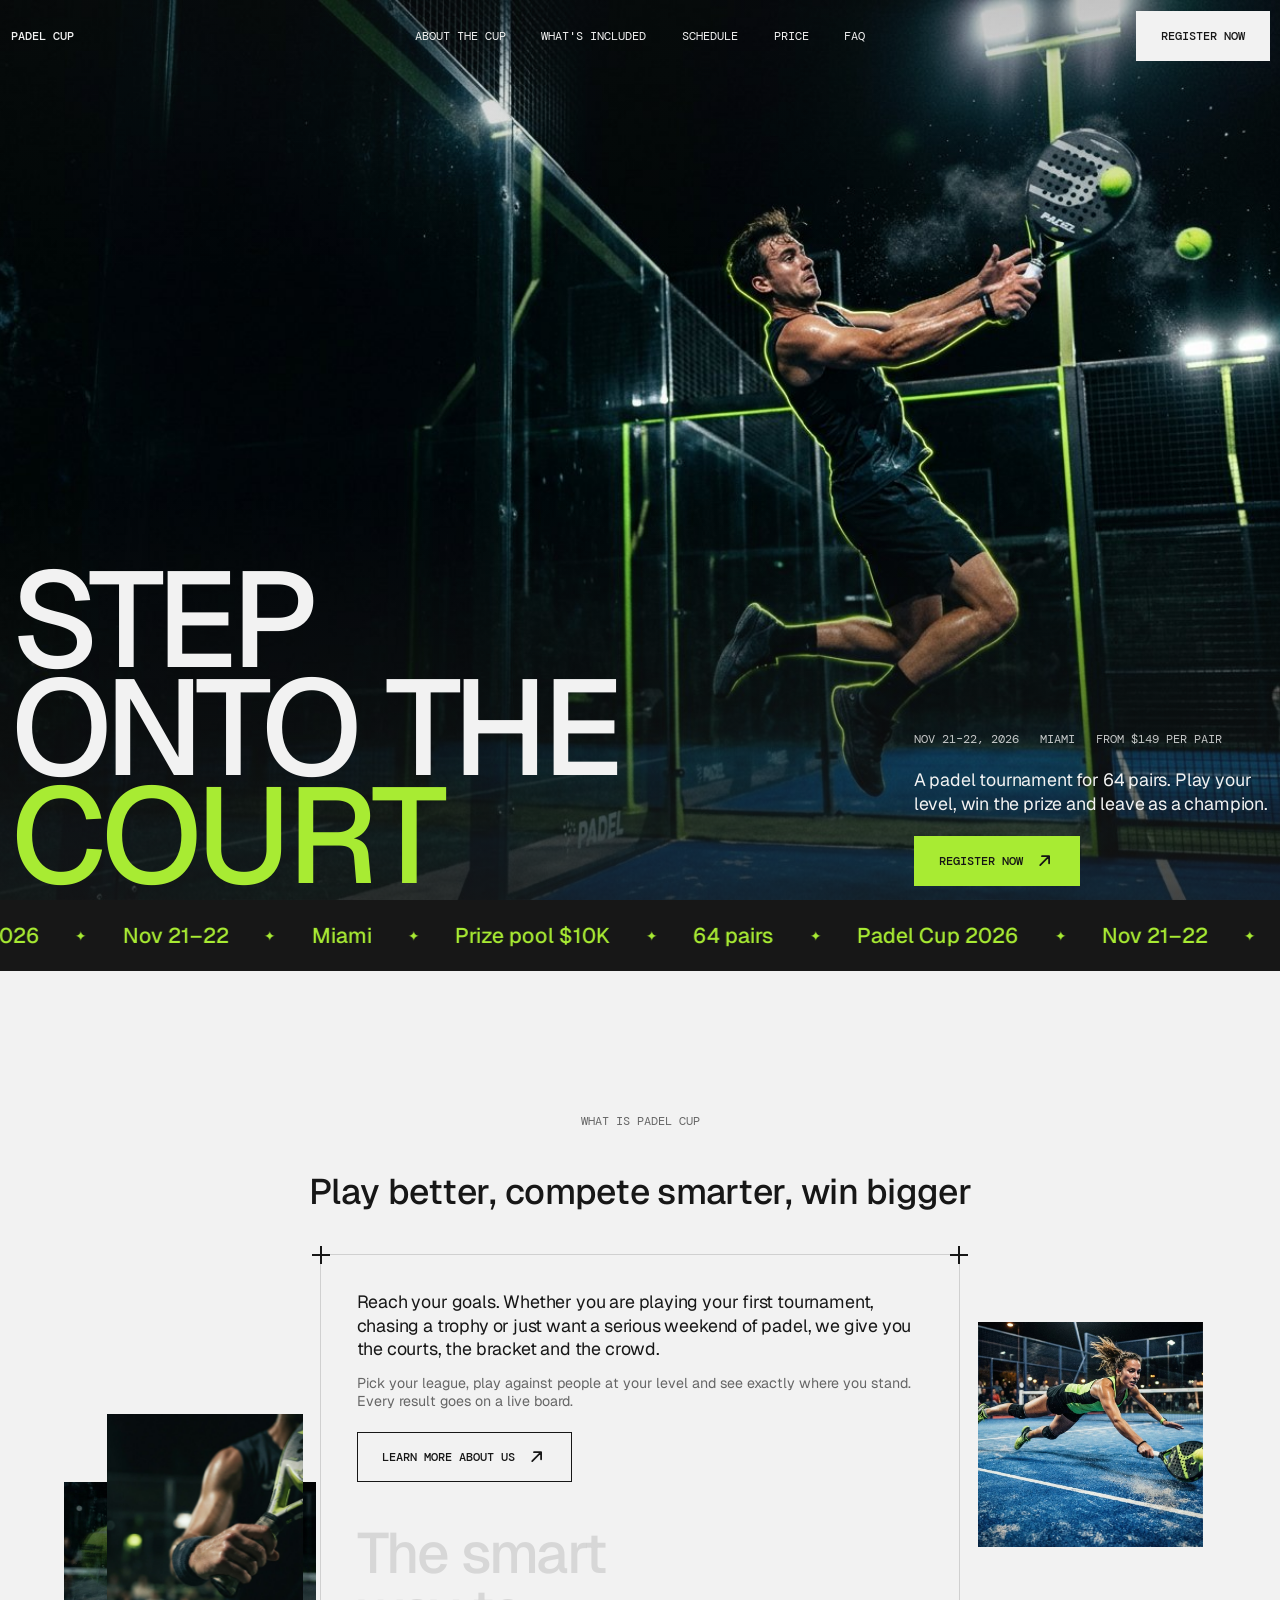
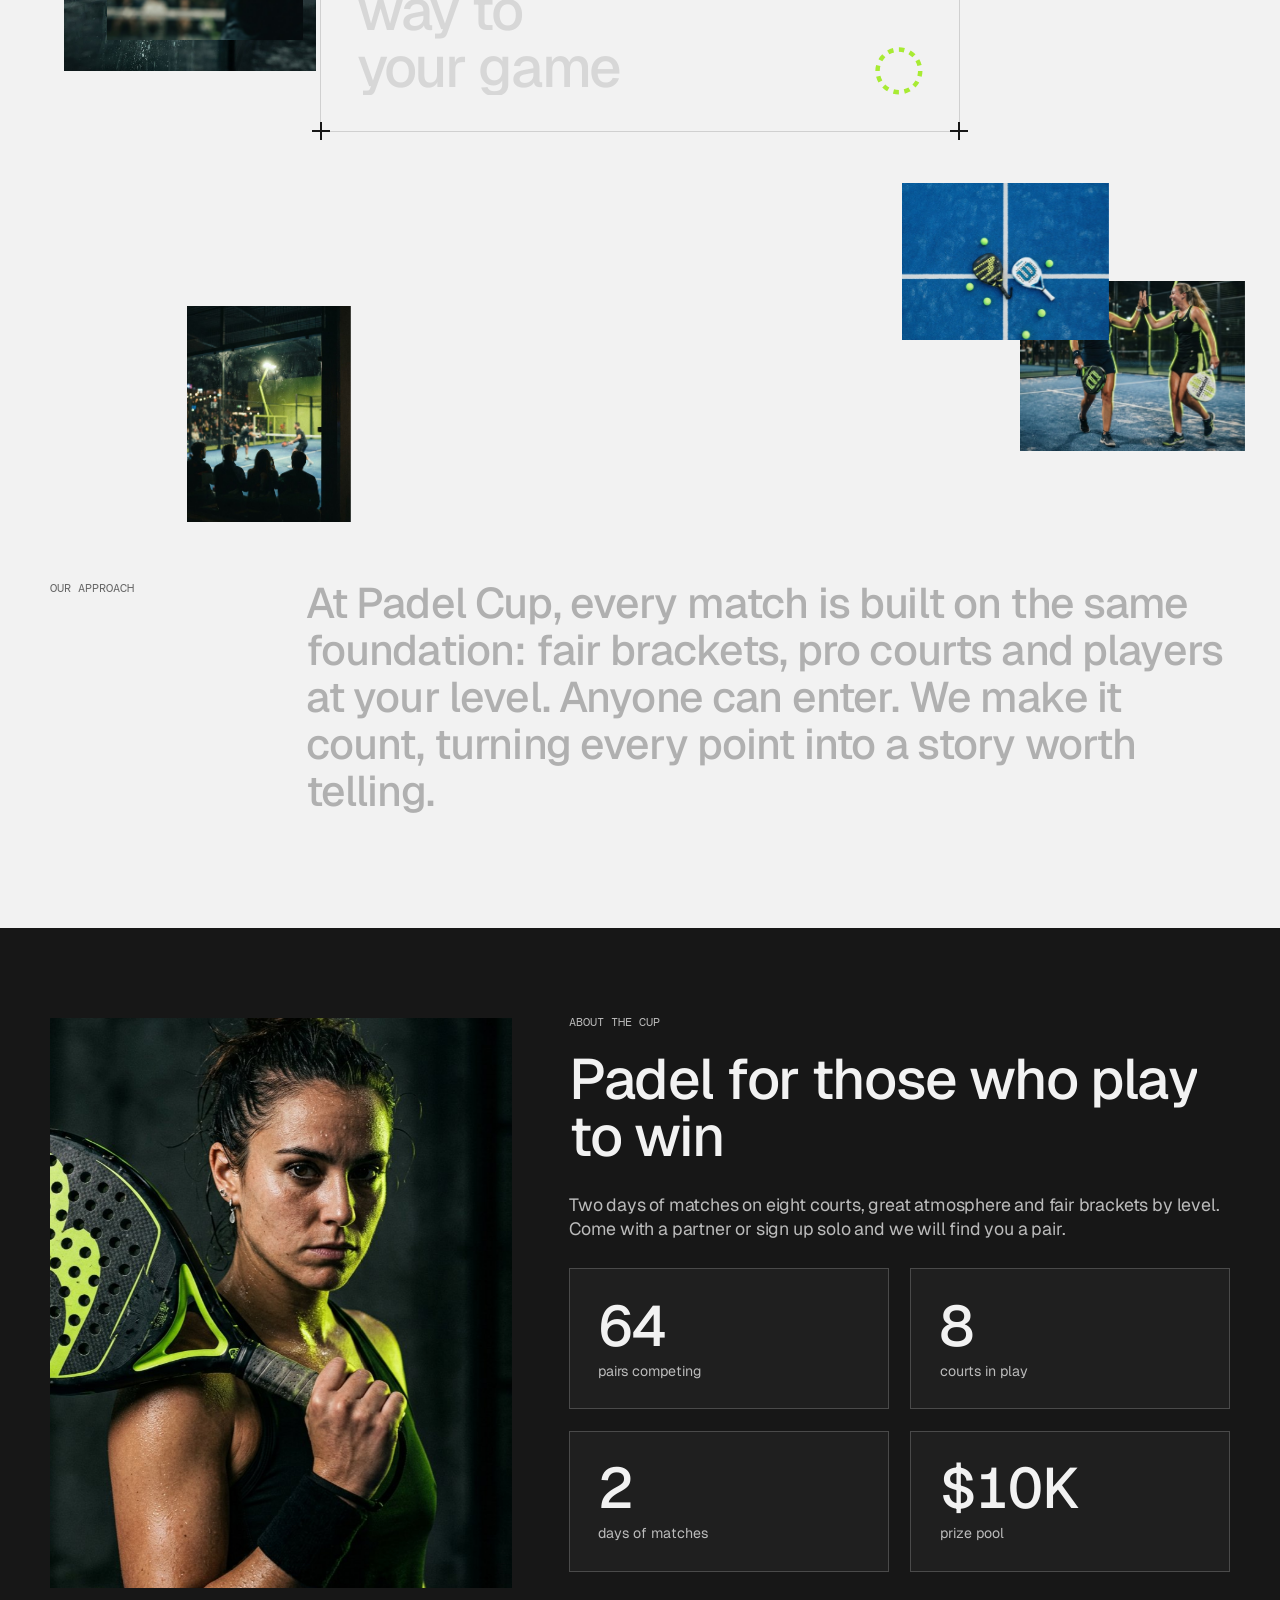
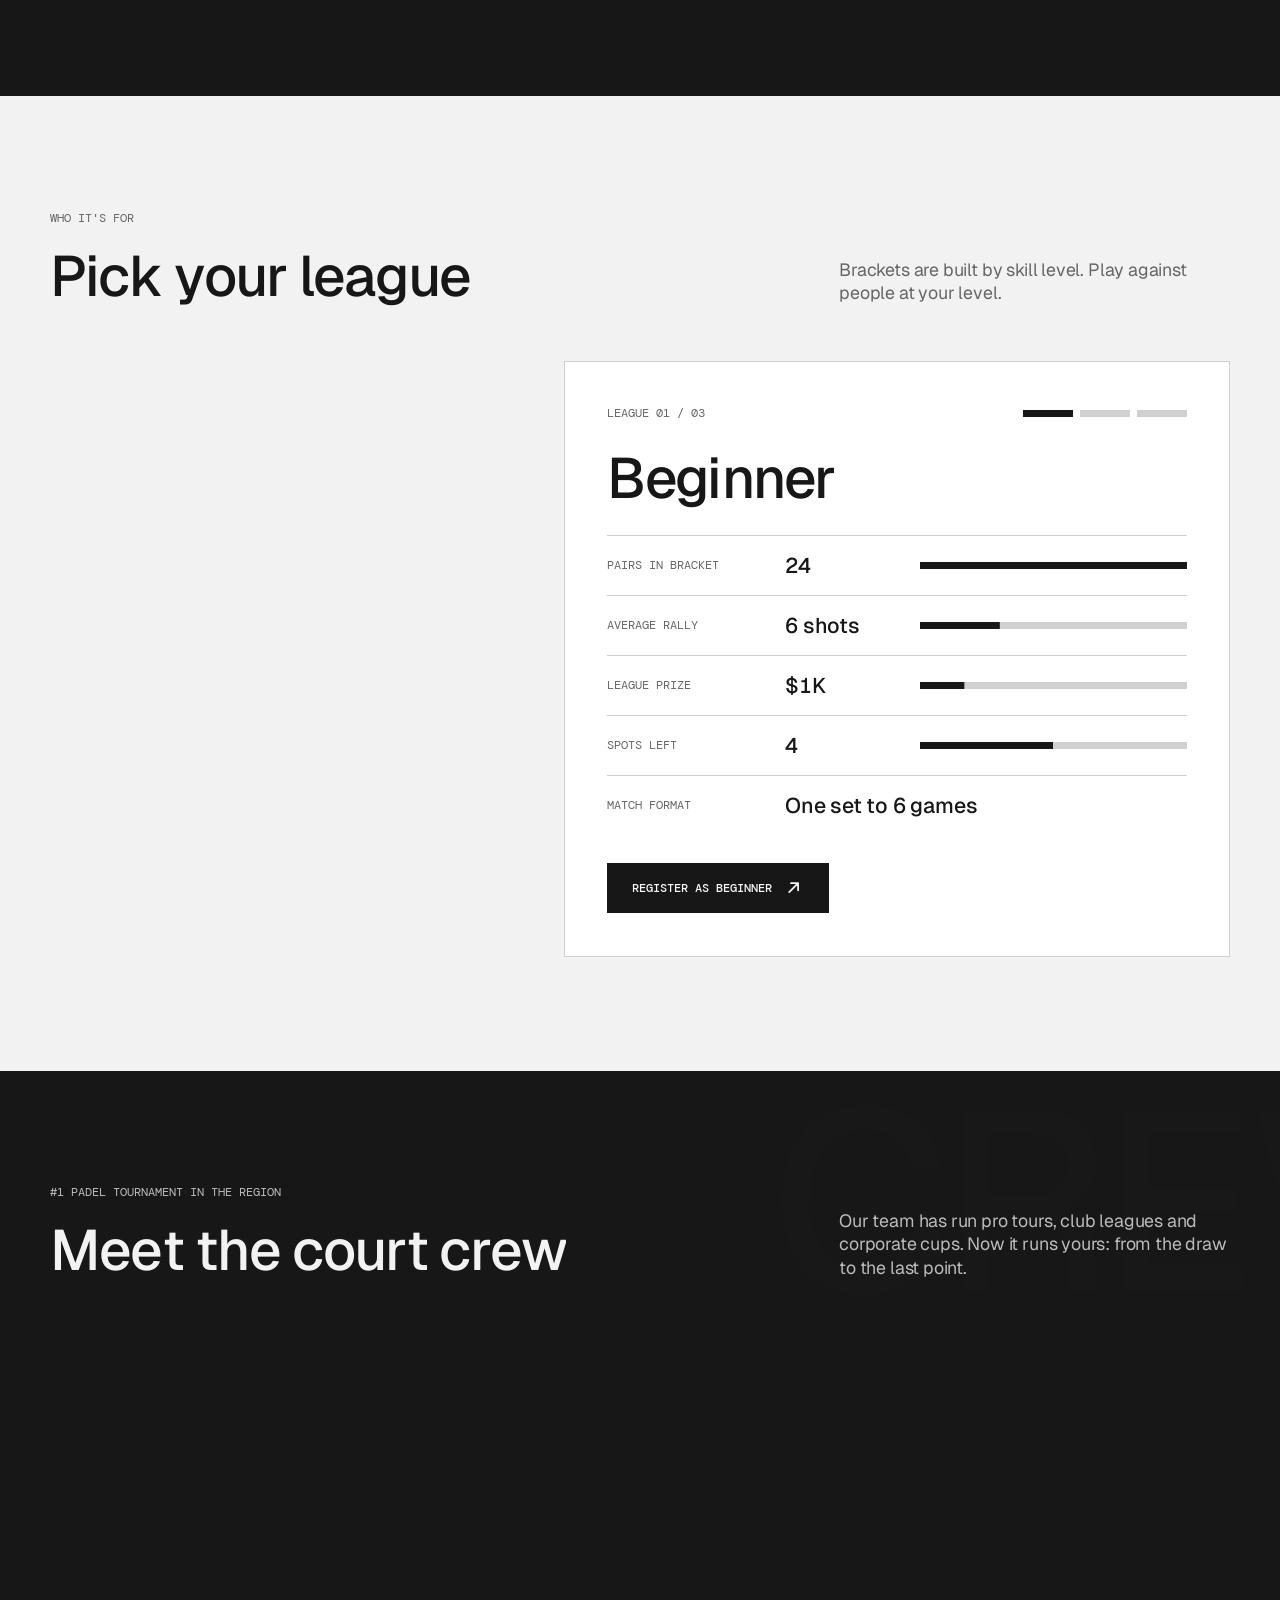
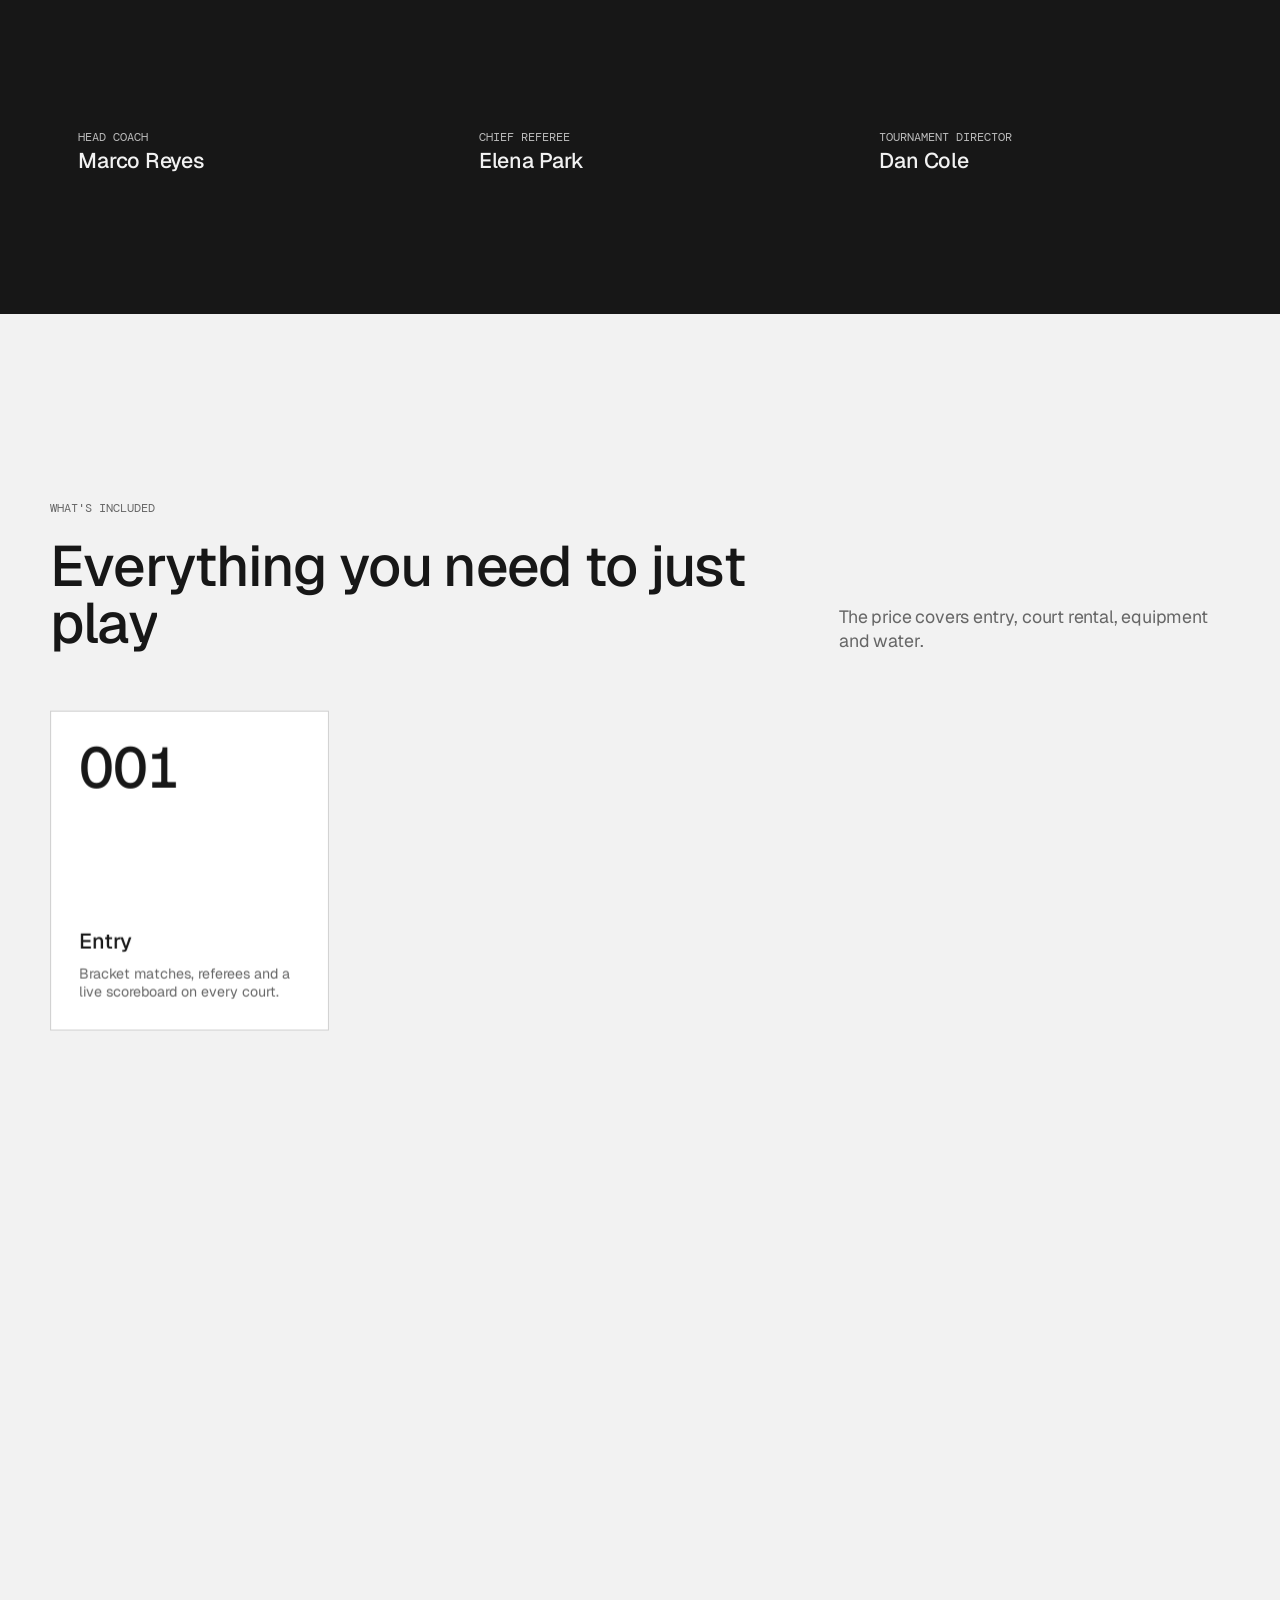
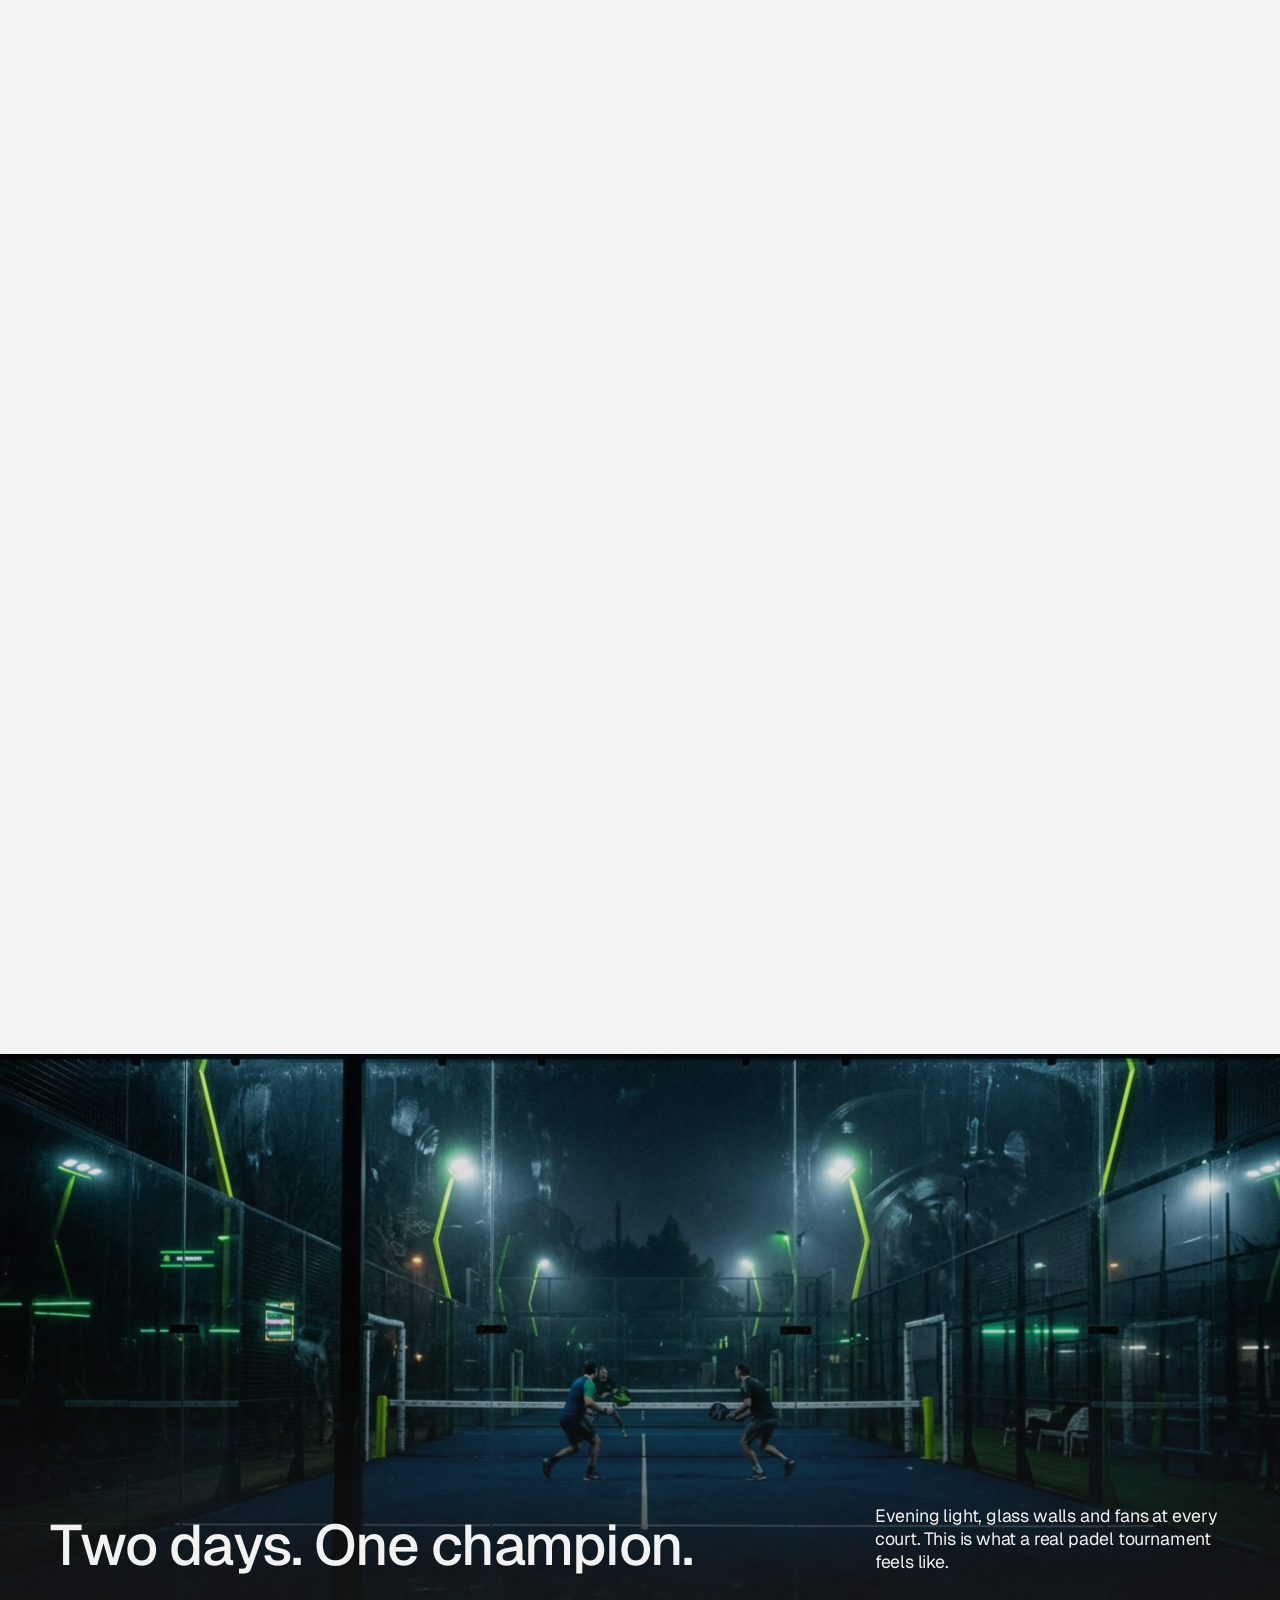
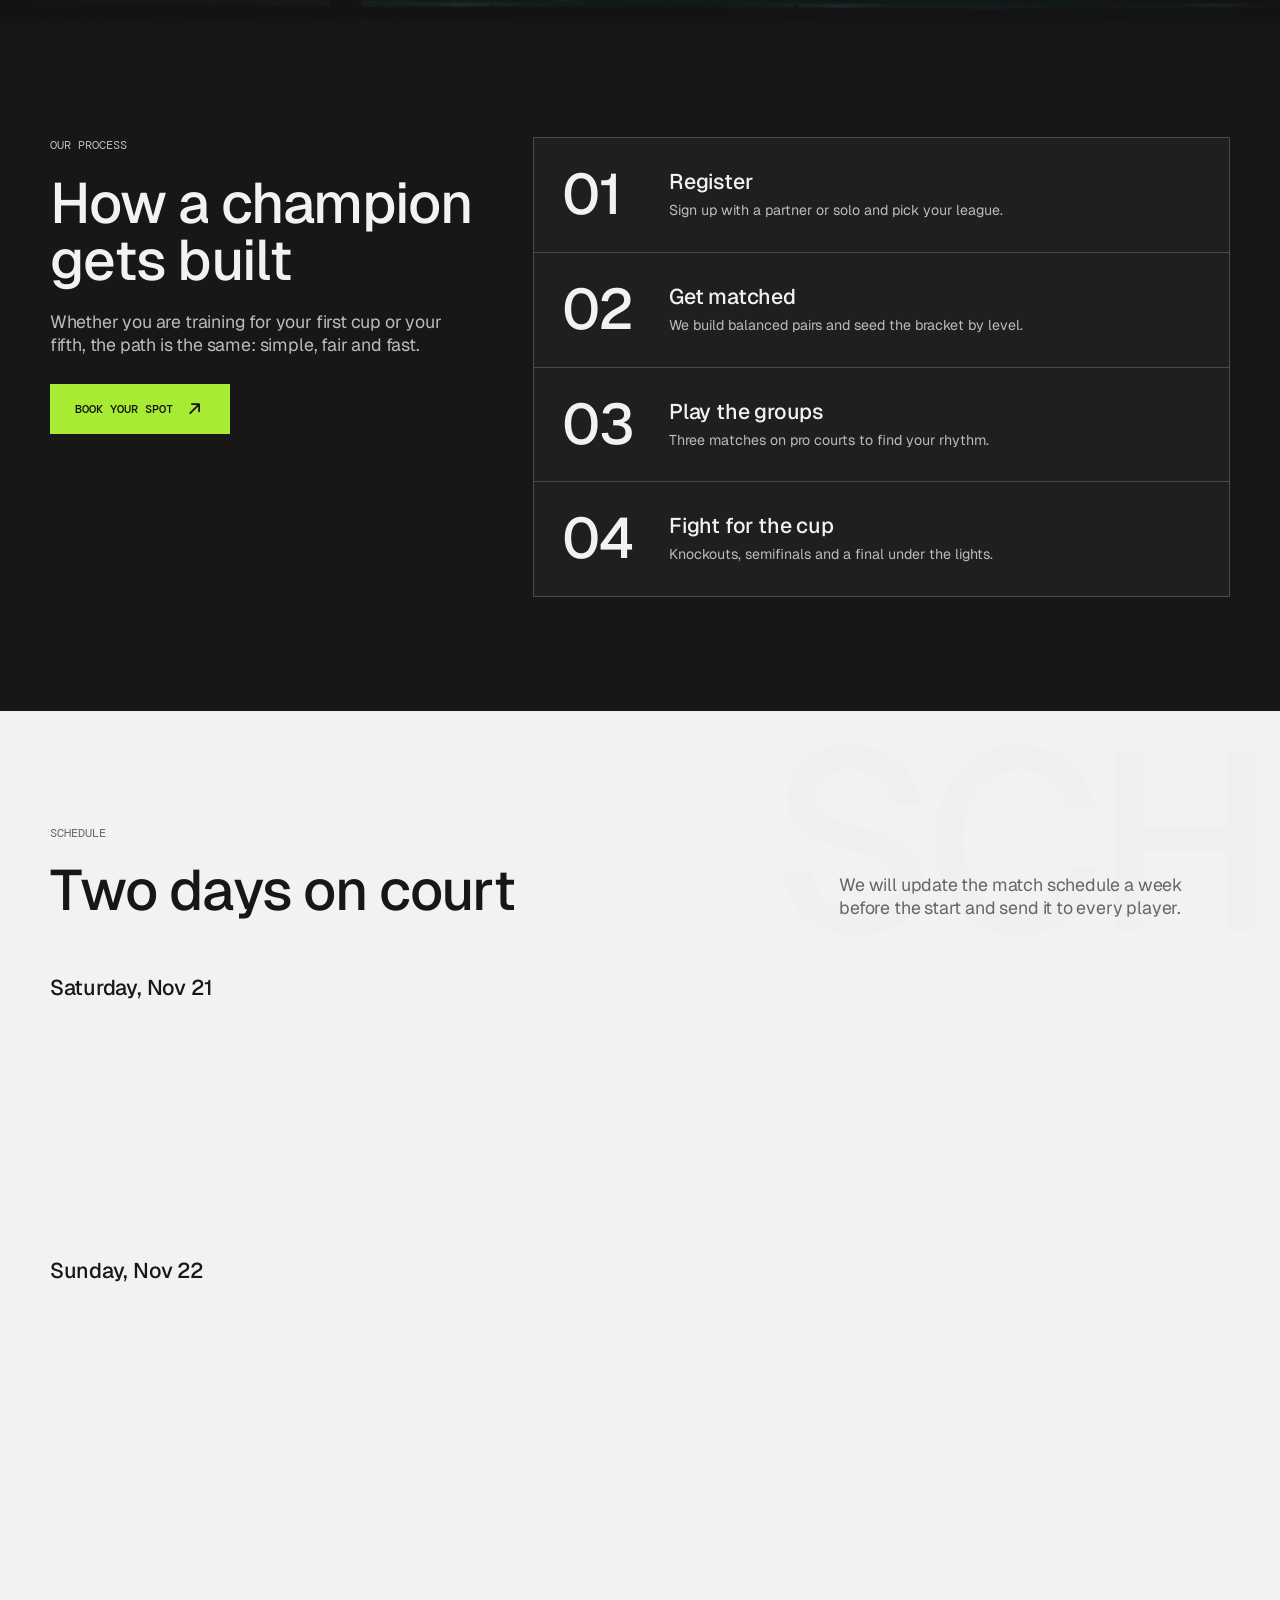
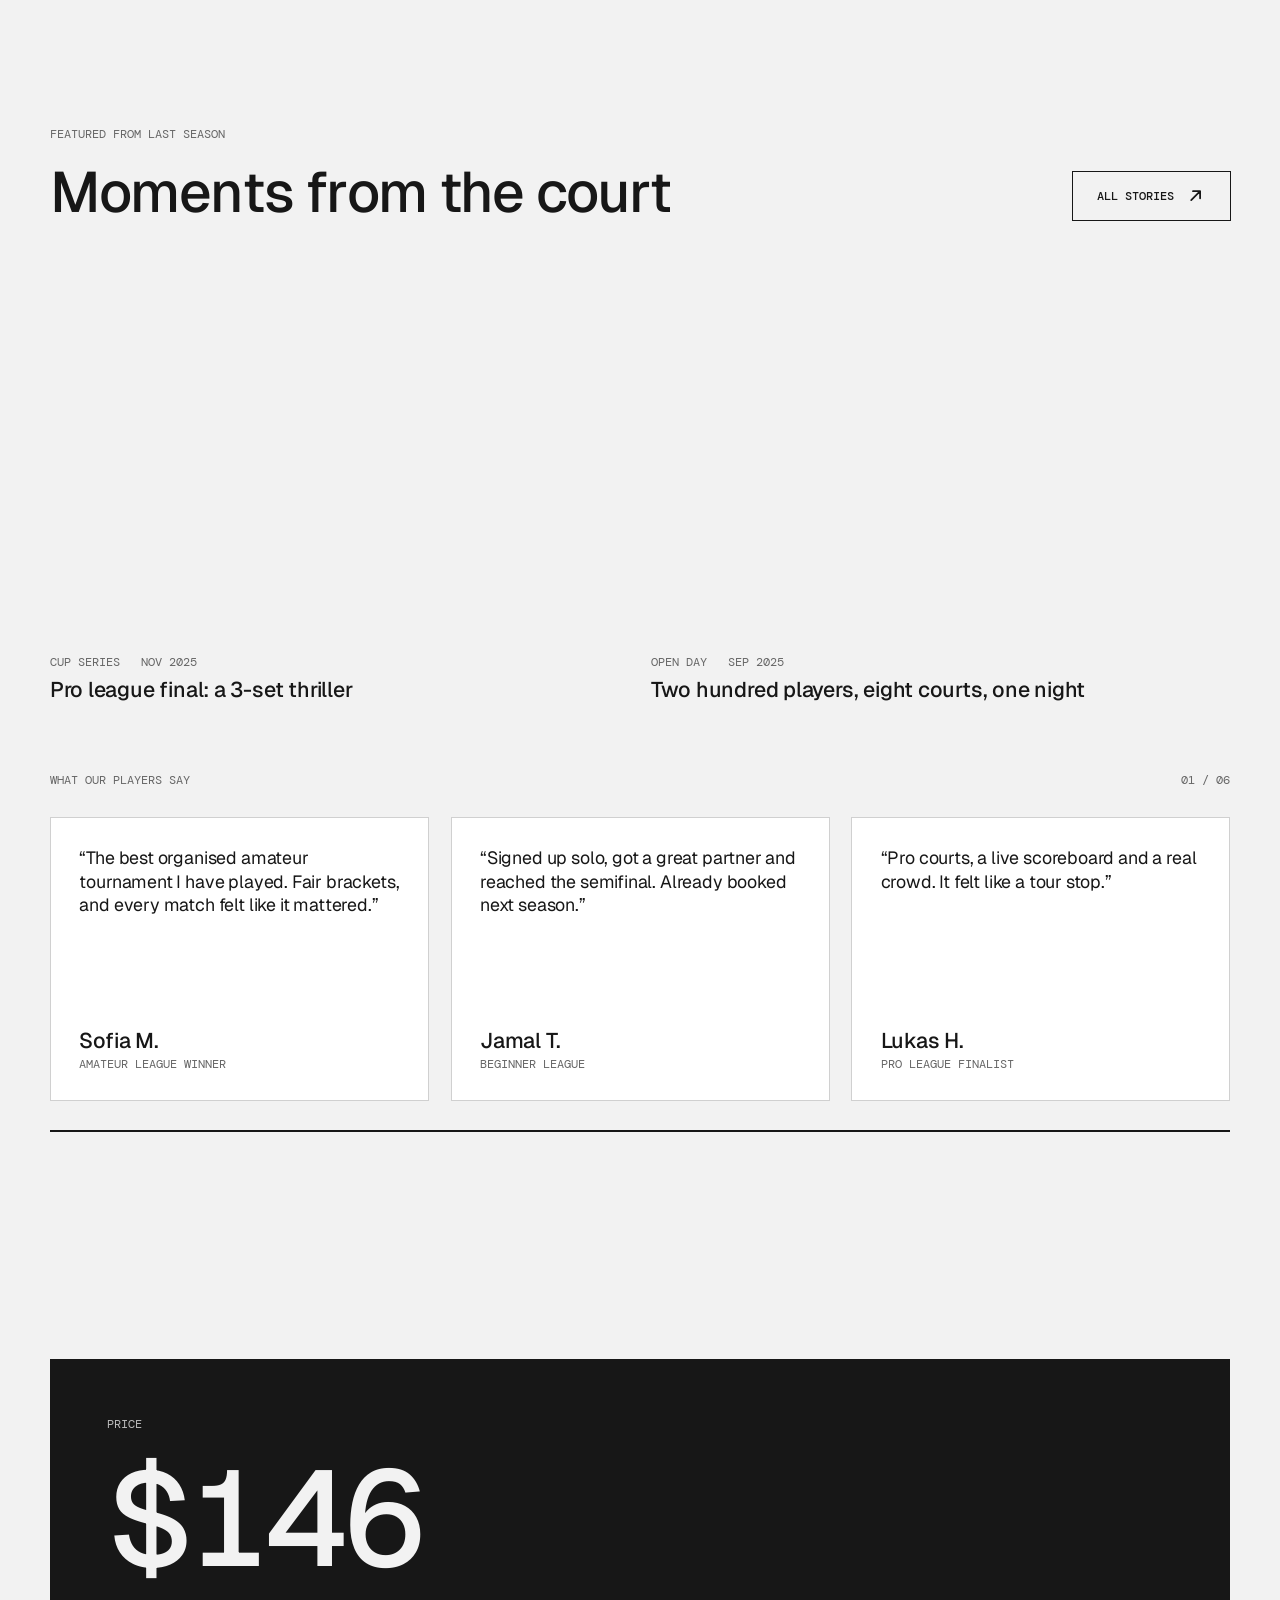
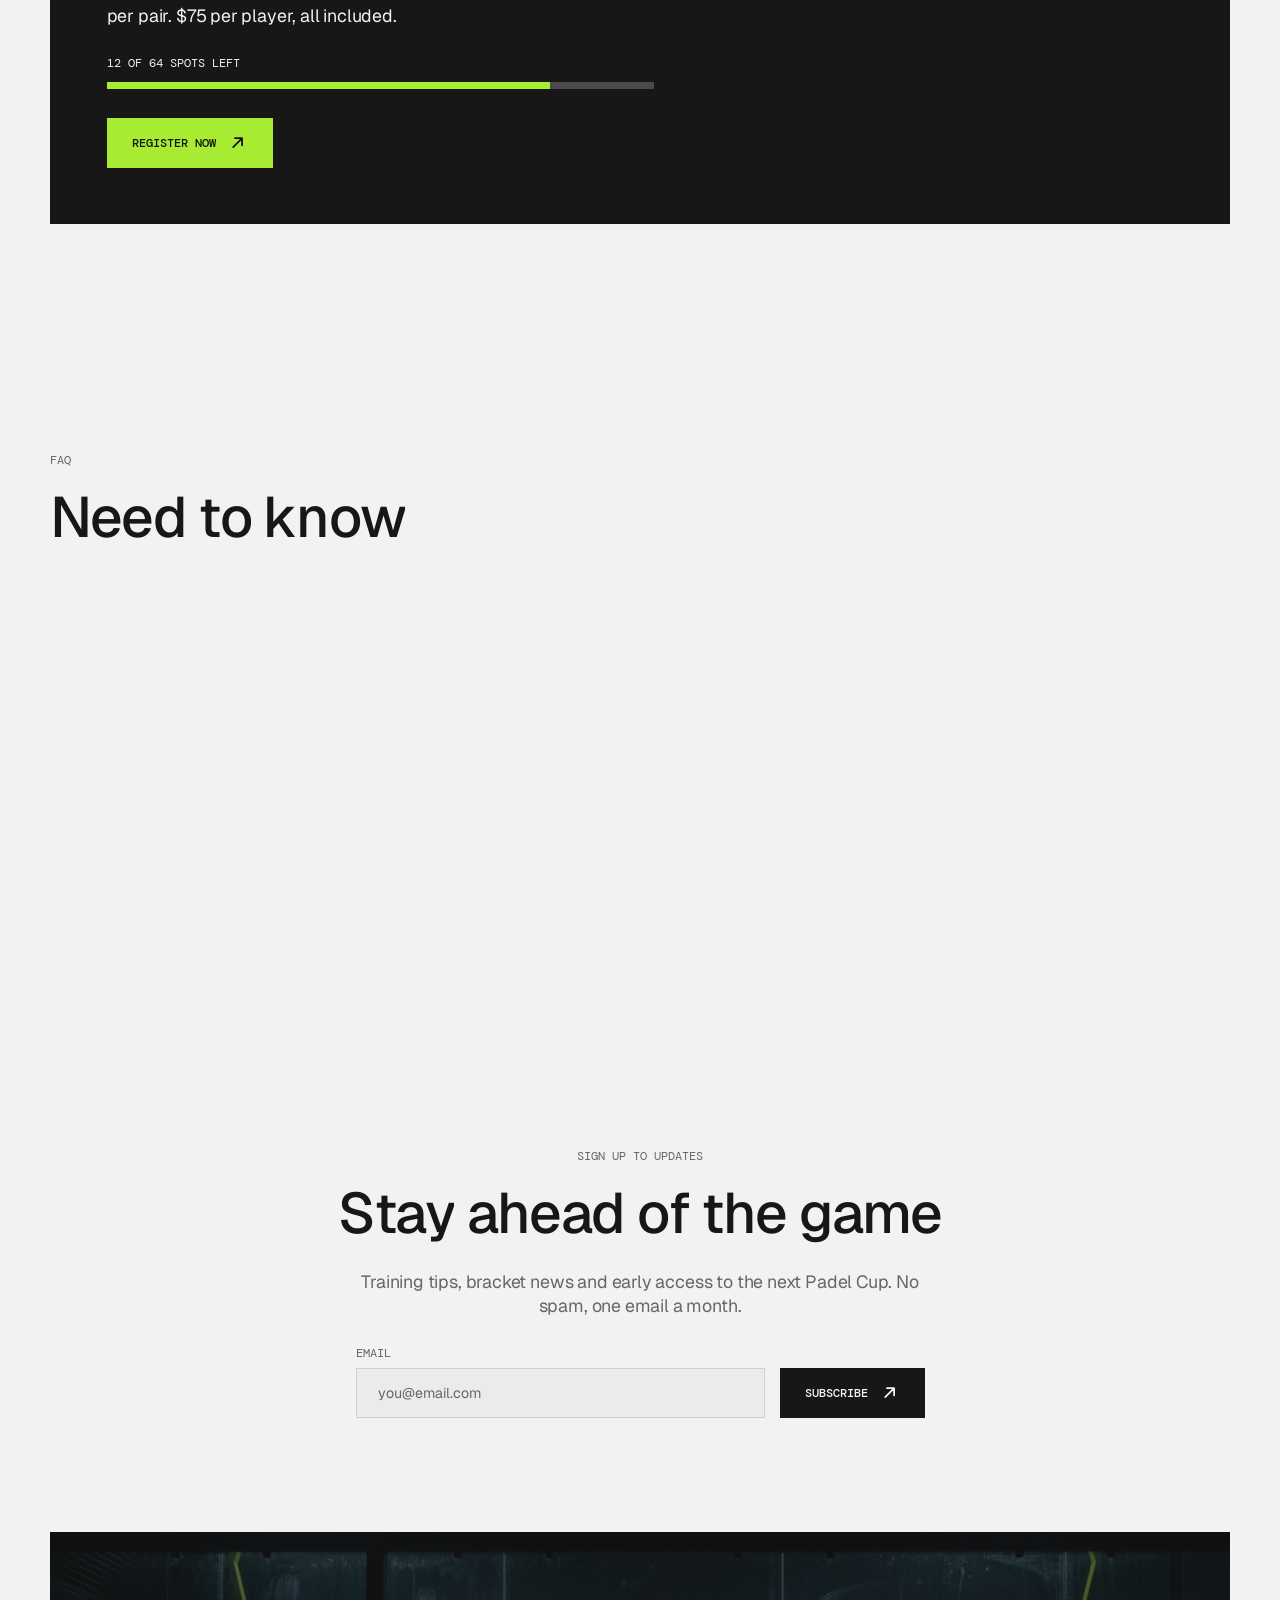
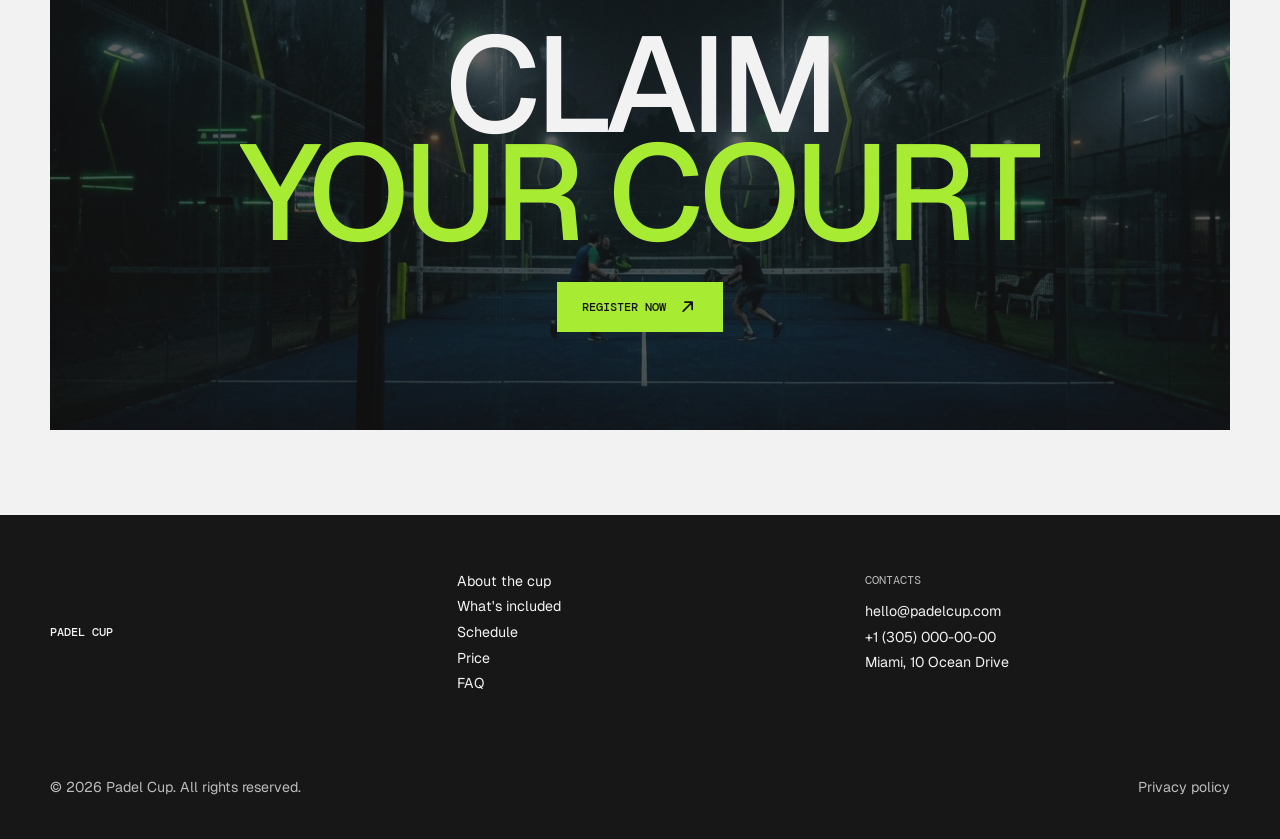
==== index.html @ ef38d8ce "Premium rally trail: dotted line with lime comet tail, two-tone rings with ripple, larger translucen" ====
<!doctype html>
<html lang="en">
<head>
<meta charset="utf-8">
<meta name="viewport" content="width=device-width, initial-scale=1">
<title>Padel Cup — Step onto the court</title>
<meta name="description" content="Padel Cup: a two-day padel tournament for 64 pairs. Nov 21–22, 2026, Miami.">
<link rel="preconnect" href="https://fonts.googleapis.com">
<link rel="preconnect" href="https://fonts.gstatic.com" crossorigin>
<link href="https://fonts.googleapis.com/css2?family=DM+Mono:wght@400;500&family=Geist:wght@400;500;600&display=swap" rel="stylesheet">
<link rel="stylesheet" href="styles.css?v=13">
</head>
<body class="is-loading">

<!-- Preloader -->
<div class="preloader dark" id="preloader" aria-hidden="true">
  <div class="pre-count"><span id="preNum">000</span><i>%</i></div>
  <div class="pre-ball"></div>
  <div class="pre-label">Padel Cup 2026</div>
</div>

<!-- Header -->
<header class="header dark" id="header">
  <a class="logo" href="#top" data-scroll><span>Padel Cup</span></a>
  <nav class="nav">
    <a href="#about" data-scroll>About the cup</a>
    <a href="#included" data-scroll>What's included</a>
    <a href="#schedule" data-scroll>Schedule</a>
    <a href="#price" data-scroll>Price</a>
    <a href="#faq" data-scroll>FAQ</a>
  </nav>
  <button class="btn btn-white" data-open-popup><span>Register now</span></button>
</header>

<main id="top">

<!-- Rally background (ball trajectory) -->
<div class="rally" id="rally" aria-hidden="true"></div>

<!-- HERO -->
<section class="hero dark" id="hero">
  <div class="hero-bg"><img src="assets/img/hero.jpg" alt="Padel player in mid-air smash at night"></div>
  <div class="hero-shade"></div>
  <div class="hero-curtain"></div>
  <div class="hero-bottom">
    <div class="hero-row">
      <h1 class="display">
        <span class="ln"><span>Step</span></span>
        <span class="ln"><span>onto the</span></span>
        <span class="ln"><span class="lime">court</span></span>
      </h1>
      <div class="hero-aside" data-hero-fade>
        <p class="mono meta"><span>Nov 21–22, 2026</span><span>Miami</span><span>From $149 per pair</span></p>
        <p class="lead">A padel tournament for 64 pairs. Play your level, win the prize and leave as a champion.</p>
        <button class="btn btn-mag" data-open-popup><span>Register now</span><svg class="ar" viewBox="0 0 24 24"><path d="M7 17L17 7M9 7h8v8"/></svg></button>
      </div>
    </div>
  </div>
</section>

<!-- Lime strip -->
<div class="strip dark" aria-hidden="true">
  <div class="s-track" id="stripTrack">
    <div class="s-group"><span>Padel Cup 2026</span><i>✦</i><span>Nov 21–22</span><i>✦</i><span>Miami</span><i>✦</i><span>Prize pool $10K</span><i>✦</i><span>64 pairs</span><i>✦</i></div>
    <div class="s-group"><span>Padel Cup 2026</span><i>✦</i><span>Nov 21–22</span><i>✦</i><span>Miami</span><i>✦</i><span>Prize pool $10K</span><i>✦</i><span>64 pairs</span><i>✦</i></div>
  </div>
</div>

<!-- INTRO collage -->
<section class="intro" id="about">
  <figure class="win reveal c-photo" style="--l:5.00%;--t:30.37%;--w:19.65%;--r:283/212" data-speed="0.22"><img src="assets/img/c1.jpg" alt=""></figure>
  <figure class="win reveal c-photo" style="--l:8.33%;--t:61.30%;--w:15.28%;--r:220/254" data-speed="0.34"><img src="assets/img/c2.jpg" alt=""></figure>
  <figure class="win reveal c-photo" style="--l:76.39%;--t:12.96%;--w:17.57%;--r:253/253" data-speed="0.28"><img src="assets/img/c3.jpg" alt=""></figure>
  <figure class="win reveal c-photo" style="--l:79.65%;--t:51.85%;--w:17.57%;--r:253/190" data-speed="0.40"><img src="assets/img/c4.jpg" alt=""></figure>
  <figure class="win reveal c-photo" style="--l:14.58%;--t:87.04%;--w:12.78%;--r:184/242" data-speed="0.18"><img src="assets/img/c5.jpg" alt=""></figure>
  <figure class="win reveal c-photo" style="--l:70.49%;--t:83.43%;--w:16.18%;--r:233/175" data-speed="0.32"><img src="assets/img/c6.jpg" alt=""></figure>

  <p class="mono eyebrow center" data-reveal>What is Padel Cup</p>
  <h2 class="h2 center" data-split>Play better, compete smarter, win bigger</h2>
  <div class="frame" data-reveal>
    <i class="plus tl"></i><i class="plus tr"></i><i class="plus bl"></i><i class="plus br"></i>
    <p class="lead-l">Reach your goals. Whether you are playing your first tournament, chasing a trophy or just want a serious weekend of padel, we give you the courts, the bracket and the crowd.</p>
    <p class="body-m muted">Pick your league, play against people at your level and see exactly where you stand. Every result goes on a live board.</p>
    <a class="btn btn-ghost" href="#included" data-scroll><span>Learn more about us</span><svg class="ar" viewBox="0 0 24 24"><path d="M7 17L17 7M9 7h8v8"/></svg></a>
    <div class="giant" aria-hidden="true"><span>The smart</span><span>way to</span><span>your game</span></div>
    <svg class="ring" id="ring" viewBox="0 0 56 56"><circle cx="28" cy="28" r="24" pathLength="24"/></svg>
  </div>
</section>

<!-- Statement -->
<section class="statement">
  <p class="mono eyebrow">Our approach</p>
  <p class="state-text scrub" id="scrub">At Padel Cup, every match is built on the same foundation: fair brackets, pro courts and players at your level. Anyone can enter. We make it count, turning every point into a story worth telling.</p>
</section>

<!-- About -->
<section class="about dark">
  <figure class="win reveal portrait" data-speed="0.05"><img src="assets/img/portrait.jpg" alt="Padel player with racket on shoulder"></figure>
  <div class="about-c">
    <p class="mono eyebrow" data-reveal>About the cup</p>
    <h2 class="h1" data-split>Padel for those who play to win</h2>
    <p class="lead-l muted" data-reveal>Two days of matches on eight courts, great atmosphere and fair brackets by level. Come with a partner or sign up solo and we will find you a pair.</p>
    <div class="stats">
      <div class="stat" data-scrub="card" style="--i:0"><b data-count="64">64</b><span>pairs competing</span></div>
      <div class="stat" data-scrub="card" style="--i:1"><b data-count="8">8</b><span>courts in play</span></div>
      <div class="stat" data-scrub="card" style="--i:2"><b data-count="2">2</b><span>days of matches</span></div>
      <div class="stat" data-scrub="card" style="--i:3"><b data-count="10" data-prefix="$" data-suffix="K">$10K</b><span>prize pool</span></div>
    </div>
  </div>
</section>

<!-- Levels -->
<section class="sec" id="levels">
  <div class="sec-head">
    <div><p class="mono eyebrow" data-reveal>Who it's for</p><h2 class="h1" data-split>Pick your league</h2></div>
    <p class="lead-l muted narrow" data-reveal>Brackets are built by skill level. Play against people at your level.</p>
  </div>
  <div class="league" id="league">
    <div class="lg-tabs" role="tablist" aria-label="Leagues">
      <button class="lg-tab on" role="tab" aria-selected="true" data-i="0" data-scrub="row" style="--i:0"><span class="mono">01</span><b class="h2">Beginner</b><span class="body-m">New to the racket and want to feel real matches against equals.</span></button>
      <button class="lg-tab" role="tab" aria-selected="false" data-i="1" data-scrub="row" style="--i:1"><span class="mono">02</span><b class="h2">Amateur</b><span class="body-m">You play regularly, understand tactics and hold the rally.</span></button>
      <button class="lg-tab" role="tab" aria-selected="false" data-i="2" data-scrub="row" style="--i:2"><span class="mono">03</span><b class="h2">Pro</b><span class="body-m">Confident shots, glass play and tournament experience. Ready to fight for the trophy.</span></button>
    </div>
    <div class="lg-panel" role="tabpanel" data-scrub="card">
      <div class="lg-top"><span class="mono" id="lgNum">League 01 / 03</span><div class="lg-lv" id="lgLv"><i></i><i></i><i></i></div></div>
      <h3 class="h1" id="lgTitle">Beginner</h3>
      <dl class="lg-rows">
        <div class="lg-row"><dt class="mono">Pairs in bracket</dt><dd id="lgPairs">24</dd><i class="lg-bar"><u id="lgPairsB"></u></i></div>
        <div class="lg-row"><dt class="mono">Average rally</dt><dd id="lgRally">6 shots</dd><i class="lg-bar"><u id="lgRallyB"></u></i></div>
        <div class="lg-row"><dt class="mono">League prize</dt><dd id="lgPrize">$1K</dd><i class="lg-bar"><u id="lgPrizeB"></u></i></div>
        <div class="lg-row"><dt class="mono">Spots left</dt><dd id="lgSpots">4</dd><i class="lg-bar"><u id="lgSpotsB"></u></i></div>
        <div class="lg-row"><dt class="mono">Match format</dt><dd id="lgFormat" class="lg-text">One set to 6 games</dd></div>
      </dl>
      <button class="btn btn-mag" id="lgCta" data-open-popup data-level="Beginner"><span id="lgCtaT">Register as Beginner</span><svg class="ar" viewBox="0 0 24 24"><path d="M7 17L17 7M9 7h8v8"/></svg></button>
    </div>
  </div>
</section>

<!-- Crew -->
<section class="sec dark" id="crew">
  <div class="ghost" data-ghost>Crew</div>
  <div class="sec-head">
    <div><p class="mono eyebrow" data-reveal>#1 padel tournament in the region</p><h2 class="h1" data-split>Meet the court crew</h2></div>
    <p class="lead-l muted narrow" data-reveal>Our team has run pro tours, club leagues and corporate cups. Now it runs yours: from the draw to the last point.</p>
  </div>
  <div class="cards3 crew">
    <article class="crew-card dark" data-scrub="media" style="--i:0"><div class="win" data-speed="0.03"><img src="assets/img/crew1.jpg" alt="Marco Reyes"></div><div class="crew-txt"><span class="mono">Head coach</span><h3 class="h3">Marco Reyes</h3></div></article>
    <article class="crew-card dark" data-scrub="media" style="--i:1"><div class="win" data-speed="0.03"><img src="assets/img/crew2.jpg" alt="Elena Park"></div><div class="crew-txt"><span class="mono">Chief referee</span><h3 class="h3">Elena Park</h3></div></article>
    <article class="crew-card dark" data-scrub="media" style="--i:2"><div class="win" data-speed="0.03"><img src="assets/img/crew3.jpg" alt="Dan Cole"></div><div class="crew-txt"><span class="mono">Tournament director</span><h3 class="h3">Dan Cole</h3></div></article>
  </div>
</section>

<!-- Included -->
<section class="sec" id="included">
  <div class="pin">
  <div class="sec-head">
    <div><p class="mono eyebrow" data-reveal>What's included</p><h2 class="h1 wide" data-split>Everything you need to just play</h2></div>
    <p class="lead-l muted narrow" data-reveal>The price covers entry, court rental, equipment and water.</p>
  </div>
  <div class="cards4">
    <article class="feat" data-step="card" style="--i:0"><b>001</b><div><h3 class="h3">Entry</h3><p class="body-m">Bracket matches, referees and a live scoreboard on every court.</p></div></article>
    <article class="feat" data-step="card" style="--i:1"><b>002</b><div><h3 class="h3">Court rental</h3><p class="body-m">Pro glass courts with evening lighting for both days.</p></div></article>
    <article class="feat" data-step="card" style="--i:2"><b>003</b><div><h3 class="h3">Equipment</h3><p class="body-m">Rackets and balls for anyone who arrives without their own.</p></div></article>
    <article class="feat" data-step="card" style="--i:3"><b>004</b><div><h3 class="h3">Water</h3><p class="body-m">Refill stations and bottled water at every court.</p></div></article>
  </div>
  </div>
</section>

<!-- Gallery band -->
<section class="band dark">
  <div class="band-bg"><img src="assets/img/band.jpg" alt="Padel courts at night"></div>
  <div class="band-shade"></div>
  <h2 class="h1" data-split>Two days. One champion.</h2>
  <p class="body-l" data-reveal>Evening light, glass walls and fans at every court. This is what a real padel tournament feels like.</p>
</section>

<!-- Process -->
<section class="sec process dark" id="process">
  <div class="proc-l">
    <p class="mono eyebrow" data-reveal>Our process</p>
    <h2 class="h1" data-split>How a champion gets built</h2>
    <p class="lead-l muted" data-reveal>Whether you are training for your first cup or your fifth, the path is the same: simple, fair and fast.</p>
    <button class="btn btn-mag" data-open-popup><span>Book your spot</span><svg class="ar" viewBox="0 0 24 24"><path d="M7 17L17 7M9 7h8v8"/></svg></button>
  </div>
  <div class="steps">
    <article class="step" data-step style="--i:0"><b>01</b><div><h3 class="h3">Register</h3><p class="body-m muted">Sign up with a partner or solo and pick your league.</p></div></article>
    <article class="step" data-step style="--i:1"><b>02</b><div><h3 class="h3">Get matched</h3><p class="body-m muted">We build balanced pairs and seed the bracket by level.</p></div></article>
    <article class="step" data-step style="--i:2"><b>03</b><div><h3 class="h3">Play the groups</h3><p class="body-m muted">Three matches on pro courts to find your rhythm.</p></div></article>
    <article class="step" data-step style="--i:3"><b>04</b><div><h3 class="h3">Fight for the cup</h3><p class="body-m muted">Knockouts, semifinals and a final under the lights.</p></div></article>
  </div>
</section>

<!-- Schedule -->
<section class="sec" id="schedule">
  <div class="ghost" data-ghost>Schedule</div>
  <div class="sec-head">
    <div><p class="mono eyebrow" data-reveal>Schedule</p><h2 class="h1" data-split>Two days on court</h2></div>
    <p class="lead-l muted narrow" data-reveal>We will update the match schedule a week before the start and send it to every player.</p>
  </div>
  <div class="days">
    <div class="day">
      <h3 class="h3" data-reveal>Saturday, Nov 21</h3>
      <div class="row" data-scrub="row"><b>10:00</b><span class="rt">Check-in and draw</span><span class="rd">Pick up your number, shirt and match schedule.</span></div>
      <div class="row" data-scrub="row"><b>11:00</b><span class="rt">Group stage</span><span class="rd">Three group matches to warm up and find your rhythm.</span></div>
      <div class="row" data-scrub="row"><b>17:00</b><span class="rt">Evening matches and masterclass</span><span class="rd">A coach shows how to play off the glass and at the net.</span></div>
    </div>
    <div class="day">
      <h3 class="h3" data-reveal>Sunday, Nov 22</h3>
      <div class="row" data-scrub="row"><b>11:00</b><span class="rt">Playoffs</span><span class="rd">Group winners move into the knockout bracket.</span></div>
      <div class="row" data-scrub="row"><b>15:00</b><span class="rt">Semifinals and finals</span><span class="rd">The fight for the cup in every league.</span></div>
      <div class="row" data-scrub="row"><b>19:00</b><span class="rt">Awards and after-party</span><span class="rd">Prizes, court photos and music into the night.</span></div>
    </div>
  </div>
</section>

<!-- Recap + quotes -->
<section class="sec" id="recap">
  <div class="sec-head">
    <div><p class="mono eyebrow" data-reveal>Featured from last season</p><h2 class="h1" data-split>Moments from the court</h2></div>
    <a class="btn btn-ghost" href="#recap" data-scroll><span>All stories</span><svg class="ar" viewBox="0 0 24 24"><path d="M7 17L17 7M9 7h8v8"/></svg></a>
  </div>
  <div class="cards2">
    <article class="recap" data-scrub="media" style="--i:0"><div class="win zoom" data-speed="0.02"><img src="assets/img/recap1.jpg" alt="Winners with a trophy"></div><p class="mono pair"><span>Cup Series</span><span>Nov 2025</span></p><h3 class="h3">Pro league final: a 3-set thriller</h3></article>
    <article class="recap" data-scrub="media" style="--i:1"><div class="win zoom" data-speed="0.02"><img src="assets/img/recap2.jpg" alt="Indoor padel arena"></div><p class="mono pair"><span>Open Day</span><span>Sep 2025</span></p><h3 class="h3">Two hundred players, eight courts, one night</h3></article>
  </div>
  <div class="car-head" data-reveal>
    <p class="mono eyebrow">What our players say</p>
    <div class="car-ctrl">
      <span class="mono car-count" id="carCount" aria-live="polite">01 / 06</span>
    </div>
  </div>
  <div class="car" id="car" data-cursor="Drag" tabindex="0" data-reveal role="region" aria-roledescription="carousel" aria-label="Player reviews">
    <div class="car-track" id="carTrack">
      <blockquote class="quote" aria-roledescription="slide"><p class="body-l">“The best organised amateur tournament I have played. Fair brackets, and every match felt like it mattered.”</p><footer><b class="h3">Sofia M.</b><span class="mono">Amateur league winner</span></footer></blockquote>
      <blockquote class="quote" aria-roledescription="slide"><p class="body-l">“Signed up solo, got a great partner and reached the semifinal. Already booked next season.”</p><footer><b class="h3">Jamal T.</b><span class="mono">Beginner league</span></footer></blockquote>
      <blockquote class="quote" aria-roledescription="slide"><p class="body-l">“Pro courts, a live scoreboard and a real crowd. It felt like a tour stop.”</p><footer><b class="h3">Lukas H.</b><span class="mono">Pro league finalist</span></footer></blockquote>
      <blockquote class="quote" aria-roledescription="slide"><p class="body-l">“Level matching works: every game was close, and the referees were spot on.”</p><footer><b class="h3">Maria K.</b><span class="mono">Amateur league</span></footer></blockquote>
      <blockquote class="quote" aria-roledescription="slide"><p class="body-l">“Glass courts under the lights are unreal. We brought the whole team and we are back next year.”</p><footer><b class="h3">Tom R.</b><span class="mono">Corporate team</span></footer></blockquote>
      <blockquote class="quote" aria-roledescription="slide"><p class="body-l">“Smooth check-in, a live bracket on my phone and free water on every court. Zero stress.”</p><footer><b class="h3">Dana L.</b><span class="mono">Beginner league</span></footer></blockquote>
    </div>
  </div>
  <div class="car-bar" aria-hidden="true"><i id="carBar"></i></div>
</section>

<!-- Pricing -->
<section class="sec" id="price">
  <div class="price-card dark" data-scrub="card">
    <div class="price-l">
      <p class="mono eyebrow">Price</p>
      <div class="price-n" data-count="149" data-prefix="$">$149</div>
      <p class="lead-l">per pair. $75 per player, all included.</p>
      <div class="spots"><p class="mono">12 of 64 spots left</p><div class="track"><i id="spotsFill"></i></div></div>
      <button class="btn btn-mag" data-open-popup><span>Register now</span><svg class="ar" viewBox="0 0 24 24"><path d="M7 17L17 7M9 7h8v8"/></svg></button>
    </div>
    <ul class="price-r">
      <li data-scrub="row"><i class="chk"></i>Tournament entry</li>
      <li data-scrub="row"><i class="chk"></i>Court rental for two days</li>
      <li data-scrub="row"><i class="chk"></i>Equipment: rackets and balls</li>
      <li data-scrub="row"><i class="chk"></i>Drinking water</li>
    </ul>
  </div>
</section>

<!-- FAQ -->
<section class="sec faq-sec" id="faq">
  <div class="faq-l"><p class="mono eyebrow" data-reveal>FAQ</p><h2 class="h1" data-split>Need to know</h2></div>
  <div class="faq" id="faq-list">
    <div class="qa open" data-scrub="row"><button class="q" aria-expanded="true"><span class="h3">Do I need a partner?</span><i class="pm"></i></button><div class="a"><p class="body-m muted">No, we will match you with a partner of your level. Sign up solo and the organizers will build a balanced pair before the start.</p></div></div>
    <div class="qa" data-scrub="row" style="--i:1"><button class="q" aria-expanded="false"><span class="h3">What should I bring?</span><i class="pm"></i></button><div class="a"><p class="body-m muted">Just sportswear and court shoes. We provide rackets and balls on site.</p></div></div>
    <div class="qa" data-scrub="row" style="--i:2"><button class="q" aria-expanded="false"><span class="h3">Can I get a refund?</span><i class="pm"></i></button><div class="a"><p class="body-m muted">Full refund up to seven days before the start. After that we move your entry to the next tournament.</p></div></div>
    <div class="qa" data-scrub="row" style="--i:3"><button class="q" aria-expanded="false"><span class="h3">I'm a beginner. Is it for me?</span><i class="pm"></i></button><div class="a"><p class="body-m muted">Yes, there is a separate beginner league: you only play people at your level.</p></div></div>
  </div>
</section>

<!-- Newsletter -->
<section class="sec news">
  <p class="mono eyebrow center" data-reveal>Sign up to updates</p>
  <h2 class="h1 center" data-split>Stay ahead of the game</h2>
  <p class="lead-l muted center narrow-c" data-reveal>Training tips, bracket news and early access to the next Padel Cup. No spam, one email a month.</p>
  <form class="news-form" id="newsForm" novalidate data-reveal>
    <label class="field"><span class="mono">Email</span><input type="email" name="email" placeholder="you@email.com" autocomplete="email"><em class="err mono"></em></label>
    <button class="btn" type="submit"><span>Subscribe</span><svg class="ar" viewBox="0 0 24 24"><path d="M7 17L17 7M9 7h8v8"/></svg></button>
  </form>
</section>

<!-- Final CTA -->
<section class="final-wrap">
  <div class="final dark">
    <div class="final-bg"><img src="assets/img/band.jpg" alt=""></div>
    <h2 class="display center" data-split-lines><span class="ln"><span>Claim</span></span><span class="ln"><span class="lime">your court</span></span></h2>
    <button class="btn btn-mag" data-open-popup><span>Register now</span><svg class="ar" viewBox="0 0 24 24"><path d="M7 17L17 7M9 7h8v8"/></svg></button>
  </div>
</section>

</main>

<footer class="footer dark">
  <div class="foot-top">
    <a class="logo" href="#top" data-scroll><span>Padel Cup</span></a>
    <ul class="foot-nav"><li><a href="#about" data-scroll>About the cup</a></li><li><a href="#included" data-scroll>What's included</a></li><li><a href="#schedule" data-scroll>Schedule</a></li><li><a href="#price" data-scroll>Price</a></li><li><a href="#faq" data-scroll>FAQ</a></li></ul>
    <div class="foot-c"><p class="mono">Contacts</p><p>hello@padelcup.com</p><p>+1 (305) 000-00-00</p><p>Miami, 10 Ocean Drive</p></div>
  </div>
  <div class="foot-bot"><p class="muted">© 2026 Padel Cup. All rights reserved.</p><a class="muted" href="#top">Privacy policy</a></div>
</footer>

<!-- POPUP -->
<div class="popup" id="popup" aria-hidden="true" role="dialog" aria-modal="true" aria-labelledby="pTitle">
  <div class="p-overlay" data-close></div>
  <div class="modal dark">
    <button class="p-close" data-close aria-label="Close"><svg viewBox="0 0 24 24"><path d="M6 6l12 12M18 6L6 18"/></svg></button>
    <form class="p-form" id="regForm" novalidate>
      <div class="p-head"><h2 class="h2" id="pTitle">Tournament registration</h2><p class="body-m muted">Leave your contacts and the organizer will confirm your entry within a day.</p></div>
      <label class="field"><span class="mono">Name</span><input name="name" type="text" placeholder="How should we call you" autocomplete="name"><em class="err mono"></em></label>
      <div class="field"><span class="mono">Skill level</span>
        <div class="levels" role="radiogroup" aria-label="Skill level">
          <button type="button" class="lv" role="radio" aria-checked="false" data-v="Beginner">Beginner</button>
          <button type="button" class="lv on" role="radio" aria-checked="true" data-v="Amateur">Amateur</button>
          <button type="button" class="lv" role="radio" aria-checked="false" data-v="Pro">Pro</button>
        </div>
      </div>
      <label class="field"><span class="mono">Contact</span><input name="contact" type="text" placeholder="Email or phone" autocomplete="email"><em class="err mono"></em></label>
      <button class="btn btn-full" type="submit"><span>Submit</span><svg class="ar" viewBox="0 0 24 24"><path d="M7 17L17 7M9 7h8v8"/></svg></button>
      <p class="body-m muted small">By clicking the button you agree to the privacy policy.</p>
    </form>
    <div class="p-ok" id="regOk" hidden>
      <div class="ok-badge"><svg viewBox="0 0 48 48"><path id="okPath" d="M10 25l9 9L38 14"/></svg></div>
      <h2 class="h2">You are in</h2>
      <p class="body-l muted">We will contact you within a day to confirm your entry. See you on the court.</p>
      <div class="chips"><span class="chip on">Nov 21–22, 2026</span><span class="chip">Miami</span></div>
      <button class="btn btn-ghost btn-full" data-close><span>Close</span></button>
    </div>
  </div>
</div>

<script src="assets/vendor/lenis.min.js"></script>
<script src="app.js?v=16"></script>
</body>
</html>
---- styles.css ----
/* Padel Cup — styles. Palette checked with APCA (see README). 1rem = 16px at 1440 */
:root{
  --ease:cubic-bezier(.16,1,.3,1);
  /* light */
  --bg:#F2F2F2; --fg:#171717; --mut:#666666; --bd:#D0D0D0; --sf:#FFFFFF; --sf2:#EBEBEB;
  --ac:#171717; --ac-h:#333333; --ac-p:#4D4D4D; --on-ac:#F5F5F5; --err:#C42B15;
  --lime:#A8EB33;
}
.dark{
  --bg:#171717; --fg:#F2F2F2; --mut:#BBBBBB; --bd:#4A4A4A; --sf:#1F1F1F; --sf2:#272727;
  --ac:#A8EB33; --ac-h:#B8F24D; --ac-p:#C6F576; --on-ac:#141414; --err:#FF9A8A;
}
*{box-sizing:border-box;margin:0;padding:0}
html{font-size:calc(100vw / 90);-webkit-text-size-adjust:100%}
@media (min-width:1900px){html{font-size:21px}}
@media (max-width:900px){html{font-size:15px}}
body{background:#F2F2F2;color:#171717;font:400 1rem/1.3 'Geist',system-ui,sans-serif;-webkit-font-smoothing:antialiased;overflow-x:hidden}
body.is-loading{overflow:hidden}
img{display:block;max-width:100%}
a{color:inherit;text-decoration:none}
button{font:inherit;color:inherit;background:none;border:0;cursor:pointer}
ul{list-style:none}
.muted{color:var(--mut)}
.center{text-align:center}
.lime{color:var(--lime)}

/* lenis */
html.lenis,html.lenis body{height:auto}
.lenis.lenis-smooth{scroll-behavior:auto!important}
.lenis.lenis-stopped{overflow:hidden}

/* type */
.mono{font:400 .875rem/1.3 'DM Mono',ui-monospace,monospace;text-transform:uppercase;letter-spacing:0}
.eyebrow{color:var(--mut)}
.display{font:500 9.5rem/.8 'Geist',sans-serif;letter-spacing:-.04em;text-transform:uppercase}
.h1{font:500 4rem/1 'Geist',sans-serif;letter-spacing:-.03em}
.h2{font:500 2.5rem/1.1 'Geist',sans-serif;letter-spacing:-.02em}
.h3{font:500 1.5rem/1.1 'Geist',sans-serif;letter-spacing:-.01em}
.lead-l,.body-l{font:400 1.25rem/1.3 'Geist',sans-serif;letter-spacing:-.01em}
.body-m{font:400 1rem/1.3 'Geist',sans-serif}
.small{font-size:.875rem}

/* buttons */
.btn{display:inline-flex;align-items:center;justify-content:center;gap:.75rem;height:3.5rem;padding:0 1.75rem;background:var(--ac);color:var(--on-ac);font:500 .875rem/1 'DM Mono',monospace;text-transform:uppercase;transition:background .4s var(--ease),color .4s var(--ease),border-color .4s var(--ease);will-change:transform;position:relative}
.btn:hover{background:var(--ac-h)}
.btn:active{background:var(--ac-p)}
.btn .ar{width:1.5rem;height:1.5rem;fill:none;stroke:currentColor;stroke-width:2;stroke-linecap:round;stroke-linejoin:round;transition:transform .5s var(--ease)}
.btn:hover .ar{transform:translate(.2rem,-.2rem)}
.btn-ghost{background:transparent;color:var(--fg);box-shadow:inset 0 0 0 1px var(--fg)}
.btn-ghost:hover{background:var(--fg);color:var(--bg)}
.btn-ghost:active{background:var(--fg);color:var(--bg);opacity:.85}
.btn-white{background:#F2F2F2;color:#171717;height:3.5rem}
.btn-white:hover{background:#FFFFFF}
.btn-full{width:100%}
.btn:focus-visible,.lv:focus-visible,.q:focus-visible,.p-close:focus-visible,input:focus-visible{outline:2px solid var(--fg);outline-offset:3px}
.dark .btn:focus-visible{outline-color:#F2F2F2}

/* preloader */
.preloader{position:fixed;inset:0;z-index:200;background:#171717;color:#F2F2F2;display:flex;align-items:flex-end;justify-content:space-between;padding:3.5rem;transition:clip-path 1.2s var(--ease);clip-path:inset(0 0 0 0)}
.preloader.done{clip-path:inset(0 0 100% 0)}
.pre-count{font:500 11rem/.8 'Geist';letter-spacing:-.05em;display:flex;align-items:flex-start}
.pre-count i{font-style:normal;font-size:3rem;margin:.6rem 0 0 .5rem;color:#BBBBBB}
.pre-ball{position:absolute;left:50%;top:50%;width:1.25rem;height:1.25rem;margin:-.625rem;background:var(--lime);border-radius:50%;animation:preball 1.1s var(--ease) infinite alternate}
@keyframes preball{from{transform:translateY(-3rem)}to{transform:translateY(3rem)}}
.pre-label{font:400 .875rem 'DM Mono';text-transform:uppercase;color:#BBBBBB}

/* header */
.header{position:fixed;top:0;left:0;right:0;z-index:100;display:grid;grid-template-columns:1fr auto 1fr;align-items:center;padding:.75rem;color:var(--fg);transition:transform .7s var(--ease),background .5s var(--ease),color .5s var(--ease);opacity:0}
body.ready .header{opacity:1;transition:opacity 1s var(--ease) .6s,transform .7s var(--ease),background .5s var(--ease),color .5s var(--ease)}
.header.is-hidden{transform:translateY(-110%)}
.header.is-light{background:rgba(242,242,242,.96);box-shadow:0 1px 0 #D0D0D0}
.header .btn-white{justify-self:end}
.header.is-light .btn-white{background:#171717;color:#F5F5F5}
.logo{display:inline-flex;align-items:center;gap:.5rem;font:500 .875rem 'DM Mono';text-transform:uppercase}
.logo-dot{width:1rem;height:1rem;border-radius:50%;background:var(--lime);display:block}
.header.is-light .logo-dot{box-shadow:0 0 0 2px #171717}
.nav{display:flex;gap:2.5rem}
.nav a{font:400 .875rem 'DM Mono';text-transform:uppercase;position:relative;padding:.25rem 0}
.nav a::after{content:'';position:absolute;left:0;right:0;bottom:0;height:1px;background:currentColor;transform:scaleX(0);transform-origin:right;transition:transform .6s var(--ease)}
.nav a:hover::after{transform:scaleX(1);transform-origin:left}

/* hero */
main{position:relative}
.hero{position:relative;height:max(100vh,46rem);overflow:hidden;background:#171717;color:var(--fg);z-index:2}
.hero-bg{position:absolute;inset:0}
.hero-bg img{width:100%;height:100%;object-fit:cover;object-position:60% 40%;transform:scale(1.18);transition:transform 2.4s var(--ease)}
body.ready .hero-bg img{transform:scale(1)}
.hero-shade{position:absolute;inset:0;background:linear-gradient(180deg,rgba(23,23,23,.25) 0%,rgba(23,23,23,0) 30%,rgba(23,23,23,0) 55%,rgba(23,23,23,.78) 100%)}
.hero-curtain{position:absolute;inset:0;background:#171717;opacity:1;transition:opacity 1.6s var(--ease) .1s;pointer-events:none}
body.ready .hero-curtain{opacity:0}
.hero-bottom{position:absolute;left:0;right:0;bottom:0;display:flex;flex-direction:column;gap:1.5rem}
.hero-row{display:flex;justify-content:space-between;align-items:flex-end;padding:0 .75rem .75rem}
.ln{display:block;overflow:hidden;padding-bottom:.06em;margin-bottom:-.06em}
.ln>span{display:block;transform:translateY(112%);transition:transform 1.4s var(--ease)}
.ln:nth-child(2)>span{transition-delay:.12s}.ln:nth-child(3)>span{transition-delay:.24s}
body.ready .hero .ln>span{transform:none;transition-delay:calc(.7s + var(--d,0s))}
body.ready .hero .ln:nth-child(2)>span{--d:.12s}body.ready .hero .ln:nth-child(3)>span{--d:.24s}
.hero-aside{width:25rem;display:flex;flex-direction:column;gap:1.5rem;padding-bottom:.25rem}
.hero-aside .meta{color:rgba(242,242,242,.8);display:flex;flex-wrap:wrap;gap:.25rem 1.5rem}
.hero-aside .lead{font:400 1.25rem/1.3 'Geist';letter-spacing:-.01em;color:#F2F2F2}
.hero-aside .btn{align-self:flex-start}
[data-hero-fade]{opacity:0;transform:translateY(2rem);transition:opacity 1.2s var(--ease),transform 1.2s var(--ease)}
body.ready [data-hero-fade]{opacity:1;transform:none;transition-delay:1.5s}
.partners{display:flex;align-items:center;gap:3rem;background:#F2F2F2;color:#171717;padding:1.25rem .75rem;overflow:hidden}
.partners .p-label{color:#666666;white-space:nowrap}
.p-mask{flex:1;overflow:hidden}
.p-track{display:flex;width:max-content;will-change:transform}
.p-group{display:flex;gap:6rem;padding-right:6rem;flex-shrink:0}
.p-group span{font:500 .875rem 'DM Mono';text-transform:uppercase;white-space:nowrap;letter-spacing:.02em}

/* strip */
.strip{background:#171717;color:var(--ac);overflow:hidden;height:5rem;display:flex;align-items:center;position:relative;z-index:2}
.s-track{display:flex;width:max-content;will-change:transform}
.s-group{display:flex;align-items:center;gap:2.5rem;padding-right:2.5rem;flex-shrink:0;font:500 1.5rem/1 'Geist';white-space:nowrap}
.s-group i{font-style:normal;font-size:1rem}

/* rally */
.rally{position:absolute;left:0;width:100%;z-index:1;pointer-events:none}
.rally-cv{position:fixed;left:0;top:0;pointer-events:none}

/* section base */
section{position:relative}
.sec{padding:8rem 3.5rem;z-index:2;overflow-x:clip}
.sec-head{display:flex;justify-content:space-between;align-items:flex-end;gap:3rem;margin-bottom:4rem}
.sec-head .eyebrow{margin-bottom:1.5rem}
.sec-head .h1{max-width:46rem}
.sec-head .h1.wide{max-width:50rem}
.narrow{width:27.5rem;flex-shrink:0}
.narrow-c{max-width:40rem}
.cards3{display:grid;grid-template-columns:repeat(3,1fr);gap:1.5rem}
.cards4{display:grid;grid-template-columns:repeat(4,1fr);gap:1.5rem}
.cards2{display:grid;grid-template-columns:repeat(2,1fr);gap:1.5rem}

/* reveal */
[data-reveal]{opacity:0;transform:translateY(2.5rem);transition:opacity 1s var(--ease),transform 1.1s var(--ease);transition-delay:calc(var(--i,0)*100ms)}
[data-reveal].in{opacity:1;transform:none}
.sp .w{display:inline-block;overflow:hidden;vertical-align:top;padding-bottom:.14em;margin-bottom:-.14em}
.sp .ch{display:inline-block;transform:translateY(112%);transition:transform 1s var(--ease);transition-delay:calc(var(--c)*var(--step,24ms))}
.sp.in .ch{transform:none}
.win{position:relative;overflow:hidden;will-change:transform}
.win img{position:absolute;left:0;top:-12%;width:100%;height:124%;object-fit:cover;will-change:transform;scale:1;transition:scale 1.4s var(--ease)}
.win.reveal{clip-path:inset(100% 0 0 0);transition:clip-path 1.5s var(--ease)}
.win.reveal.in{clip-path:inset(0 0 0 0)}
.win.reveal img{scale:1.3}
.win.reveal.in img{scale:1}

/* intro */
.intro{padding:10rem 3.5rem 15rem;display:flex;flex-direction:column;align-items:center;gap:3rem;min-height:79rem;z-index:2}
.c-photo{position:absolute;left:var(--l);top:var(--t);width:var(--w);aspect-ratio:var(--r);z-index:3;margin:0}
.intro .h2{max-width:47rem;position:relative;z-index:4}
.intro .eyebrow{position:relative;z-index:4}
.frame{position:relative;z-index:4;width:45rem;border:1px solid var(--bd);padding:2.5rem;background:var(--bg);display:flex;flex-direction:column;gap:1rem;align-items:flex-start}
.frame .btn{margin-top:.5rem}
.plus{position:absolute;width:1.25rem;height:1.25rem}
.plus::before,.plus::after{content:'';position:absolute;background:#171717}
.plus::before{left:50%;top:0;bottom:0;width:1.5px;margin-left:-.75px}
.plus::after{top:50%;left:0;right:0;height:1.5px;margin-top:-.75px}
.plus.tl{left:-.625rem;top:-.625rem}.plus.tr{right:-.625rem;top:-.625rem}.plus.bl{left:-.625rem;bottom:-.625rem}.plus.br{right:-.625rem;bottom:-.625rem}
.giant{margin-top:2rem;display:flex;flex-direction:column;font:500 4rem/1 'Geist';letter-spacing:-.03em;color:rgba(23,23,23,.12);user-select:none}
.giant span{display:block;overflow:hidden}
.ring{position:absolute;right:2.5rem;bottom:2.5rem;width:3.5rem;height:3.5rem}
.ring circle{fill:none;stroke:var(--lime);stroke-width:5;stroke-dasharray:1 1;stroke-linecap:butt}

/* statement */
.statement{display:grid;grid-template-columns:14rem 1fr;gap:4rem;padding:6rem 3.5rem 8rem;z-index:2}
.state-text{font:500 3rem/1.1 'Geist';letter-spacing:-.02em;max-width:66rem}
.scrub .w{color:#B0B0B0;display:inline}
.state-text.is-done .w{color:#171717}

/* about */
.about{display:grid;grid-template-columns:32.5rem 1fr;gap:4rem;padding:6rem 3.5rem 8rem;z-index:2;align-items:stretch}
.portrait{aspect-ratio:520/640;margin:0;position:sticky;top:5rem;height:fit-content;align-self:start}
.about-c{display:flex;flex-direction:column;gap:2rem}
.about-c .eyebrow{margin-bottom:-.5rem}
.stats{display:grid;grid-template-columns:1fr 1fr;gap:1.5rem}
.stat{background:var(--sf);border:1px solid var(--bd);padding:2rem;display:flex;flex-direction:column;gap:.5rem}
.stat b{font:500 4rem/1 'Geist';letter-spacing:-.03em;font-variant-numeric:tabular-nums}
.stat span{color:var(--mut)}

/* levels */
.level{background:var(--sf2);padding:2rem;height:20rem;display:flex;flex-direction:column;justify-content:space-between}
.bars{display:flex;gap:.5rem}
.bars i{width:3.5rem;height:.5rem;background:var(--bd);position:relative;overflow:hidden}
.bars i::after{content:'';position:absolute;inset:0;background:#171717;transform:scaleX(0);transform-origin:left;transition:transform 1.1s var(--ease) .5s}
.level-unused[data-bars="1"].in .bars i:nth-child(-n+1)::after,.level-unused[data-bars="2"].in .bars i:nth-child(-n+2)::after,.level-unused[data-bars="3"].in .bars i:nth-child(-n+3)::after{transform:none}
.level .h2{margin-bottom:.75rem}
.level{transition:background .5s var(--ease),opacity 1s var(--ease),transform 1.1s var(--ease)}

/* league comparison */
.league{display:grid;grid-template-columns:.85fr 1.15fr;gap:1.5rem;align-items:stretch}
.lg-tabs{display:flex;flex-direction:column}
.lg-tab{display:grid;grid-template-columns:3rem 1fr;grid-template-rows:auto auto;column-gap:1rem;row-gap:.5rem;text-align:left;padding:2rem;background:var(--sf2);color:var(--fg);margin-top:-1px;flex:1;align-content:center;transition:background .6s var(--ease),color .6s var(--ease),opacity 1s var(--ease),transform 1.1s var(--ease);box-shadow:inset 0 0 0 1px var(--bd)}
.lg-tab:first-child{margin-top:0}
.lg-tab .mono{grid-row:1/3;color:var(--mut);padding-top:.6rem;transition:color .6s var(--ease)}
.lg-tab .h2{display:block}
.lg-tab .body-m{color:var(--mut);transition:color .6s var(--ease)}
.lg-tab:hover:not(.on){background:#E0E0E0}
.lg-tab.on{background:#171717;color:#F2F2F2;box-shadow:none}
.lg-tab.on .mono,.lg-tab.on .body-m{color:#BBBBBB}
.lg-panel{background:var(--sf);border:1px solid var(--bd);padding:3rem;display:flex;flex-direction:column;gap:2rem}
.lg-top{display:flex;justify-content:space-between;align-items:center}
.lg-top .mono{color:var(--mut)}
.lg-lv{display:flex;gap:.5rem}
.lg-lv i{width:3.5rem;height:.5rem;background:var(--bd);position:relative;overflow:hidden}
.lg-lv i::after{content:'';position:absolute;inset:0;background:var(--ac);transform:scaleX(0);transform-origin:left;transition:transform .8s var(--ease)}
.lg-lv i.on::after{transform:none}
.lg-rows{display:flex;flex-direction:column}
.lg-row{display:grid;grid-template-columns:11rem 8rem 1fr;align-items:center;gap:1.5rem;padding:1.25rem 0;border-top:1px solid var(--bd)}
.lg-row dt{color:var(--mut)}
.lg-row dd{font:500 1.5rem/1.1 'Geist';letter-spacing:-.01em;font-variant-numeric:tabular-nums}
.lg-row .lg-text{grid-column:2/4}
.lg-bar{display:block;height:.5rem;background:var(--bd);position:relative;overflow:hidden}
.lg-bar u{position:absolute;inset:0;background:var(--ac);transform-origin:left;transform:scaleX(var(--v,0));transition:transform .9s var(--ease)}
.lg-panel .btn{align-self:flex-start;margin-top:auto}
.swap{animation:swap .7s var(--ease)}
@keyframes swap{from{opacity:0;transform:translateY(1rem)}to{opacity:1;transform:none}}

/* crew */
.ghost{position:absolute;left:3.5rem;top:2rem;font:500 18rem/.8 'Geist';letter-spacing:-.05em;text-transform:uppercase;color:rgba(23,23,23,.07);white-space:nowrap;pointer-events:none;will-change:transform,opacity;user-select:none}
.sec-head,.cards3,.cards4,.days,.cards2{position:relative}
.crew-card{position:relative;aspect-ratio:424/520;overflow:hidden;color:var(--fg);background:#171717}
.crew-card .win{position:absolute;inset:0}
.crew-card::after{content:'';position:absolute;inset:0;background:linear-gradient(180deg,rgba(23,23,23,0) 55%,rgba(23,23,23,.88) 100%);pointer-events:none}
.crew-txt{position:absolute;left:2rem;right:2rem;bottom:2rem;z-index:2;display:flex;flex-direction:column;gap:.25rem}
.crew-txt .mono{color:#BBBBBB}
.crew-card img{transition:scale 1.4s var(--ease)}

/* included */
.feat{background:var(--sf);border:1px solid var(--bd);padding:2rem;height:22.5rem;display:flex;flex-direction:column;justify-content:space-between;transition:none}
.feat{will-change:transform,opacity}
.feat b{font:500 4rem/1 'Geist';letter-spacing:-.03em;font-variant-numeric:tabular-nums}
.feat h3{margin-bottom:.75rem}
.feat .body-m{color:var(--mut);transition:color .5s var(--ease)}

/* "What's included": the block pins to the screen, each card enters in its own scroll segment */
#included{padding:0;height:260vh}
#included .pin{position:sticky;top:0;min-height:100vh;display:flex;flex-direction:column;justify-content:center;padding:5rem 3.5rem}
@media (max-width:900px){#included{height:auto;padding:0}#included .pin{position:static;min-height:0;padding:5rem 1.5rem}}

/* band */
.band{height:40rem;overflow:hidden;display:flex;justify-content:space-between;align-items:flex-end;gap:3rem;padding:3.5rem;color:var(--fg);background:#171717;z-index:2}
.band-bg{position:absolute;inset:0}
.band-bg img{position:absolute;left:0;top:-12%;width:100%;height:124%;object-fit:cover;will-change:transform}
.band-shade{position:absolute;inset:0;background:linear-gradient(180deg,rgba(23,23,23,.1),rgba(23,23,23,.2) 50%,rgba(23,23,23,.85))}
.band .h1,.band .body-l{position:relative;z-index:2}
.band .h1{max-width:48rem}
.band .body-l{width:25rem}

/* process */
.process{display:grid;grid-template-columns:30rem 1fr;gap:4rem;align-items:start}
.proc-l{position:sticky;top:7rem;display:flex;flex-direction:column;gap:1.5rem}
.proc-l .btn{align-self:flex-start;margin-top:.5rem}
.steps{display:flex;flex-direction:column}
.step{background:var(--sf);border:1px solid var(--bd);margin-top:-1px;padding:2rem;display:grid;grid-template-columns:7.5rem 1fr;align-items:center;will-change:transform,opacity;transition:background .5s var(--ease)}
.step:first-child{margin-top:0}
.step b{font:500 4rem/1 'Geist';letter-spacing:-.03em}
.step h3{margin-bottom:.5rem}

/* schedule */
.days{display:flex;flex-direction:column;gap:3rem}
.day h3{margin-bottom:1rem}
.row{display:grid;grid-template-columns:7.5rem 1fr 28rem;align-items:center;gap:2rem;background:var(--sf);border:1px solid var(--bd);margin-top:-1px;padding:1.5rem 2rem;transition:background .5s var(--ease),opacity 1s var(--ease),transform 1.1s var(--ease)}
.row b{font:500 1.5rem/1.1 'Geist';letter-spacing:-.01em;font-variant-numeric:tabular-nums}
.row .rt{font:500 1.5rem/1.1 'Geist';letter-spacing:-.01em}
.row .rd{color:var(--mut)}
.day .row:first-of-type{margin-top:0}

/* recap */
.recap .win{aspect-ratio:652/400;margin-bottom:1.5rem}
.recap .mono{color:var(--mut);margin-bottom:.5rem;display:flex;gap:1.5rem}
.car-head{display:flex;justify-content:space-between;align-items:center;margin:5rem 0 2rem}
.car-ctrl{display:flex;align-items:center}
.car-count{color:var(--mut);font-variant-numeric:tabular-nums}
.car{overflow:hidden;touch-action:pan-y;user-select:none}
.car-track{display:flex;gap:1.5rem;transition:transform .7s var(--ease);will-change:transform}
.car-track.no-t{transition:none}
.car-bar{height:2px;background:var(--bd);margin-top:2rem;position:relative;overflow:hidden}
.car-bar i{position:absolute;inset:0;background:var(--fg);transform:scaleX(0);transform-origin:left}
.quote{flex:0 0 calc((100% - 3rem) / 3);background:var(--sf);border:1px solid var(--bd);padding:2rem;height:20rem;display:flex;flex-direction:column;justify-content:space-between}
.quote footer{display:flex;flex-direction:column;gap:.25rem}
.quote footer .mono{color:var(--mut)}

/* price */
.price-card{display:grid;grid-template-columns:1fr 32.5rem;gap:4rem;padding:4rem;background:var(--bg);color:var(--fg);align-items:center}
.price-l{display:flex;flex-direction:column;gap:2rem;align-items:flex-start}
.price-l .eyebrow{color:var(--mut)}
.price-n{font:500 9.5rem/.85 'Geist';letter-spacing:-.04em;font-variant-numeric:tabular-nums}
.spots{width:100%;display:flex;flex-direction:column;gap:.75rem}
.track{height:.5rem;background:#4A4A4A;position:relative;overflow:hidden}
.track i{position:absolute;left:0;top:0;bottom:0;width:81%;background:var(--ac);transform:scaleX(0);transform-origin:left;transition:transform 1.8s var(--ease) .4s}
.price-card.in .track i{transform:none}
.price-r{display:flex;flex-direction:column;gap:.75rem}
.price-r li{display:flex;align-items:center;gap:1rem;background:var(--sf2);padding:1.25rem 1.5rem;font:400 1.25rem/1.3 'Geist';letter-spacing:-.01em}
.chk{width:2rem;height:2rem;flex-shrink:0;background:var(--ac) url("data:image/svg+xml,%3Csvg xmlns='http://www.w3.org/2000/svg' viewBox='0 0 16 16' fill='none'%3E%3Cpath d='M3 8.5l3.2 3L13 4.5' stroke='%23141414' stroke-width='2' stroke-linecap='round' stroke-linejoin='round'/%3E%3C/svg%3E") center/1rem no-repeat}

/* faq */
.faq-sec{display:grid;grid-template-columns:27.5rem 1fr;gap:4rem;align-items:start}
.faq-l{position:sticky;top:7rem}
.faq-l .eyebrow{margin-bottom:1.5rem}
.qa{background:var(--sf);border:1px solid var(--bd);margin-top:-1px;transition:border-color .5s var(--ease),opacity 1s var(--ease),transform 1.1s var(--ease)}
.qa:first-child{margin-top:0}
.qa.open{border-color:#171717;z-index:2;position:relative}
.q{display:flex;align-items:center;justify-content:space-between;gap:2rem;width:100%;padding:2rem;text-align:left}
.pm{width:3rem;height:3rem;flex-shrink:0;background:#171717;position:relative;display:block}
.pm::before,.pm::after{content:'';position:absolute;left:50%;top:50%;width:1rem;height:2px;background:#F5F5F5;margin:-1px 0 0 -.5rem;transition:transform .6s var(--ease)}
.pm::after{transform:rotate(90deg)}
.qa.open .pm::after{transform:rotate(0)}
.a{height:0;overflow:hidden;transition:height .7s var(--ease)}
.a p{padding:0 2rem 2rem;max-width:44rem}

/* news */
.news{display:flex;flex-direction:column;align-items:center;gap:2rem;text-align:center}
.news .eyebrow{margin-bottom:-.5rem}
.news-form{display:flex;gap:1rem;align-items:flex-start;width:40rem}
.news-form .field{flex:1;text-align:left}
.news-form .btn{margin-top:calc(.875rem * 1.3 + .5rem)}
.field{display:flex;flex-direction:column;gap:.5rem;position:relative}
.field>.mono{color:var(--mut)}
input{height:3.5rem;background:var(--sf2);border:1px solid var(--bd);padding:0 1.5rem;font:400 1rem 'Geist';color:var(--fg);border-radius:0;transition:border-color .4s var(--ease),background .4s var(--ease)}
input::placeholder{color:var(--mut);opacity:1}
input:focus{border-color:var(--fg);outline:none;box-shadow:inset 0 0 0 1px var(--fg)}
.err{display:none;color:var(--err);font-style:normal;text-transform:none;letter-spacing:0;font-size:.875rem}
.field.invalid input{border-color:var(--err);box-shadow:inset 0 0 0 1px var(--err)}
.field.invalid .err{display:block}
.field.invalid{animation:shake .5s var(--ease)}
@keyframes shake{20%{transform:translateX(-6px)}40%{transform:translateX(5px)}60%{transform:translateX(-3px)}80%{transform:translateX(2px)}}

/* final */
.final-wrap{padding:0 3.5rem 6rem;z-index:2}
.final{position:relative;height:35rem;overflow:hidden;display:flex;flex-direction:column;align-items:center;justify-content:center;gap:2.5rem;background:#171717;color:var(--fg)}
.final-bg{position:absolute;inset:0}
.final-bg img{position:absolute;left:0;top:-10%;width:100%;height:120%;object-fit:cover;opacity:.3;will-change:transform}
.final .display,.final .btn{position:relative;z-index:2}
.final .display{text-align:center}
.final .ln>span{transition-delay:calc(var(--i,0)*.12s)}
.final .display.in .ln>span{transform:none}

/* footer */
.footer{background:var(--bg);color:var(--fg);padding:4rem 3.5rem 3rem;position:relative;z-index:2}
.foot-top{display:grid;grid-template-columns:1fr 1fr 1fr;gap:3rem;margin-bottom:6rem}
.foot-nav{display:flex;flex-direction:column;gap:.5rem}
.foot-nav a:hover,.footer .logo:hover{opacity:.7}
.foot-c{display:flex;flex-direction:column;gap:.5rem}
.foot-c .mono{color:var(--mut);margin-bottom:.5rem}
.foot-bot{display:flex;justify-content:space-between}

/* popup */
.popup{position:fixed;inset:0;z-index:150;display:grid;place-items:center;visibility:hidden;pointer-events:none}
.popup.open{visibility:visible;pointer-events:auto}
.p-overlay{position:absolute;inset:0;background:rgba(23,23,23,.82);opacity:0;transition:opacity .6s var(--ease);backdrop-filter:blur(6px)}
.popup.open .p-overlay{opacity:1}
.modal{position:relative;width:40rem;max-height:92vh;overflow:auto;background:var(--sf);border:1px solid var(--bd);color:var(--fg);padding:3rem;opacity:0;transform:translateY(4rem) scale(.98);transition:opacity .6s var(--ease),transform .9s var(--ease)}
.popup.open .modal{opacity:1;transform:none}
.p-close{position:absolute;right:1.5rem;top:1.5rem;width:3rem;height:3rem;display:grid;place-items:center;box-shadow:inset 0 0 0 1px var(--bd);transition:background .4s var(--ease)}
.p-close:hover{background:var(--sf2)}
.p-close svg{width:1.5rem;height:1.5rem;stroke:#F2F2F2;stroke-width:2;stroke-linecap:round;fill:none}
.p-form{display:flex;flex-direction:column;gap:1.75rem}
.p-form[hidden]{display:none}
.p-head{display:flex;flex-direction:column;gap:.75rem;padding-right:3.5rem}
.p-form>*{opacity:0;transform:translateY(1.5rem);transition:opacity .8s var(--ease),transform .9s var(--ease)}
.popup.open .p-form>*{opacity:1;transform:none}
.popup.open .p-form>*:nth-child(2){transition-delay:.12s}.popup.open .p-form>*:nth-child(3){transition-delay:.18s}.popup.open .p-form>*:nth-child(4){transition-delay:.24s}.popup.open .p-form>*:nth-child(5){transition-delay:.3s}.popup.open .p-form>*:nth-child(6){transition-delay:.36s}
.levels{display:flex;gap:.75rem}
.lv{height:3.5rem;padding:0 1.5rem;box-shadow:inset 0 0 0 1px var(--bd);background:var(--sf2);color:var(--fg);font:500 .875rem 'DM Mono';text-transform:uppercase;transition:background .4s var(--ease),color .4s var(--ease),box-shadow .4s var(--ease)}
.lv:hover{box-shadow:inset 0 0 0 1px var(--fg)}
.lv.on{background:var(--ac);color:var(--on-ac);box-shadow:none}
.p-ok{display:flex;flex-direction:column;align-items:center;text-align:center;gap:1.5rem}
.p-ok[hidden]{display:none}
.ok-badge{width:6rem;height:6rem;background:var(--ac);display:grid;place-items:center}
.ok-badge svg{width:3rem;height:3rem;fill:none;stroke:#141414;stroke-width:4;stroke-linecap:round;stroke-linejoin:round}
.chips{display:flex;gap:.75rem}
.chip{height:2.5rem;padding:0 1.25rem;display:inline-flex;align-items:center;font:400 .875rem 'DM Mono';text-transform:uppercase;box-shadow:inset 0 0 0 1px var(--bd)}
.chip.on{background:var(--ac);color:var(--on-ac);box-shadow:none}
.btn.is-loading span{opacity:.5}

/* alternating light / dark sections */
.sec.dark,.statement.dark,.about.dark{background:var(--bg);color:var(--fg)}
.dark .ghost{color:rgba(242,242,242,.06)}
.dark .lg-tab:hover:not(.on){background:#2E2E2E}
.dark .lg-tab.on{background:#F2F2F2;color:#171717}
.dark .lg-tab.on .mono,.dark .lg-tab.on .body-m{color:#666666}
.dark .lg-panel{background:var(--sf)}
.dark .price-card{background:var(--sf);box-shadow:inset 0 0 0 1px var(--bd)}
.dark .track{background:#4A4A4A}
.dark .pm{background:var(--ac)}.dark .pm::before,.dark .pm::after{background:#141414}
.dark .qa.open{border-color:var(--fg)}
.dark .news .eyebrow{color:var(--mut)}

/* narrow screens: simple stack (design is desktop-first) */
@media (max-width:900px){
  .display{font-size:4.8rem}.h1{font-size:2.6rem}.nav{display:none}.header{grid-template-columns:1fr auto}
  .hero-row,.sec-head,.band,.price-card,.statement,.about,.process,.faq-sec,.foot-top{flex-direction:column;grid-template-columns:1fr;align-items:flex-start}
  .cards3,.cards4,.cards2,.stats,.league{grid-template-columns:1fr}.lg-row{grid-template-columns:1fr 1fr}.lg-row .lg-bar{grid-column:1/-1}.quote{flex-basis:100%}.c-photo{display:none}.frame,.news-form,.modal{width:100%}.narrow,.hero-aside{width:100%}
  .row{grid-template-columns:5rem 1fr}.row .rd{grid-column:1/-1}.ghost{display:none}.intro{min-height:0;padding:7rem 1.5rem}
  .proc-l,.faq-l{position:static}.price-n{font-size:5rem}.sec,.final-wrap,.footer,.statement,.about{padding-left:1.5rem;padding-right:1.5rem}
}
@media (prefers-reduced-motion:reduce){
  *{transition-duration:.01ms!important;animation-duration:.01ms!important}
  [data-reveal],.sp .ch,.ln>span,[data-hero-fade]{opacity:1!important;transform:none!important}
  .win.reveal{clip-path:none}.hero-curtain{display:none}
}


/* cursor ball: the normal system cursor stays; a round ball grows over the reviews carousel */
.cur{position:fixed;left:0;top:0;z-index:300;pointer-events:none;width:0;height:0}
.cur b{position:absolute;left:0;top:0;width:5.5rem;height:5.5rem;margin:-2.75rem 0 0 -2.75rem;border-radius:50%;background:#A8EB33;color:#141414;display:grid;place-items:center;font:500 .8125rem/1 'DM Mono',monospace;text-transform:uppercase;transform:scale(0);opacity:0;transition:transform .7s var(--ease),opacity .4s var(--ease)}
.cur.on b{transform:scale(1);opacity:.96}
@media (hover:none){.cur{display:none}}

/* scroll-scrubbed reveals: progress follows the scroll position (app.js), so transitions on opacity/transform are off */
[data-scrub]{opacity:0;transition:background .5s var(--ease),color .6s var(--ease),border-color .5s var(--ease),box-shadow .5s var(--ease)!important}
[data-scrub="card"]{transform-origin:50% 0}
[data-scrub="media"] .win img{transition:none}
@media (prefers-reduced-motion:reduce){[data-scrub]{opacity:1!important;transform:none!important;clip-path:none!important}[data-scrub] .win{clip-path:none!important}}

/* Safari 26+: parallax as scroll-driven CSS animations (compositor, no JS lag) */
@supports (animation-timeline: view()) {
  html.css-par .win[data-speed]{--a:calc(var(--s) * (50vh + 9rem));animation:par-o linear both;animation-timeline:view();animation-range:cover}
  html.css-par .win.c-photo[data-speed]{animation-name:par-c}
  html.css-par .win[data-speed]{view-timeline:--w block}
  html.css-par .win[data-speed] img{animation:par-io linear both;animation-timeline:--w;animation-range:cover}
  html.css-par .win.c-photo[data-speed] img{animation-name:par-ic}
  html.css-par .hero-bg img{animation:par-hero linear both;animation-timeline:scroll(root);animation-range:0 100vh}
  html.css-par .band,html.css-par .final-wrap{view-timeline:--sec block}
  html.css-par .band-bg img,html.css-par .final-bg img{animation:par-px linear both;animation-timeline:--sec;animation-range:cover}
  html.css-par .ring{animation:par-spin linear both;animation-timeline:scroll(root)}
  @keyframes par-c{from{translate:0 var(--a)}to{translate:0 calc(var(--a) * -1)}}
  @keyframes par-o{from{translate:0 calc(var(--a) * -.4)}to{translate:0 calc(var(--a) * .4)}}
  @keyframes par-ic{from{translate:0 calc(var(--a) * -.12)}to{translate:0 calc(var(--a) * .12)}}
  @keyframes par-io{from{translate:0 calc(var(--a) * .3)}to{translate:0 calc(var(--a) * -.3)}}
  @keyframes par-hero{to{translate:0 calc(.22 * 100vh)}}
  @keyframes par-px{from{translate:0 calc(-.12 * (50vh + 20rem))}to{translate:0 calc(.12 * (50vh + 20rem))}}
  @keyframes par-spin{to{rotate:2800deg}}
  /* reveals, pinned cards, big labels, the scrubbed sentence and the ticker, all driven by the scroll timeline */
  html.css-par [data-scrub]{opacity:1;view-timeline:--sc block;animation-timing-function:linear;animation-fill-mode:both;animation-timeline:view();animation-range:entry calc(var(--i,0) * 6%) entry calc(70% + var(--i,0) * 6%)}
  html.css-par [data-scrub="card"]{animation-name:sc-card}
  html.css-par [data-scrub="row"]{animation-name:sc-row}
  html.css-par [data-scrub="media"]{animation-name:sc-media}
  html.css-par [data-ghost]{animation:sc-ghost linear both;animation-timeline:view();animation-range:entry 0% entry 100%}
  html.css-par #included{view-timeline:--inc block}
  html.css-par .feat[data-step]{animation:sc-feat linear both;animation-timeline:--inc;animation-range:contain calc(3% + var(--i,0) * 20%) contain calc(25% + var(--i,0) * 20%)}
  html.css-par .step[data-step]{animation:sc-step linear both;animation-timeline:view();animation-range:entry 0% entry 60%}
  html.css-par .scrub{view-timeline:--st block}
  html.css-par .scrub .w{animation:sc-word linear both;animation-timeline:--st;animation-range:cover calc(11% + 51% * var(--k) / var(--n)) cover calc(11% + 51% * (var(--k) + 6) / var(--n))}
  html.css-par .s-track{animation:sc-strip 32s linear infinite}
  @keyframes sc-card{from{opacity:0;transform:translateY(80px) scale(.92)}to{opacity:1;transform:none}}
  @keyframes sc-row{from{clip-path:inset(0 100% 0 0);transform:translateX(-2rem)}to{clip-path:inset(0 0 0 0);transform:none}}
  @keyframes sc-media{from{opacity:0;transform:translateY(56px);clip-path:inset(0 0 100% 0)}to{opacity:1;transform:none;clip-path:inset(0 0 0 0)}}
  @keyframes sc-ghost{from{transform:translateX(720px);opacity:.15}to{transform:none;opacity:1}}
  @keyframes sc-feat{from{opacity:0;transform:translateY(120px) scale(.96)}to{opacity:1;transform:none}}
  @keyframes sc-step{from{opacity:0;transform:translateY(60px)}to{opacity:1;transform:none}}
  @keyframes sc-word{from{color:#B0B0B0}to{color:#171717}}
  @keyframes sc-strip{to{transform:translateX(-50%)}}
}
@media (prefers-reduced-motion:reduce){html.css-par *{animation:none!important}}
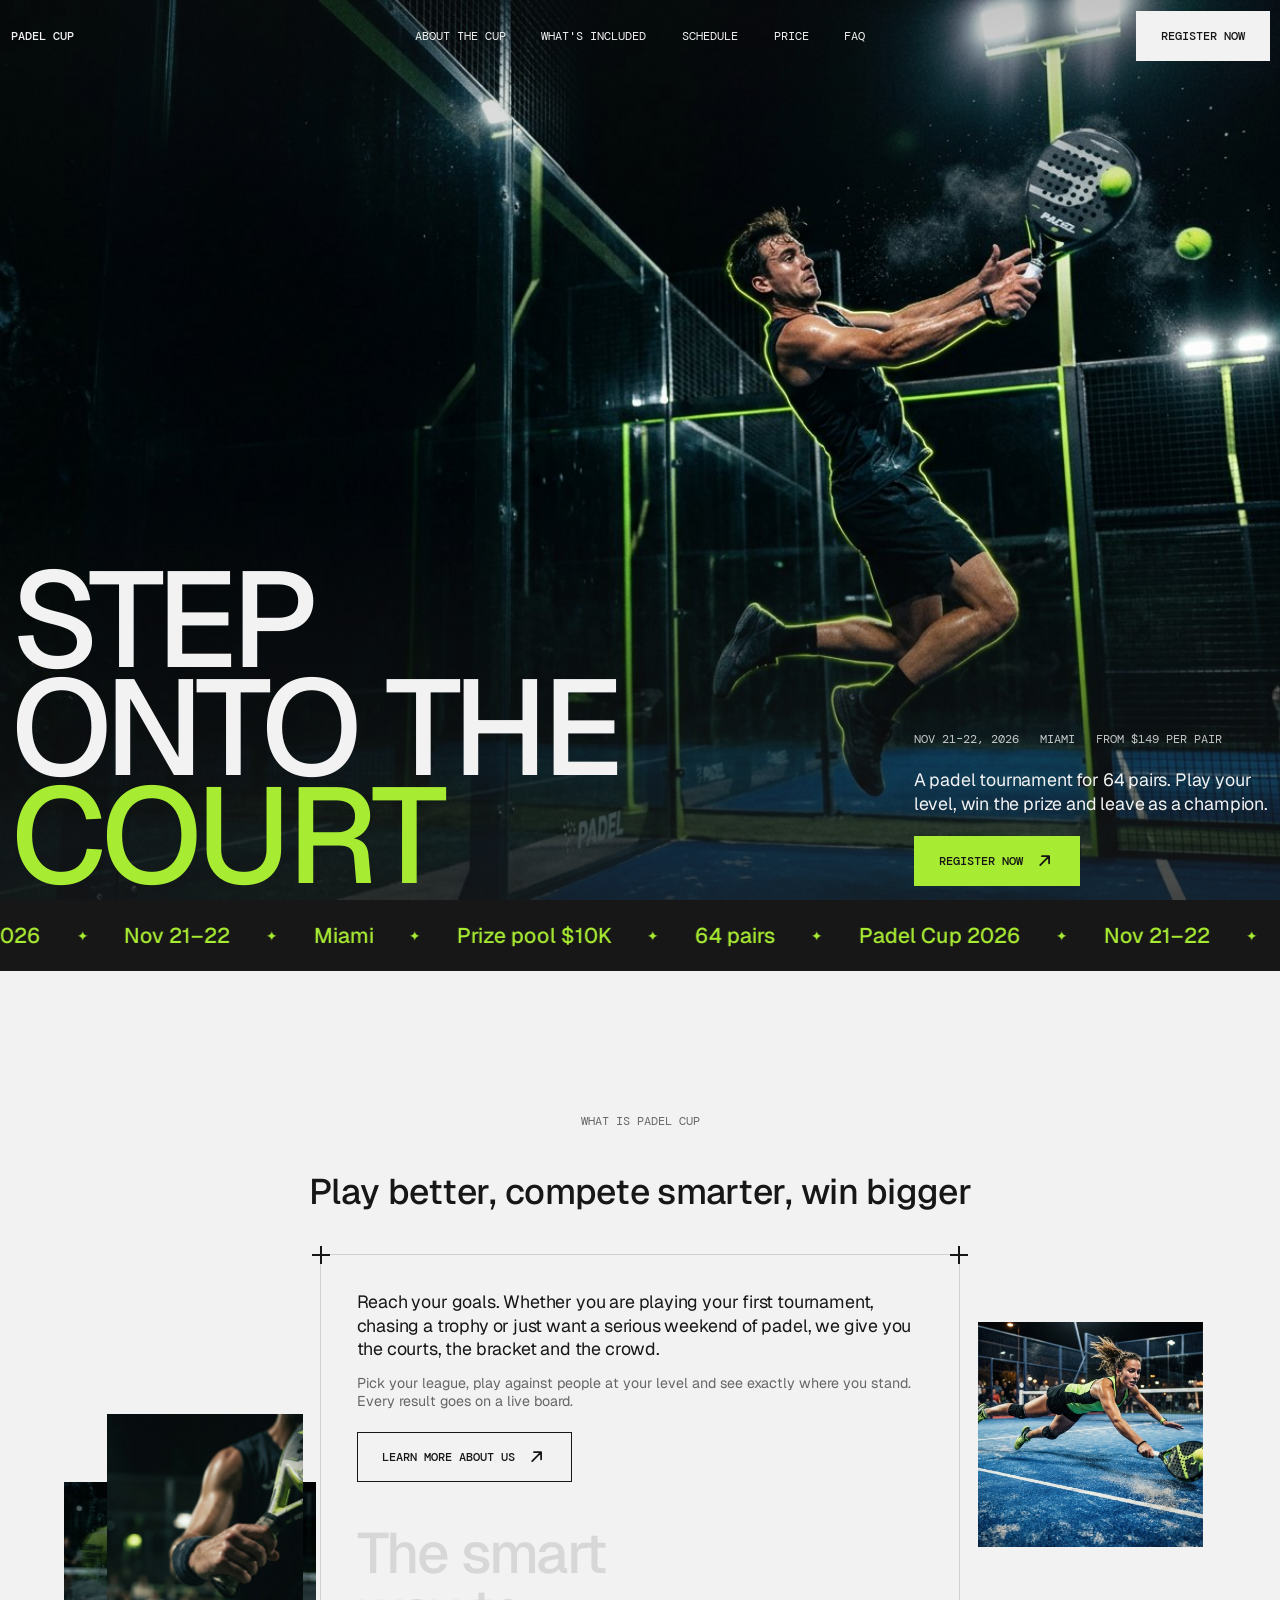
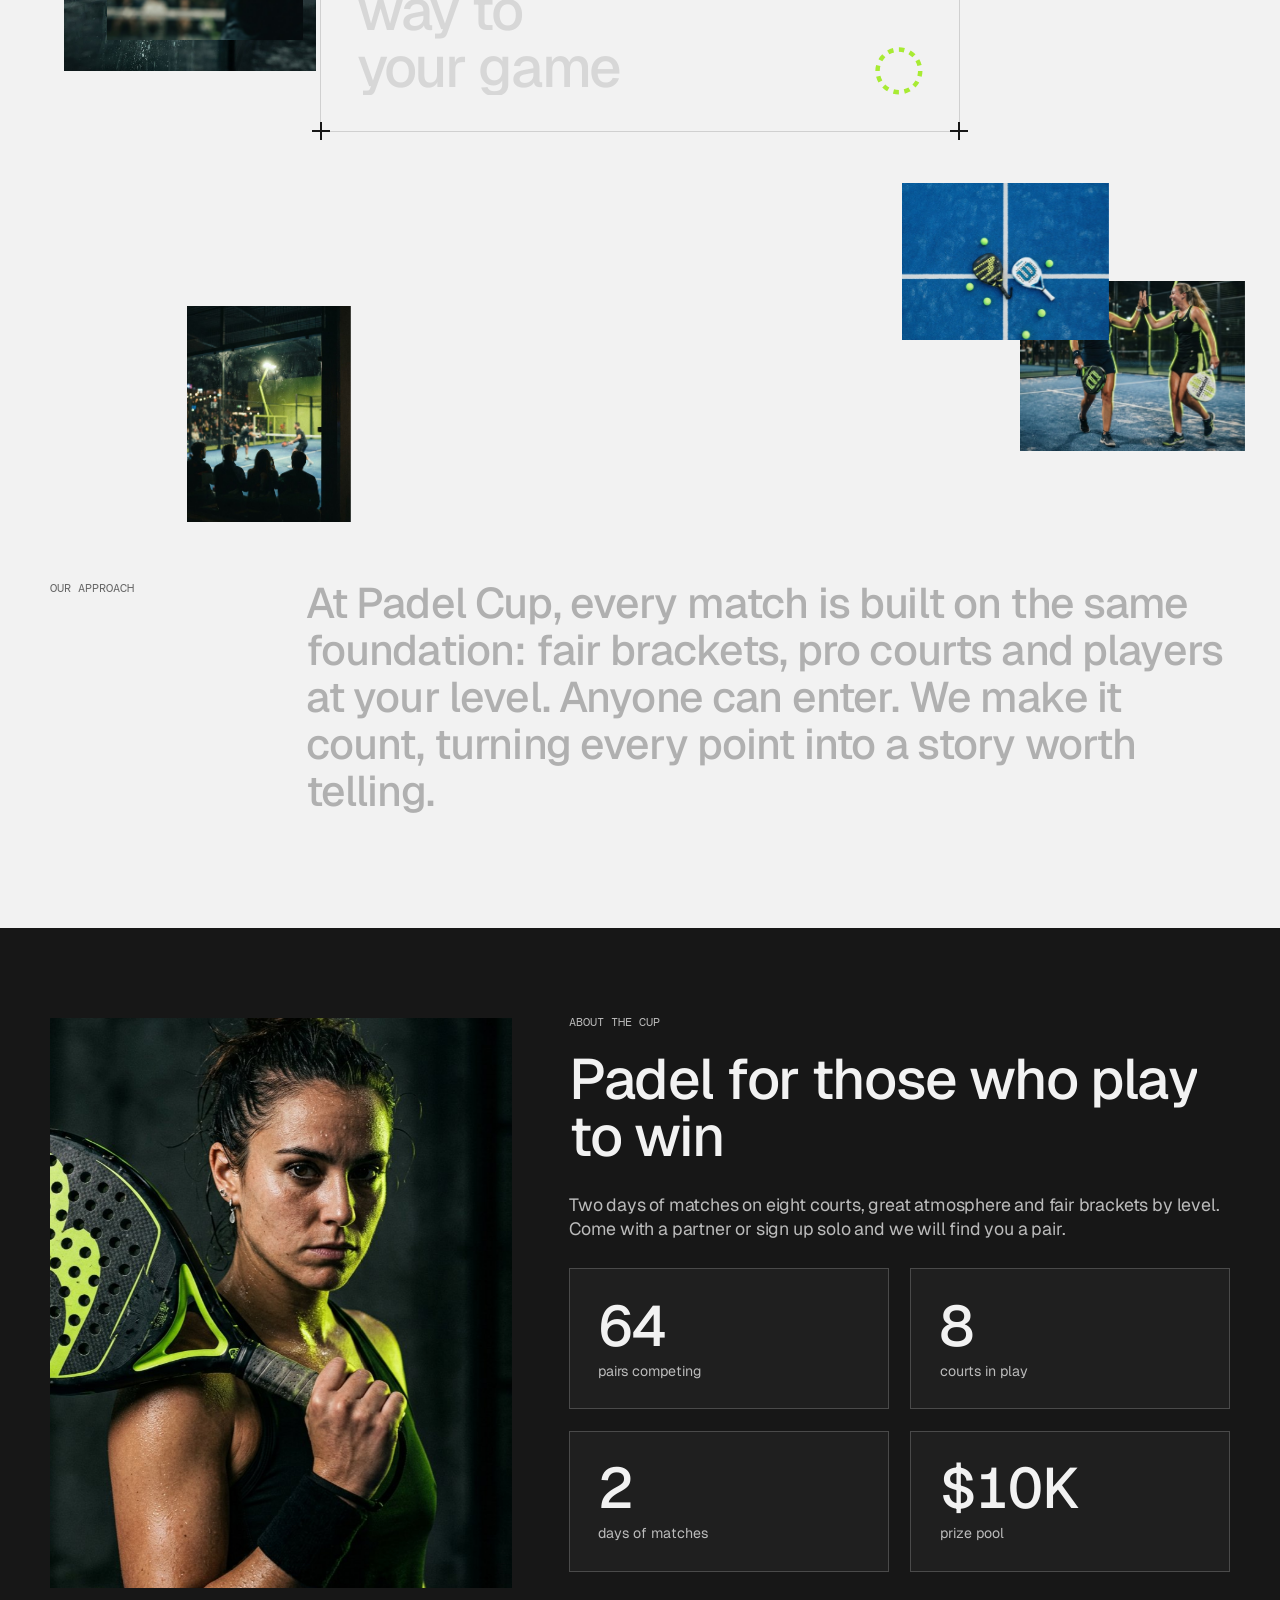
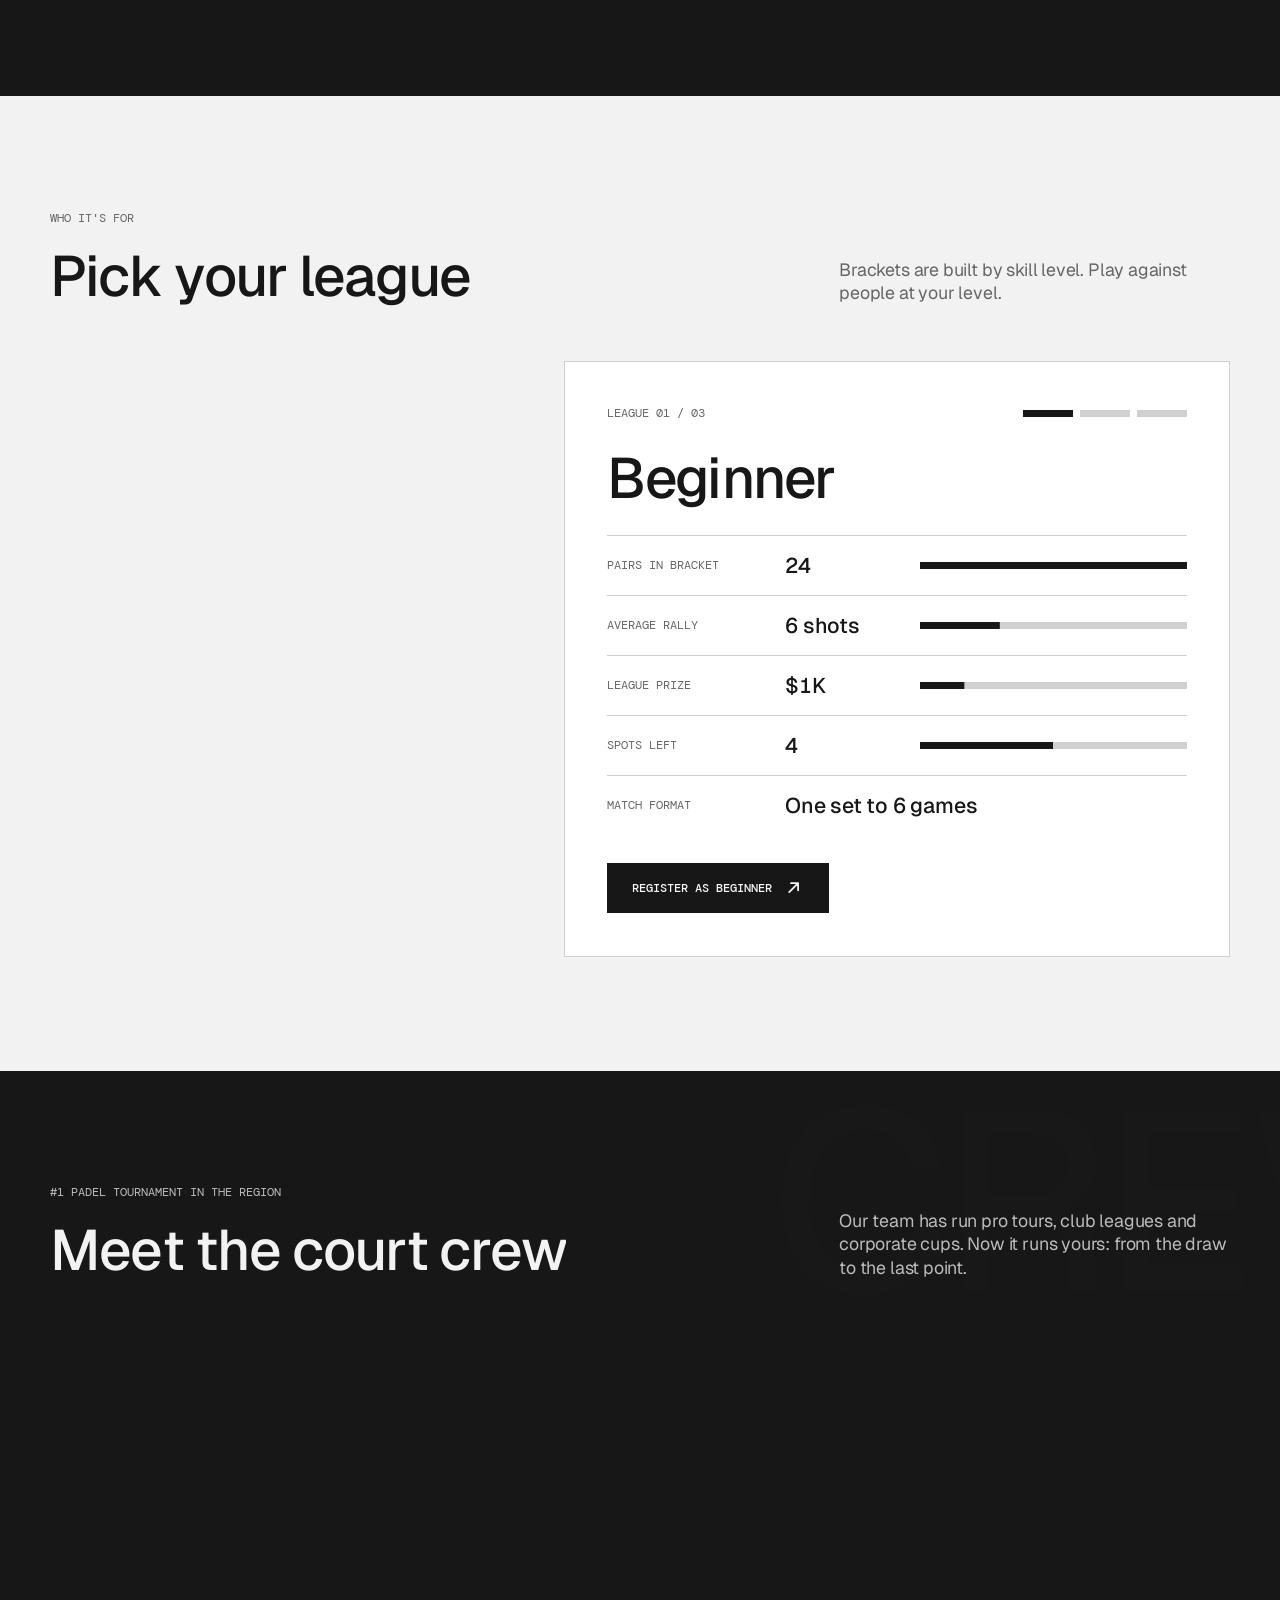
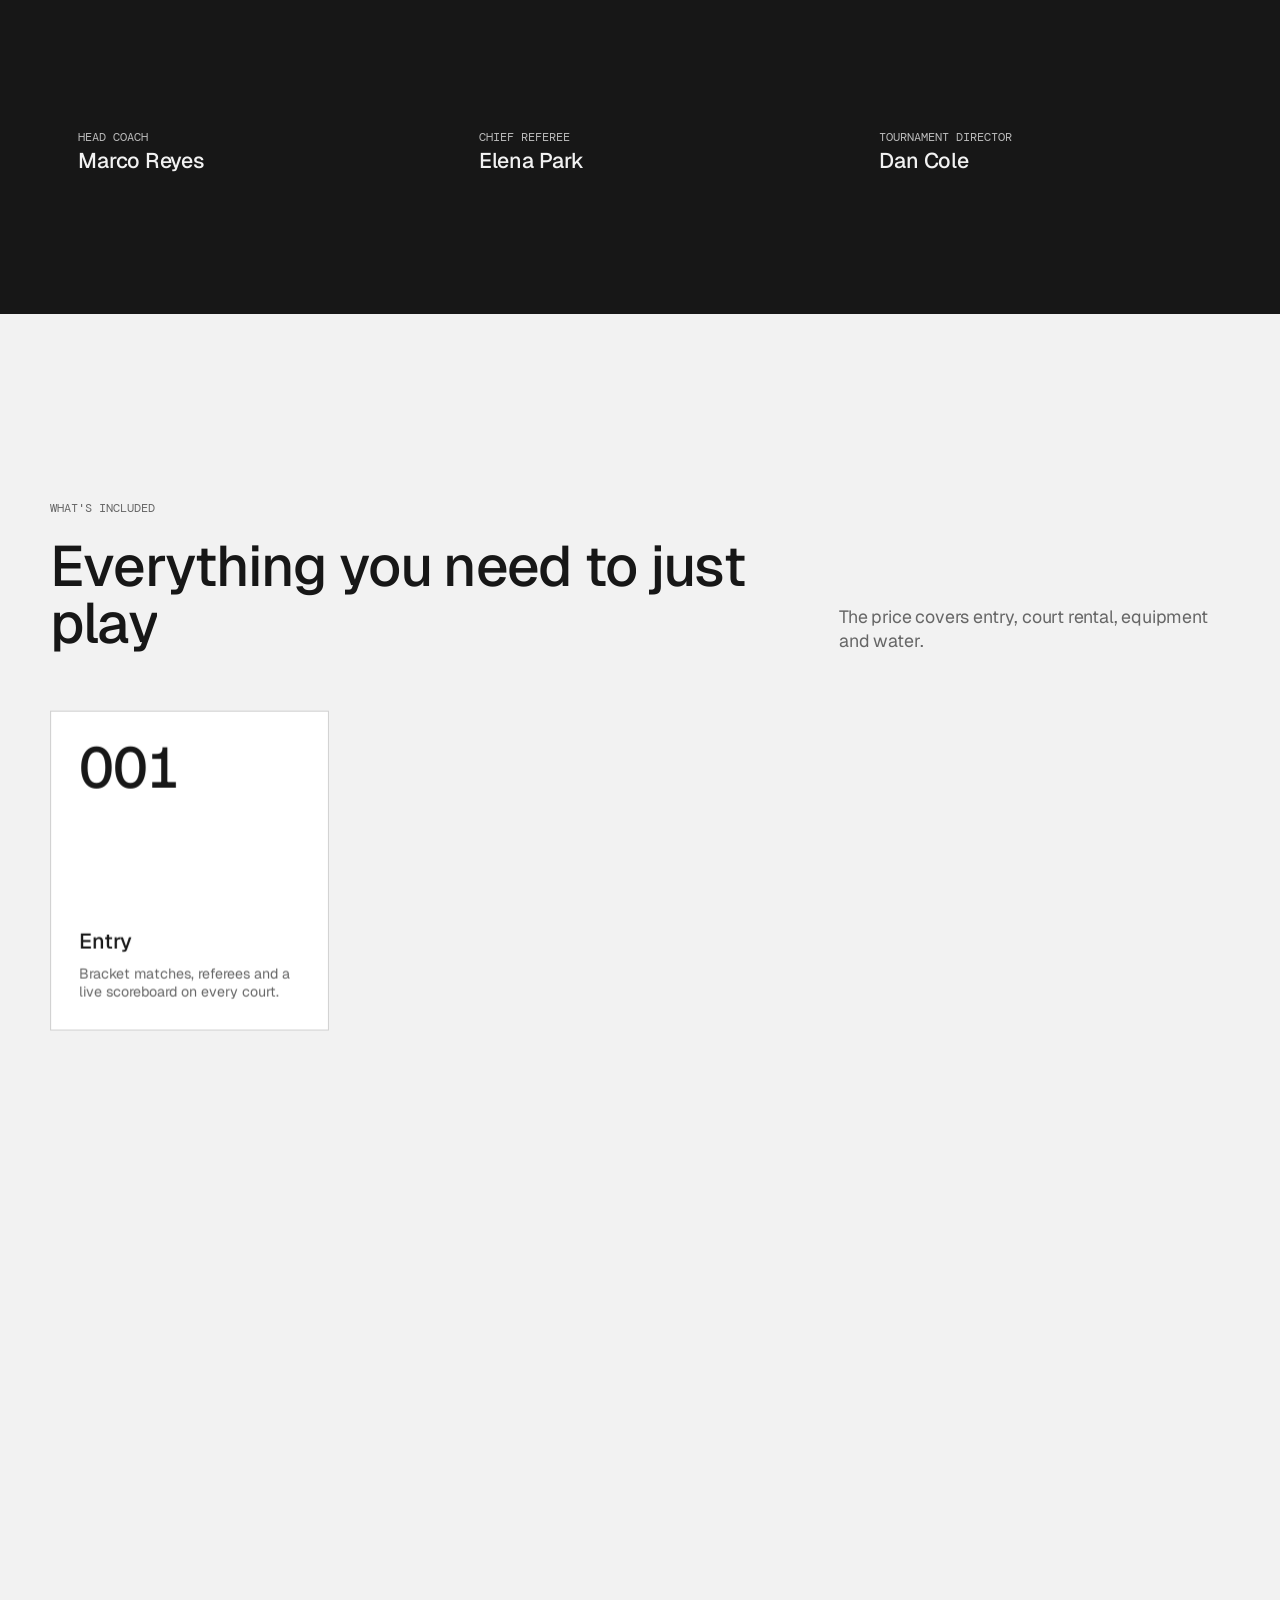
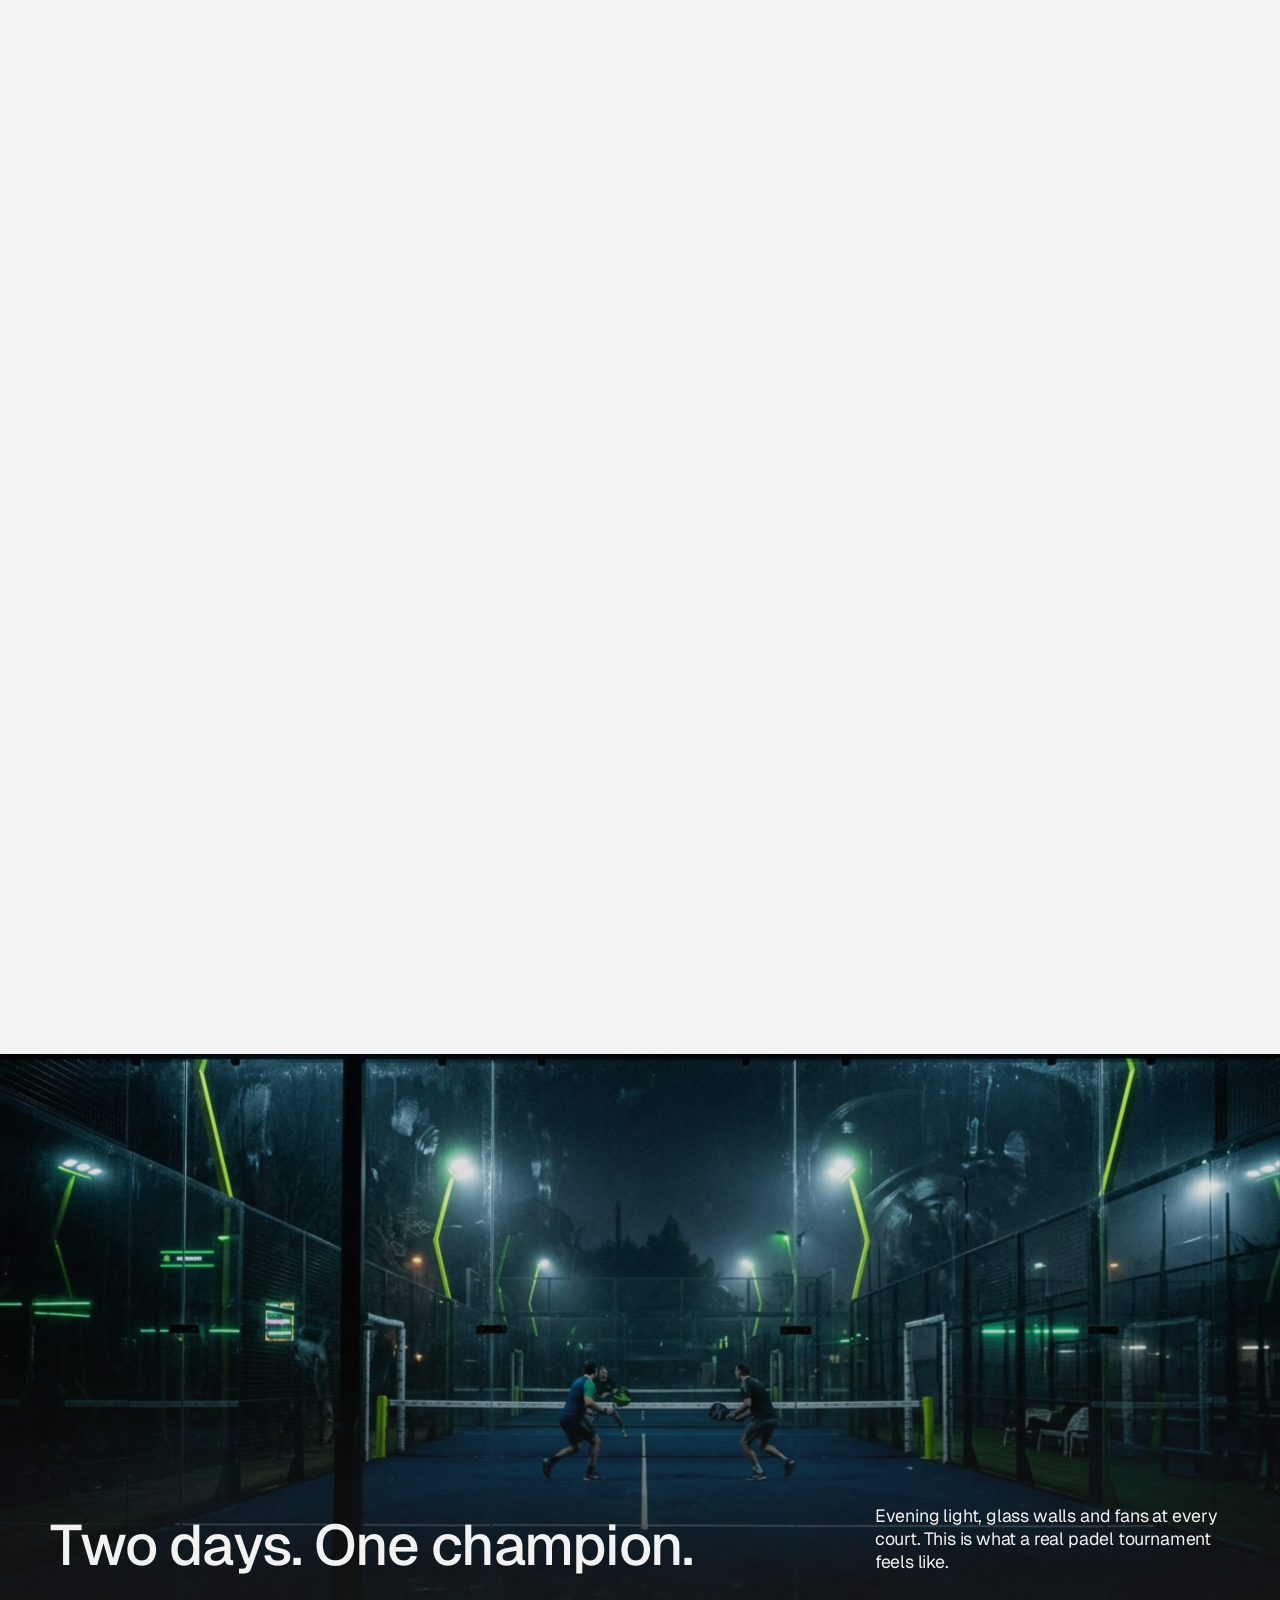
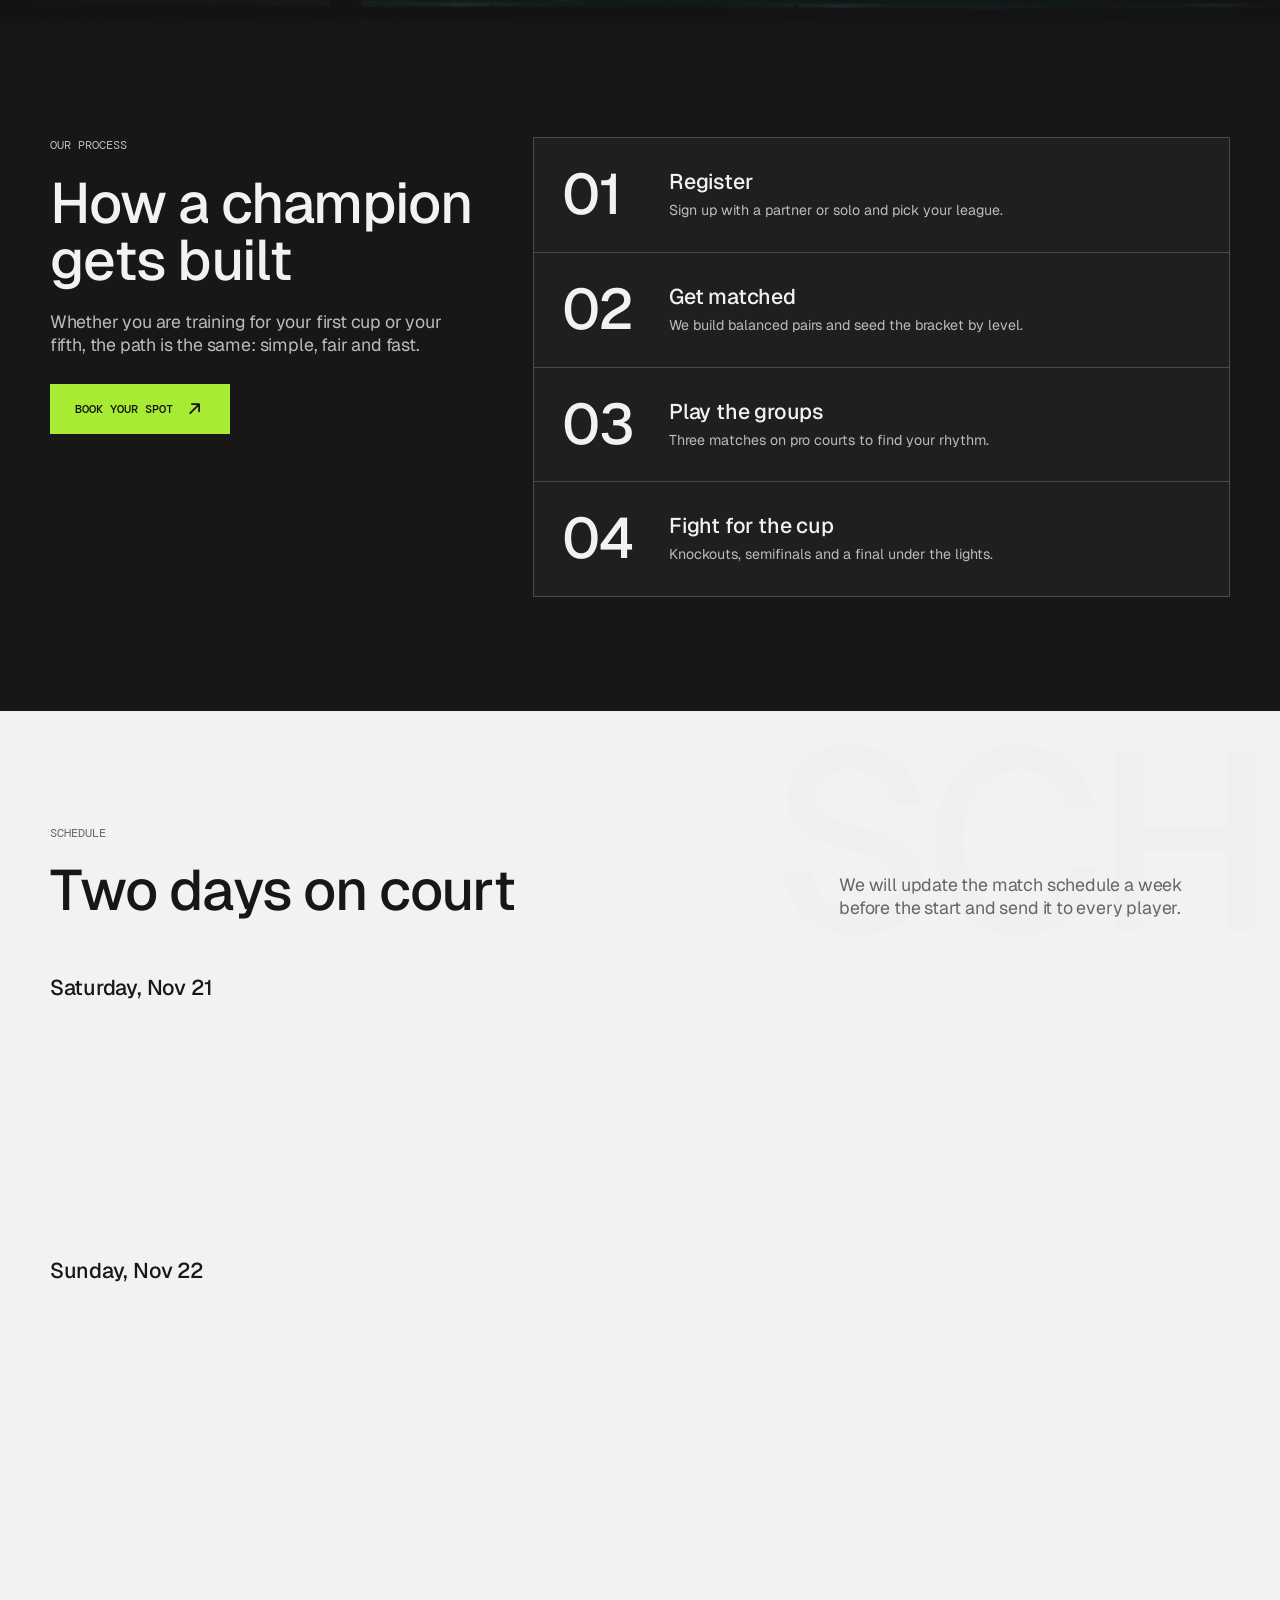
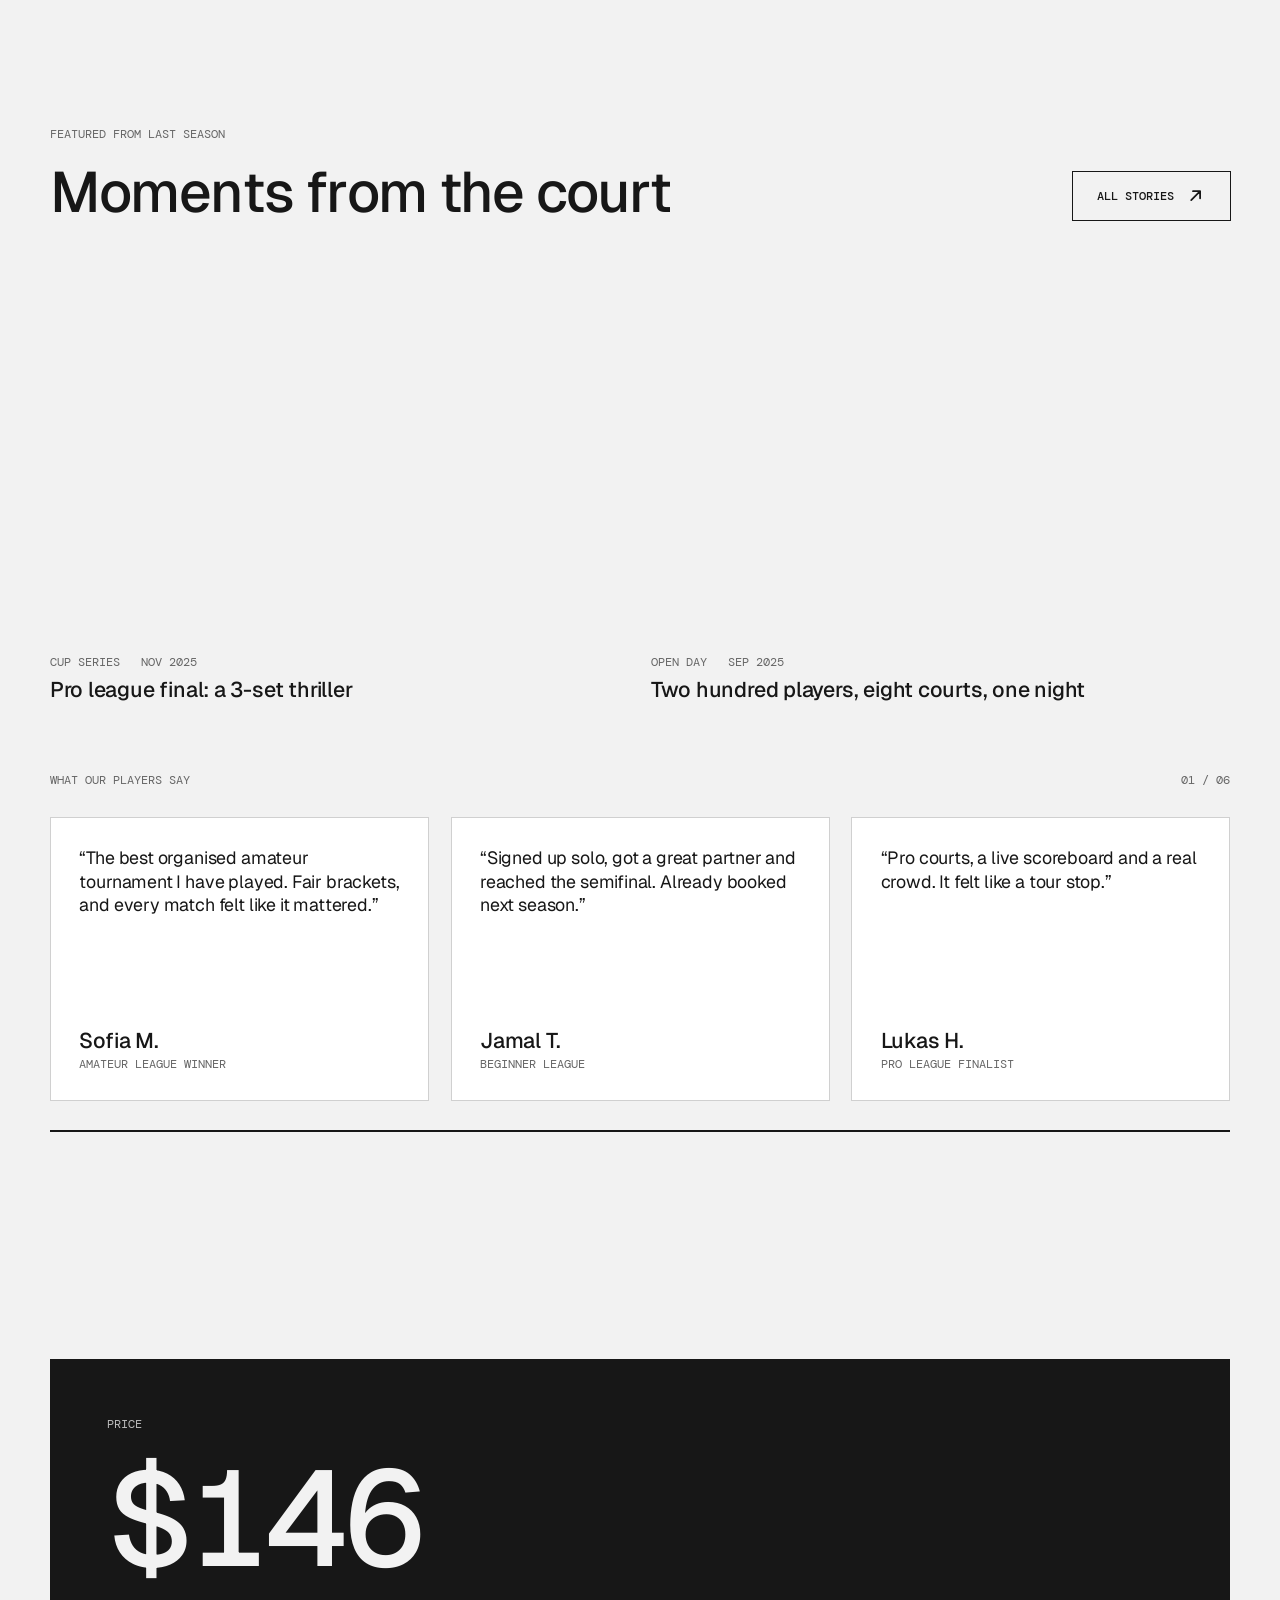
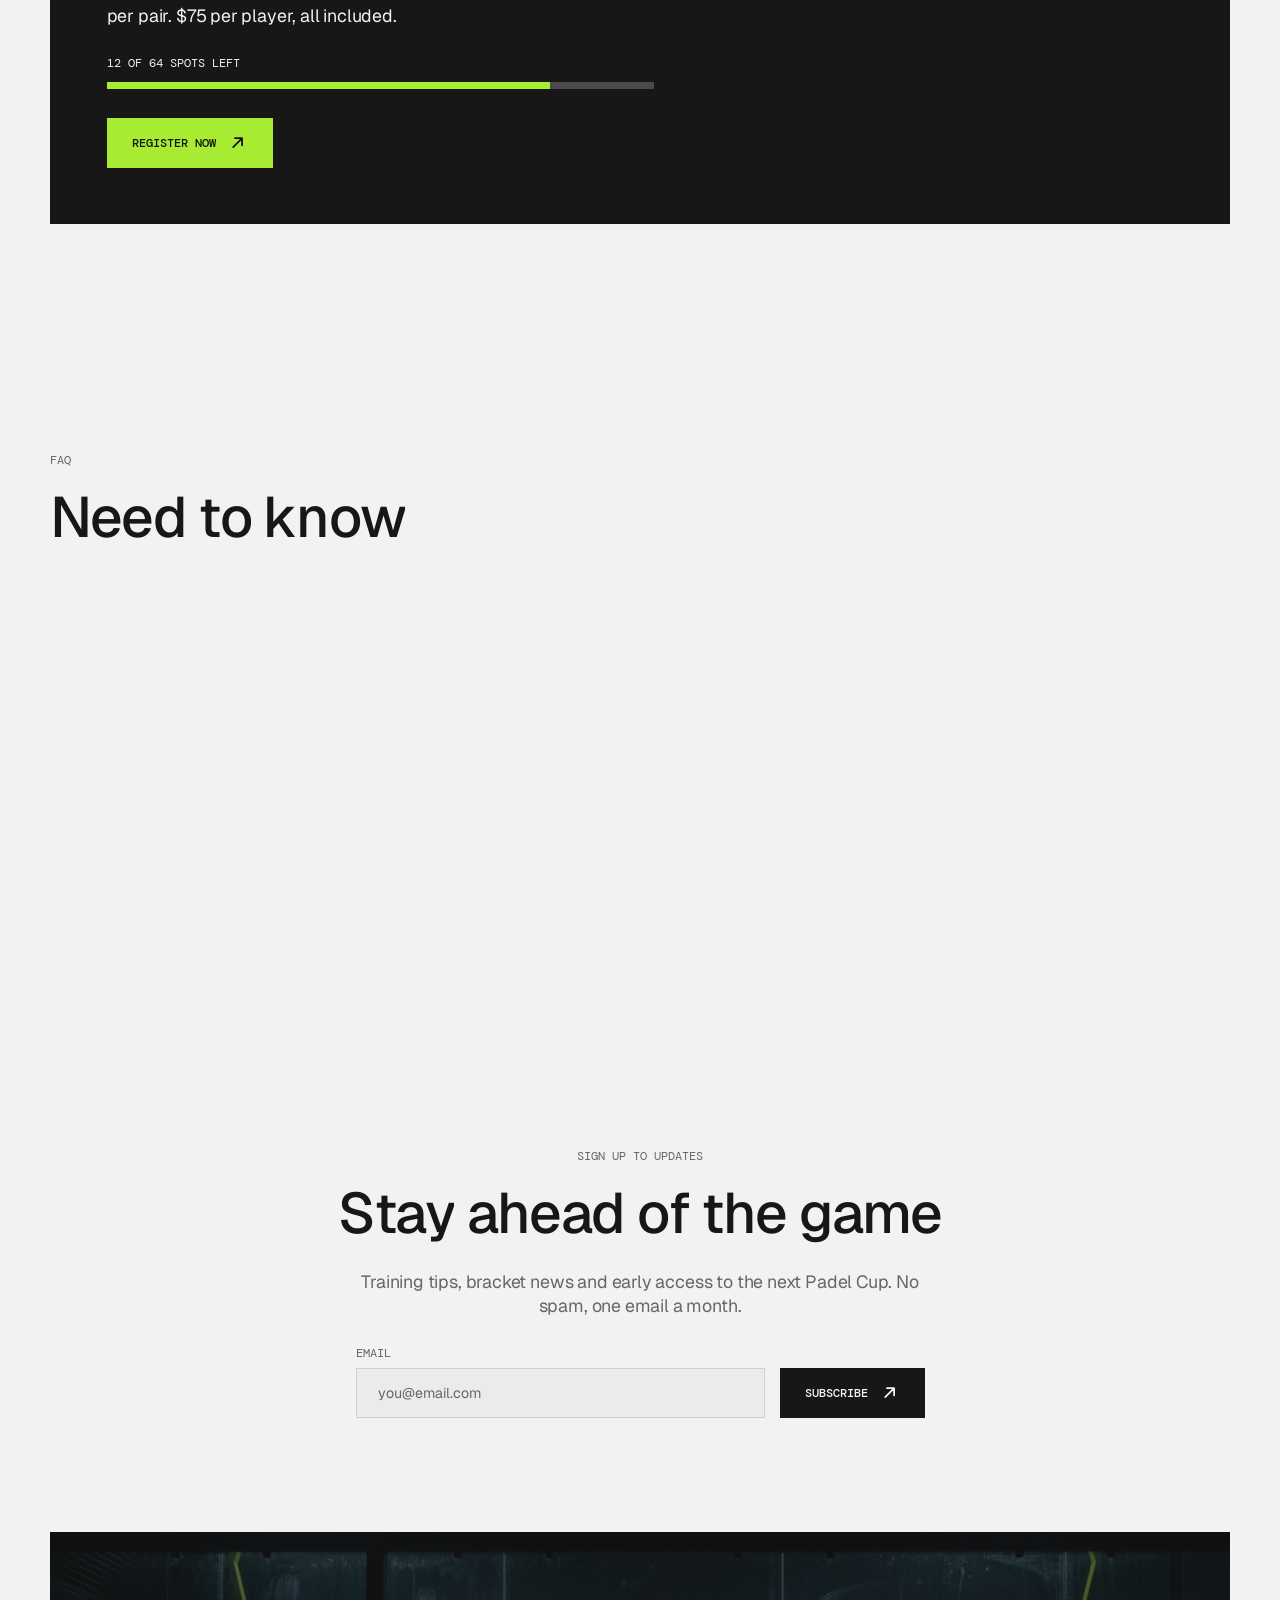
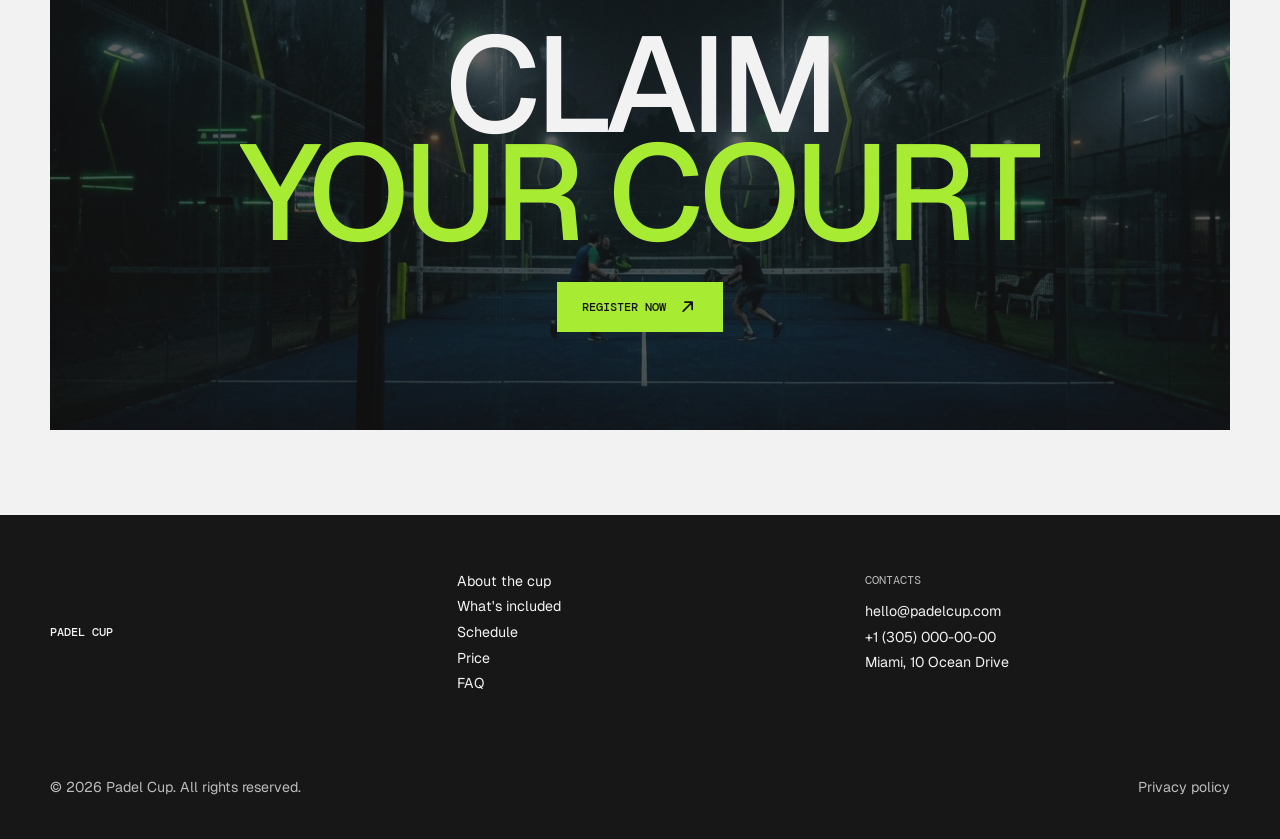
==== commit 528975db: "Neutral rally background: graphite trail, rings and ball, no lime Co-Authored-By: Claude Sonnet 5.5 " ====
--- a/index.html
+++ b/index.html
@@ -333,6 +333,6 @@
 </div>
 
 <script src="assets/vendor/lenis.min.js"></script>
-<script src="app.js?v=16"></script>
+<script src="app.js?v=18"></script>
 </body>
 </html>
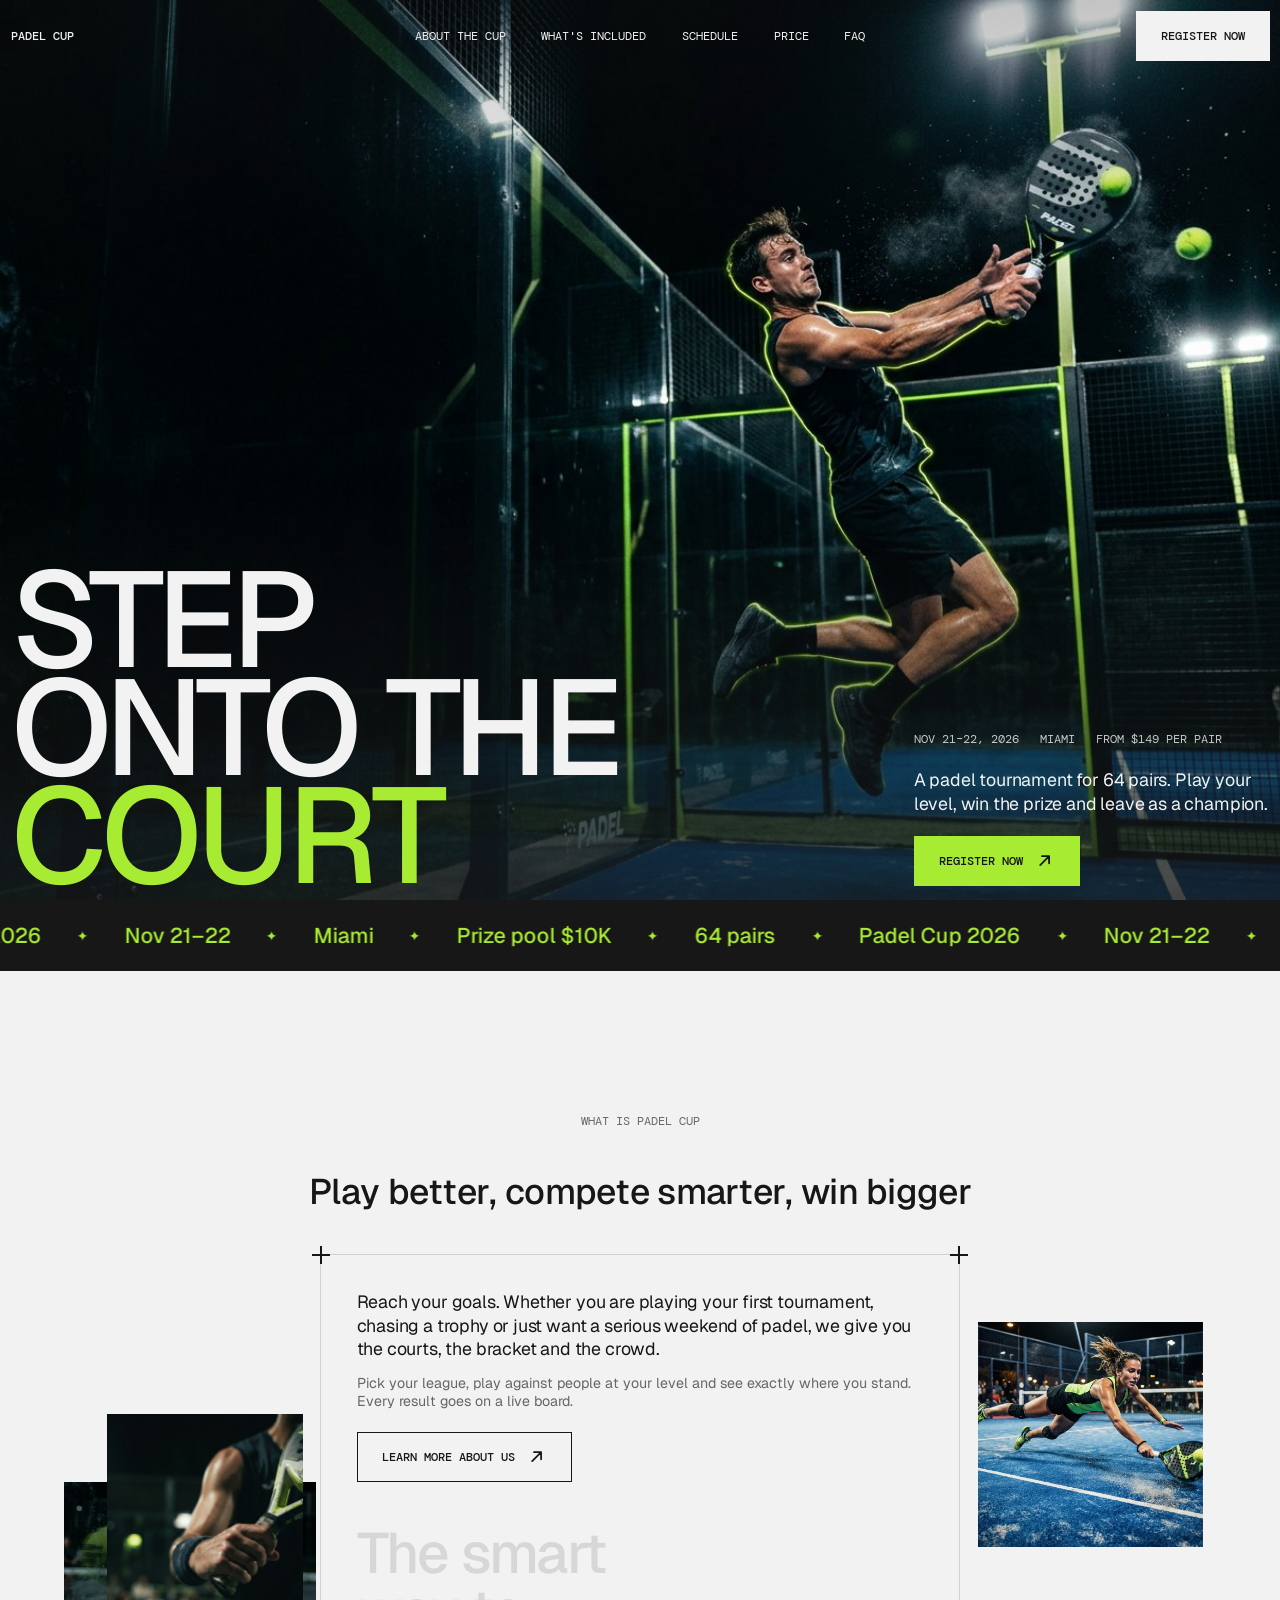
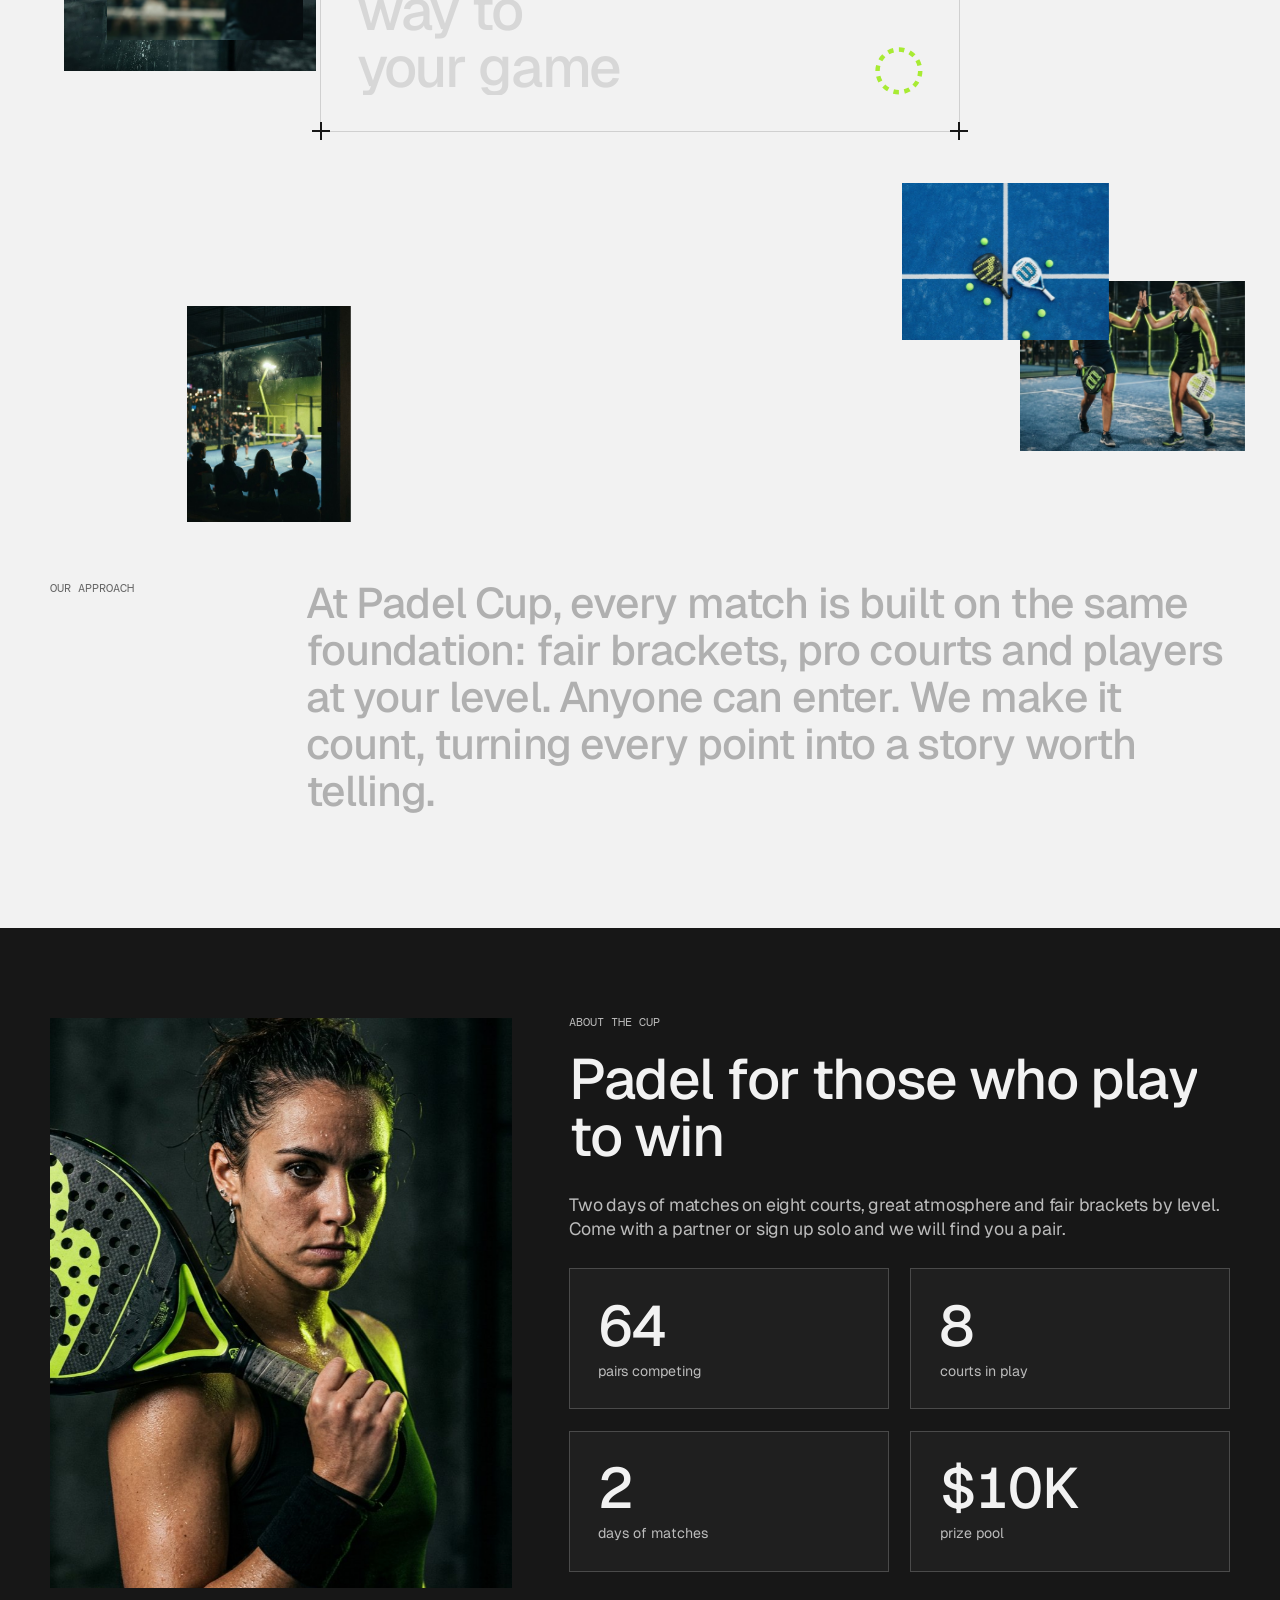
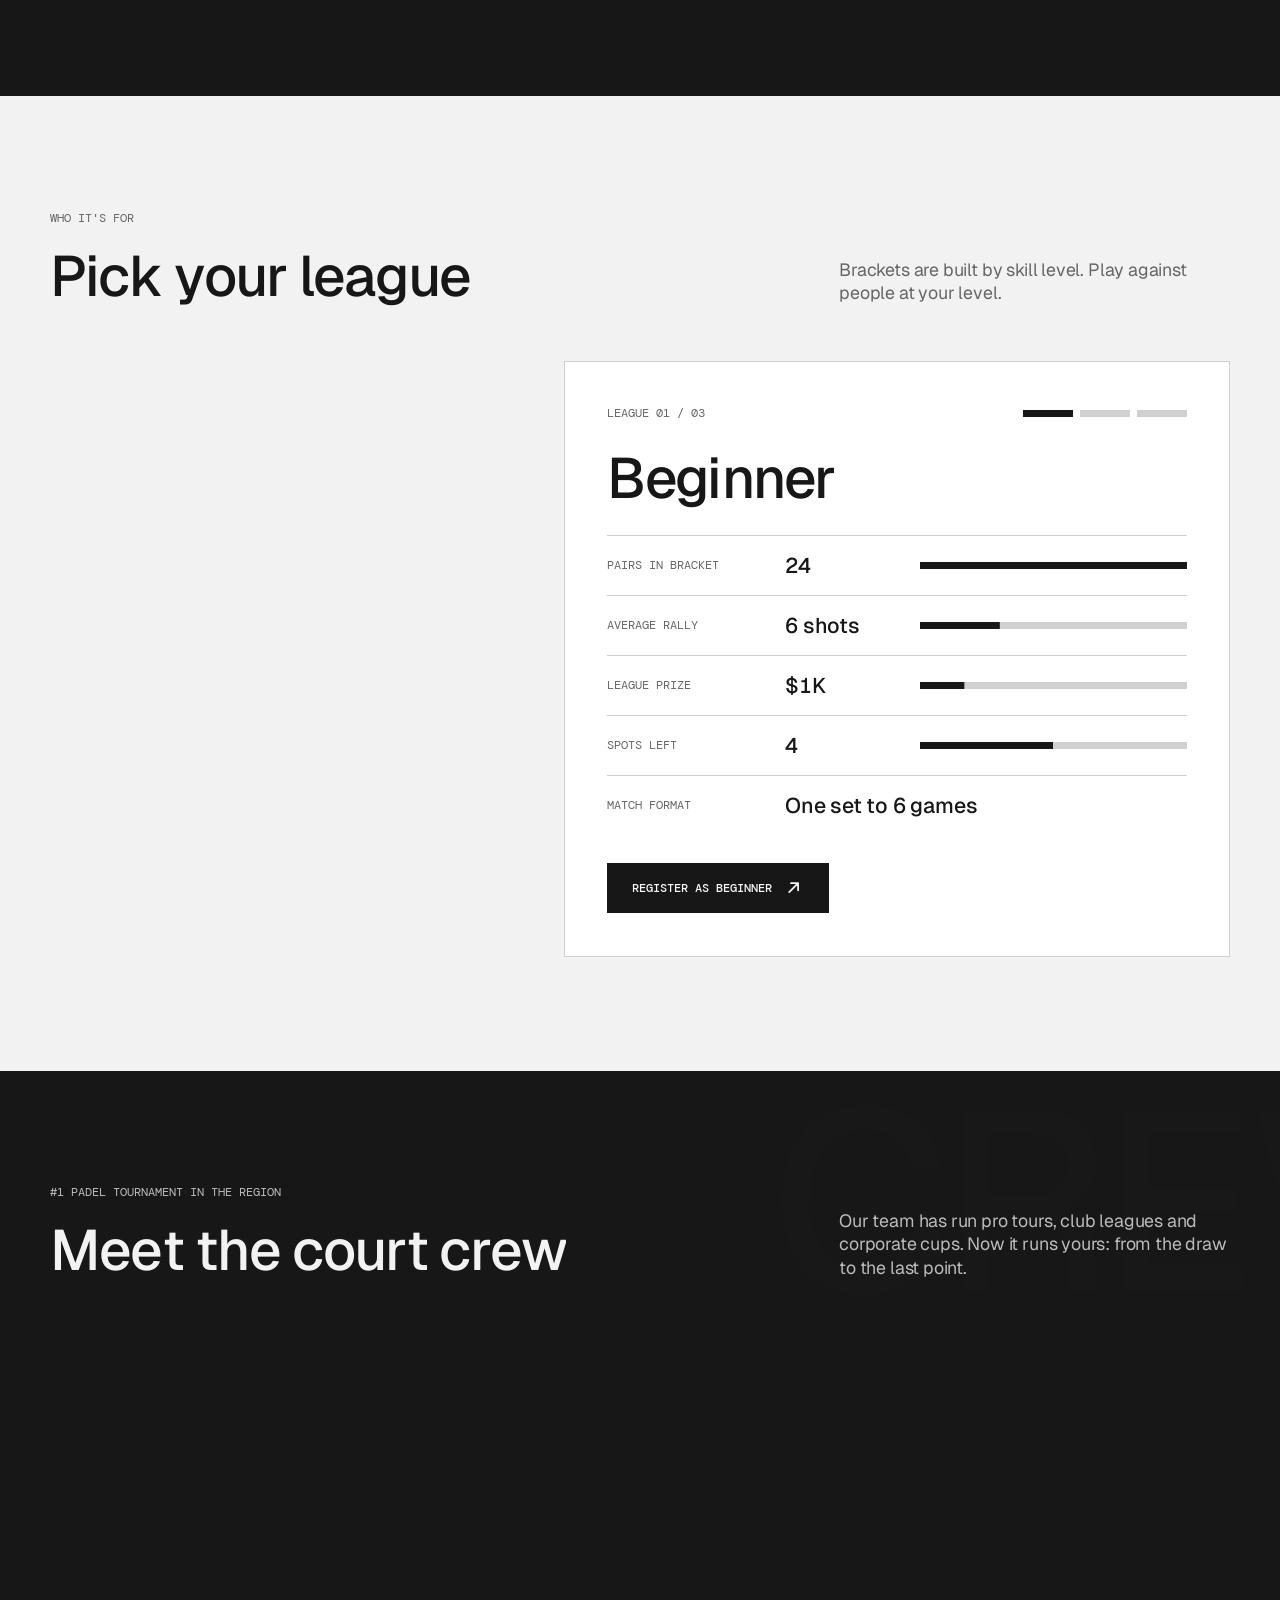
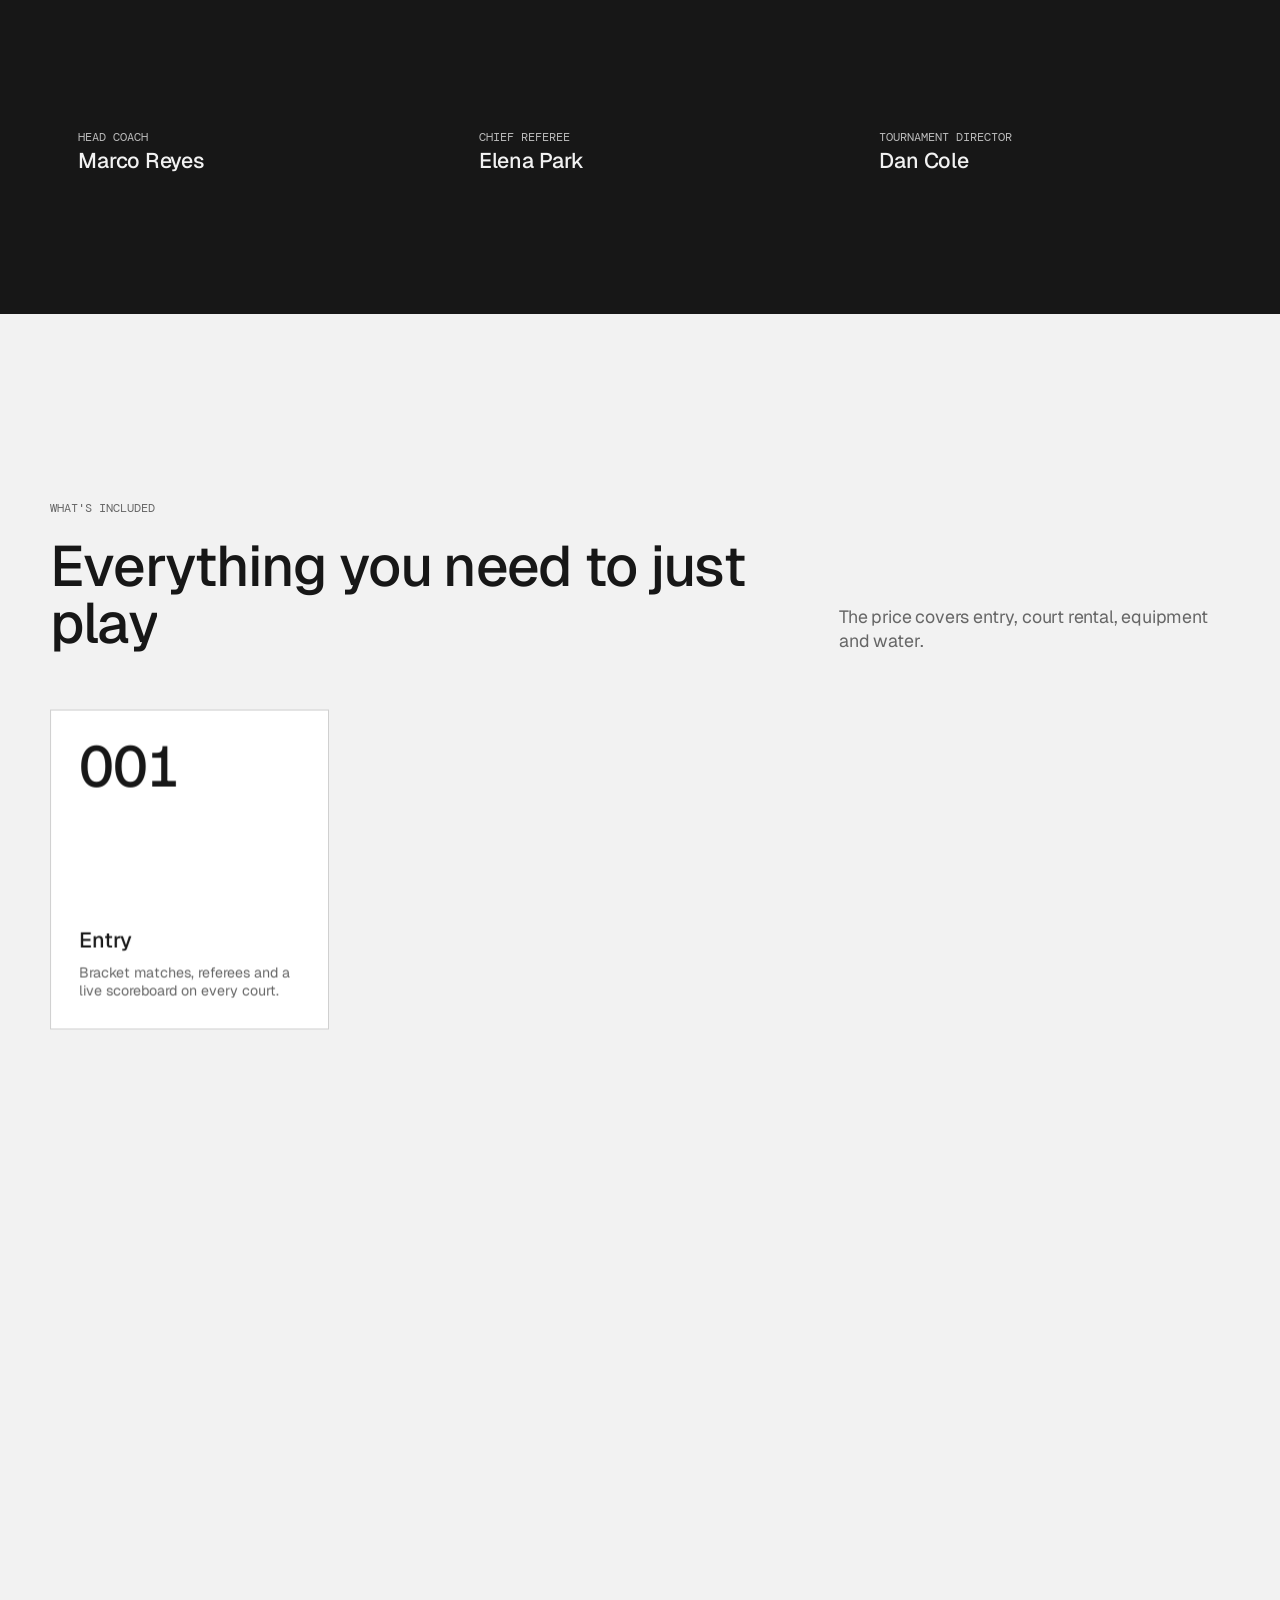
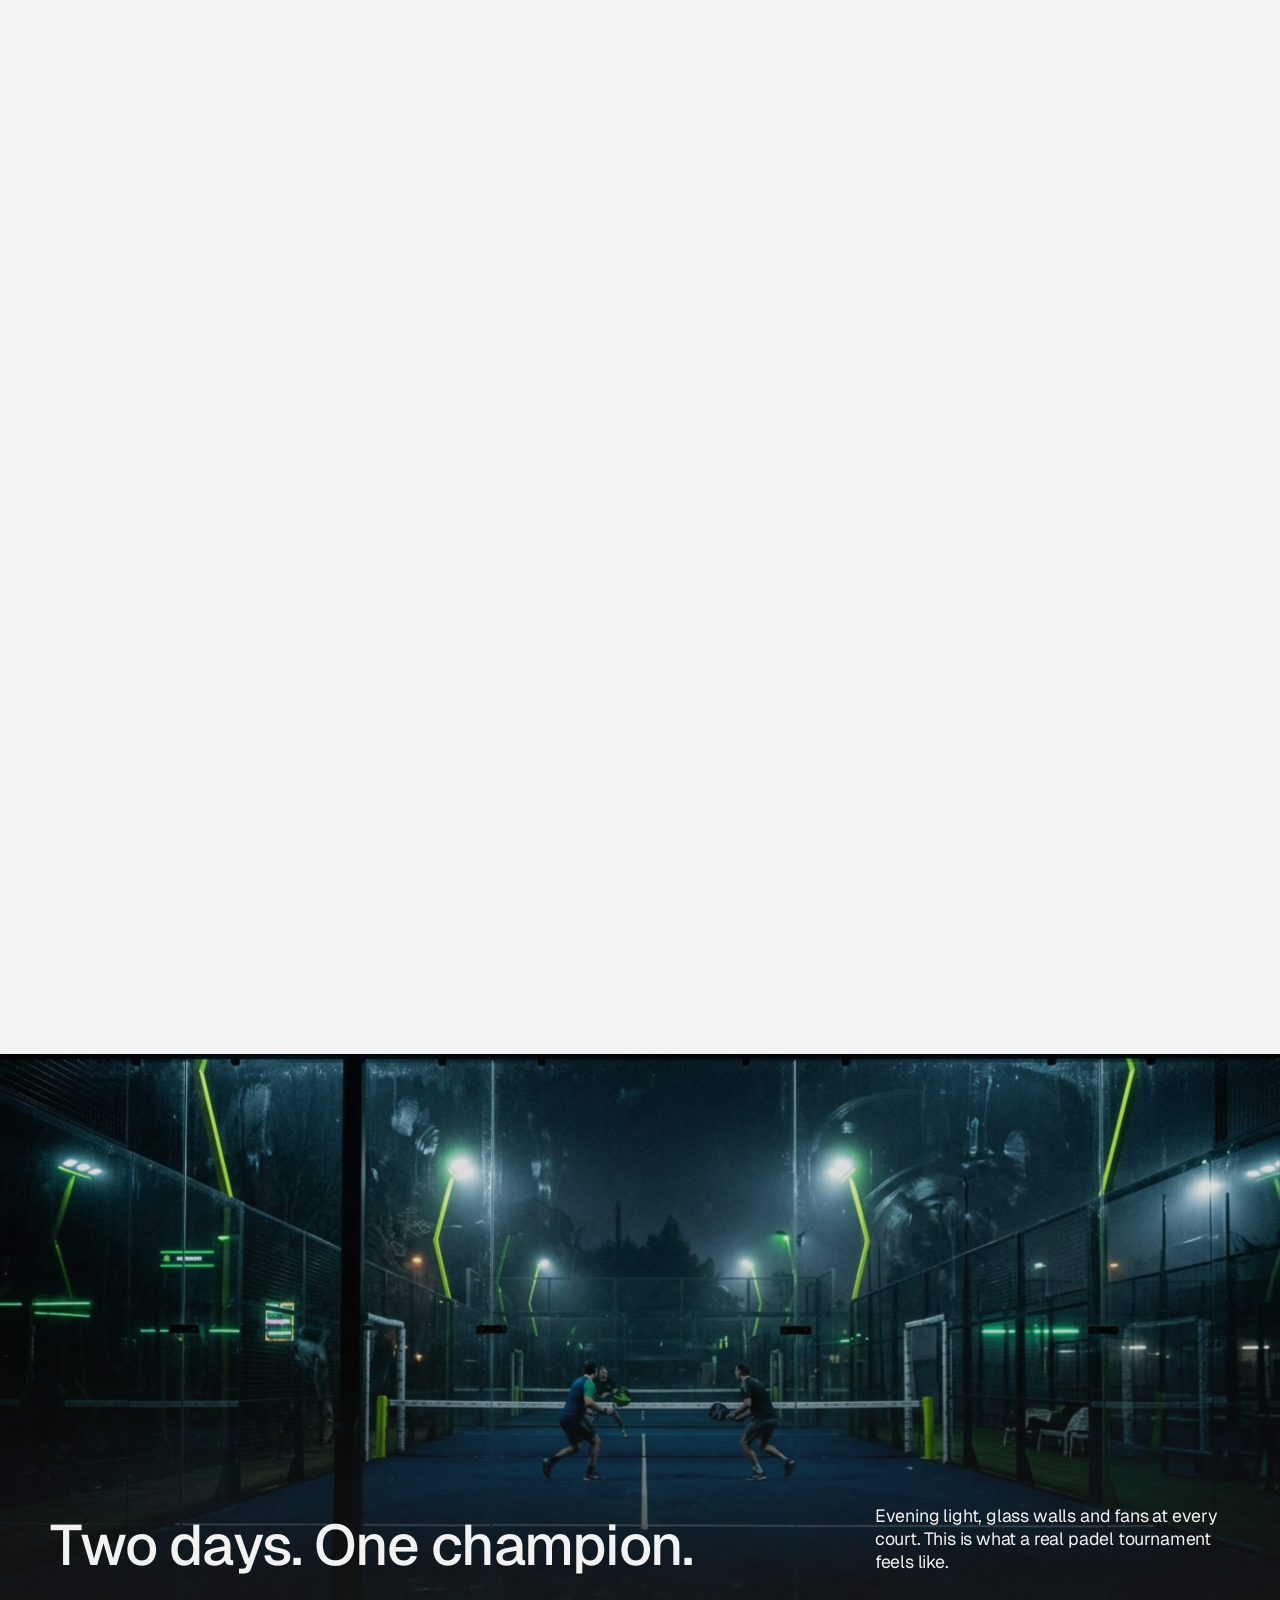
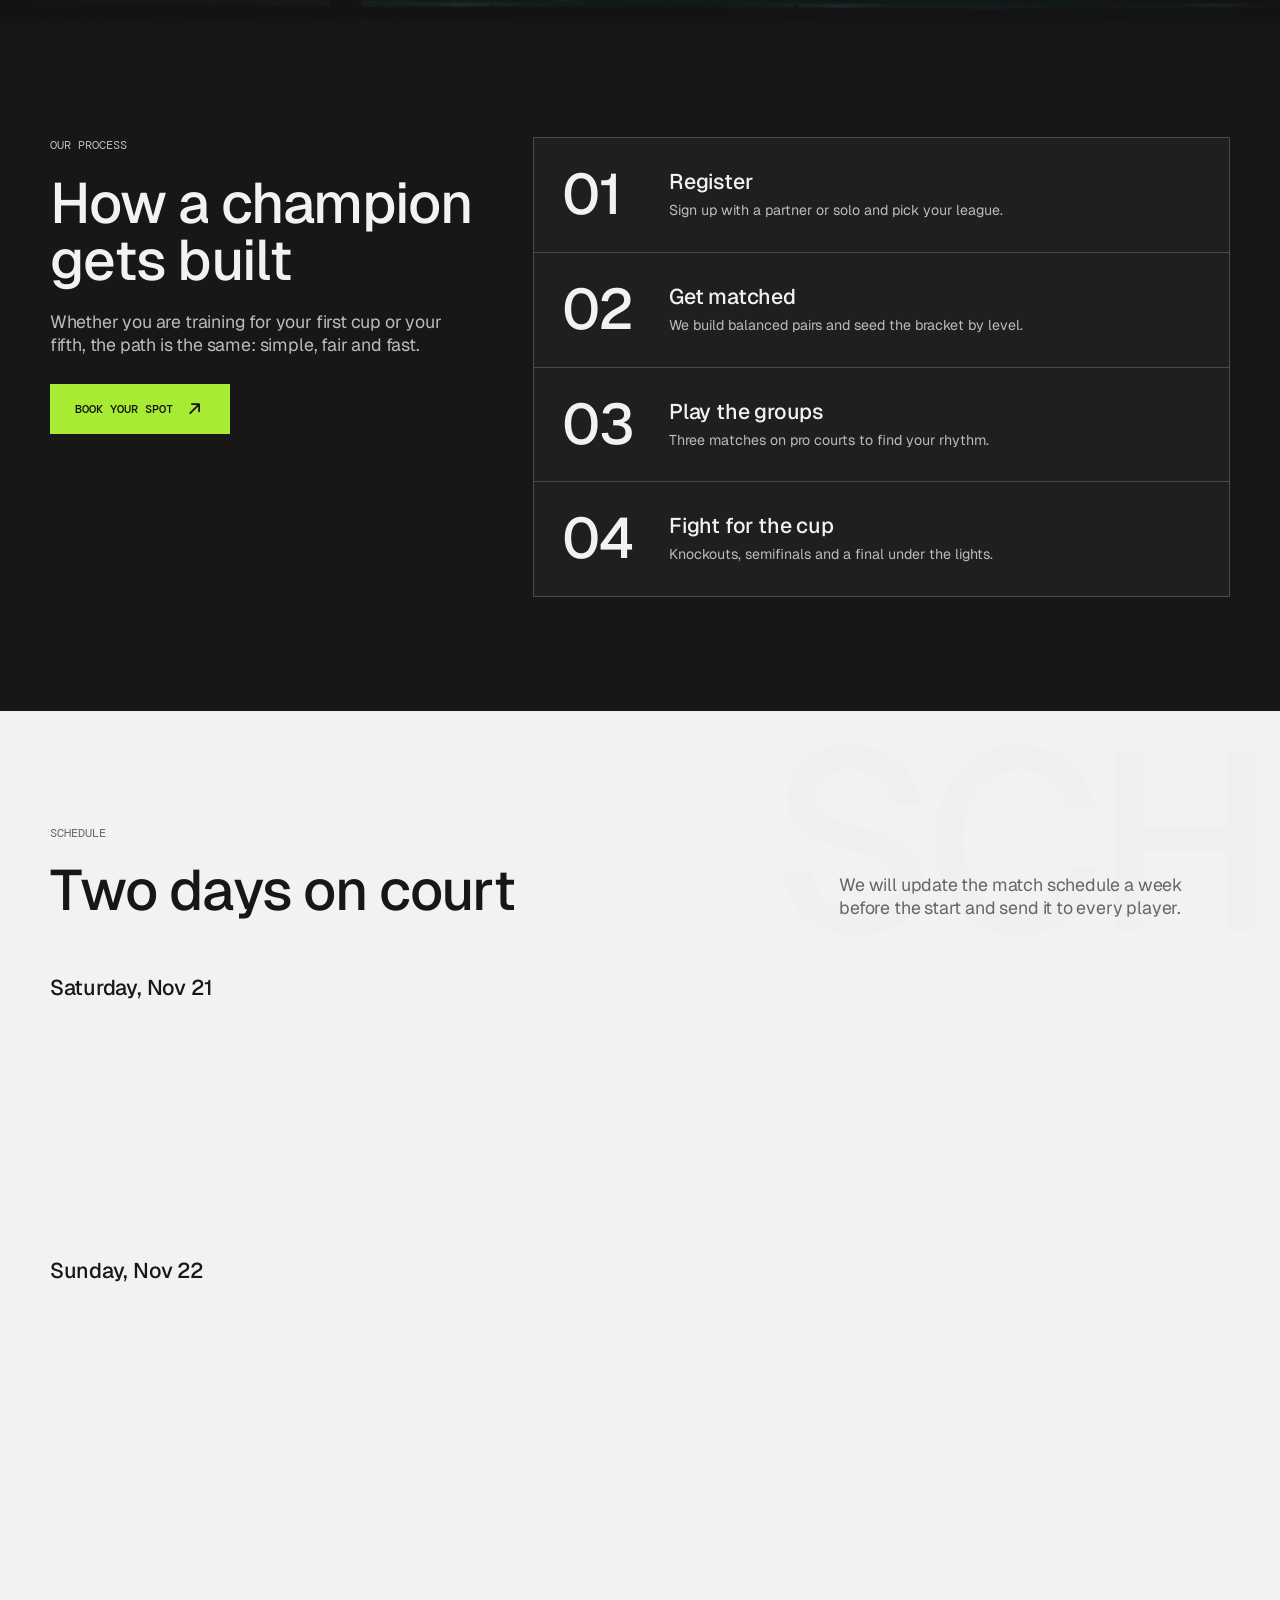
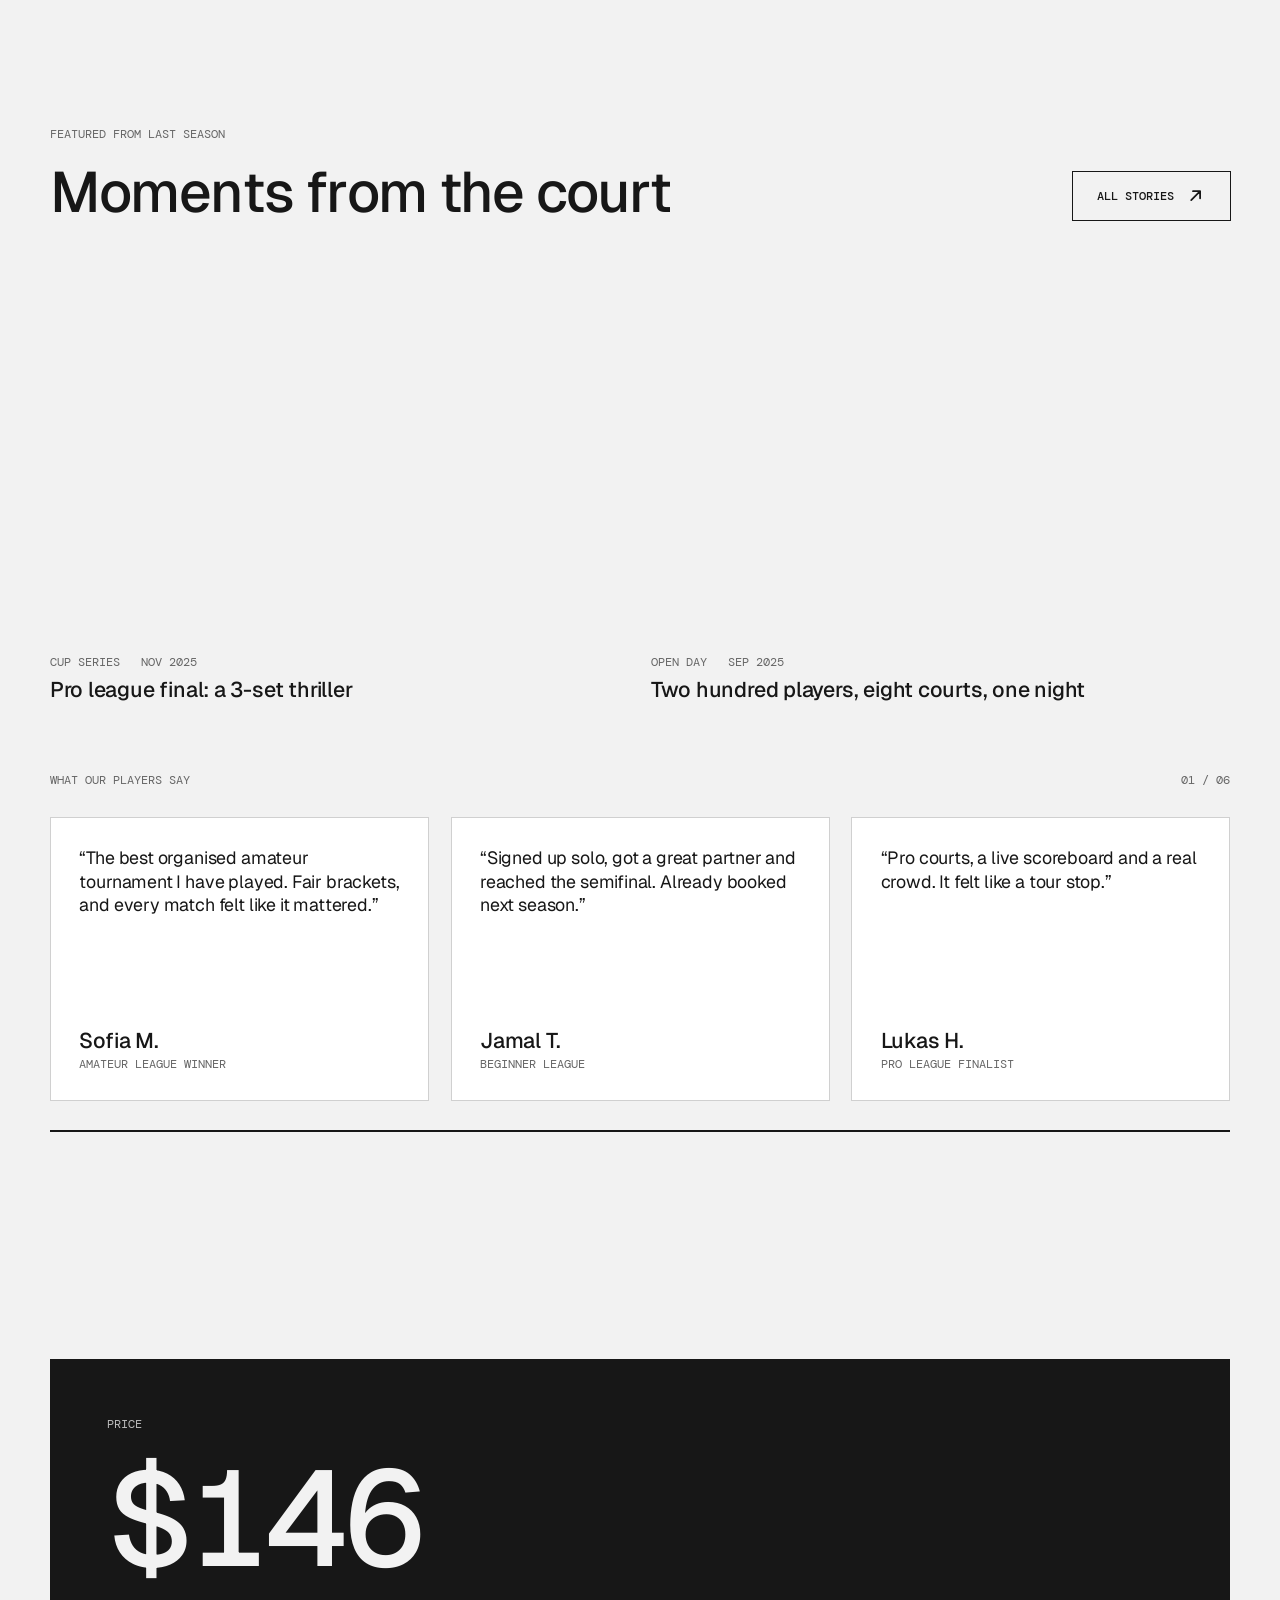
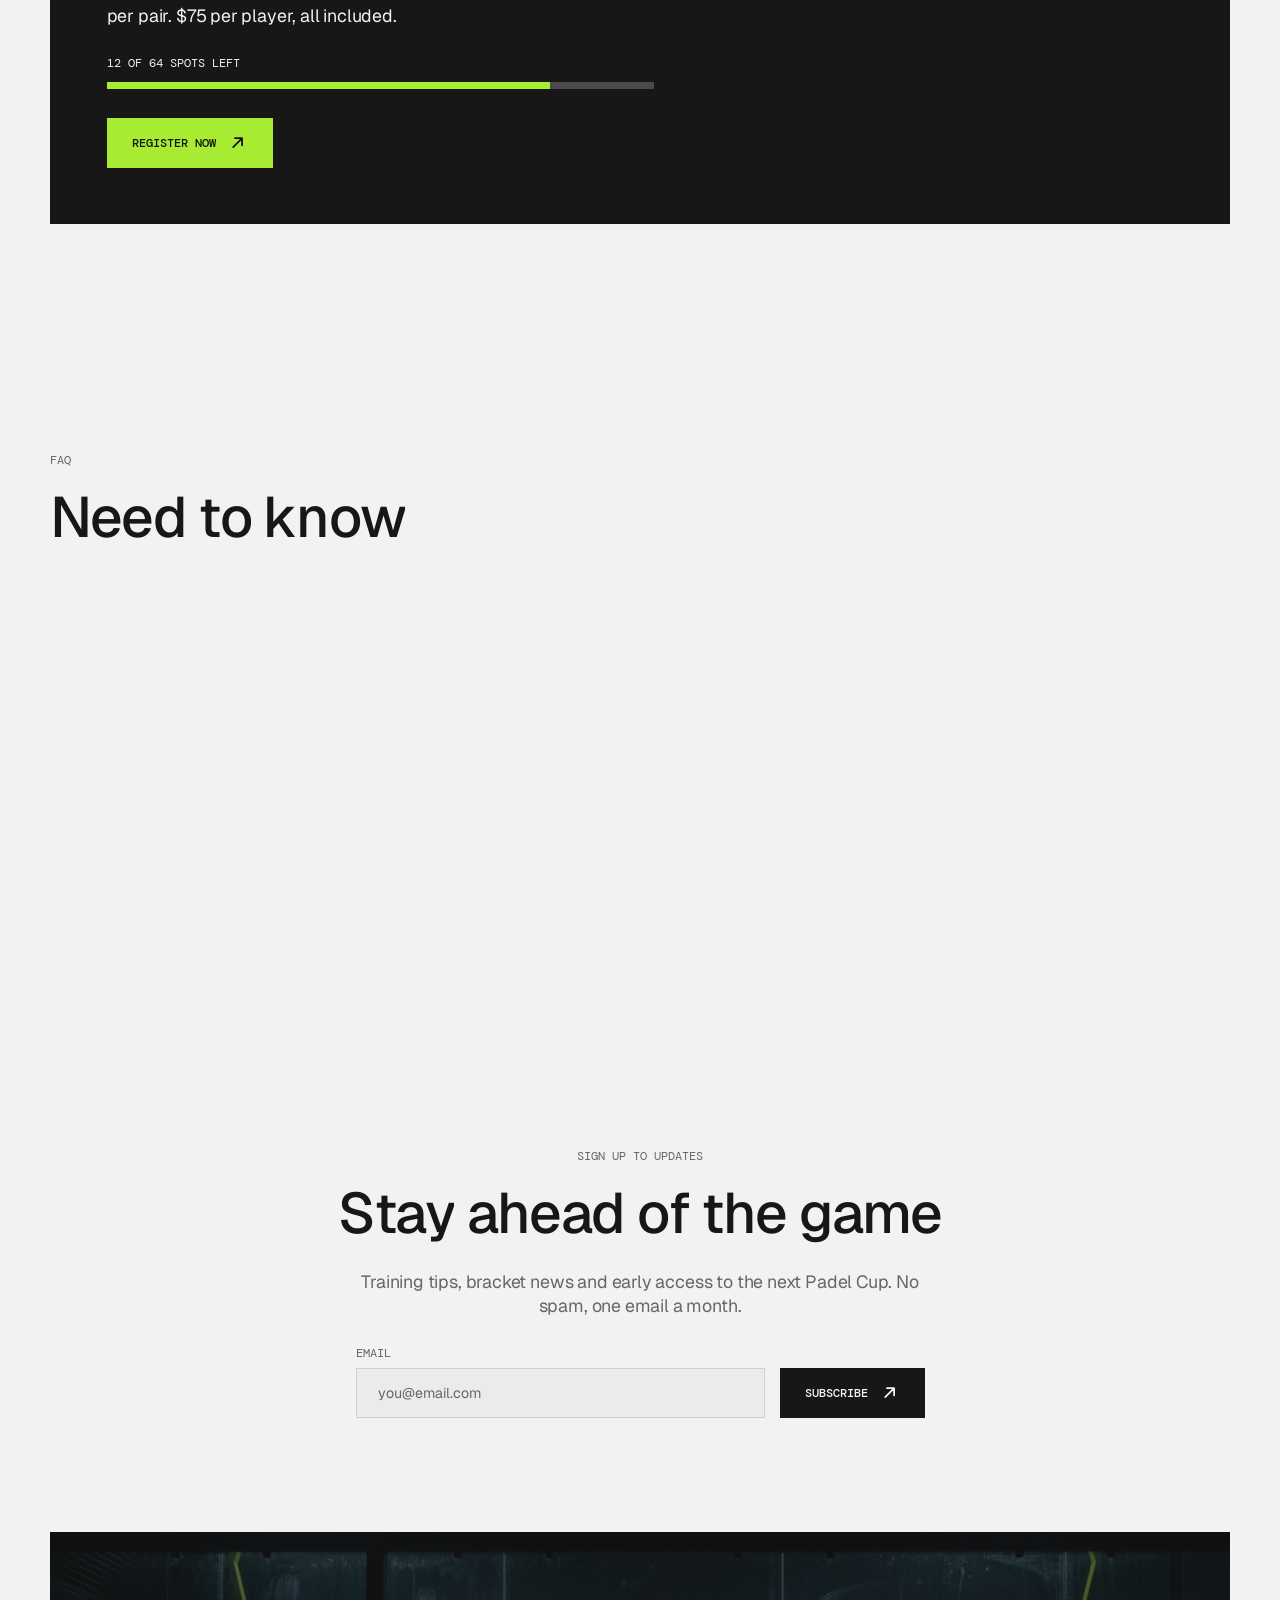
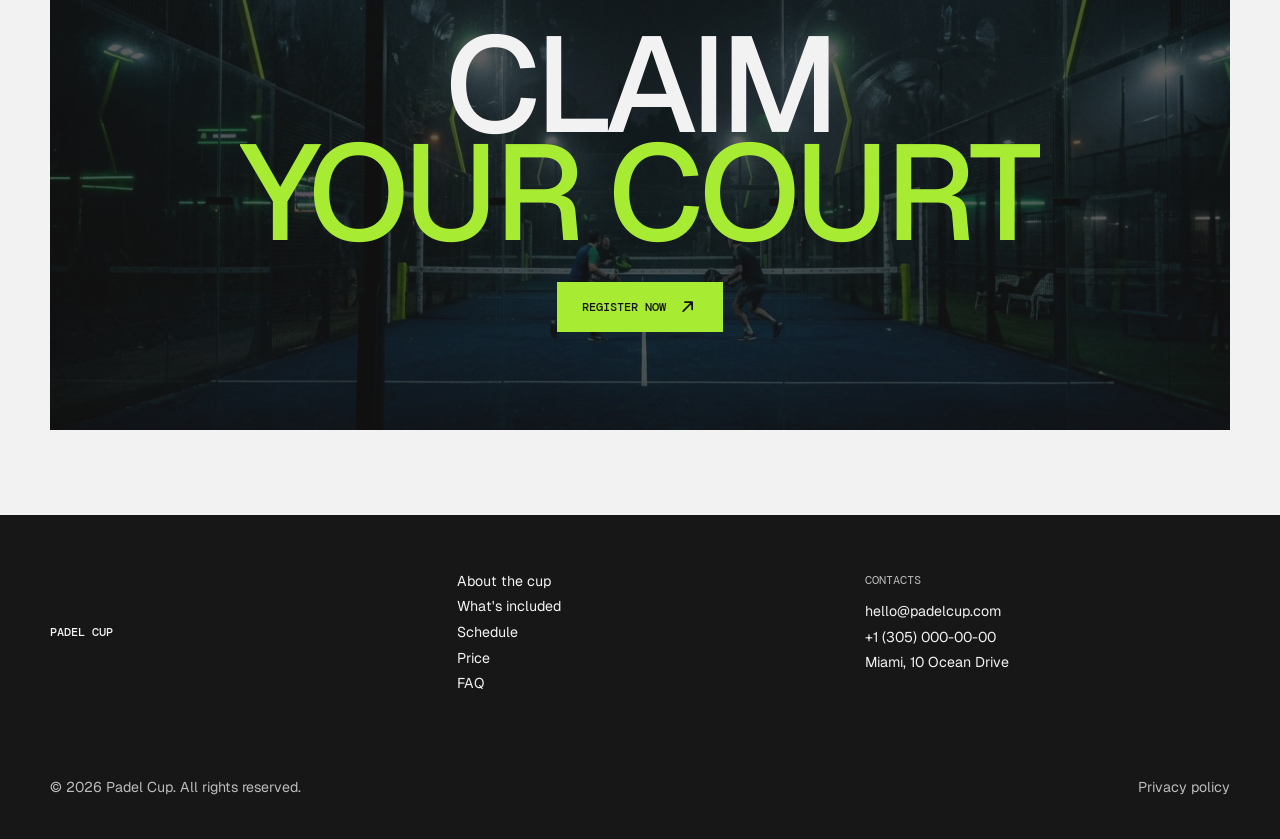
==== commit 94c0cb7f: "Calmer motion: smaller reveal travel, hairline rally with one ring and a plain ball Co-Authored-By: " ====
--- a/index.html
+++ b/index.html
@@ -8,7 +8,7 @@
 <link rel="preconnect" href="https://fonts.googleapis.com">
 <link rel="preconnect" href="https://fonts.gstatic.com" crossorigin>
 <link href="https://fonts.googleapis.com/css2?family=DM+Mono:wght@400;500&family=Geist:wght@400;500;600&display=swap" rel="stylesheet">
-<link rel="stylesheet" href="styles.css?v=13">
+<link rel="stylesheet" href="styles.css?v=14">
 </head>
 <body class="is-loading">
 
@@ -333,6 +333,6 @@
 </div>
 
 <script src="assets/vendor/lenis.min.js"></script>
-<script src="app.js?v=18"></script>
+<script src="app.js?v=19"></script>
 </body>
 </html>
--- a/styles.css
+++ b/styles.css
@@ -132,7 +132,7 @@
 .cards2{display:grid;grid-template-columns:repeat(2,1fr);gap:1.5rem}
 
 /* reveal */
-[data-reveal]{opacity:0;transform:translateY(2.5rem);transition:opacity 1s var(--ease),transform 1.1s var(--ease);transition-delay:calc(var(--i,0)*100ms)}
+[data-reveal]{opacity:0;transform:translateY(1.75rem);transition:opacity 1s var(--ease),transform 1.1s var(--ease);transition-delay:calc(var(--i,0)*100ms)}
 [data-reveal].in{opacity:1;transform:none}
 .sp .w{display:inline-block;overflow:hidden;vertical-align:top;padding-bottom:.14em;margin-bottom:-.14em}
 .sp .ch{display:inline-block;transform:translateY(112%);transition:transform 1s var(--ease);transition-delay:calc(var(--c)*var(--step,24ms))}
@@ -443,12 +443,12 @@
   html.css-par .scrub{view-timeline:--st block}
   html.css-par .scrub .w{animation:sc-word linear both;animation-timeline:--st;animation-range:cover calc(11% + 51% * var(--k) / var(--n)) cover calc(11% + 51% * (var(--k) + 6) / var(--n))}
   html.css-par .s-track{animation:sc-strip 32s linear infinite}
-  @keyframes sc-card{from{opacity:0;transform:translateY(80px) scale(.92)}to{opacity:1;transform:none}}
-  @keyframes sc-row{from{clip-path:inset(0 100% 0 0);transform:translateX(-2rem)}to{clip-path:inset(0 0 0 0);transform:none}}
-  @keyframes sc-media{from{opacity:0;transform:translateY(56px);clip-path:inset(0 0 100% 0)}to{opacity:1;transform:none;clip-path:inset(0 0 0 0)}}
+  @keyframes sc-card{from{opacity:0;transform:translateY(28px) scale(.98)}to{opacity:1;transform:none}}
+  @keyframes sc-row{from{clip-path:inset(0 100% 0 0);transform:translateX(-1rem)}to{clip-path:inset(0 0 0 0);transform:none}}
+  @keyframes sc-media{from{opacity:0;transform:translateY(28px);clip-path:inset(0 0 100% 0)}to{opacity:1;transform:none;clip-path:inset(0 0 0 0)}}
   @keyframes sc-ghost{from{transform:translateX(720px);opacity:.15}to{transform:none;opacity:1}}
-  @keyframes sc-feat{from{opacity:0;transform:translateY(120px) scale(.96)}to{opacity:1;transform:none}}
-  @keyframes sc-step{from{opacity:0;transform:translateY(60px)}to{opacity:1;transform:none}}
+  @keyframes sc-feat{from{opacity:0;transform:translateY(40px) scale(.98)}to{opacity:1;transform:none}}
+  @keyframes sc-step{from{opacity:0;transform:translateY(28px)}to{opacity:1;transform:none}}
   @keyframes sc-word{from{color:#B0B0B0}to{color:#171717}}
   @keyframes sc-strip{to{transform:translateX(-50%)}}
 }
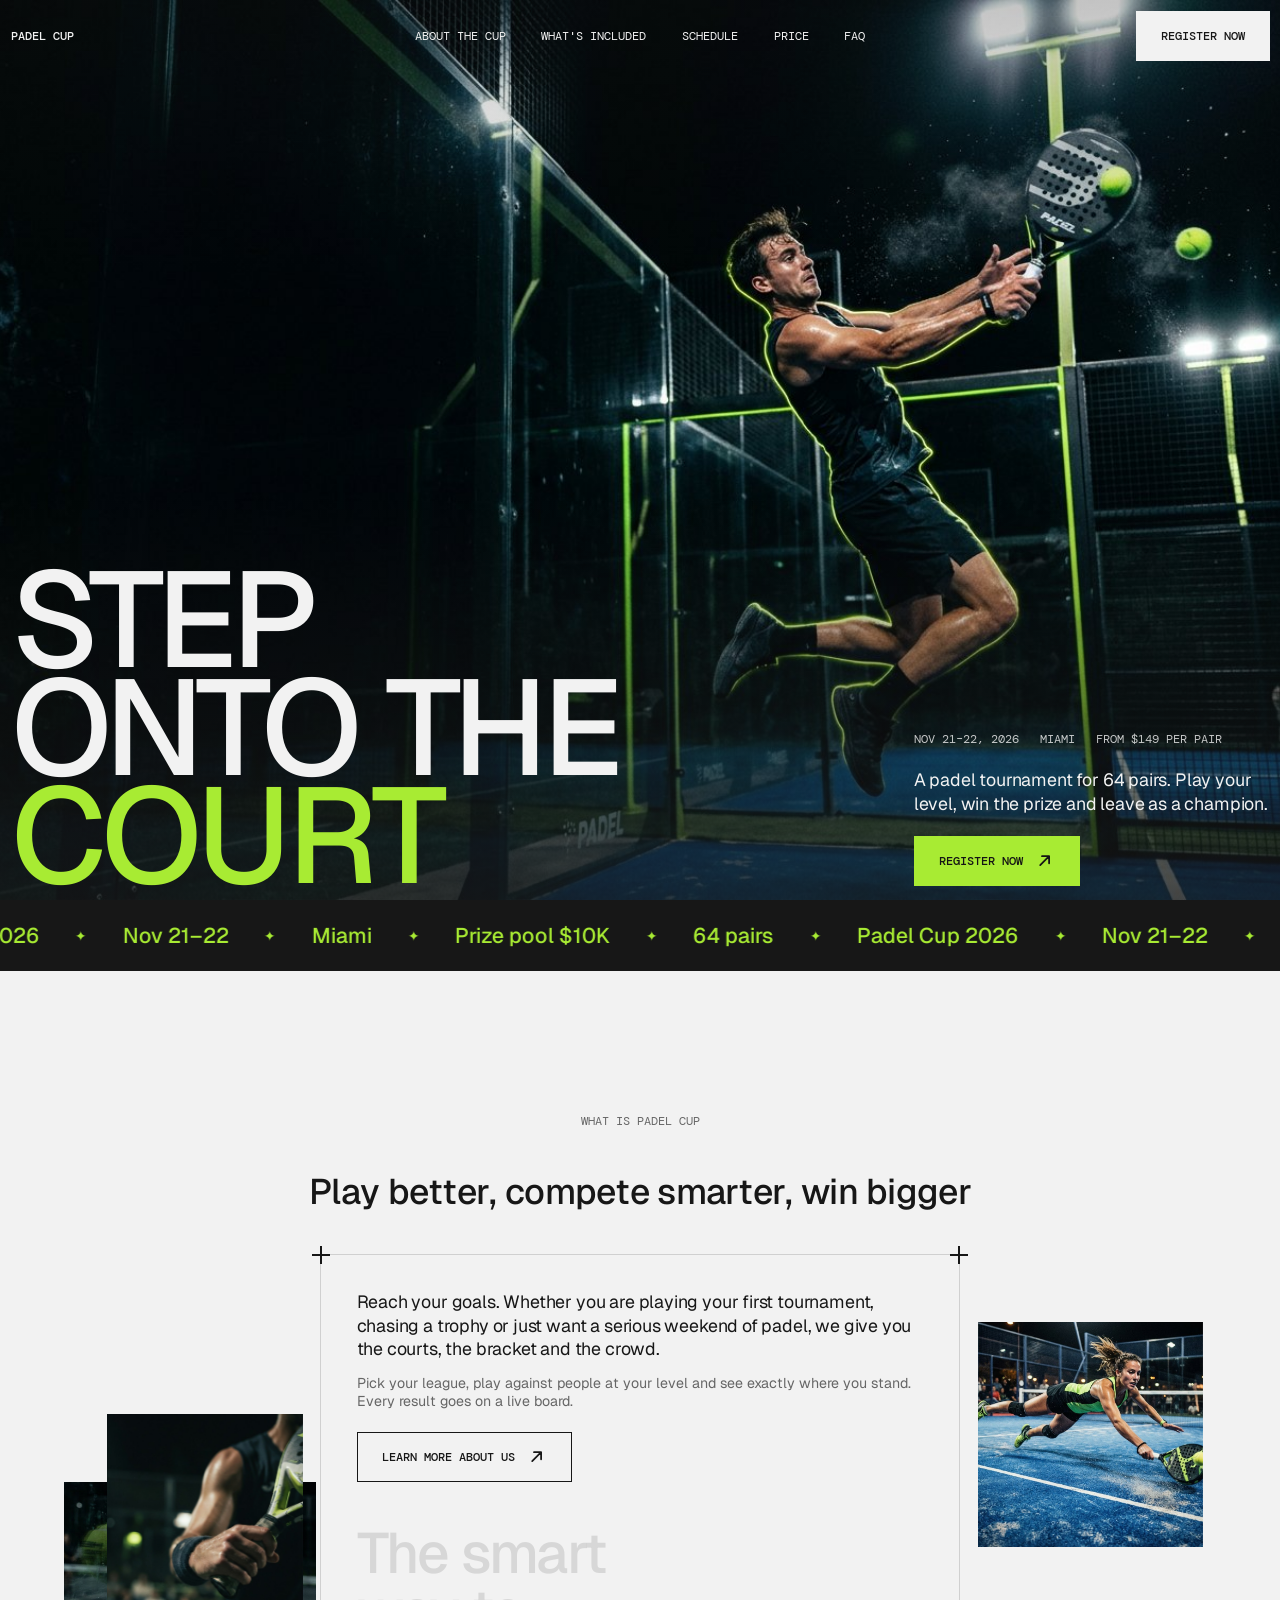
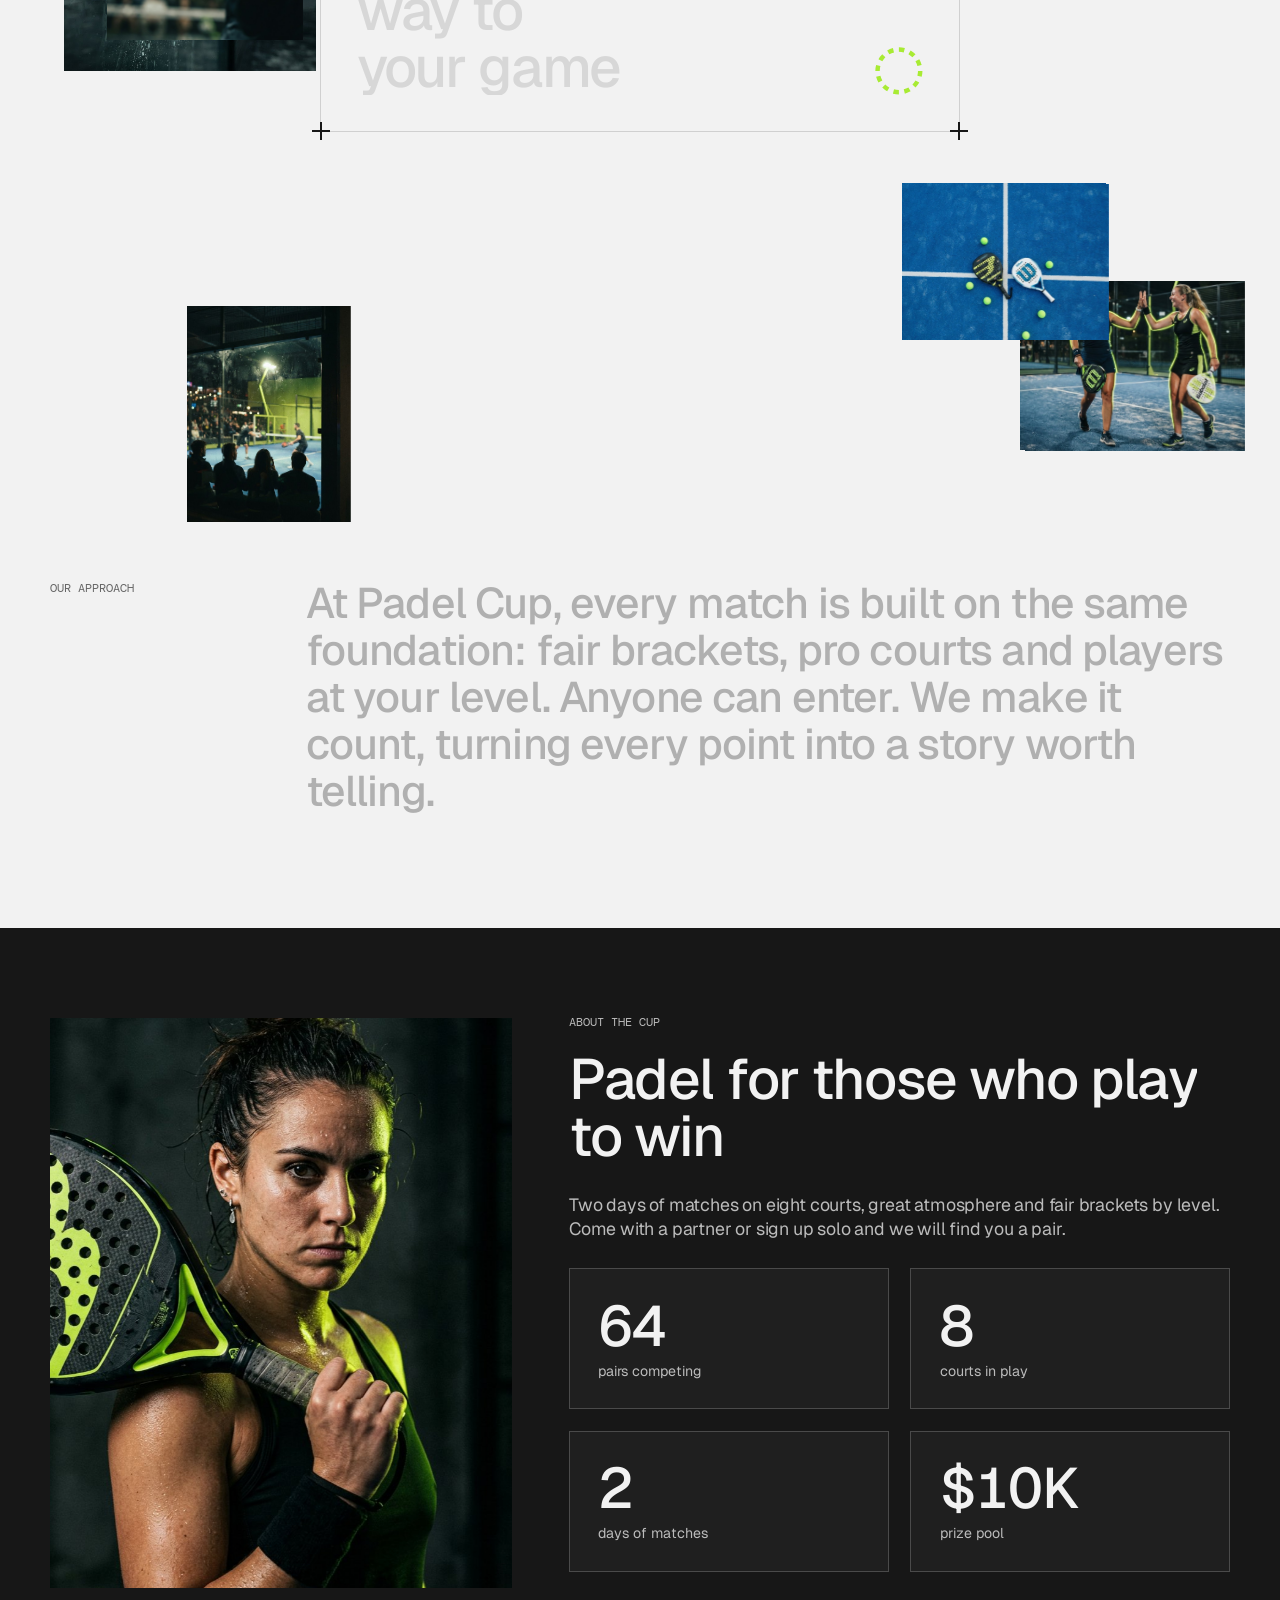
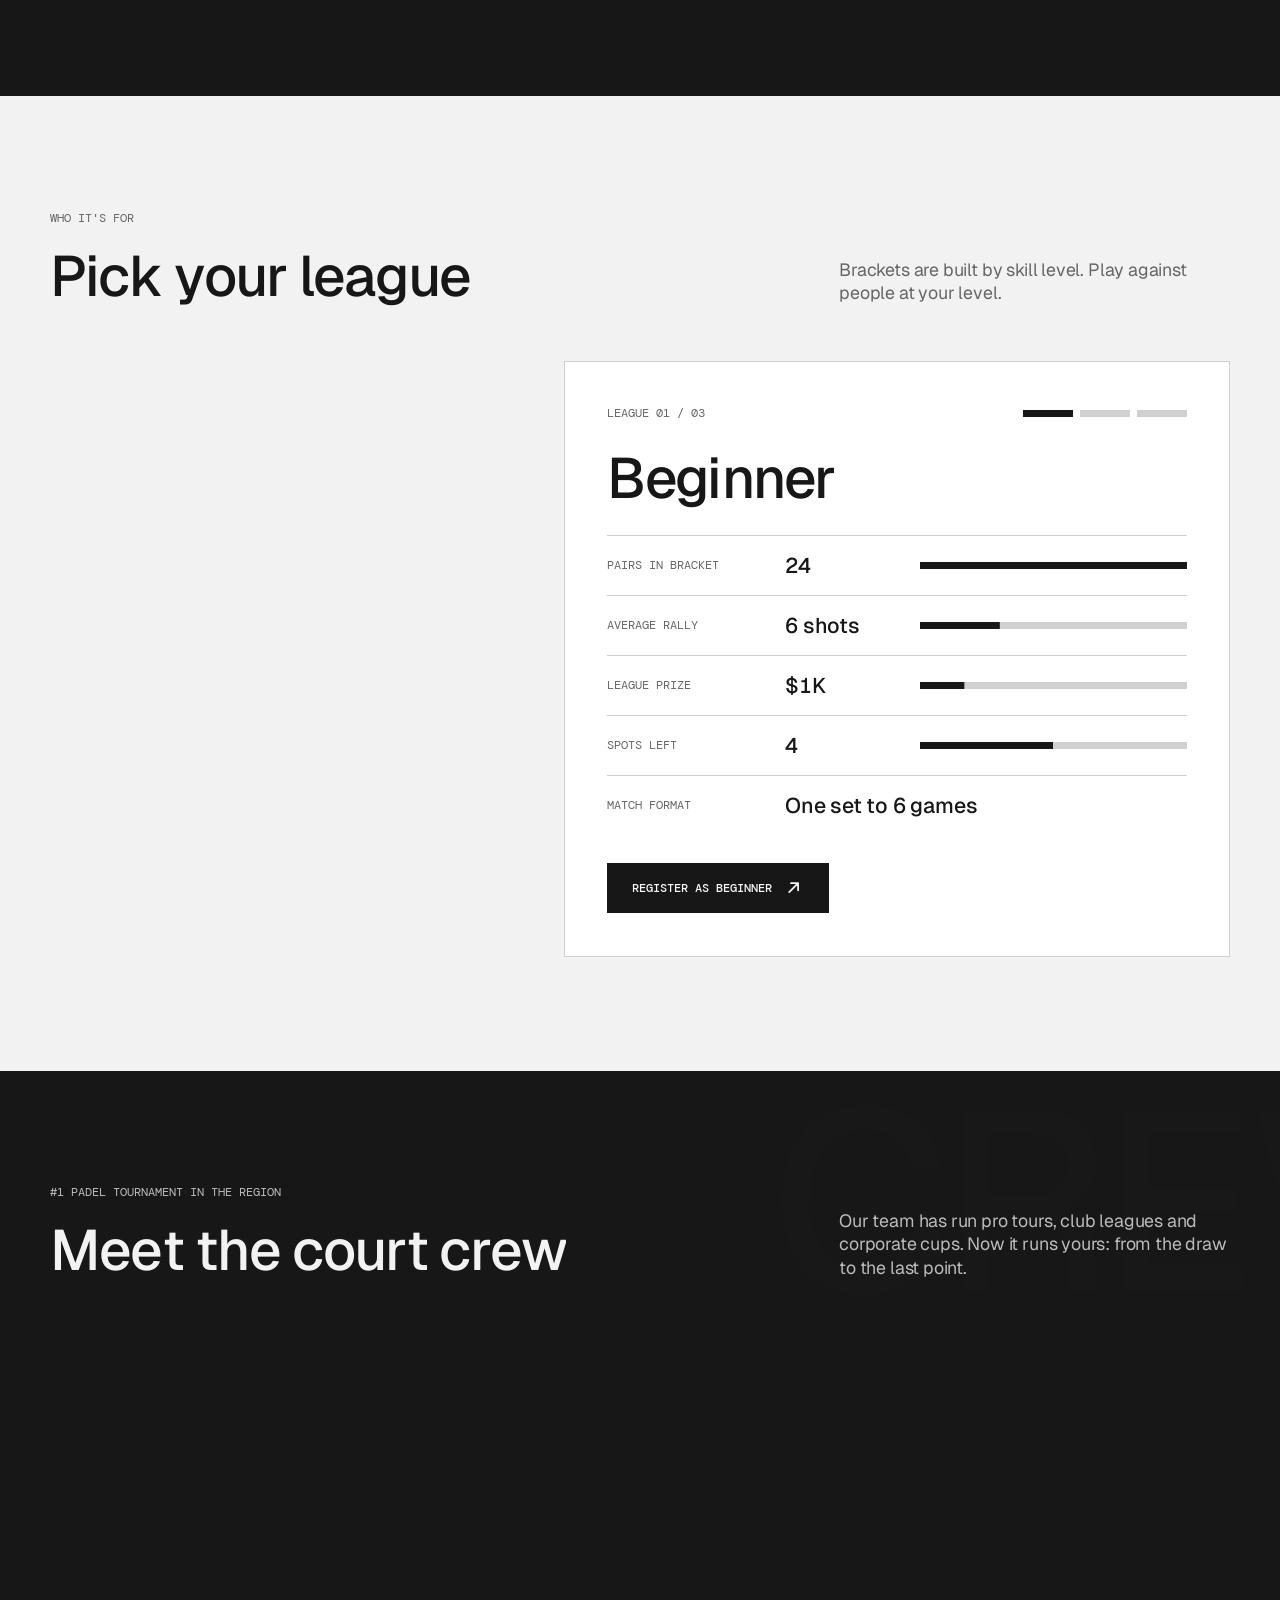
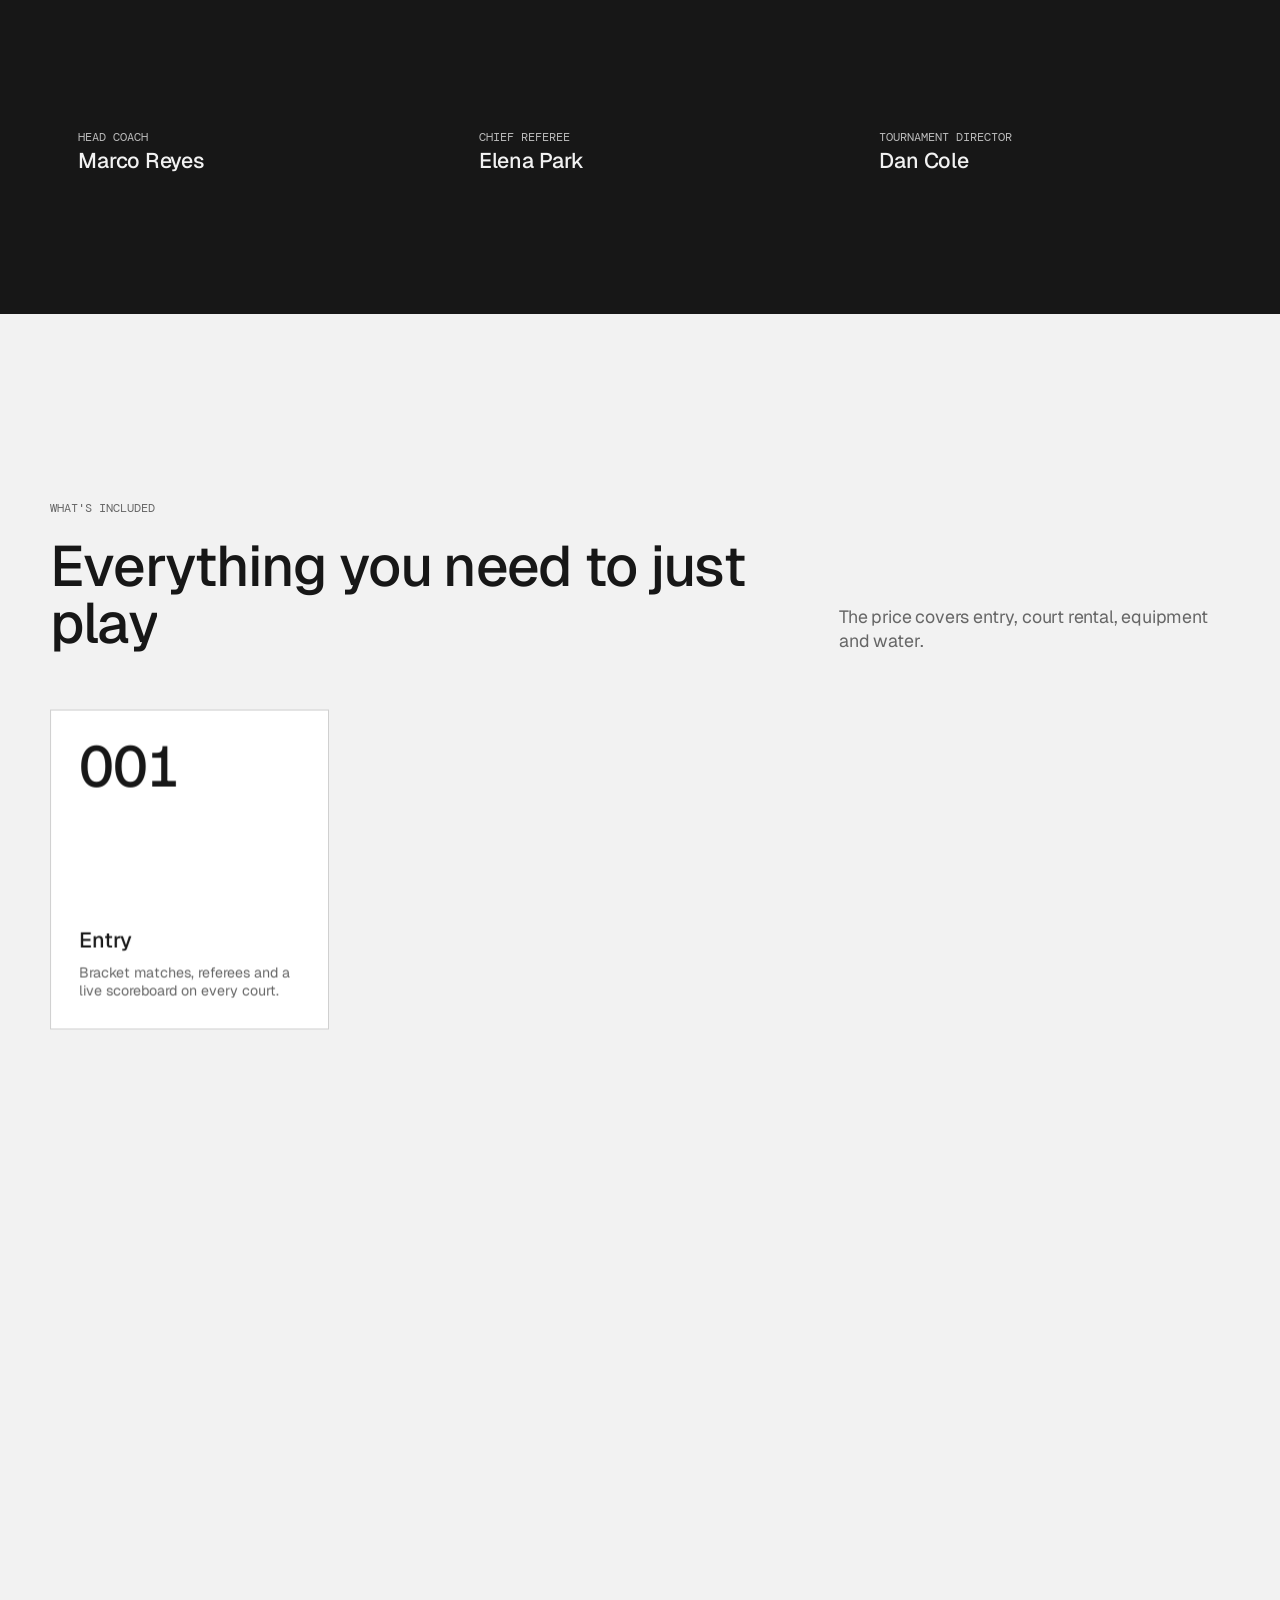
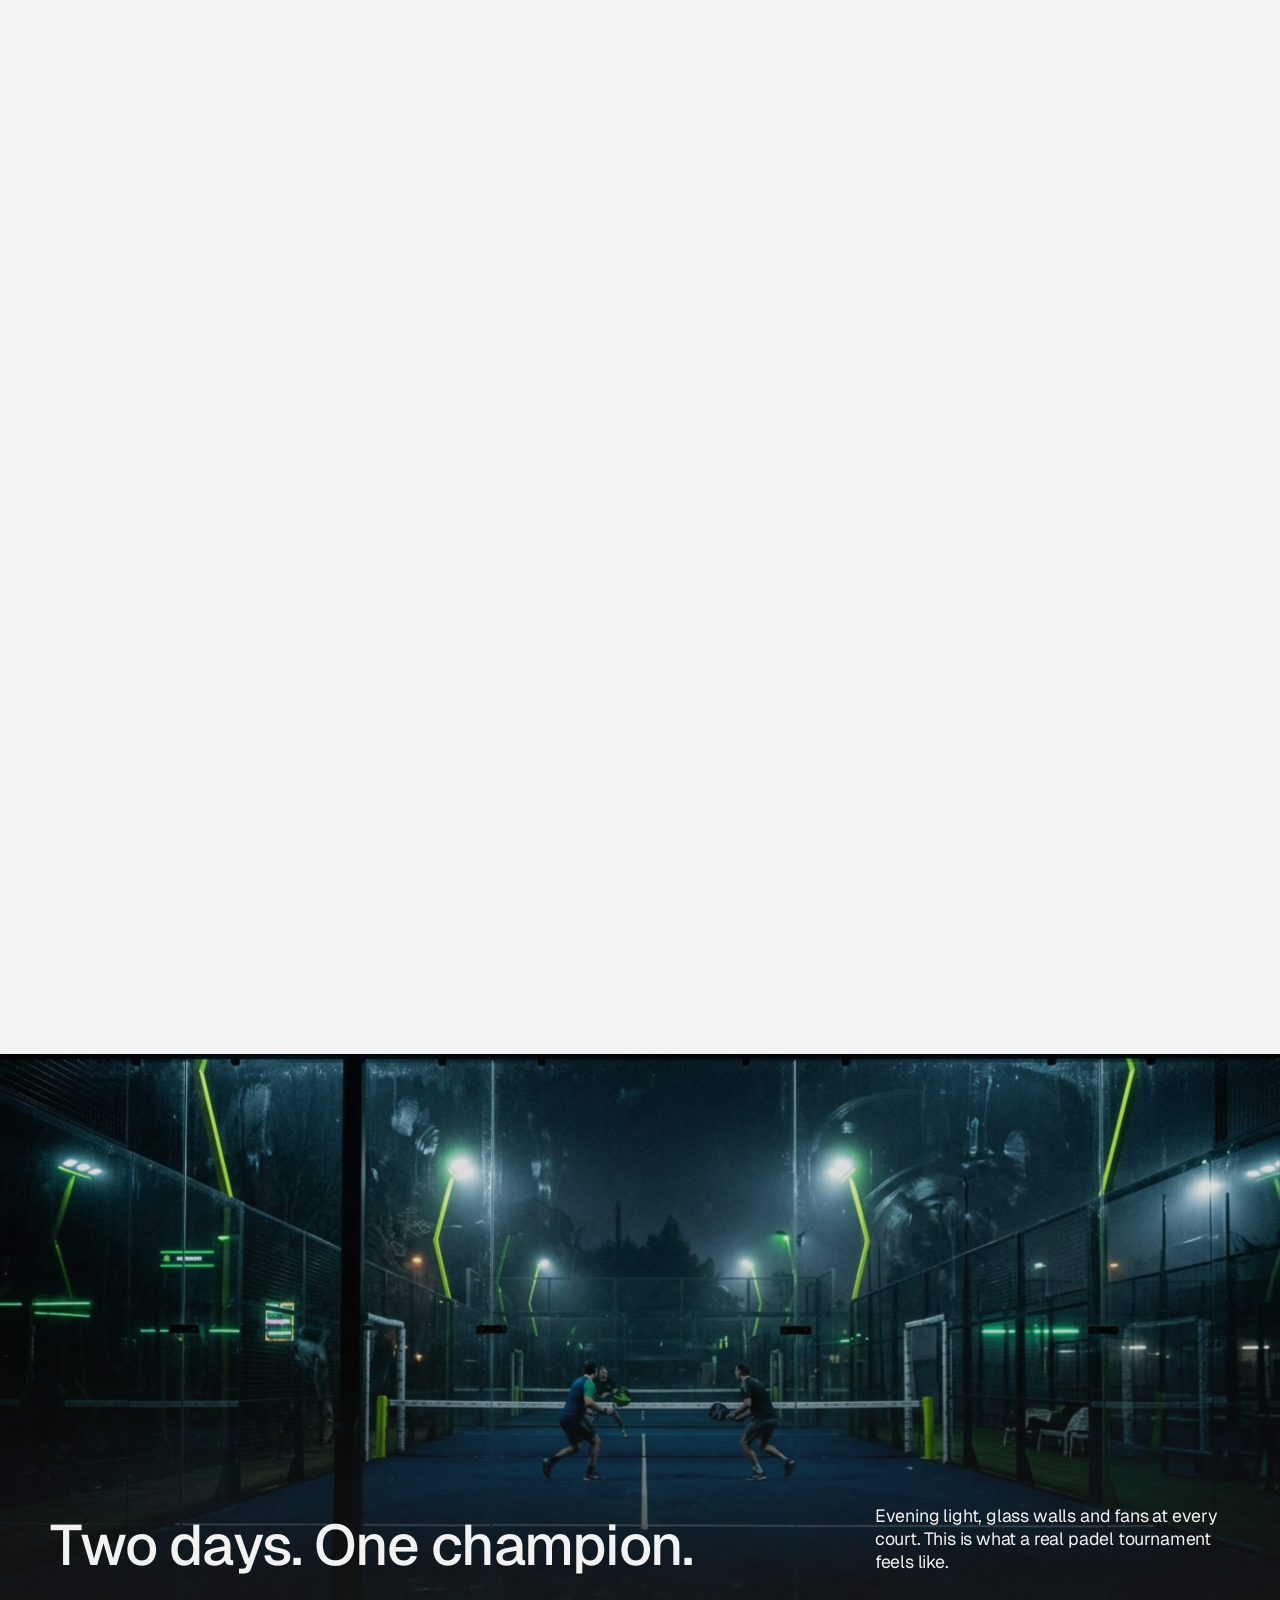
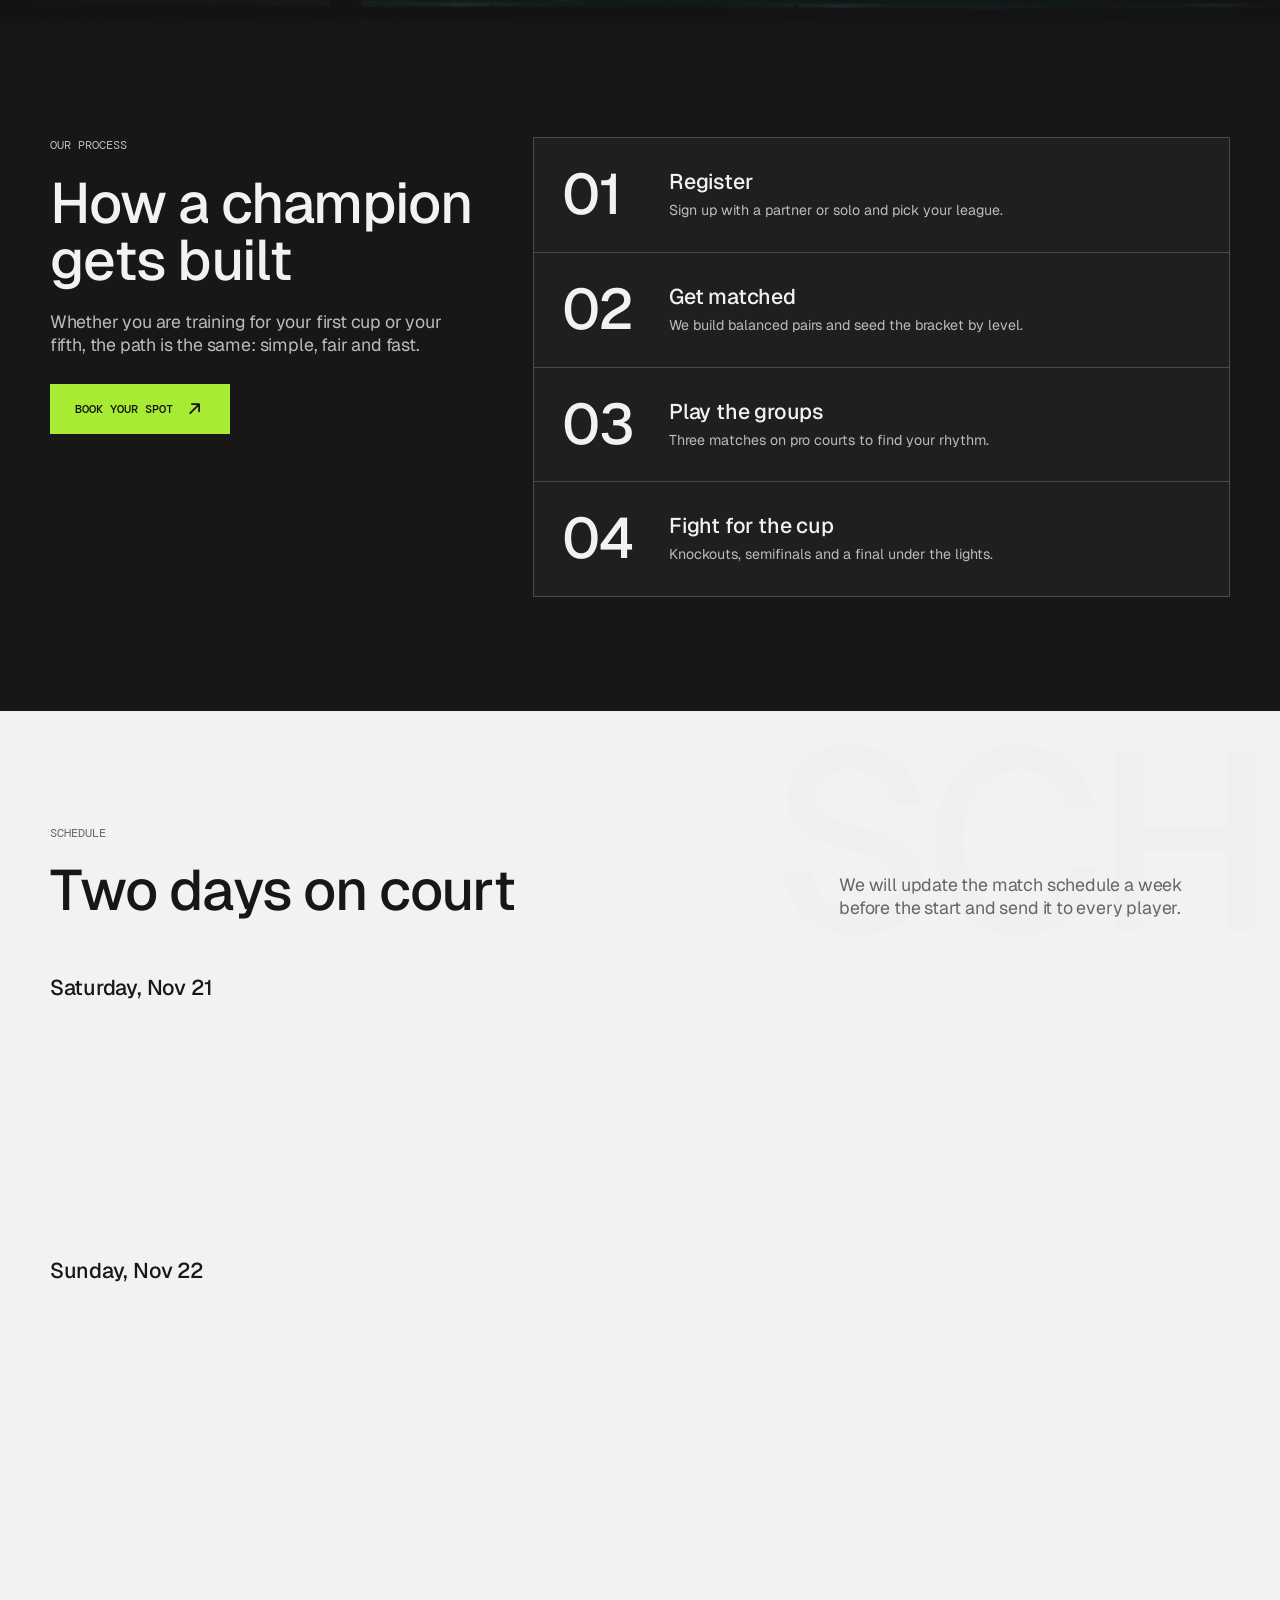
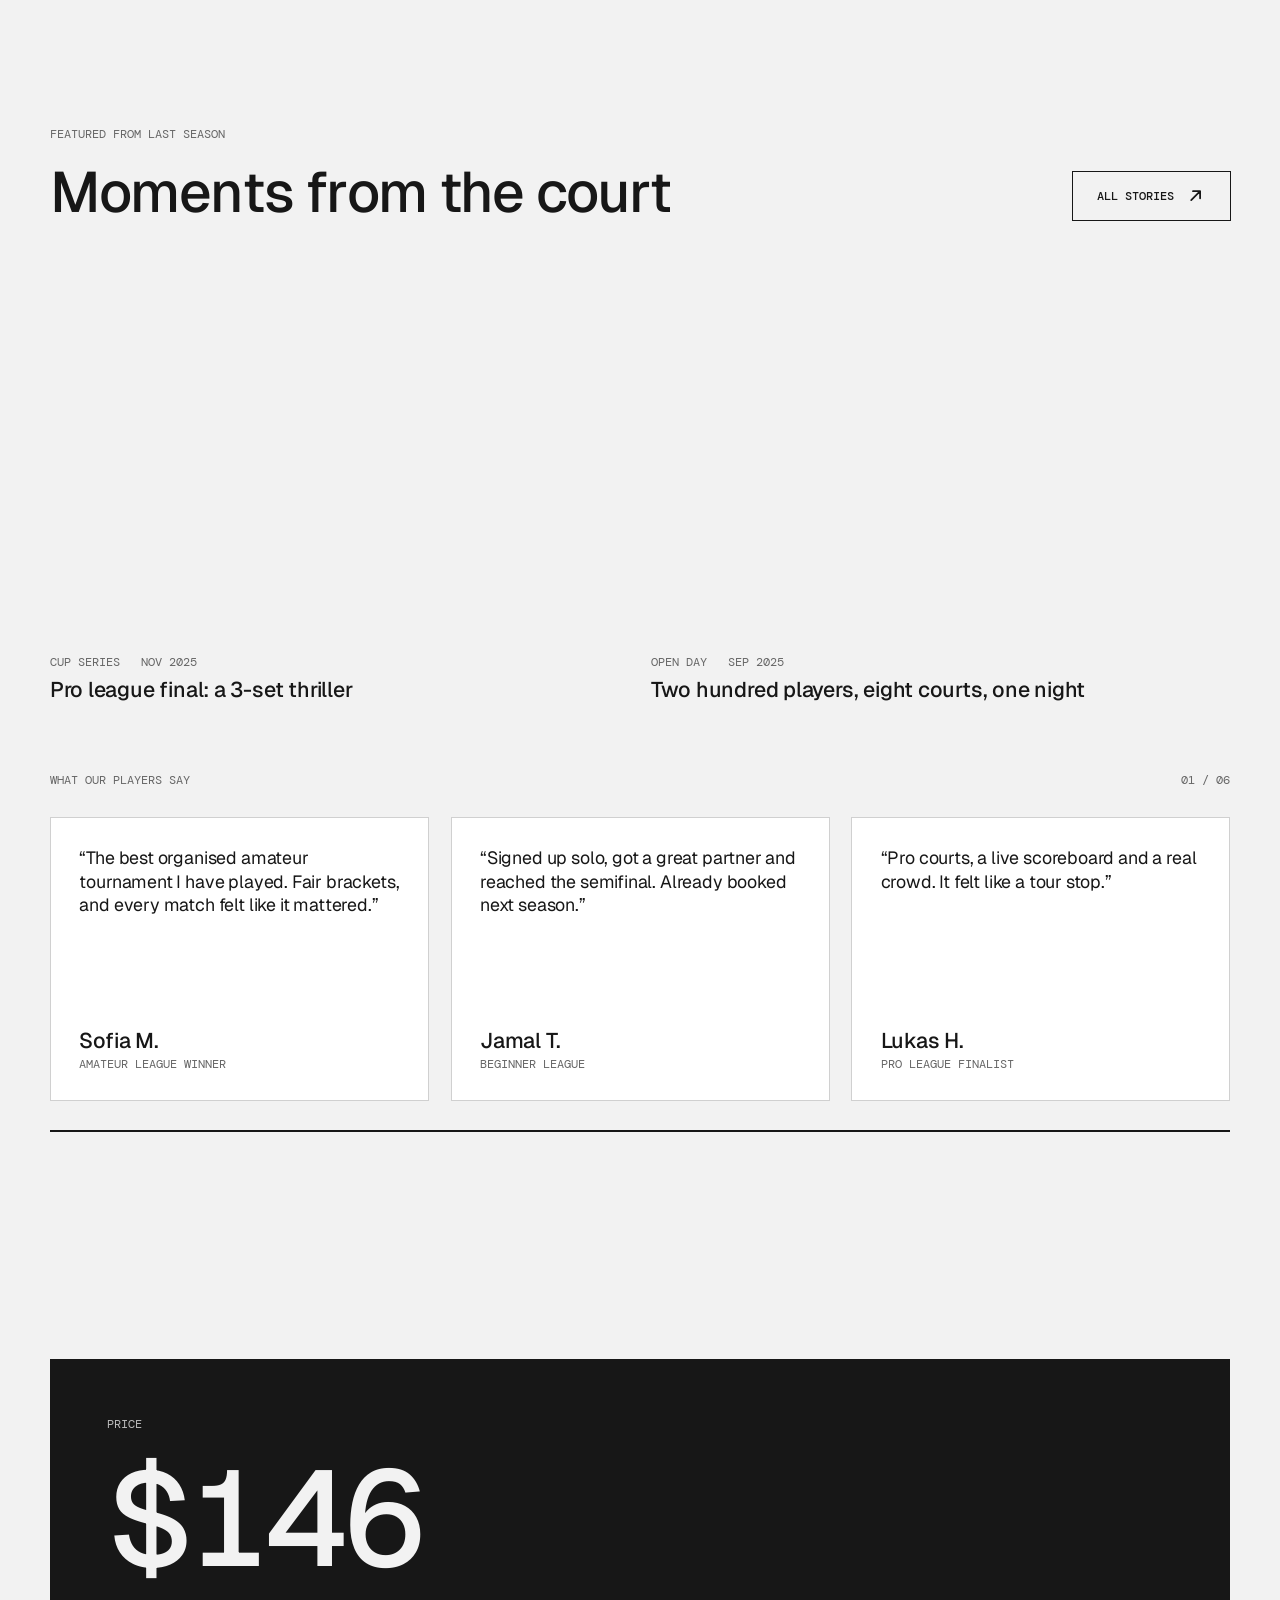
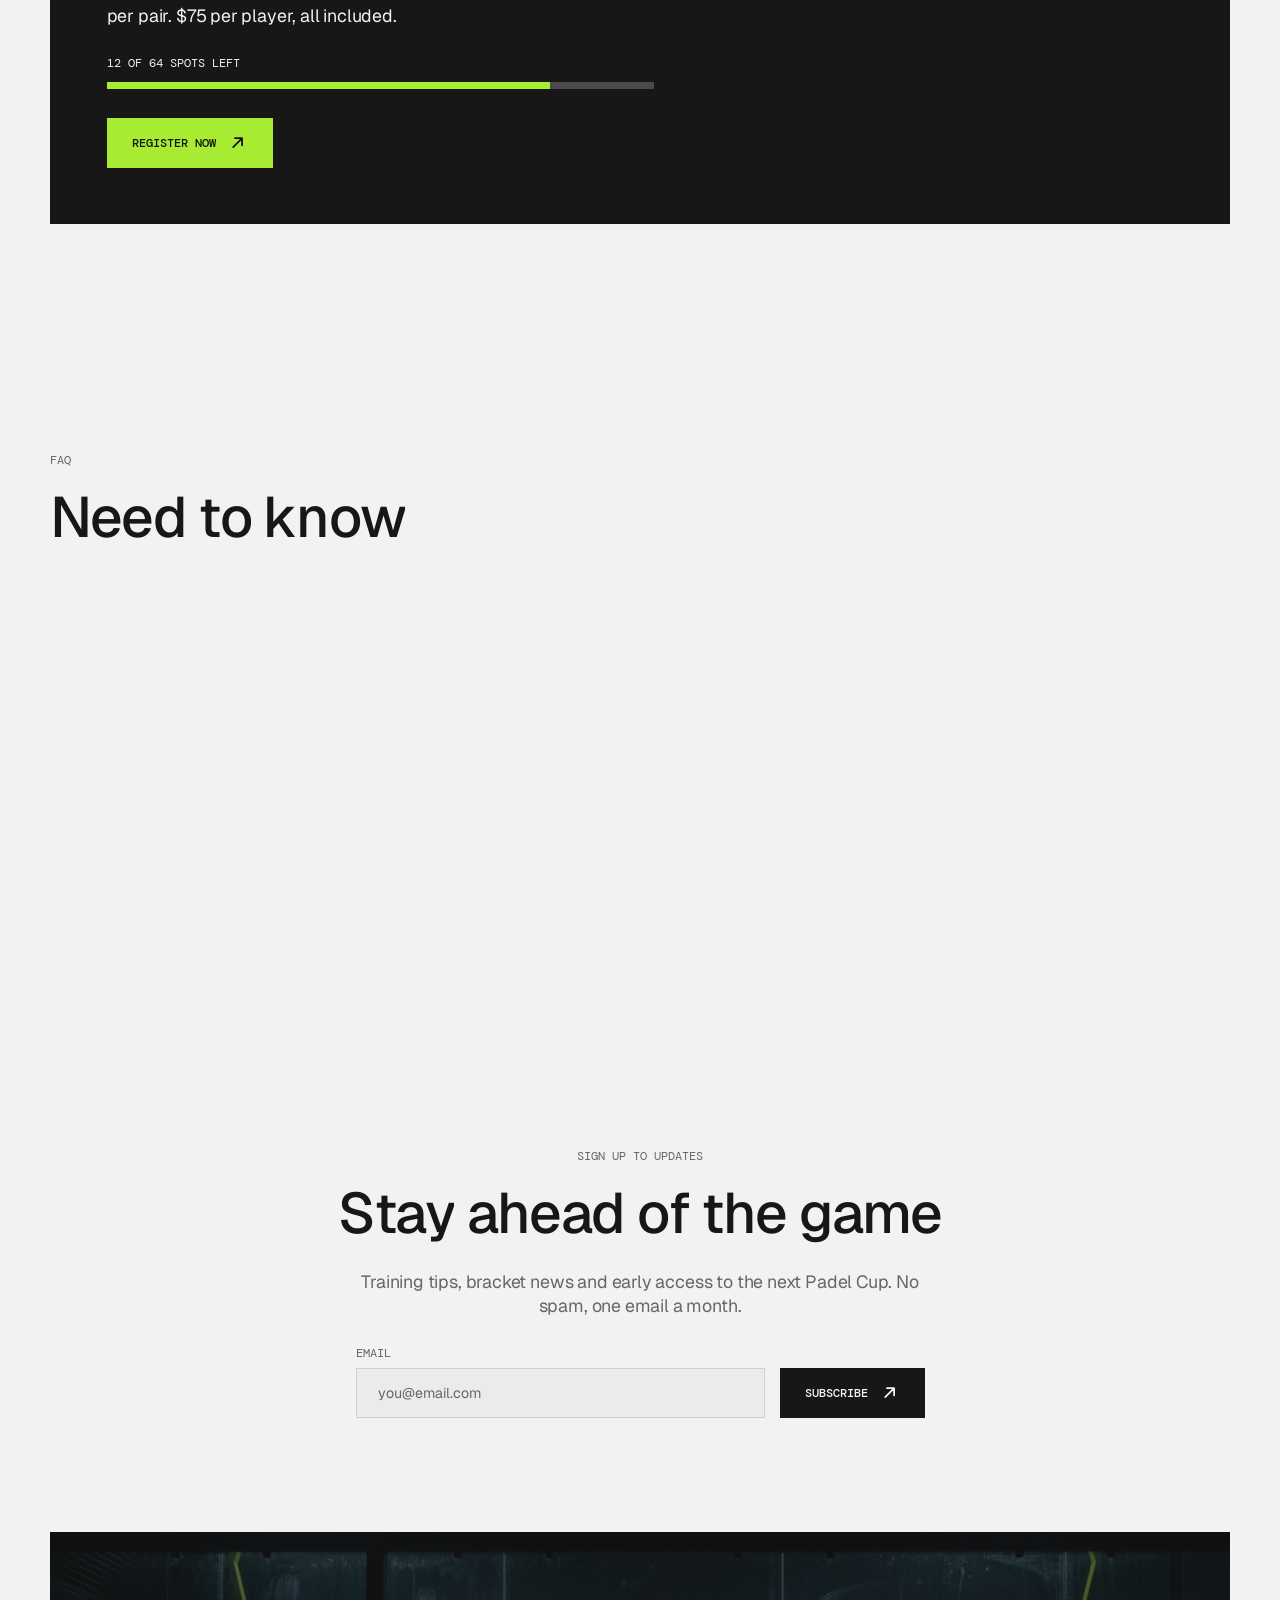
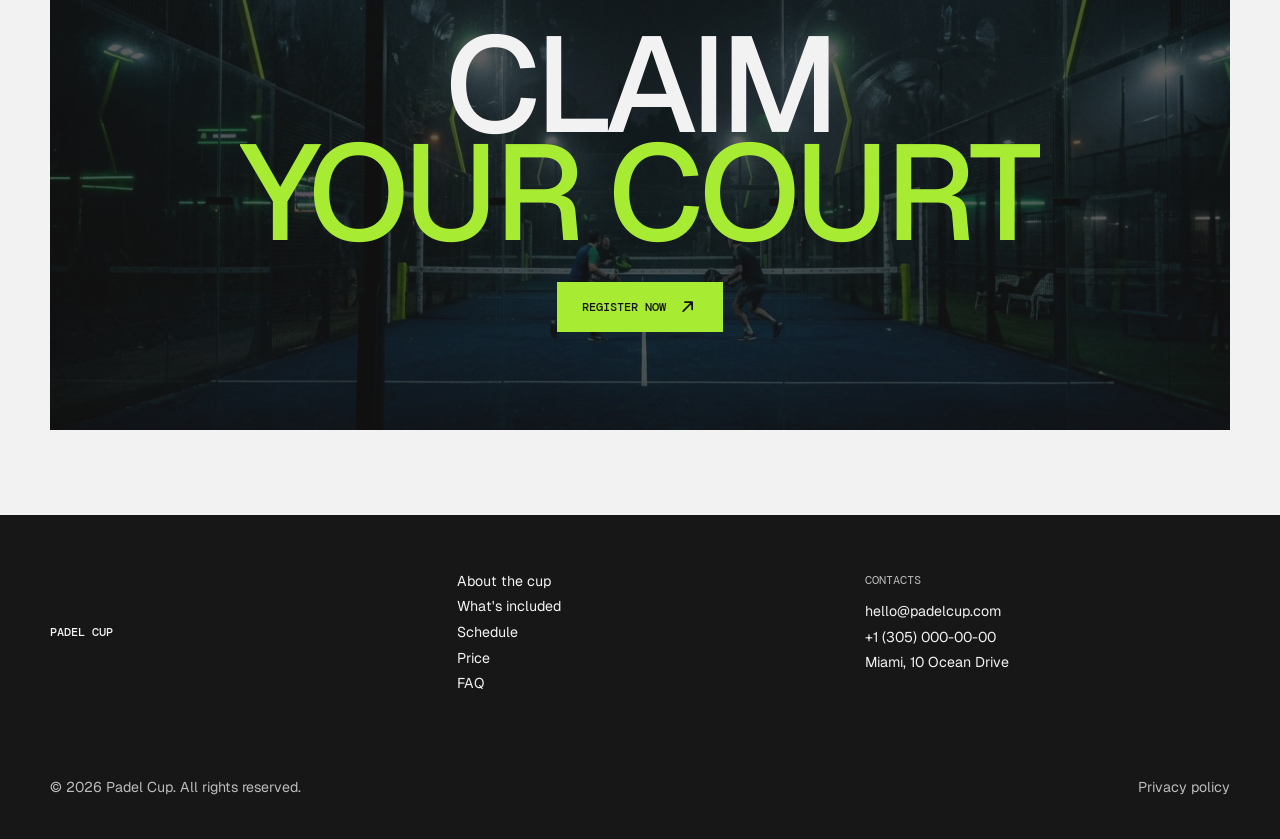
==== commit a795b5c1: "Ball hops above a floor line with a contact shadow and squash; subtle velocity skew on collage photo" ====
--- a/index.html
+++ b/index.html
@@ -333,6 +333,6 @@
 </div>
 
 <script src="assets/vendor/lenis.min.js"></script>
-<script src="app.js?v=19"></script>
+<script src="app.js?v=20"></script>
 </body>
 </html>
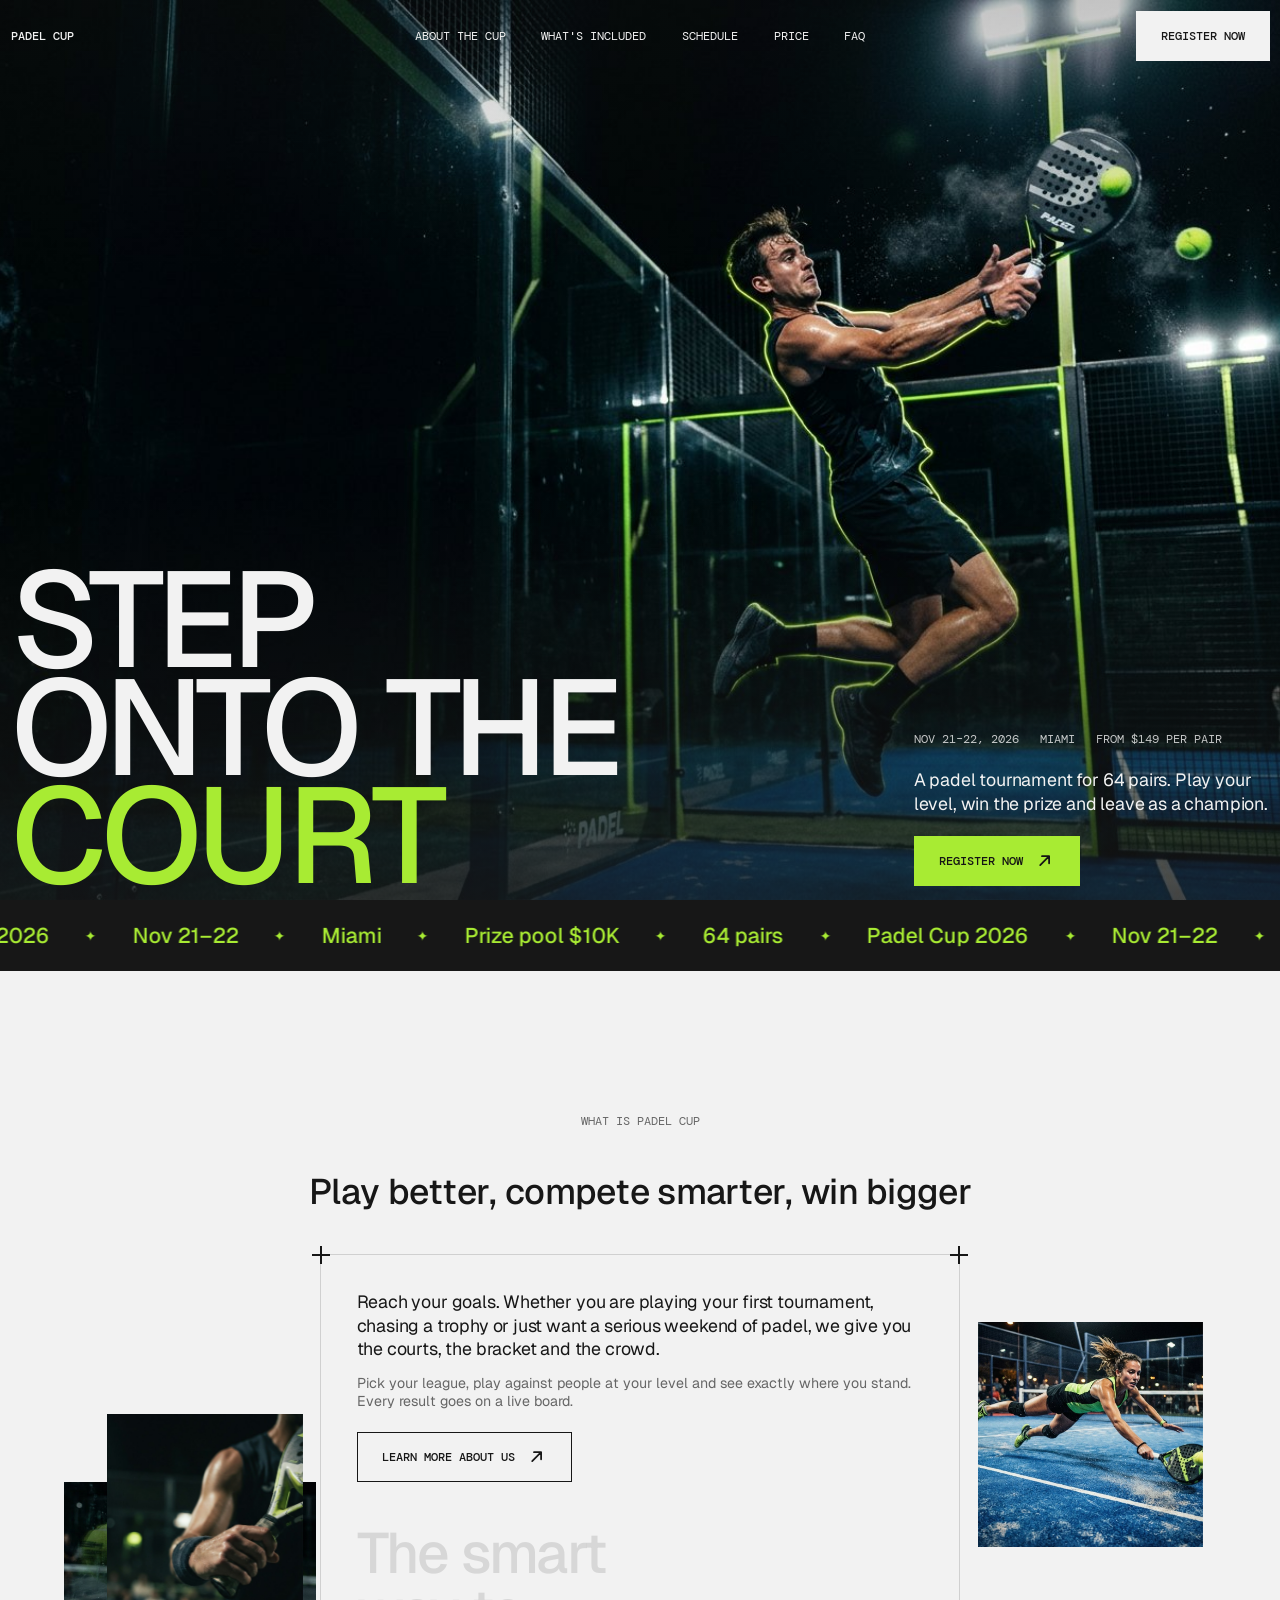
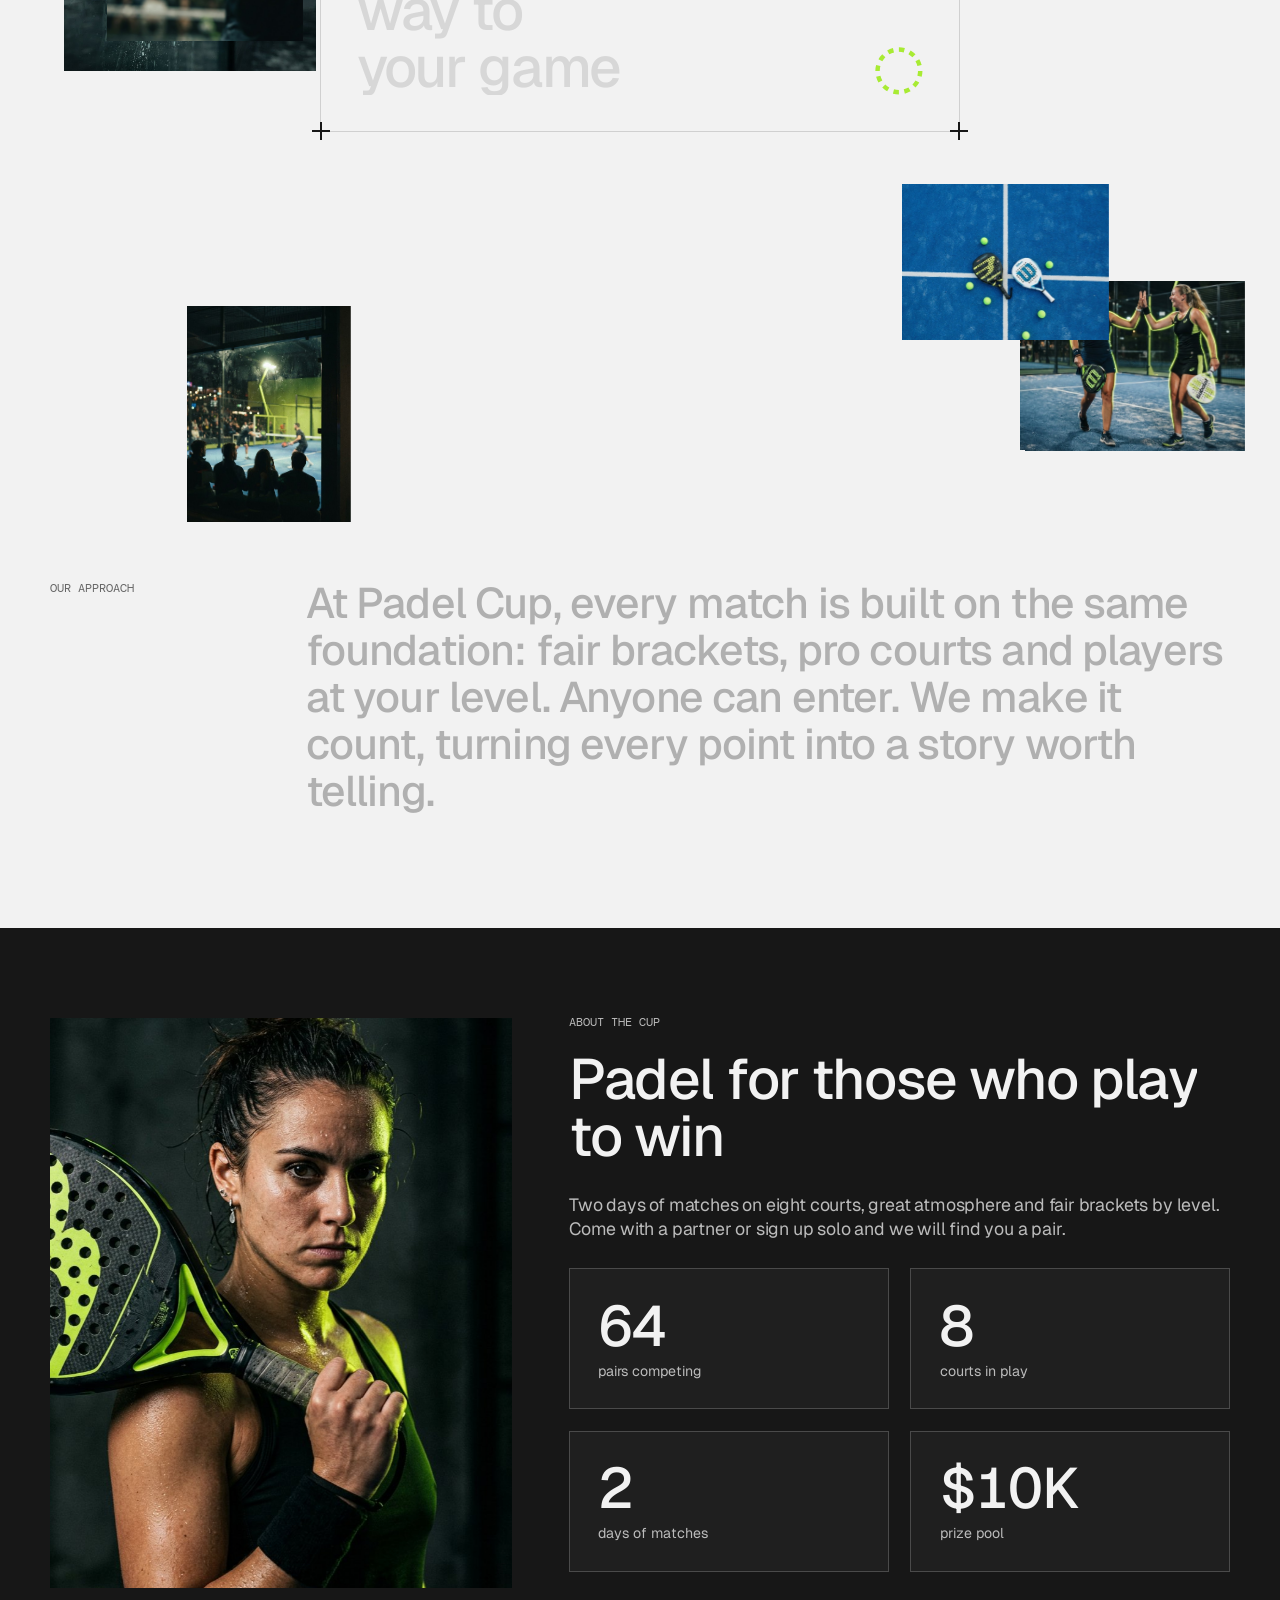
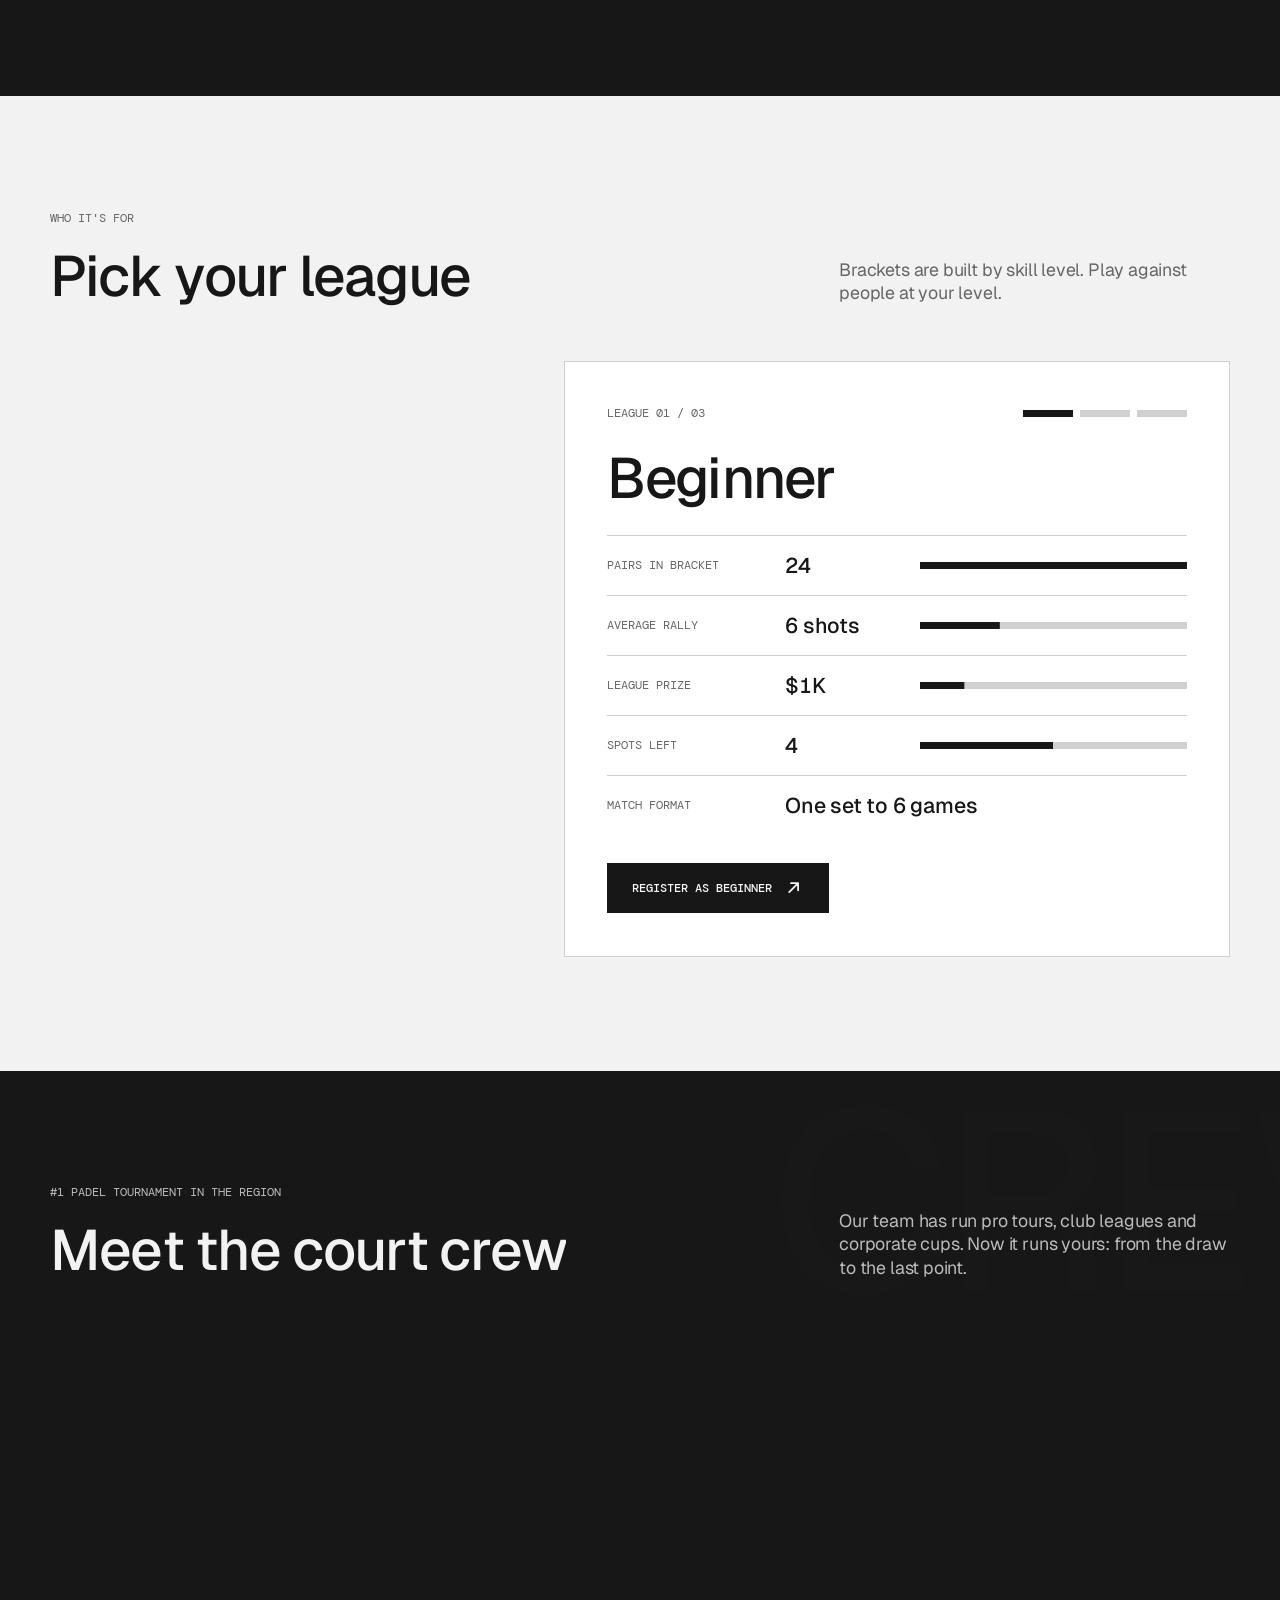
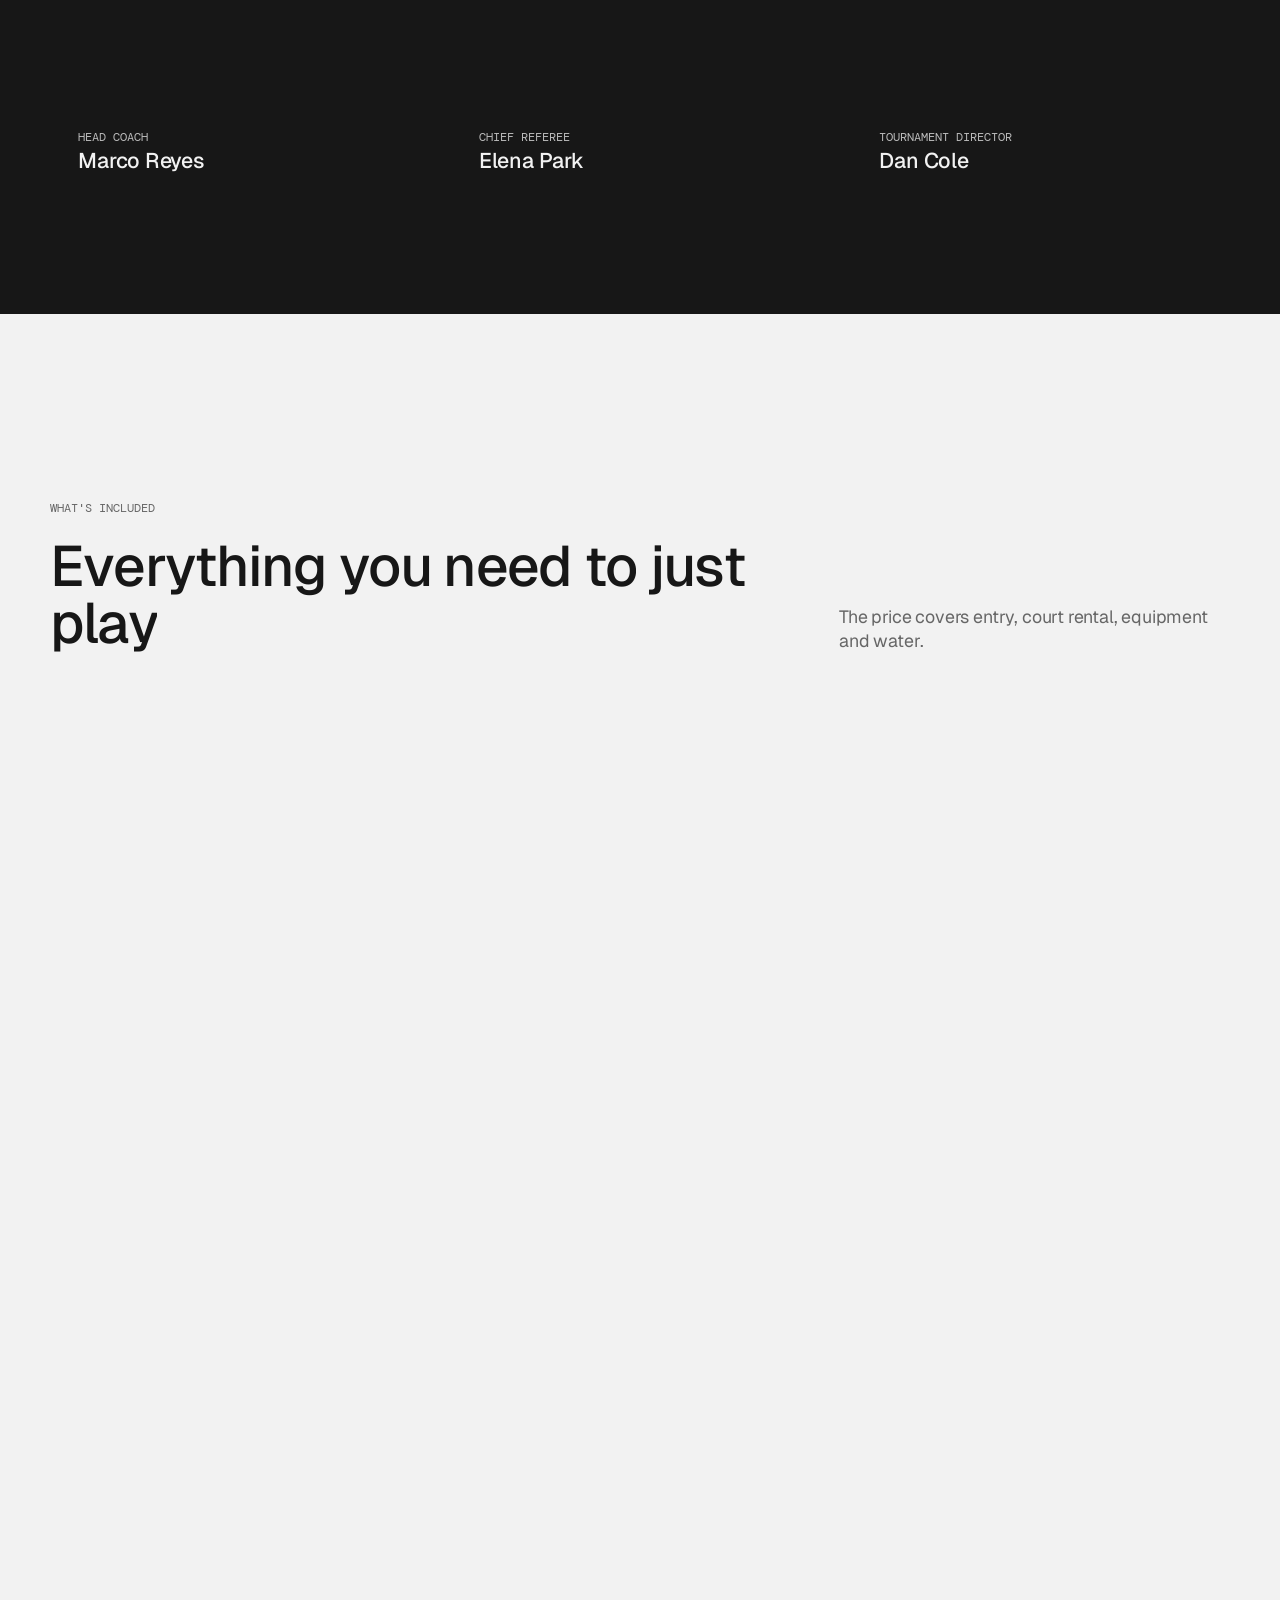
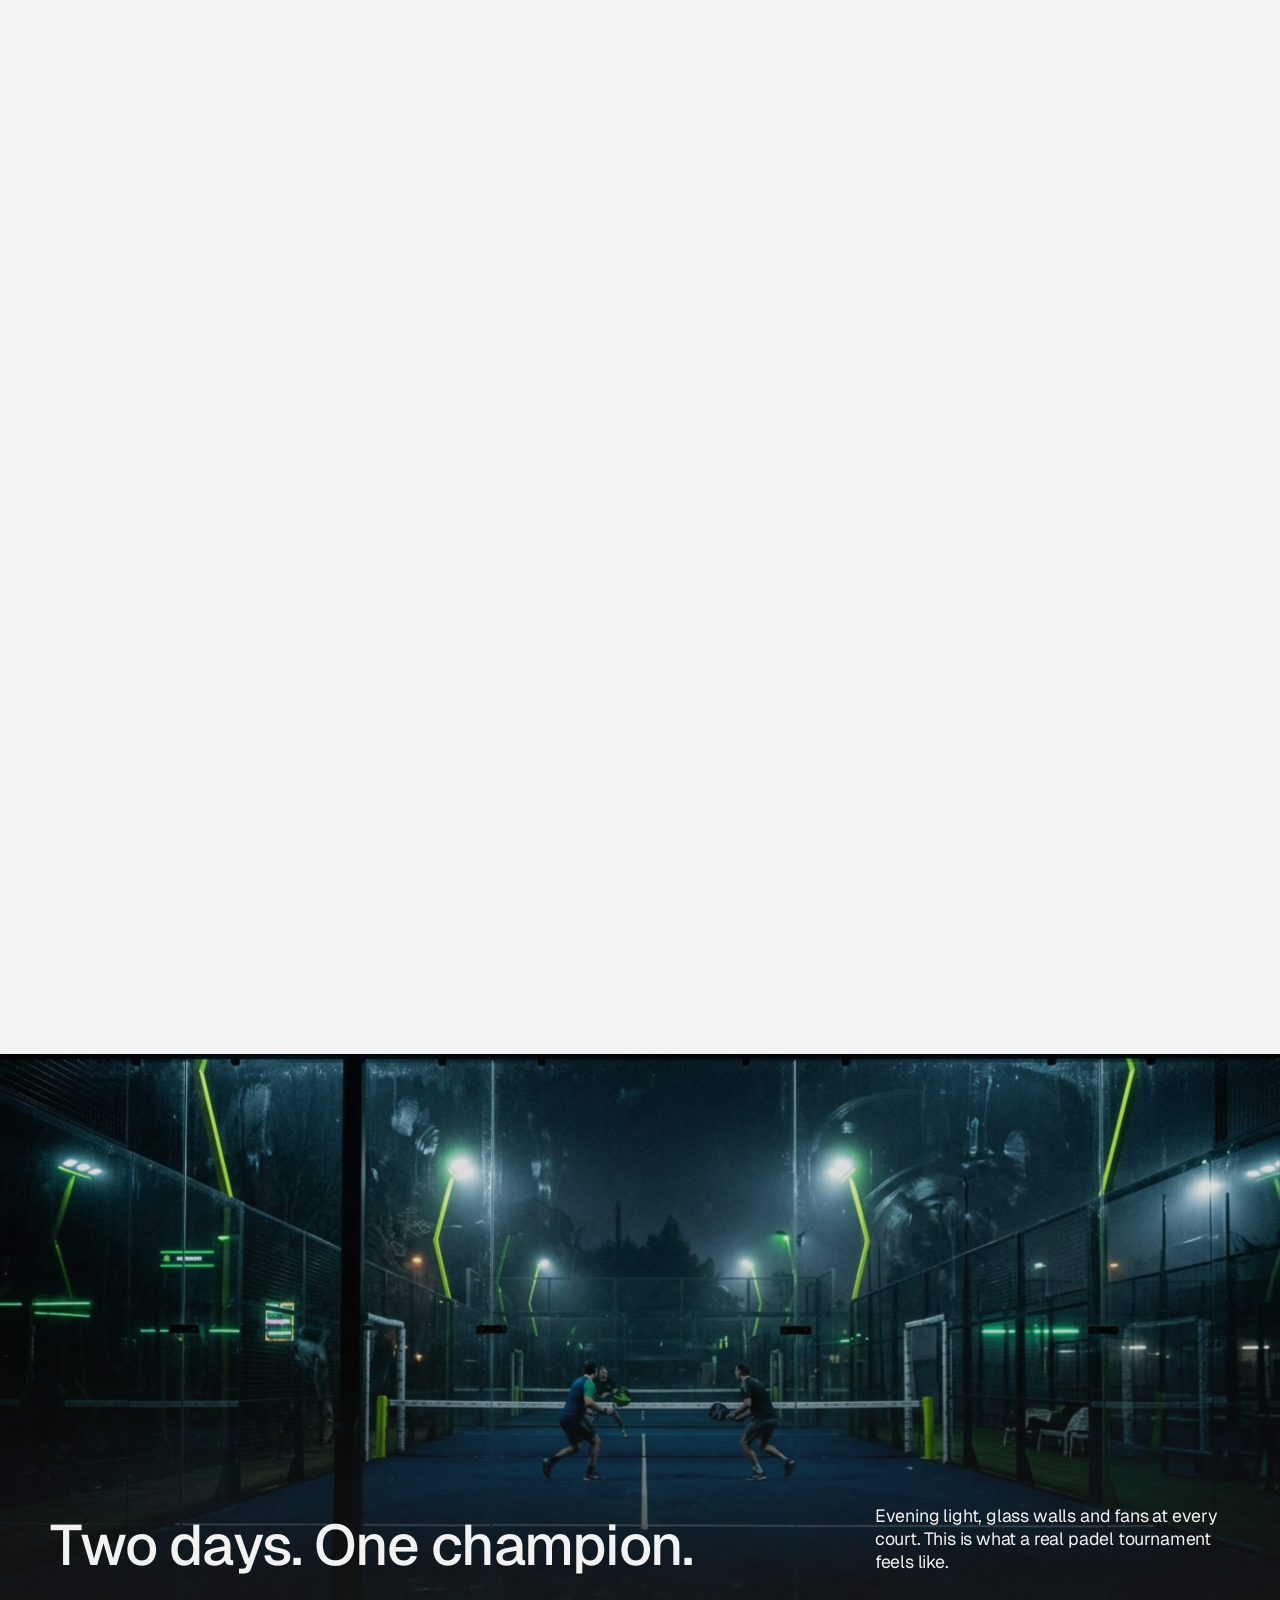
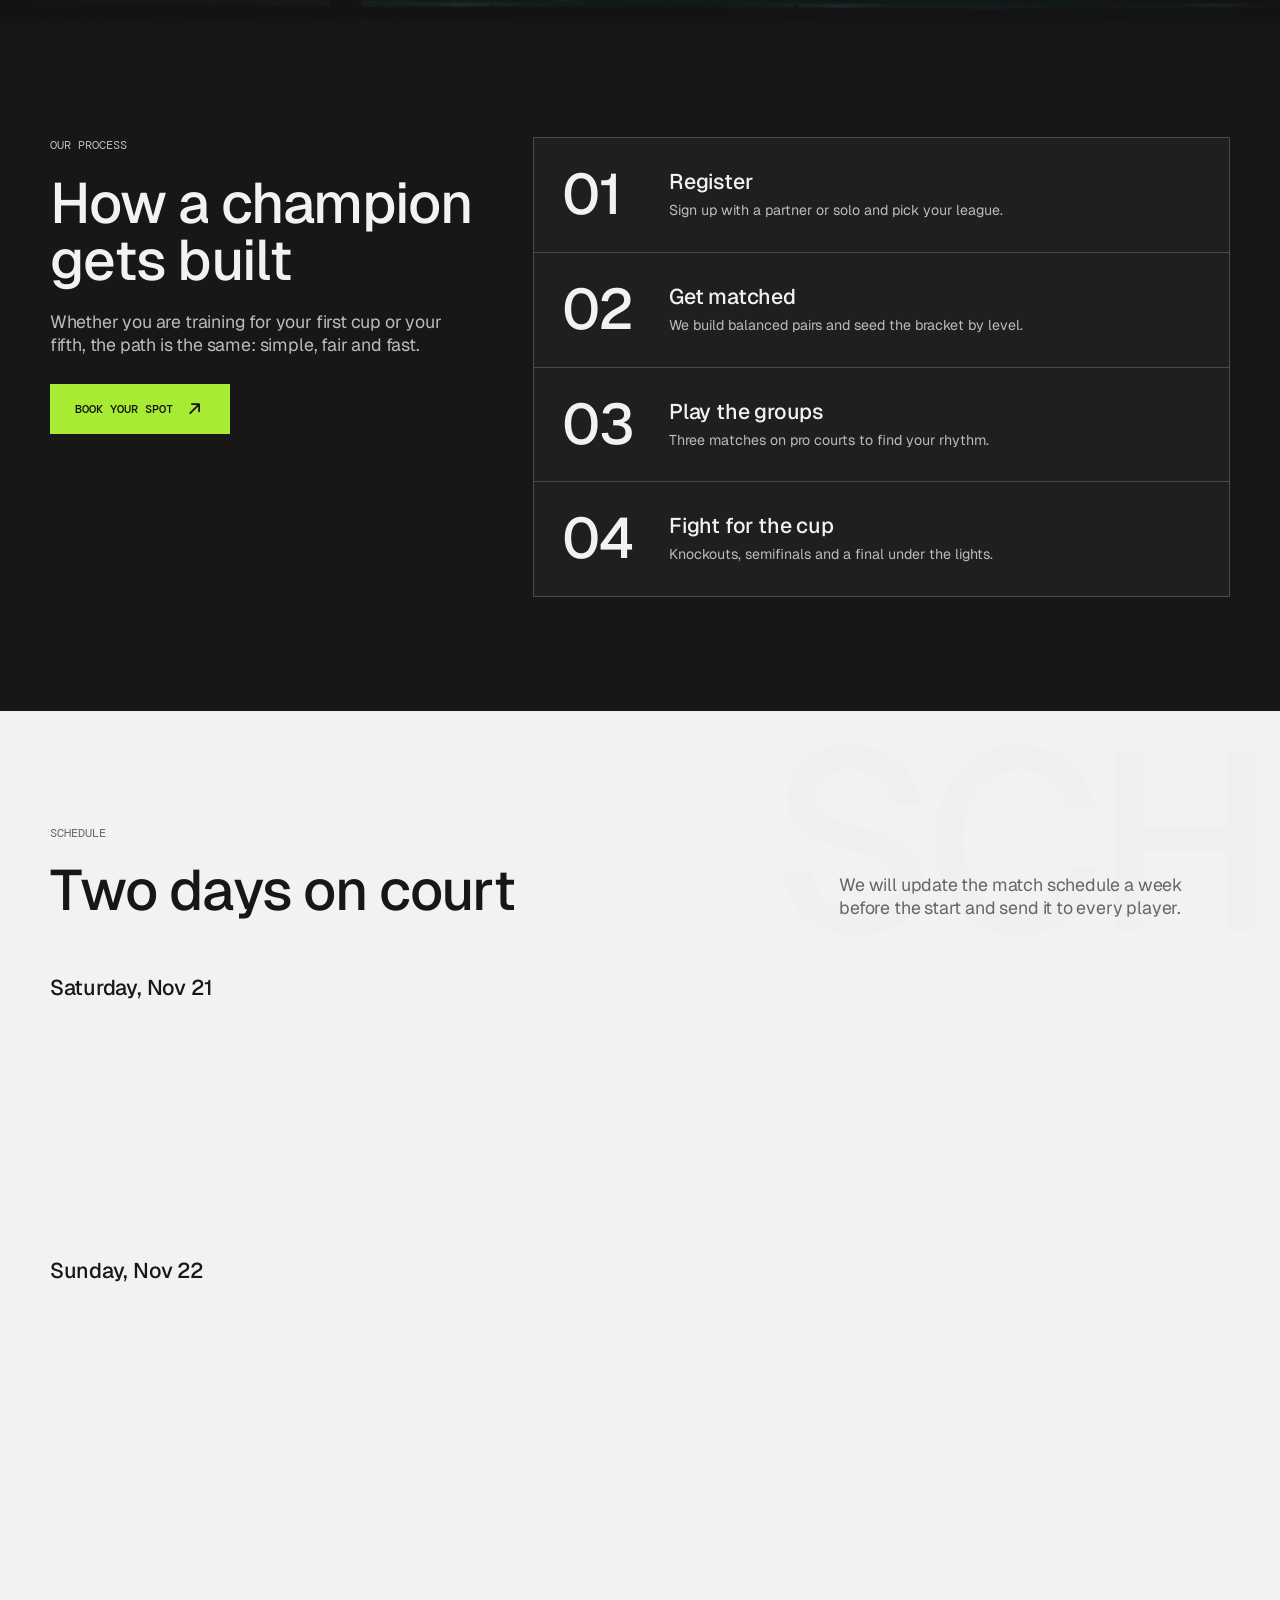
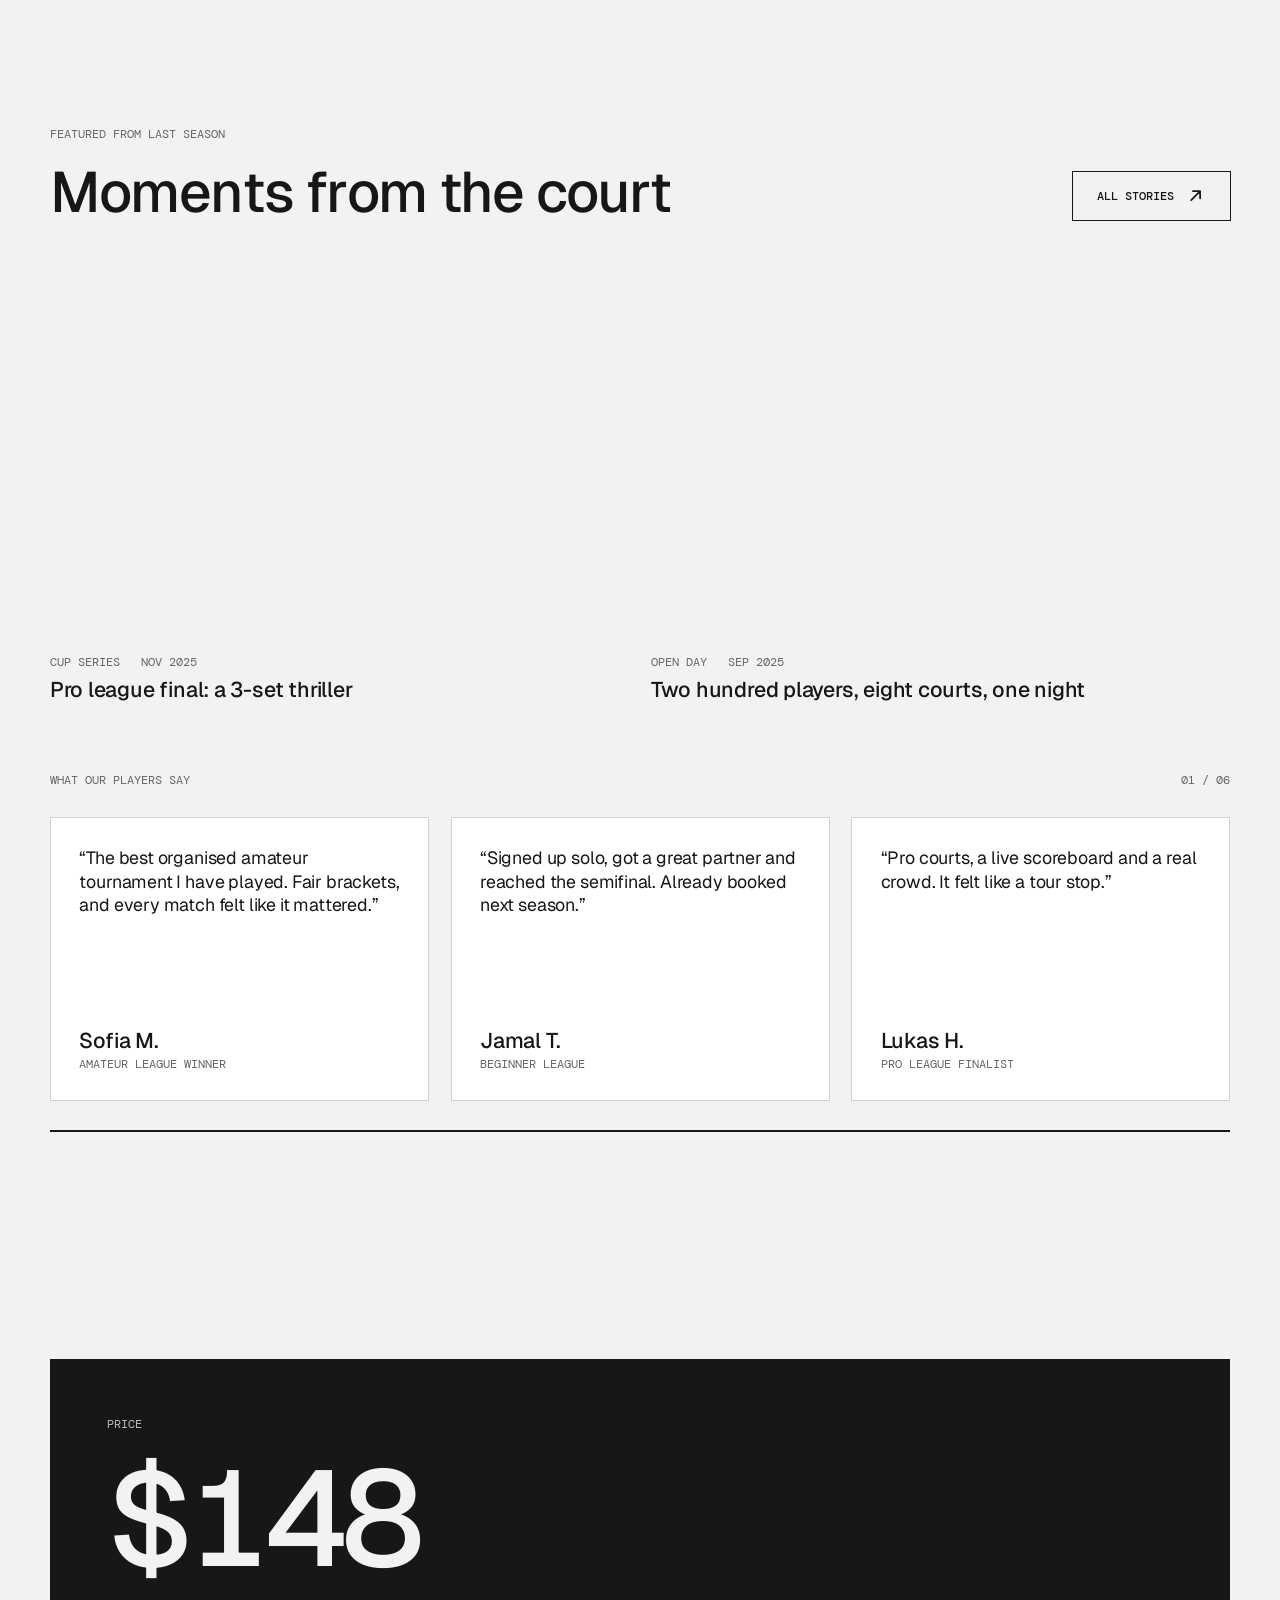
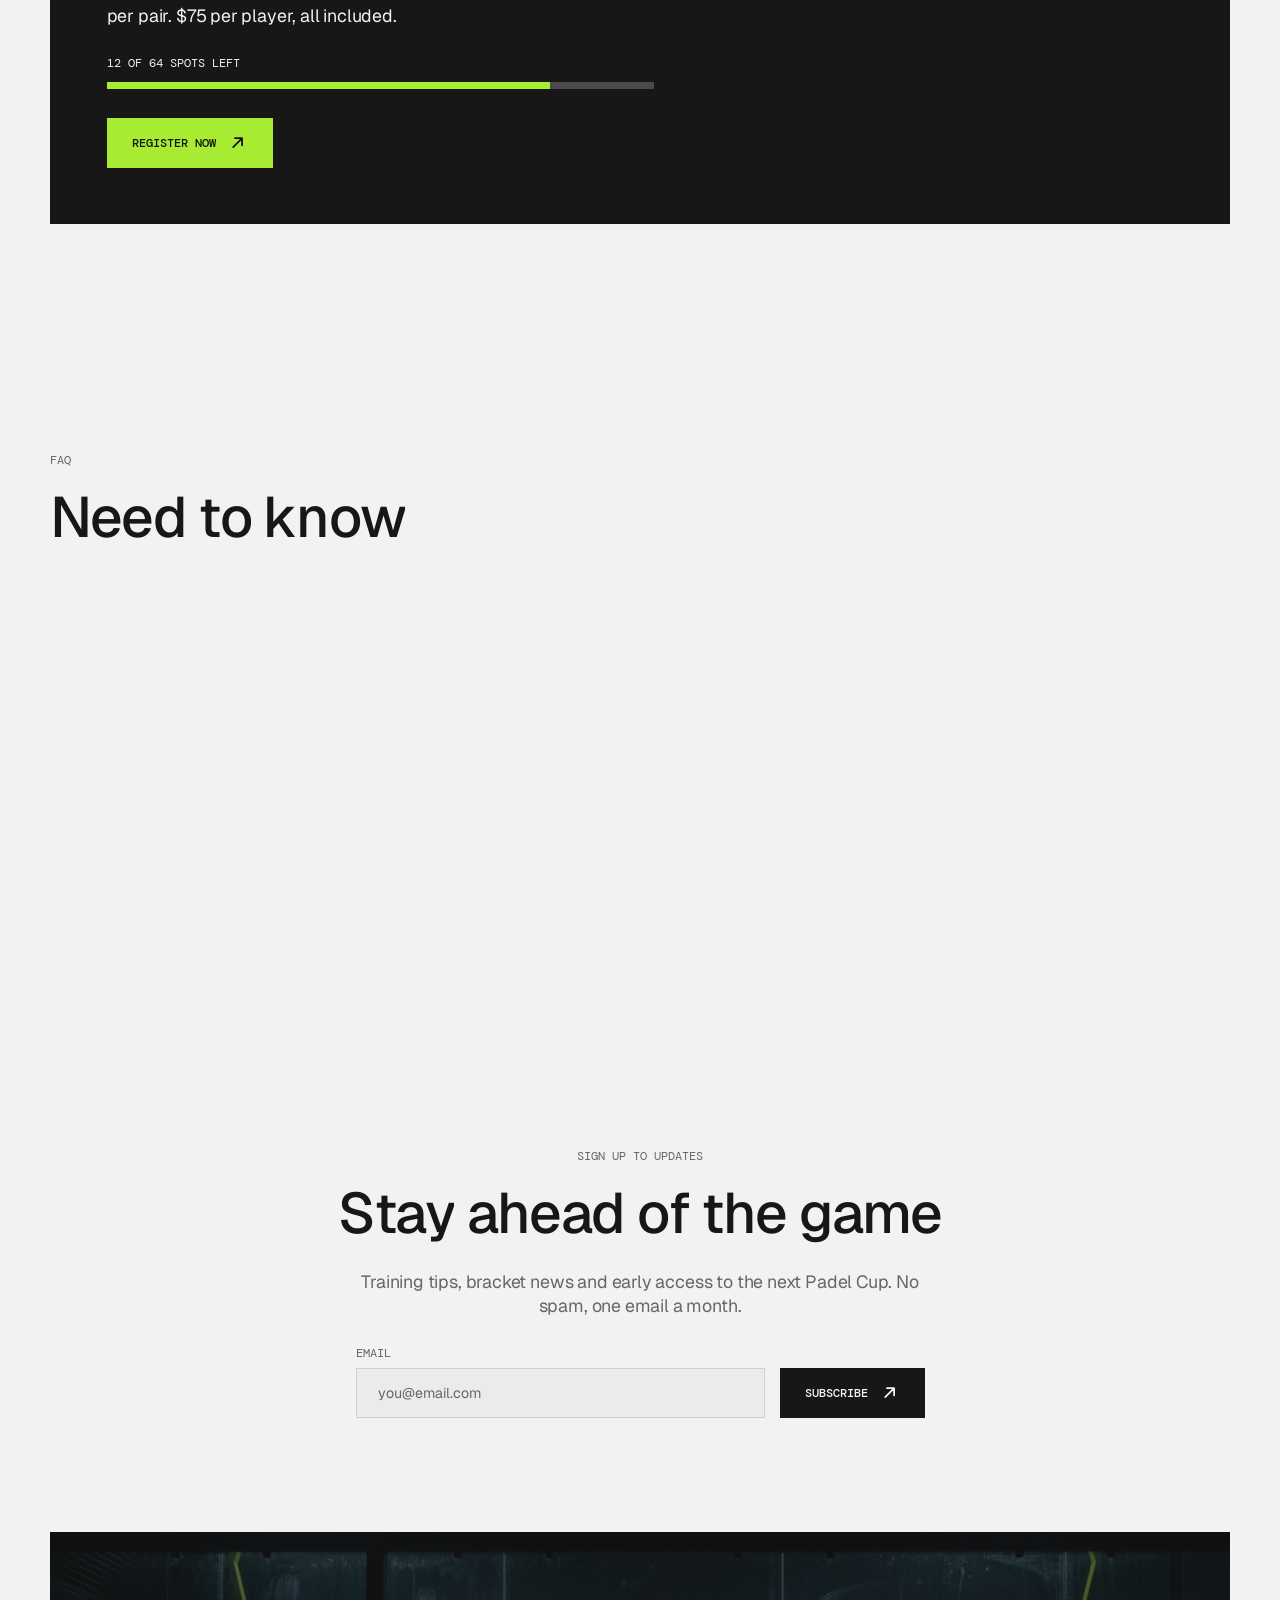
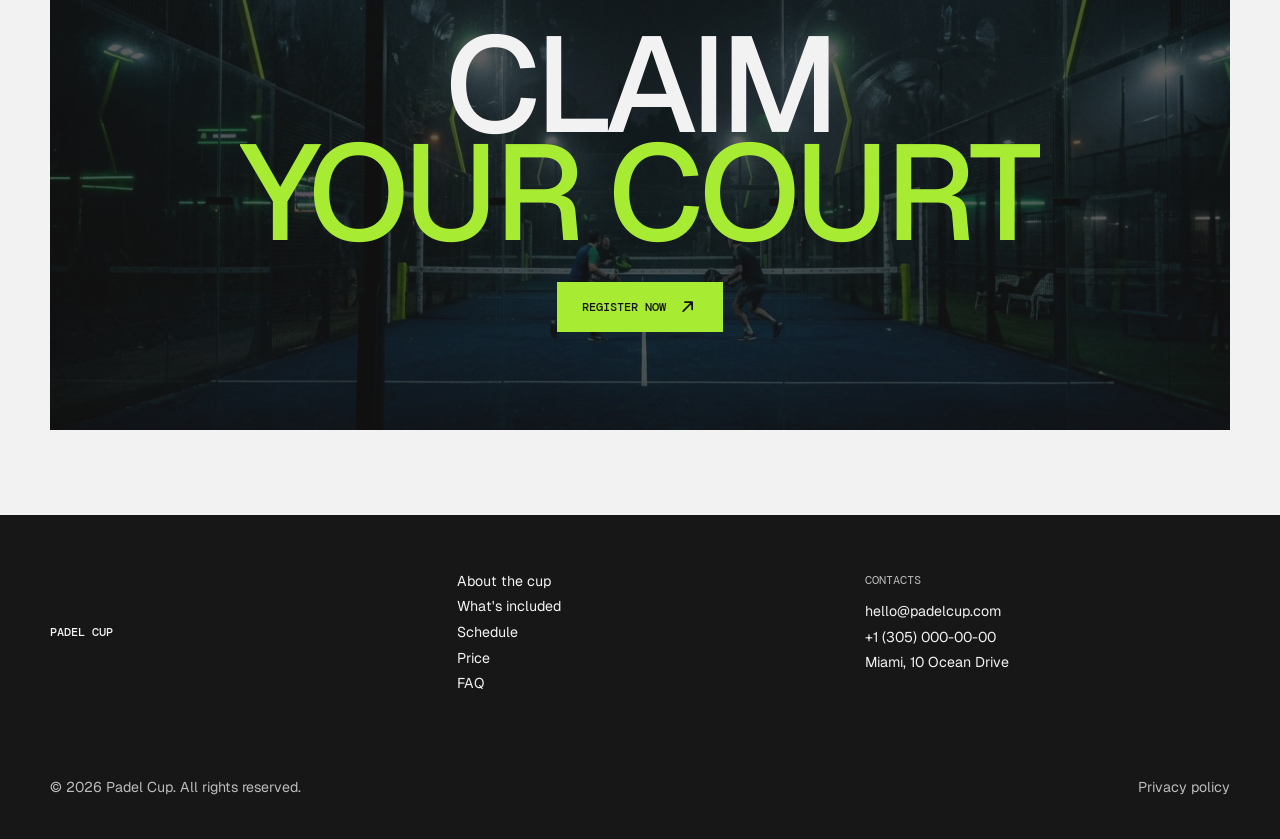
==== commit 346c76be: "Fainter ball shadow Co-Authored-By: Claude Sonnet 5.5 <noreply@anthropic.com>" ====
--- a/index.html
+++ b/index.html
@@ -333,6 +333,6 @@
 </div>
 
 <script src="assets/vendor/lenis.min.js"></script>
-<script src="app.js?v=20"></script>
+<script src="app.js?v=21"></script>
 </body>
 </html>
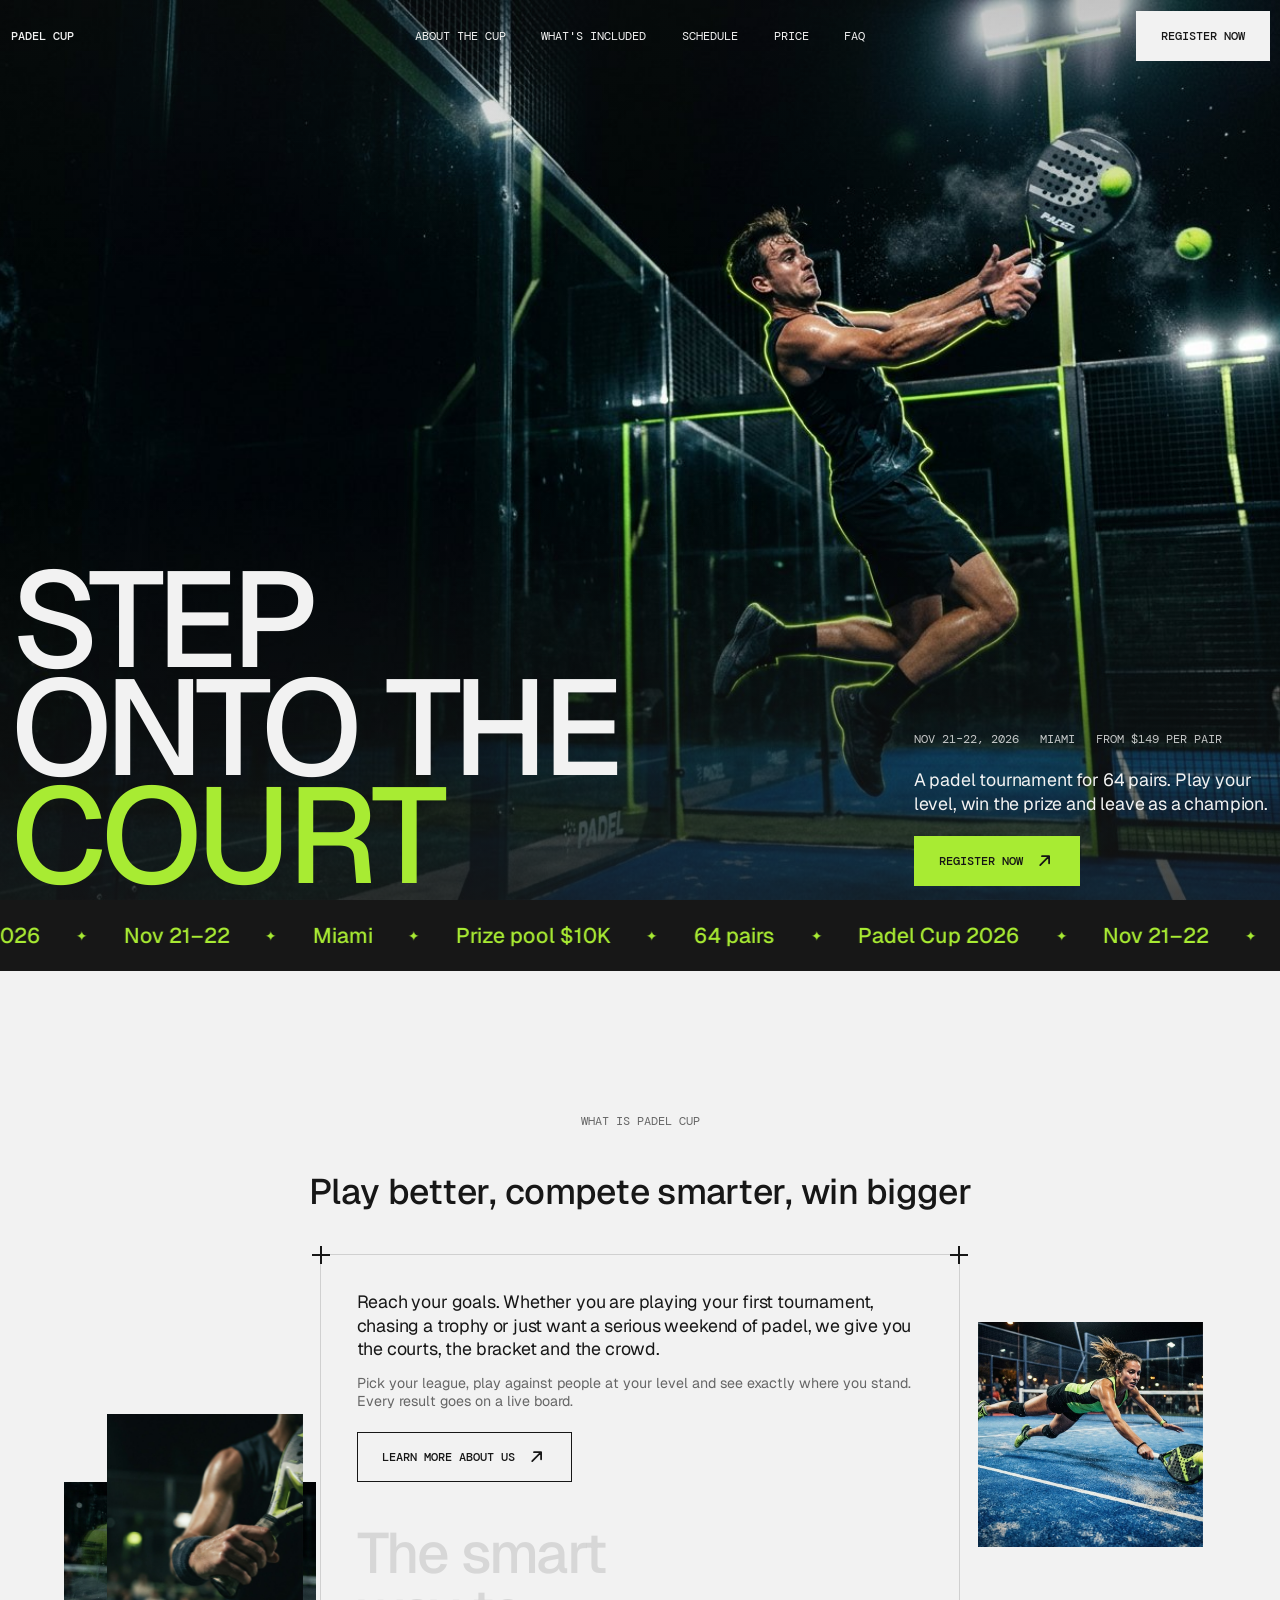
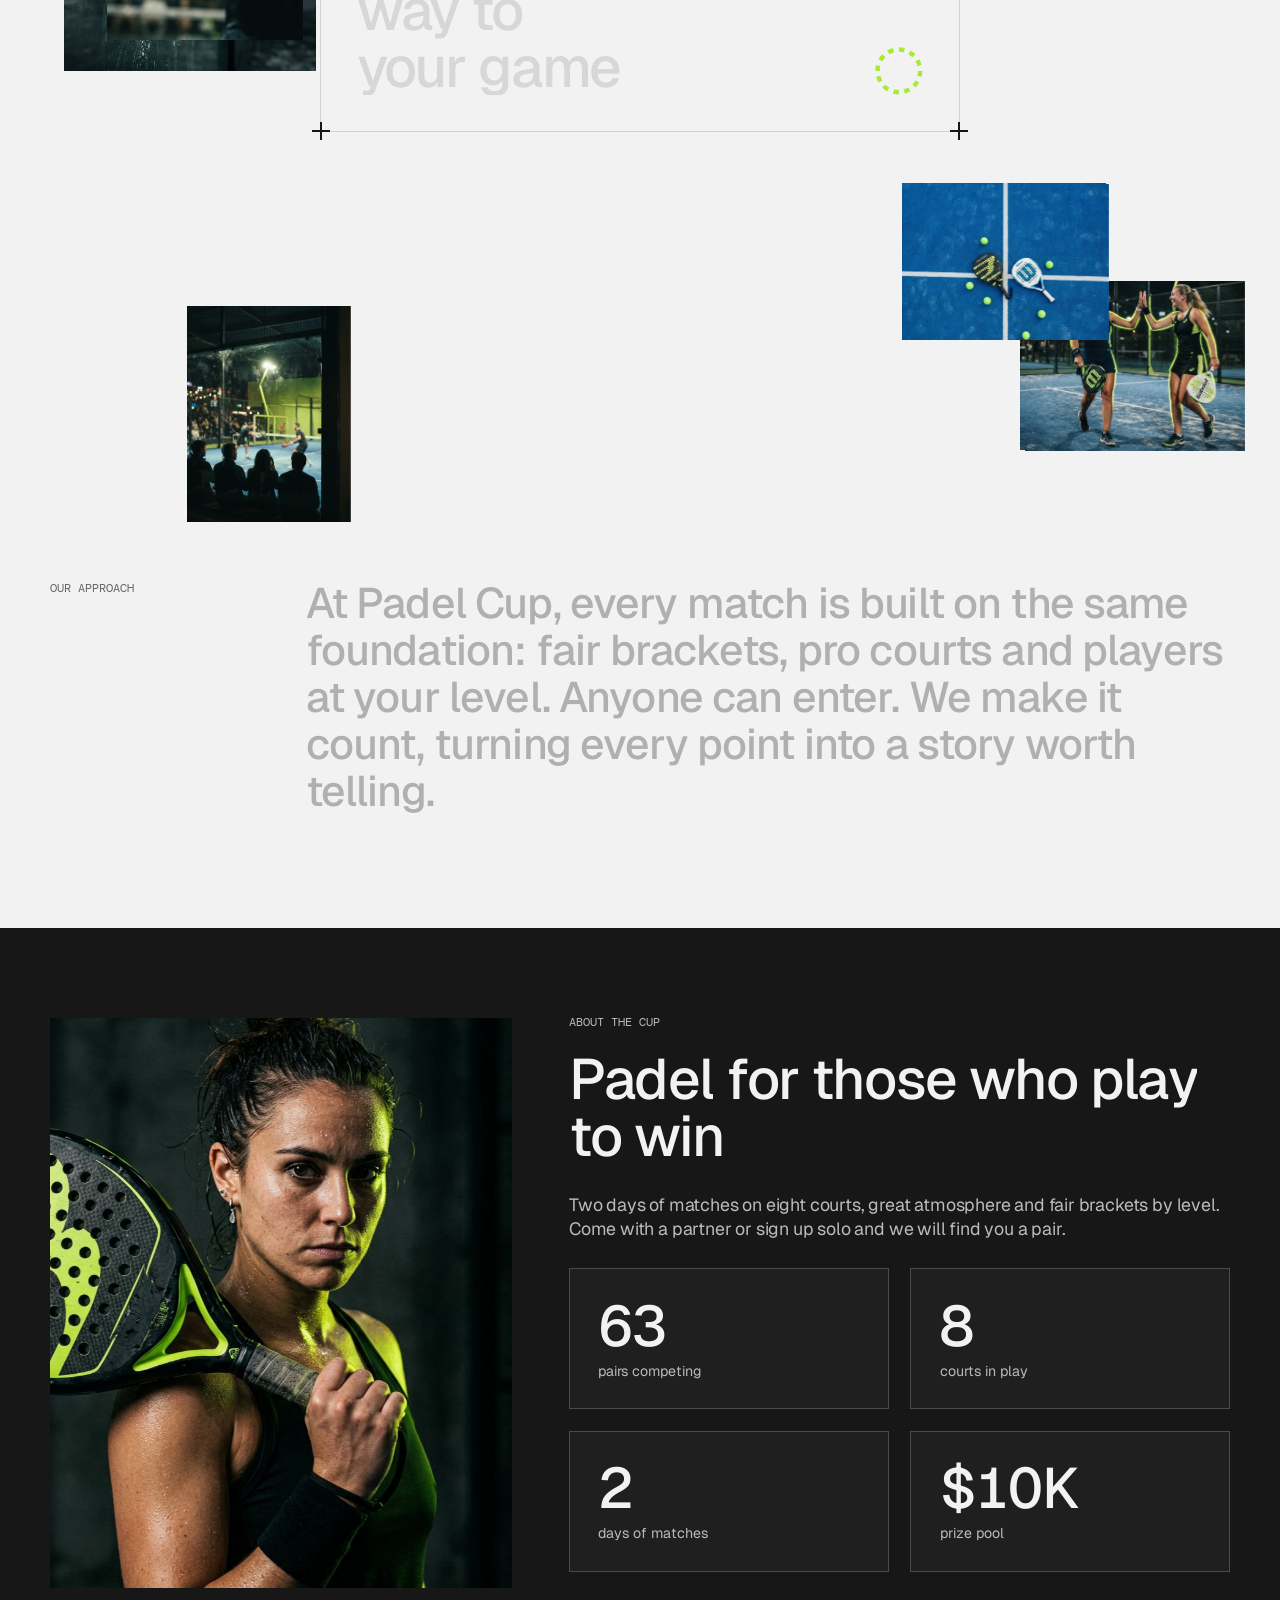
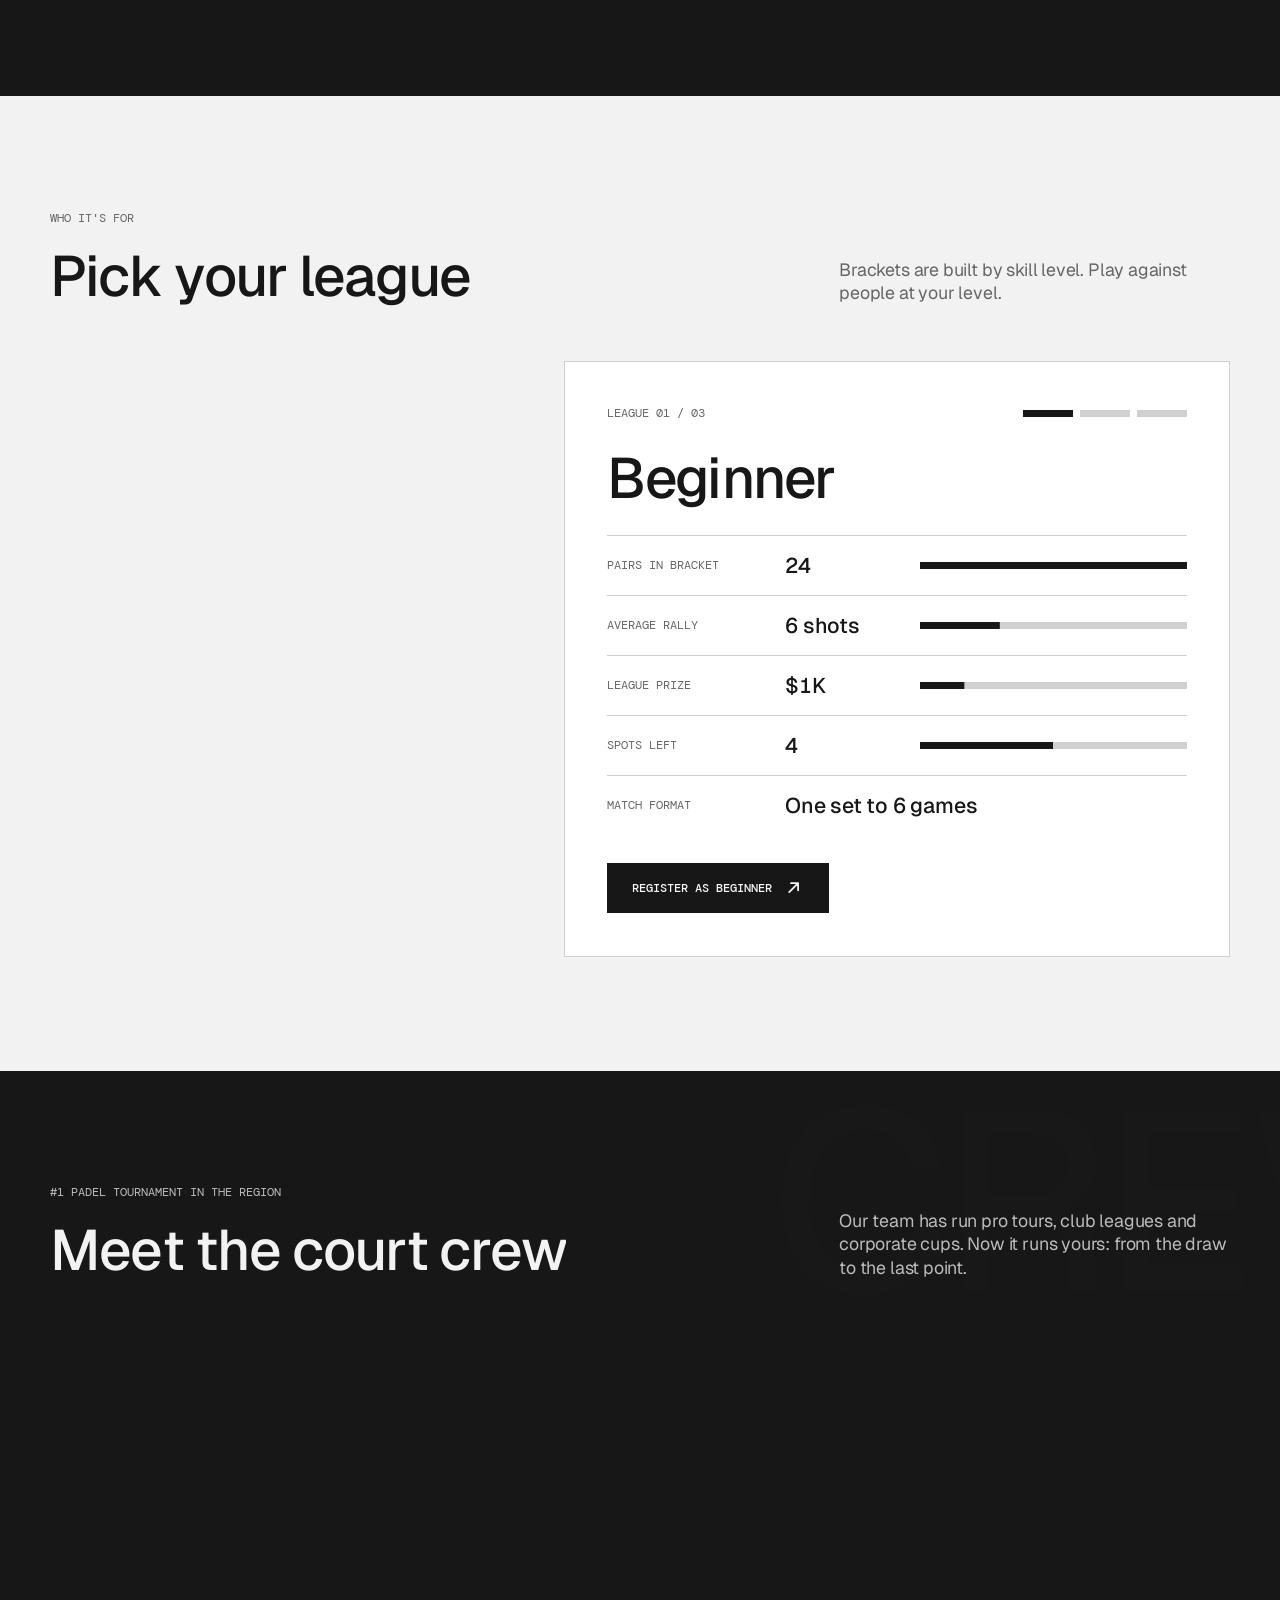
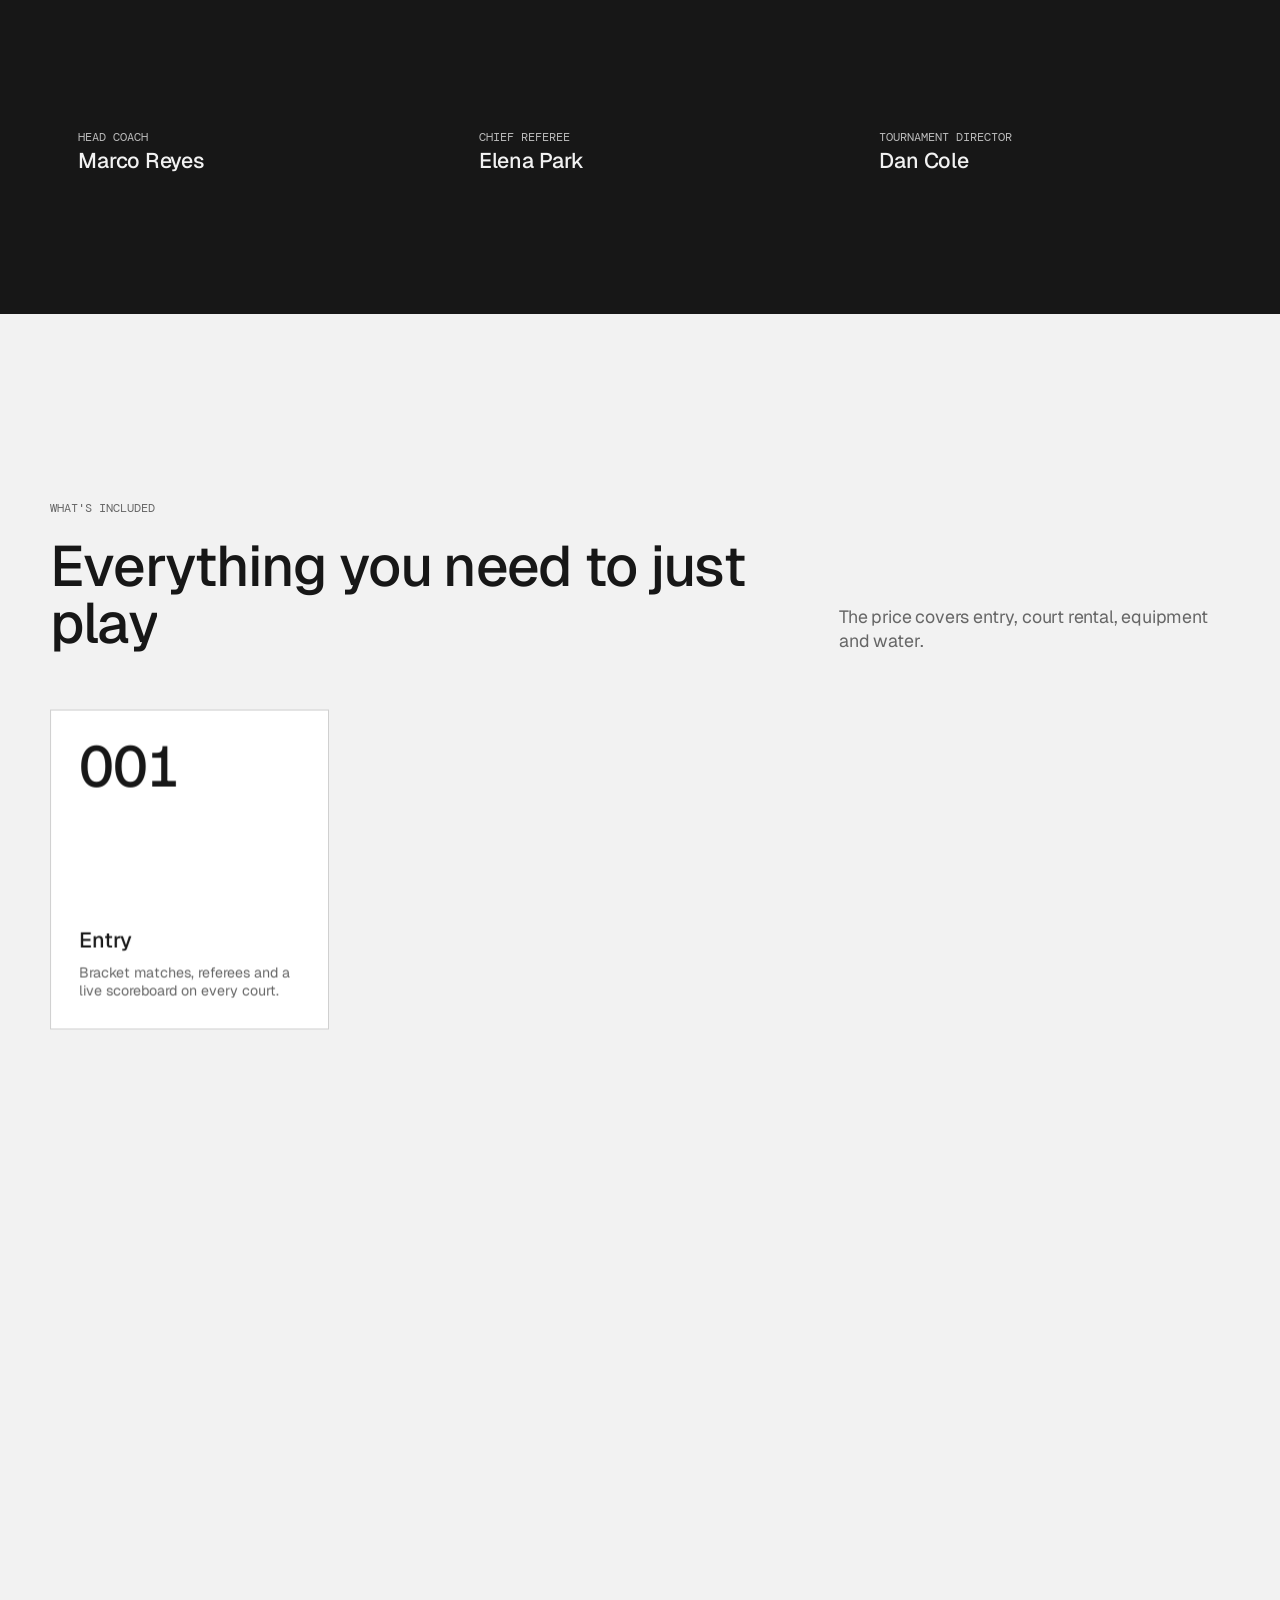
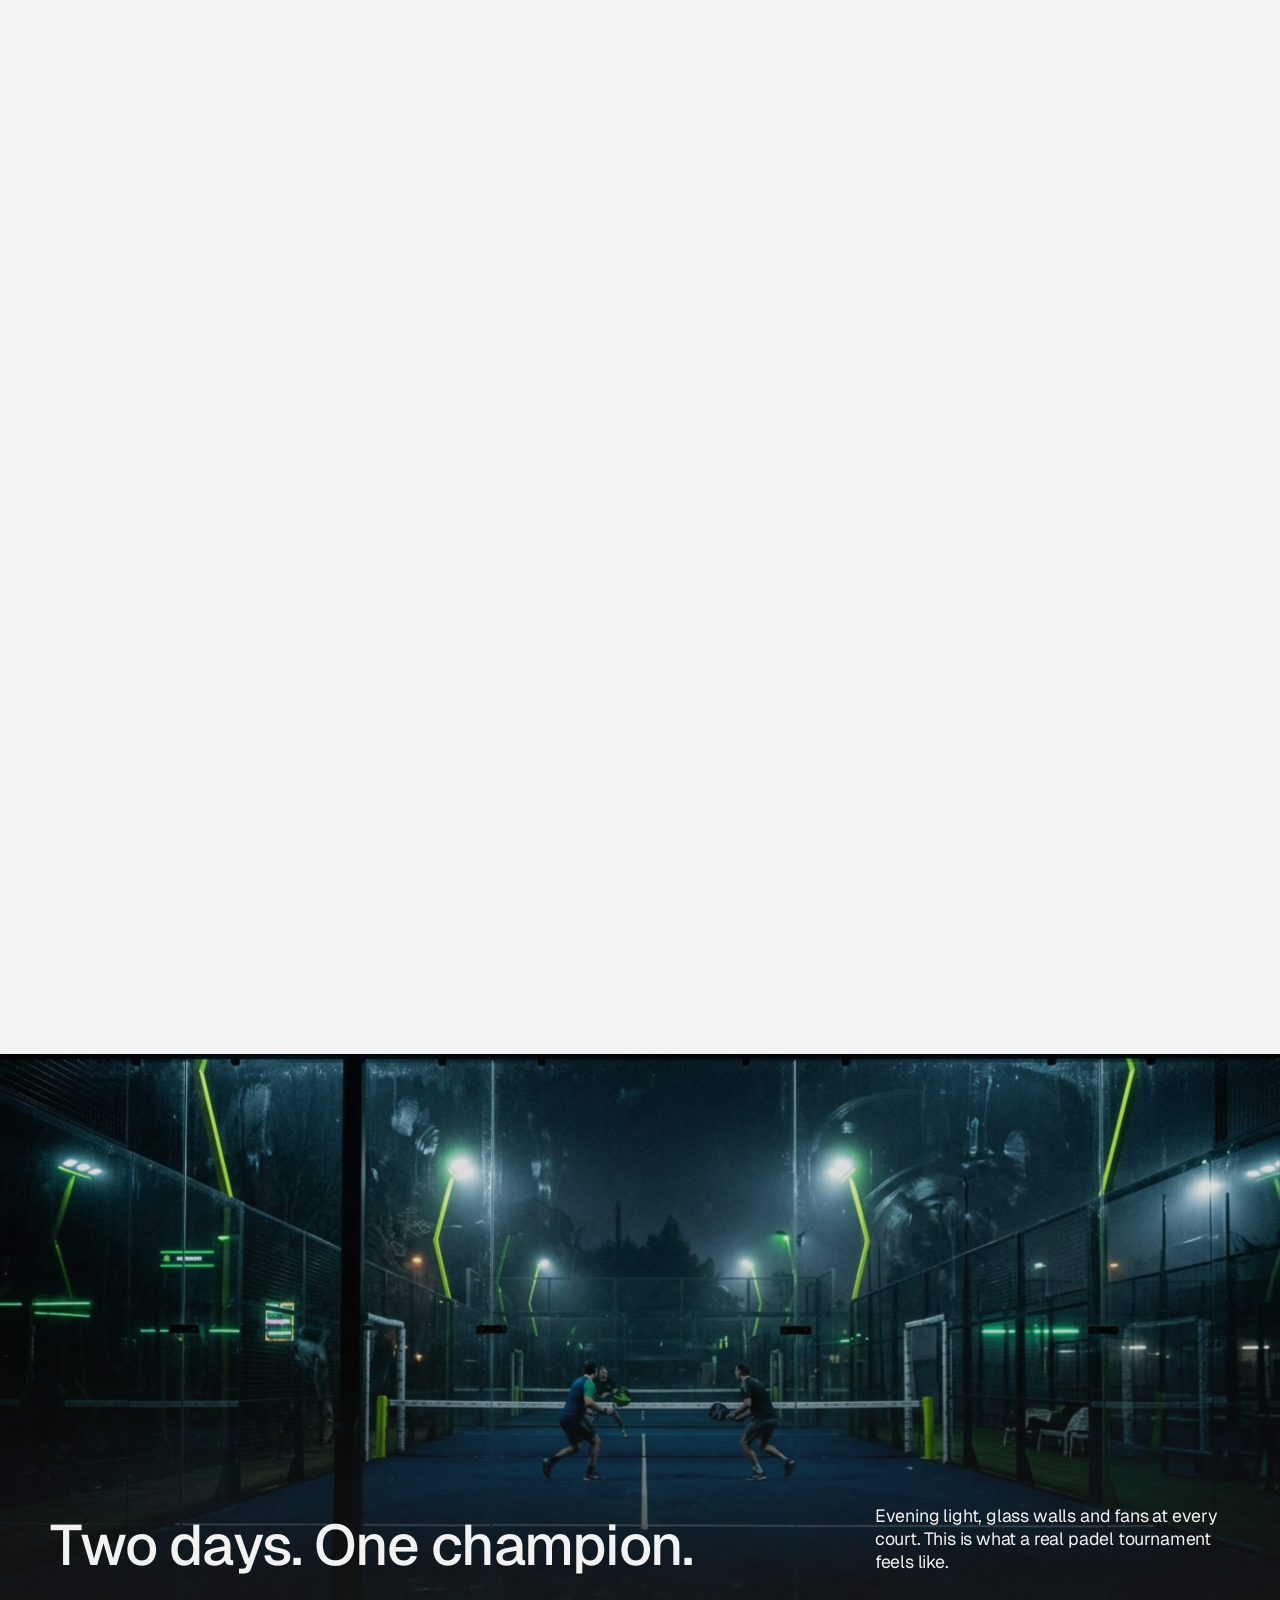
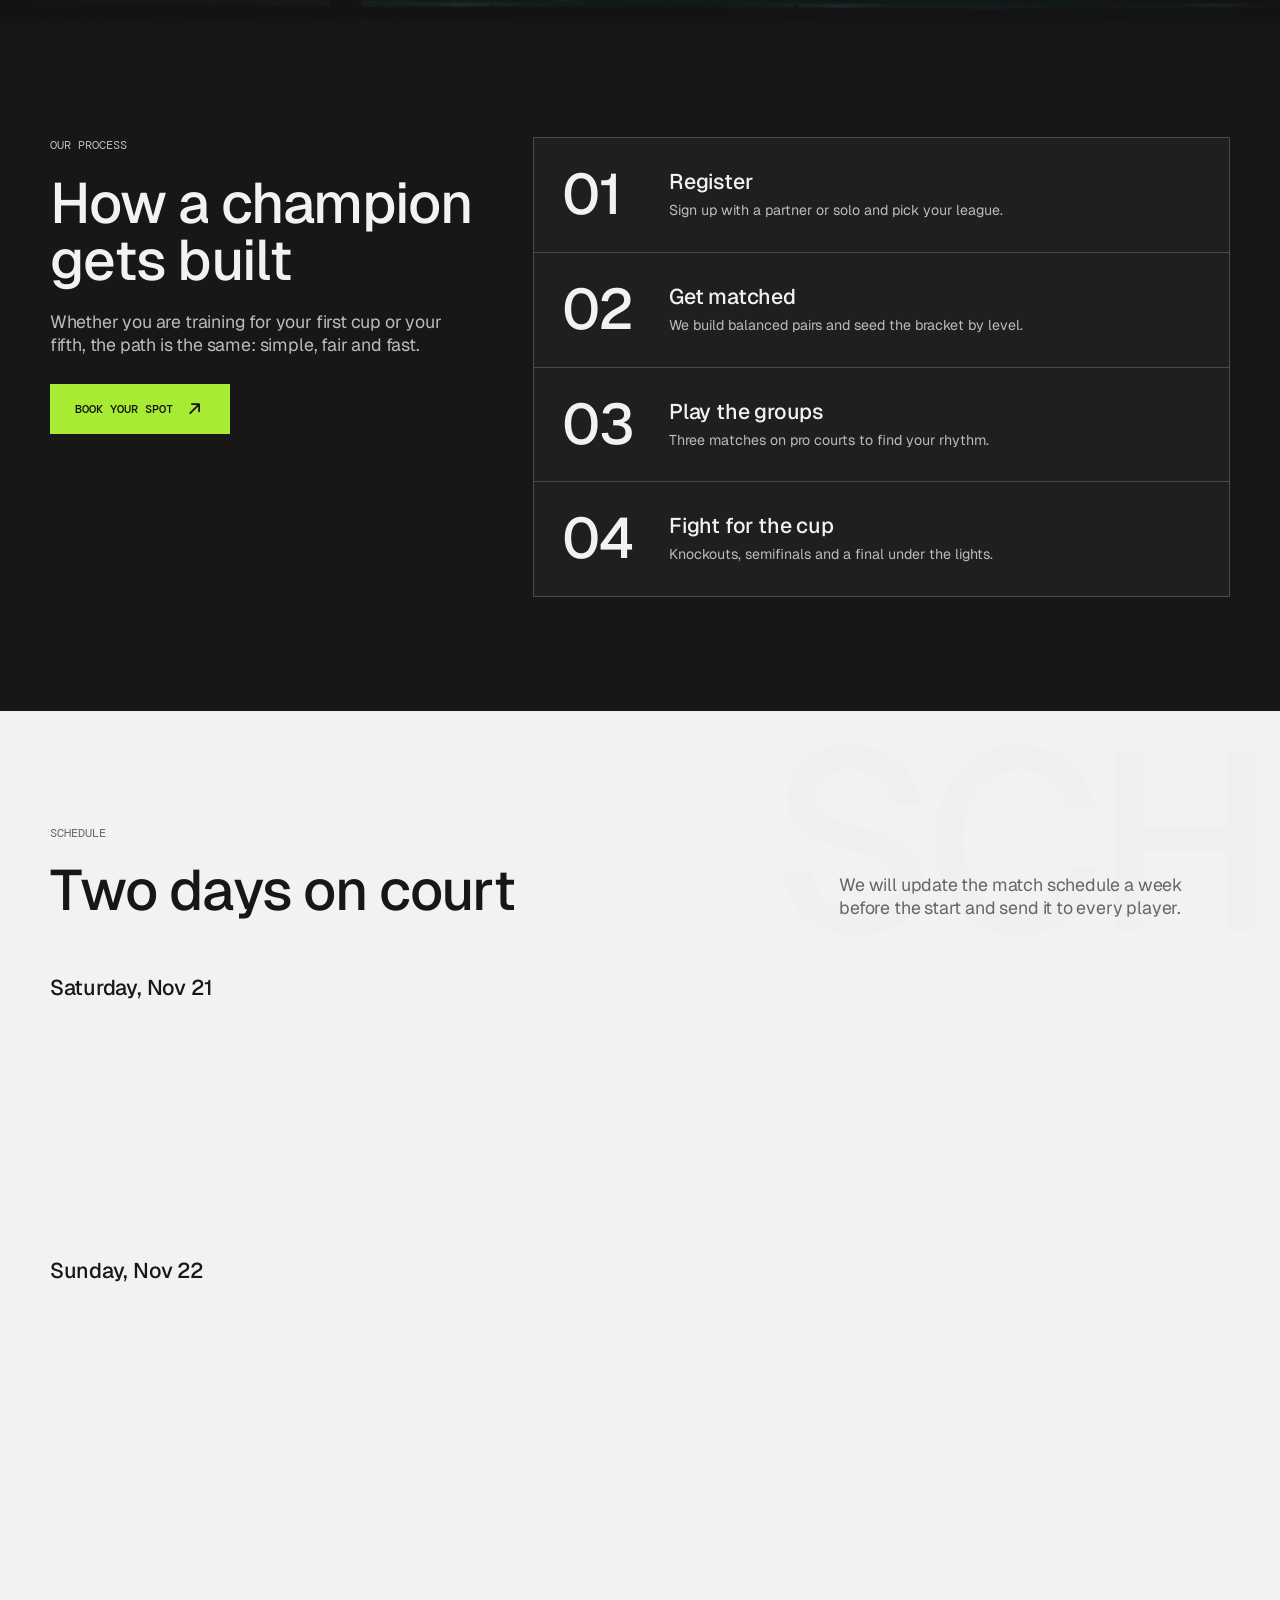
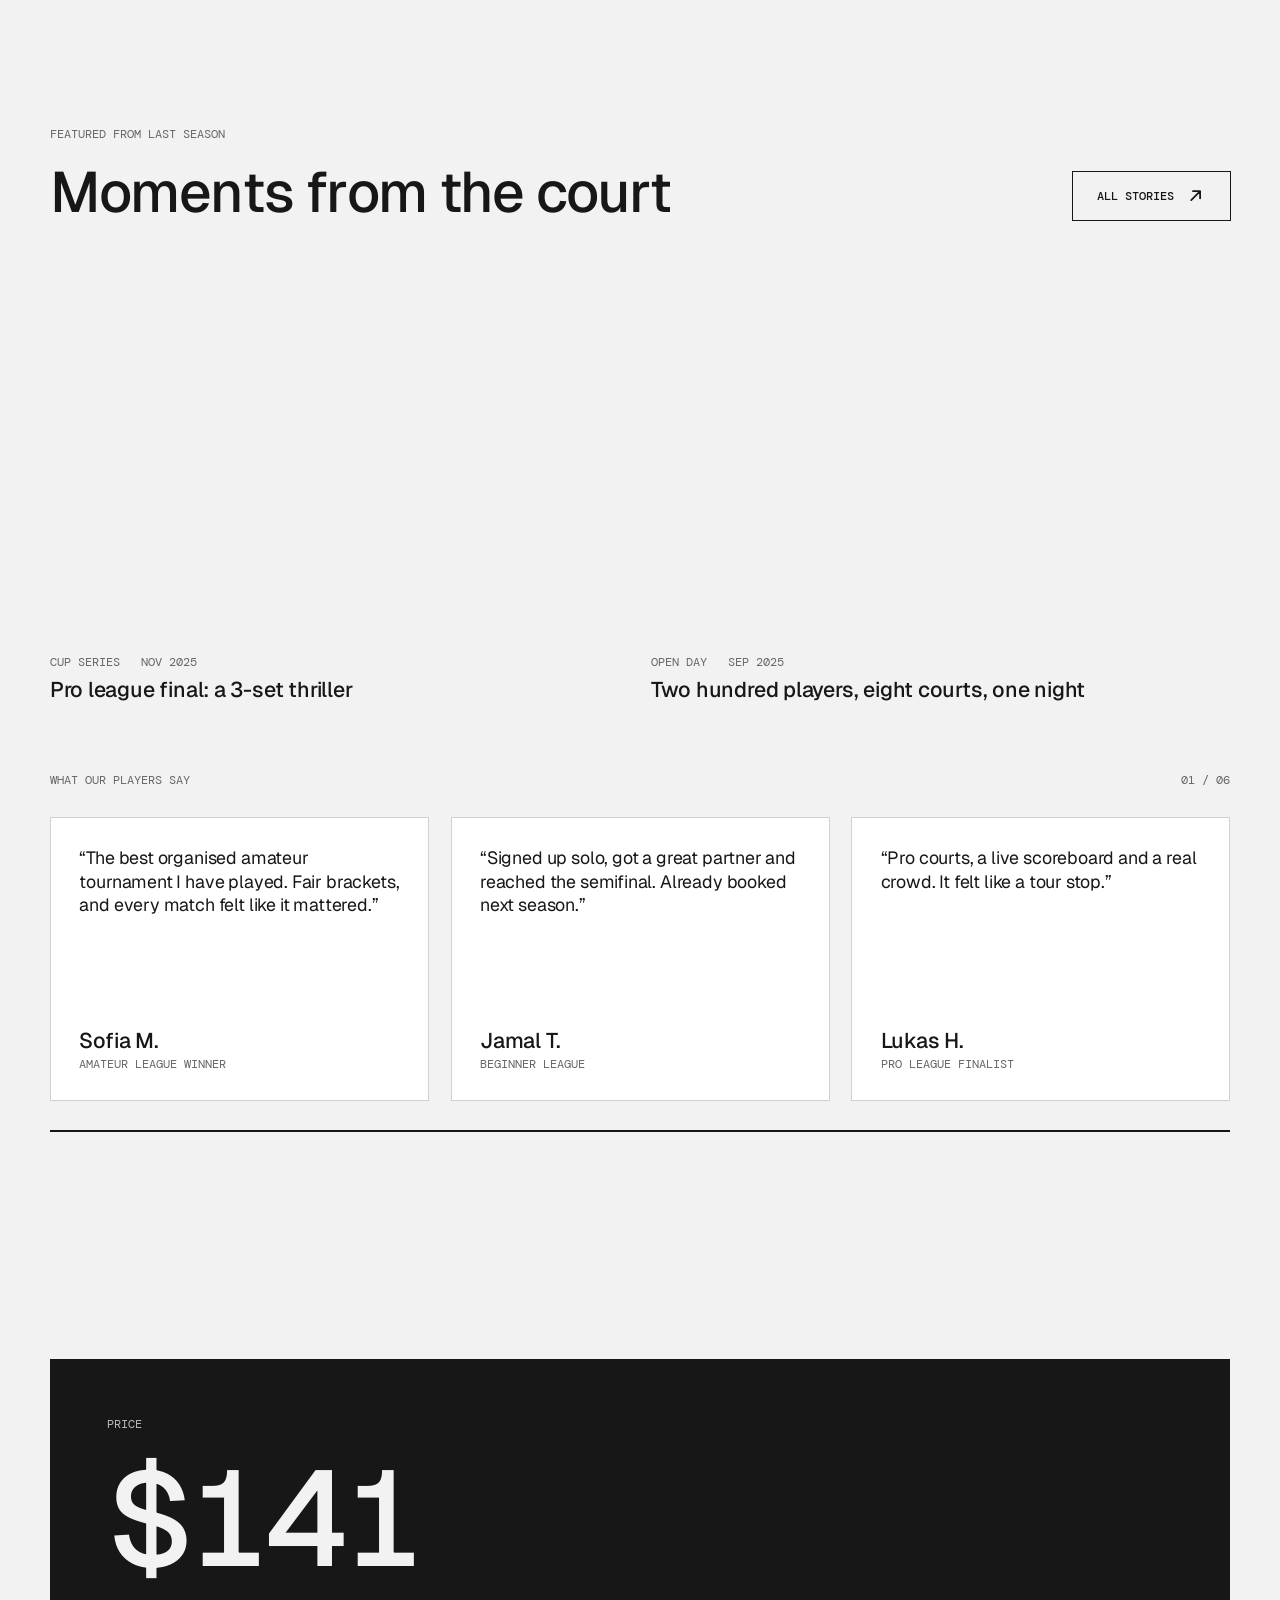
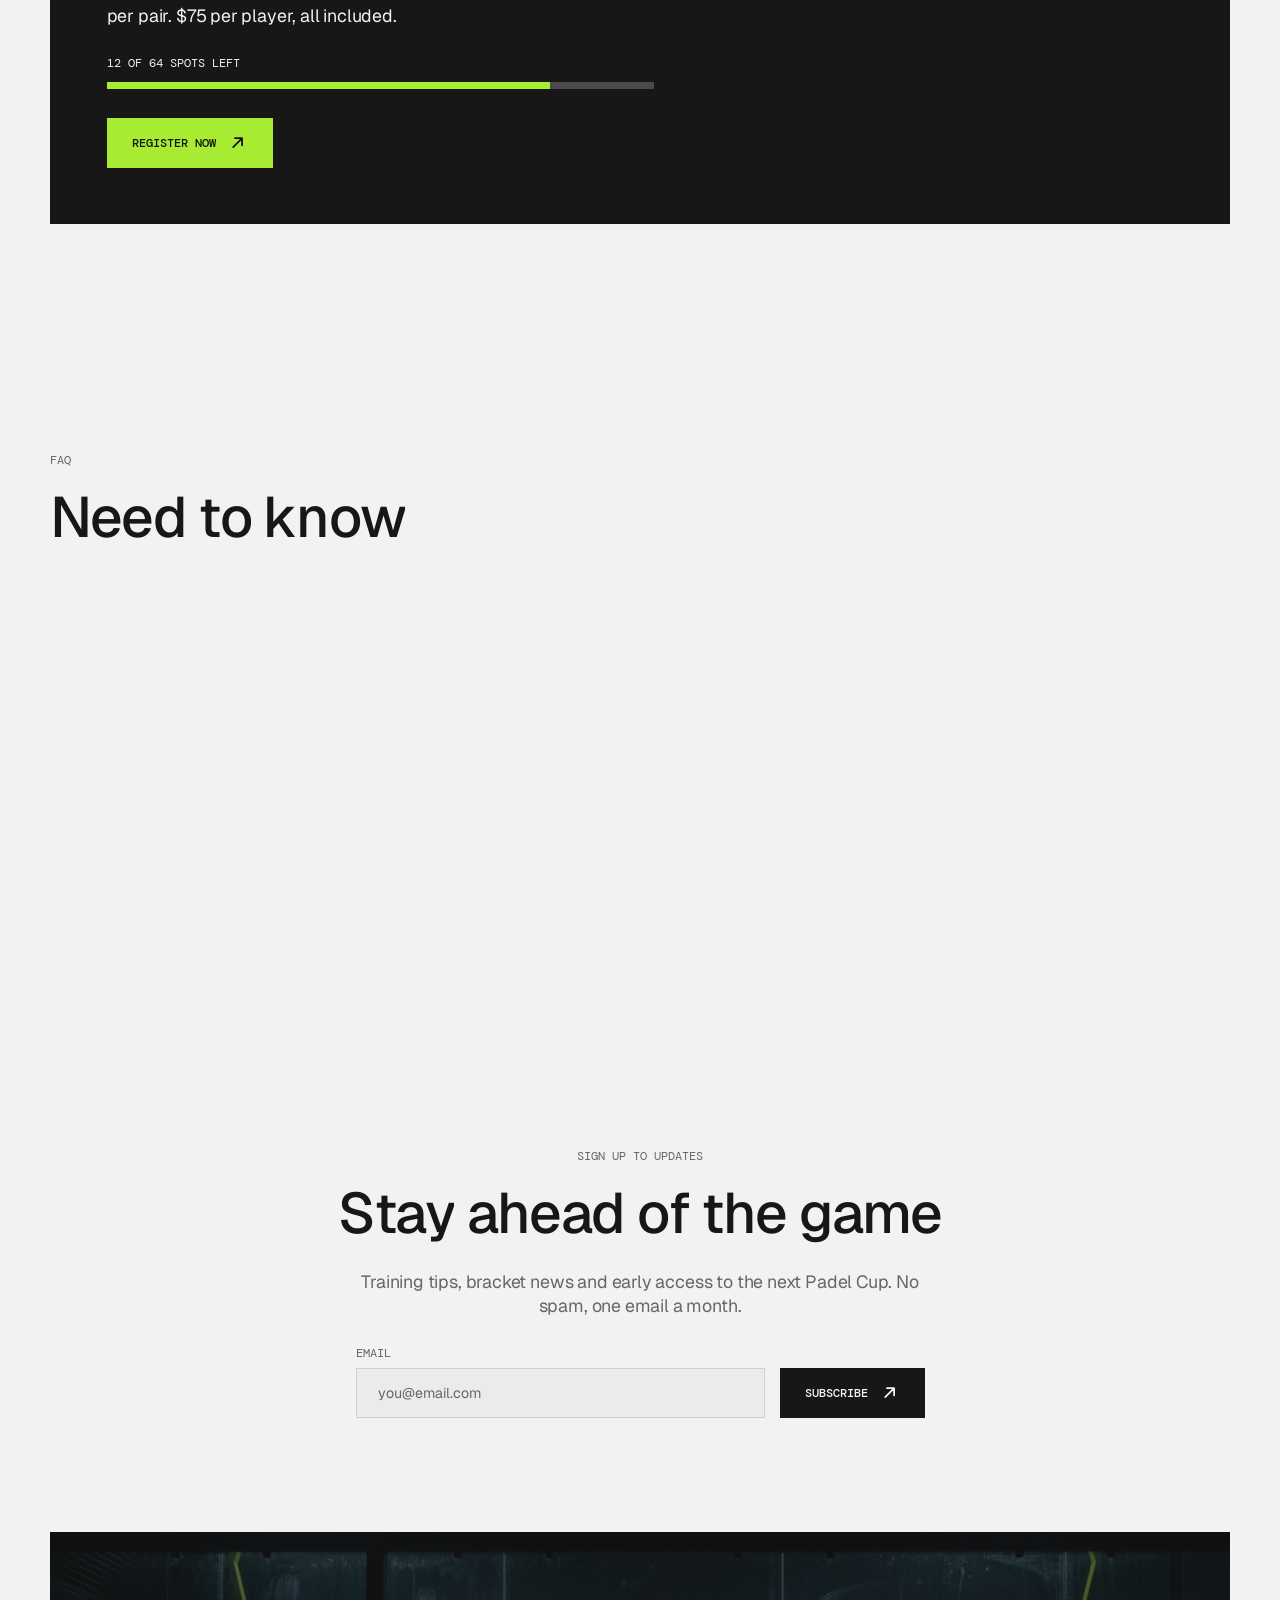
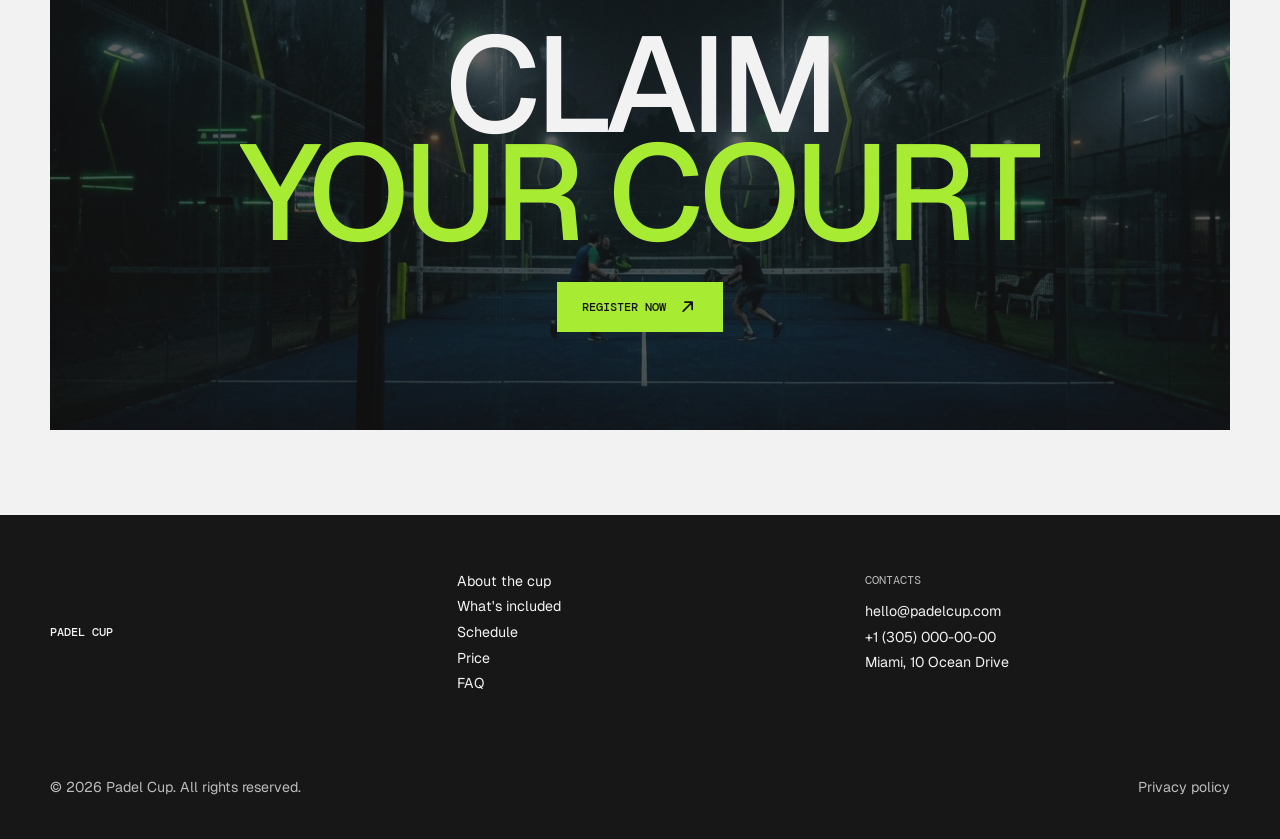
==== commit af9468fd: "Faint ripple waves at the ball impact point Co-Authored-By: Claude Sonnet 5.5 <noreply@anthropic.com" ====
--- a/index.html
+++ b/index.html
@@ -333,6 +333,6 @@
 </div>
 
 <script src="assets/vendor/lenis.min.js"></script>
-<script src="app.js?v=21"></script>
+<script src="app.js?v=23"></script>
 </body>
 </html>
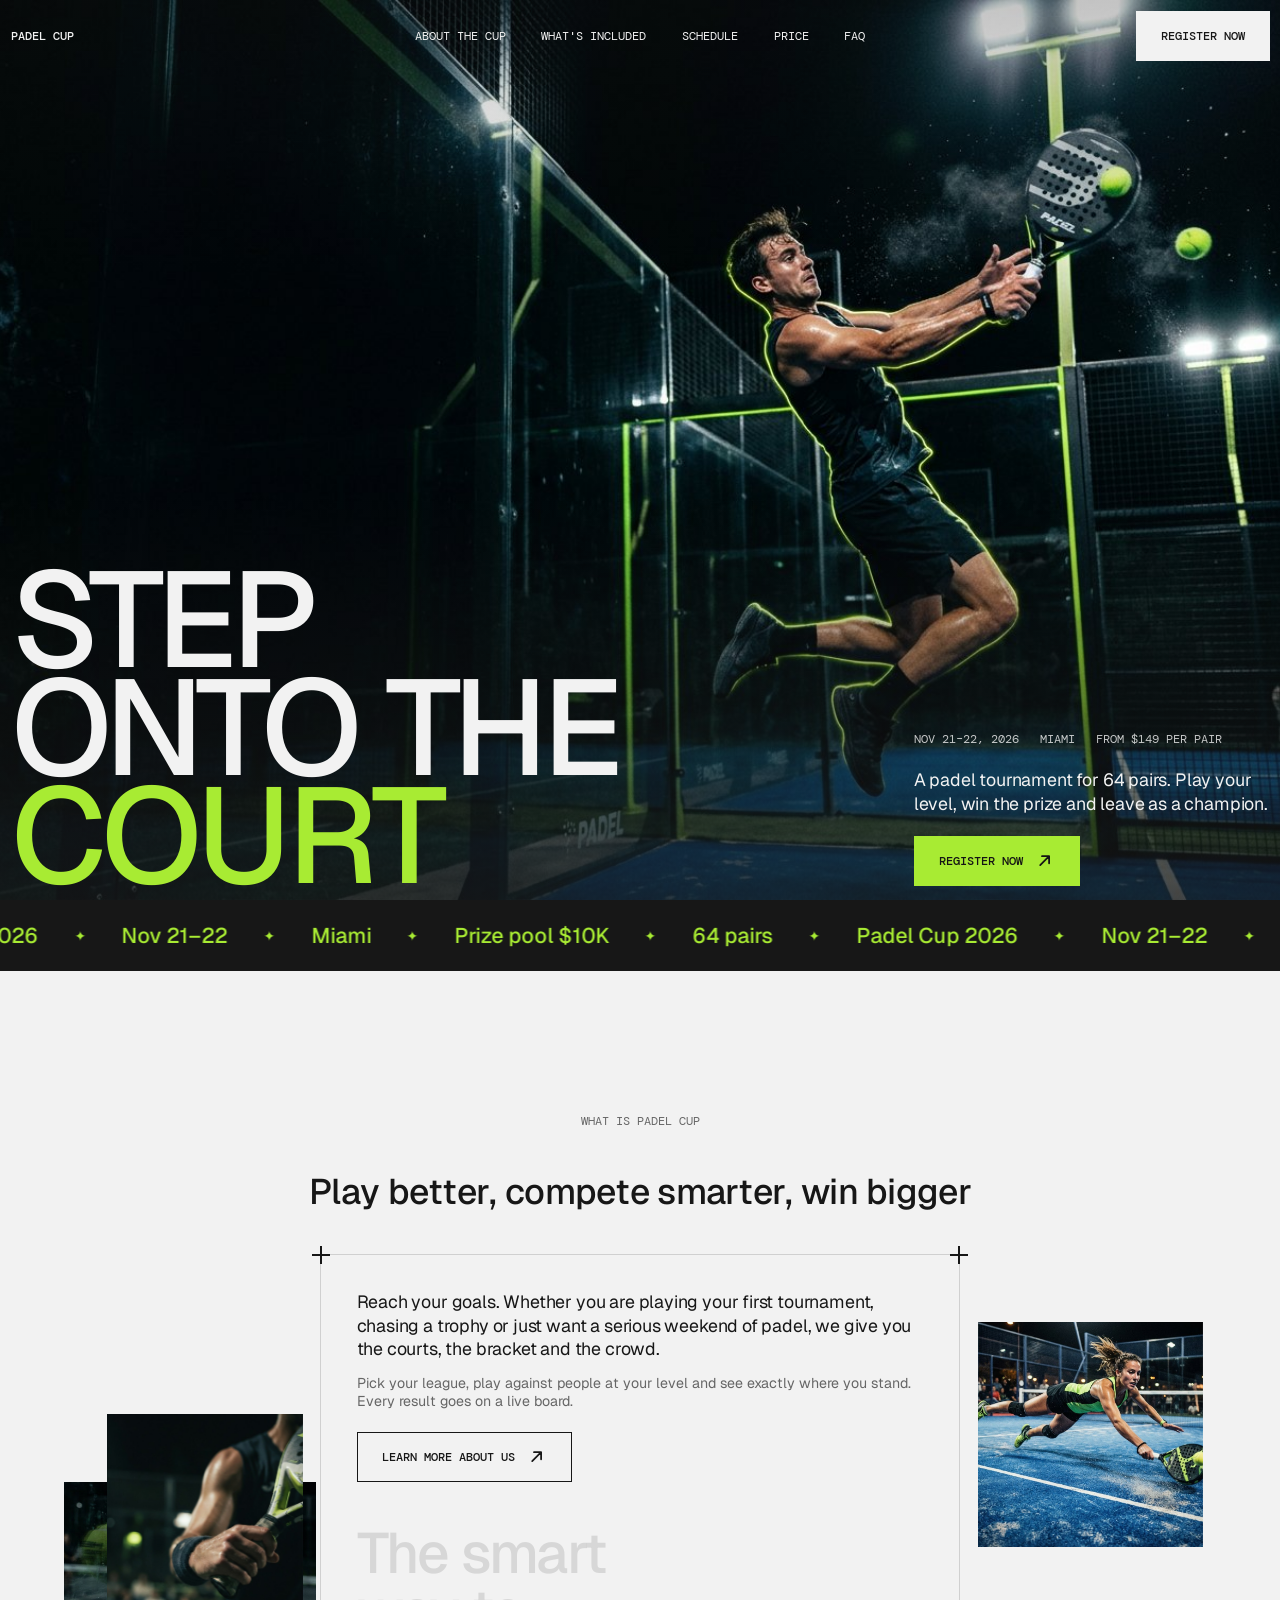
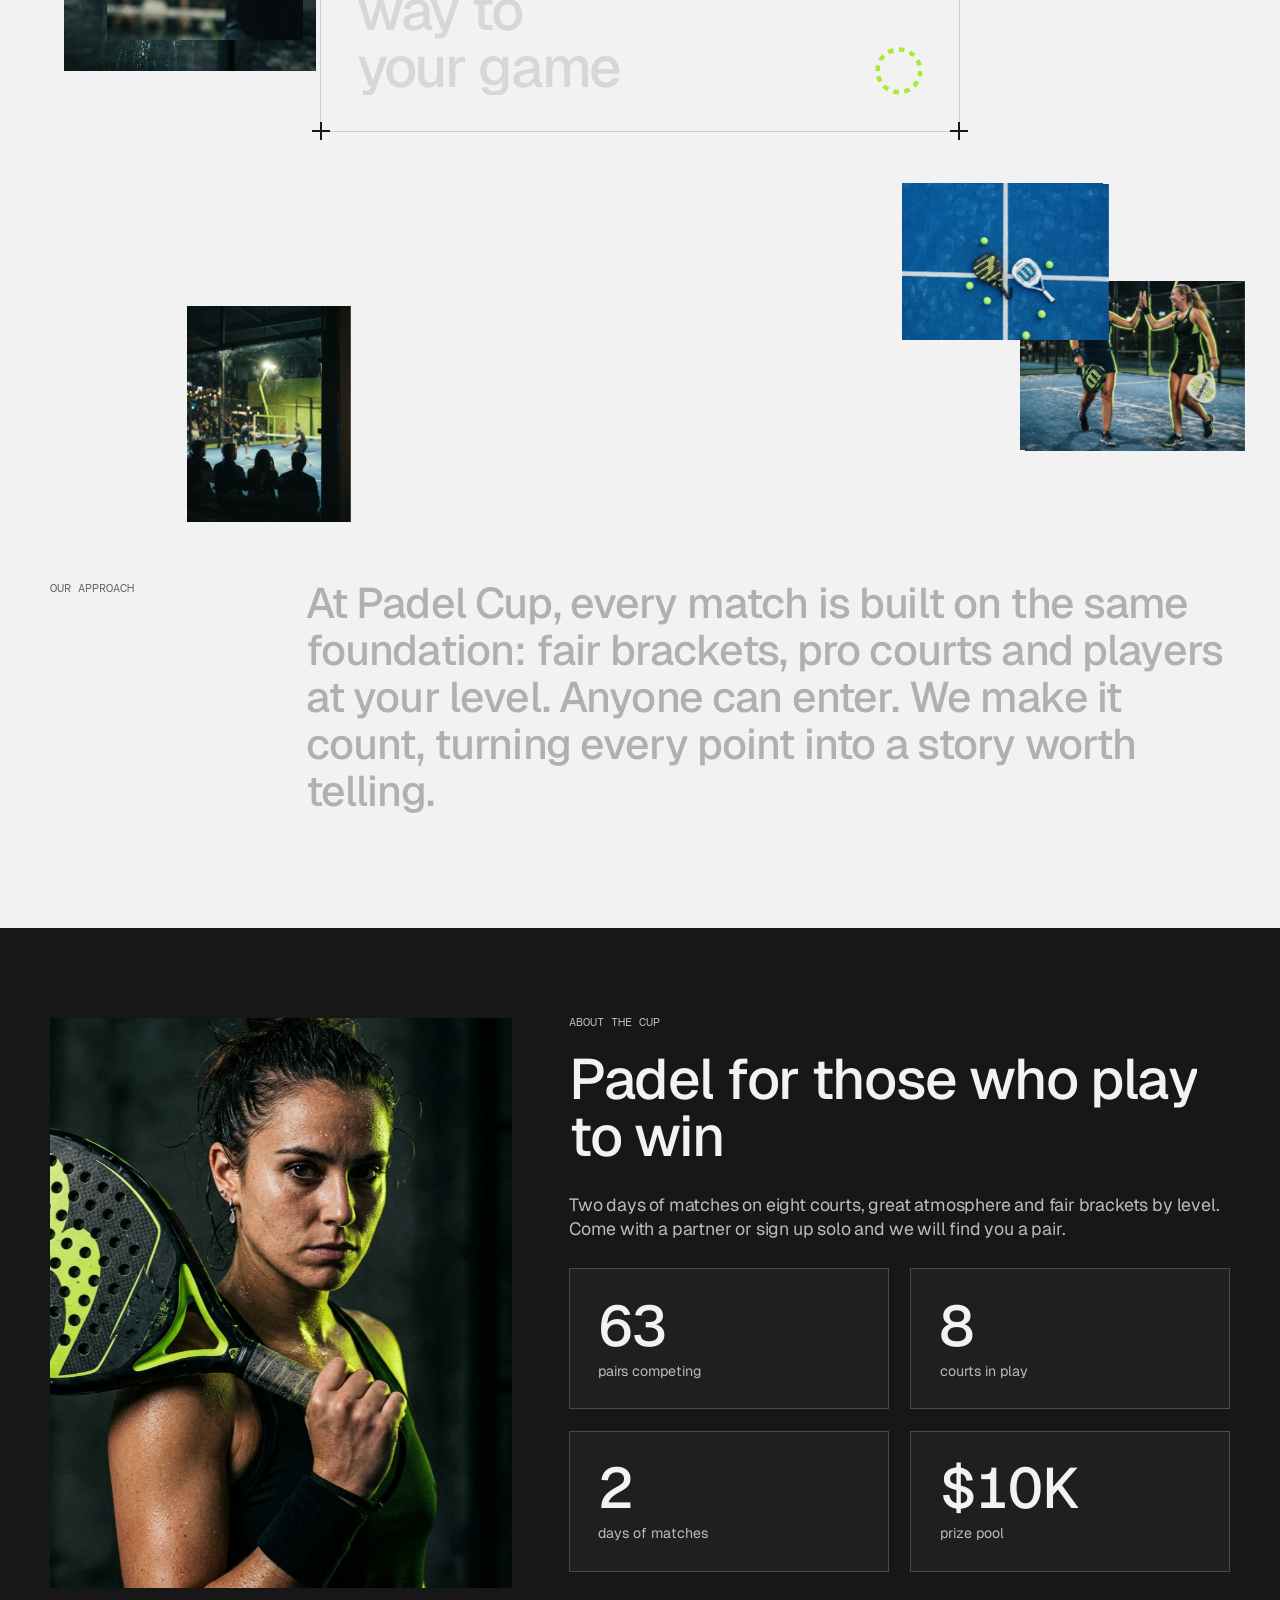
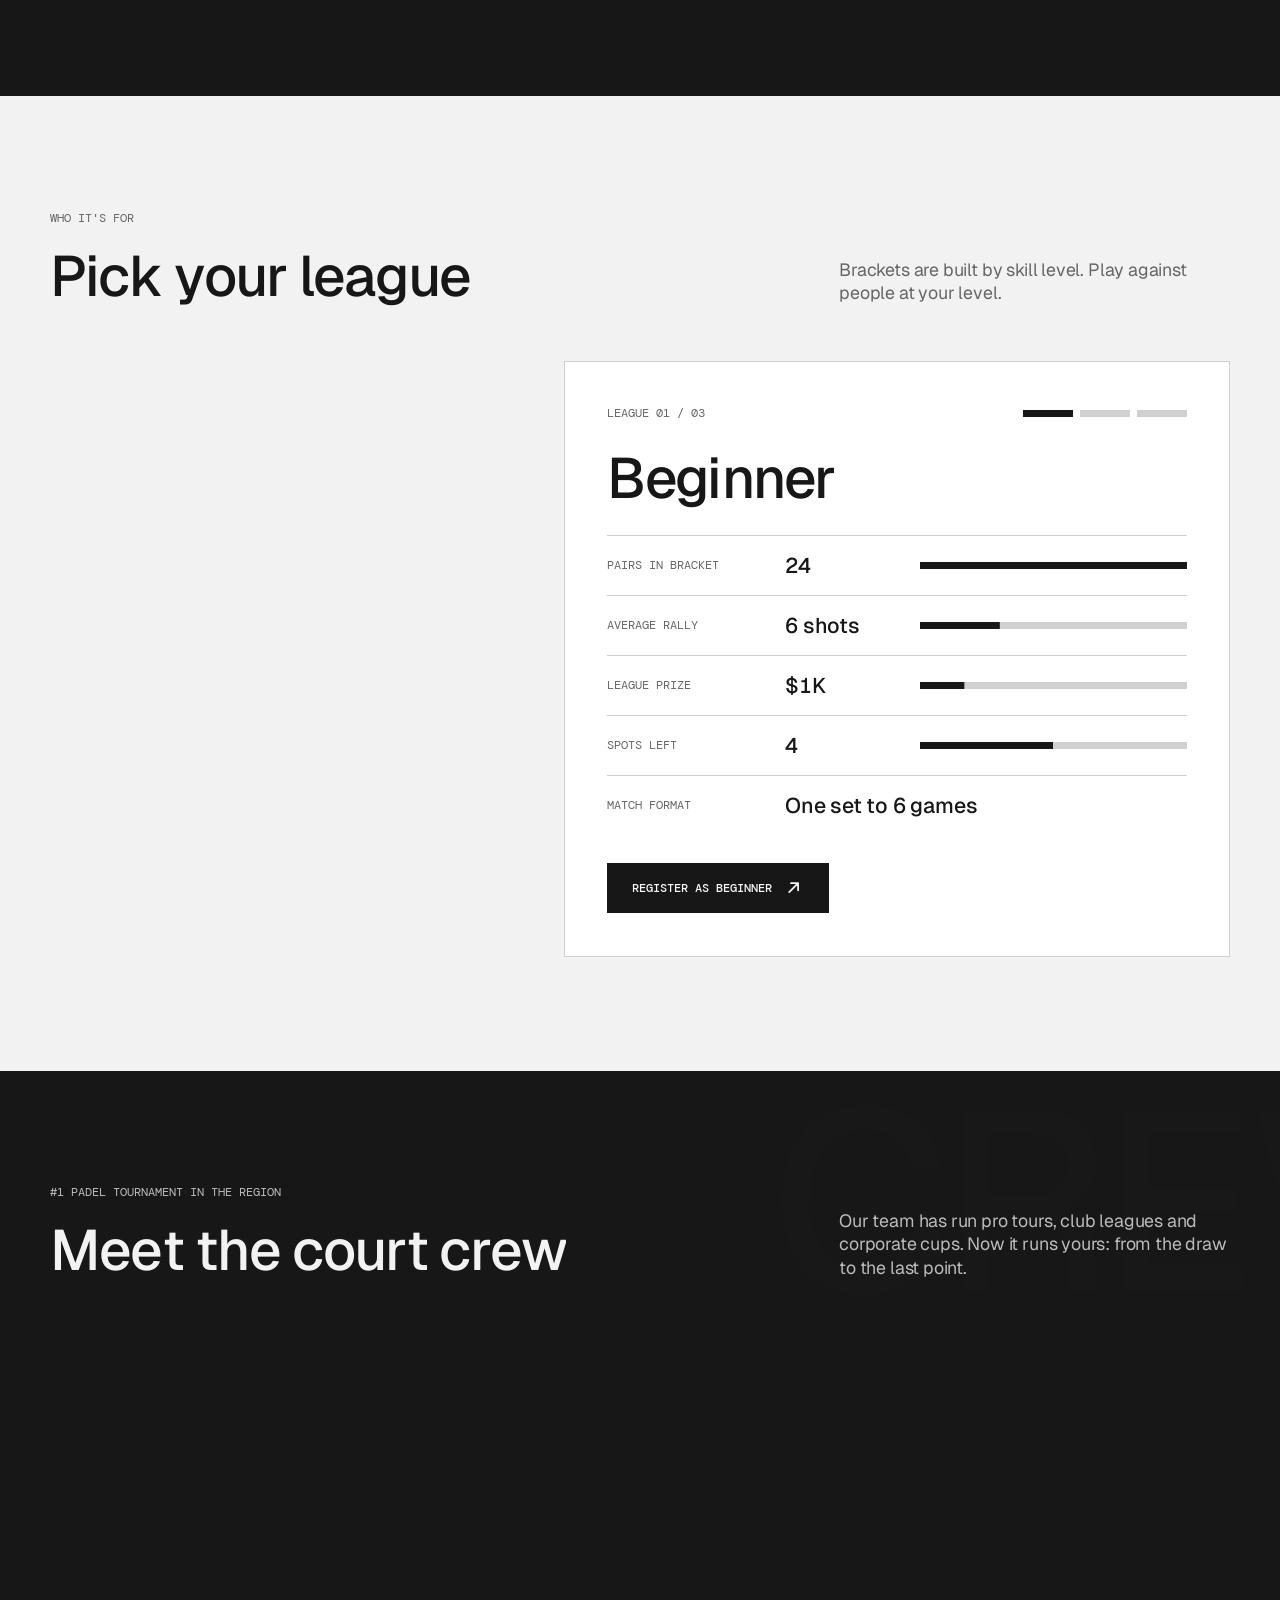
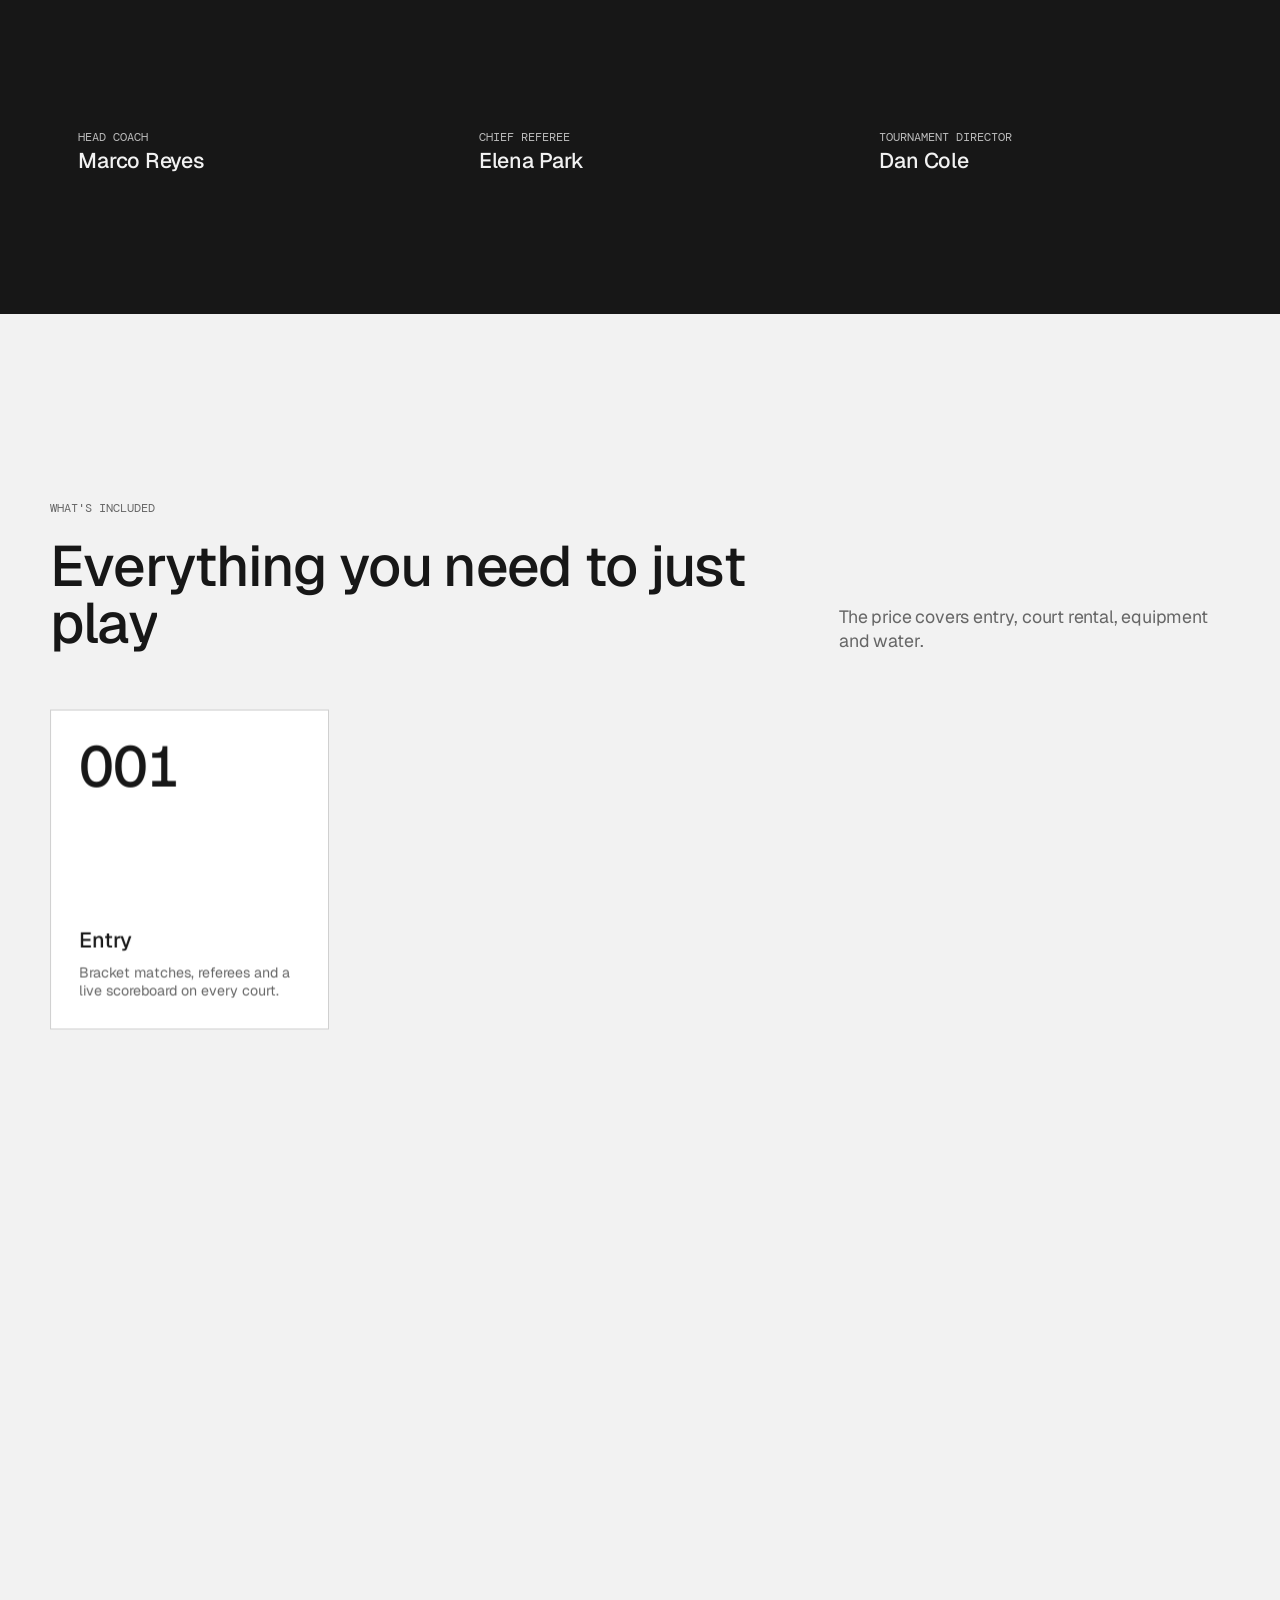
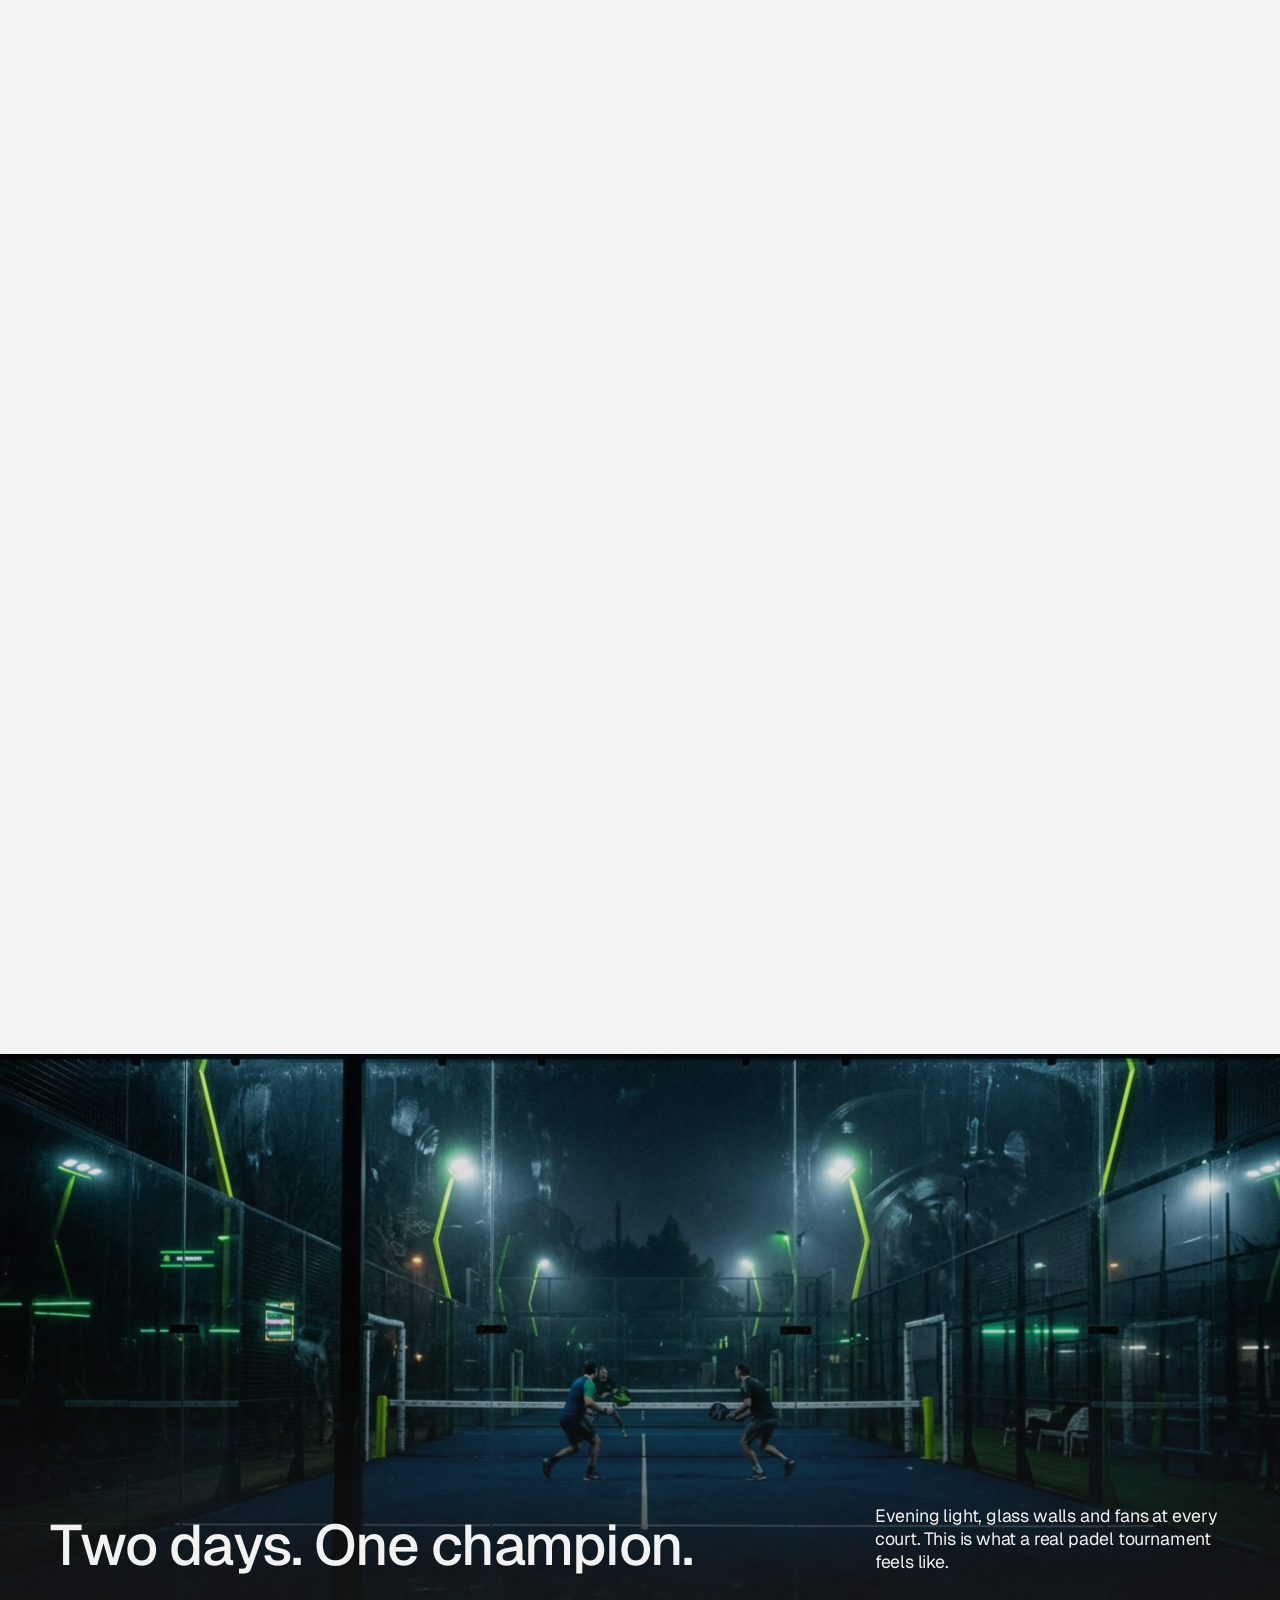
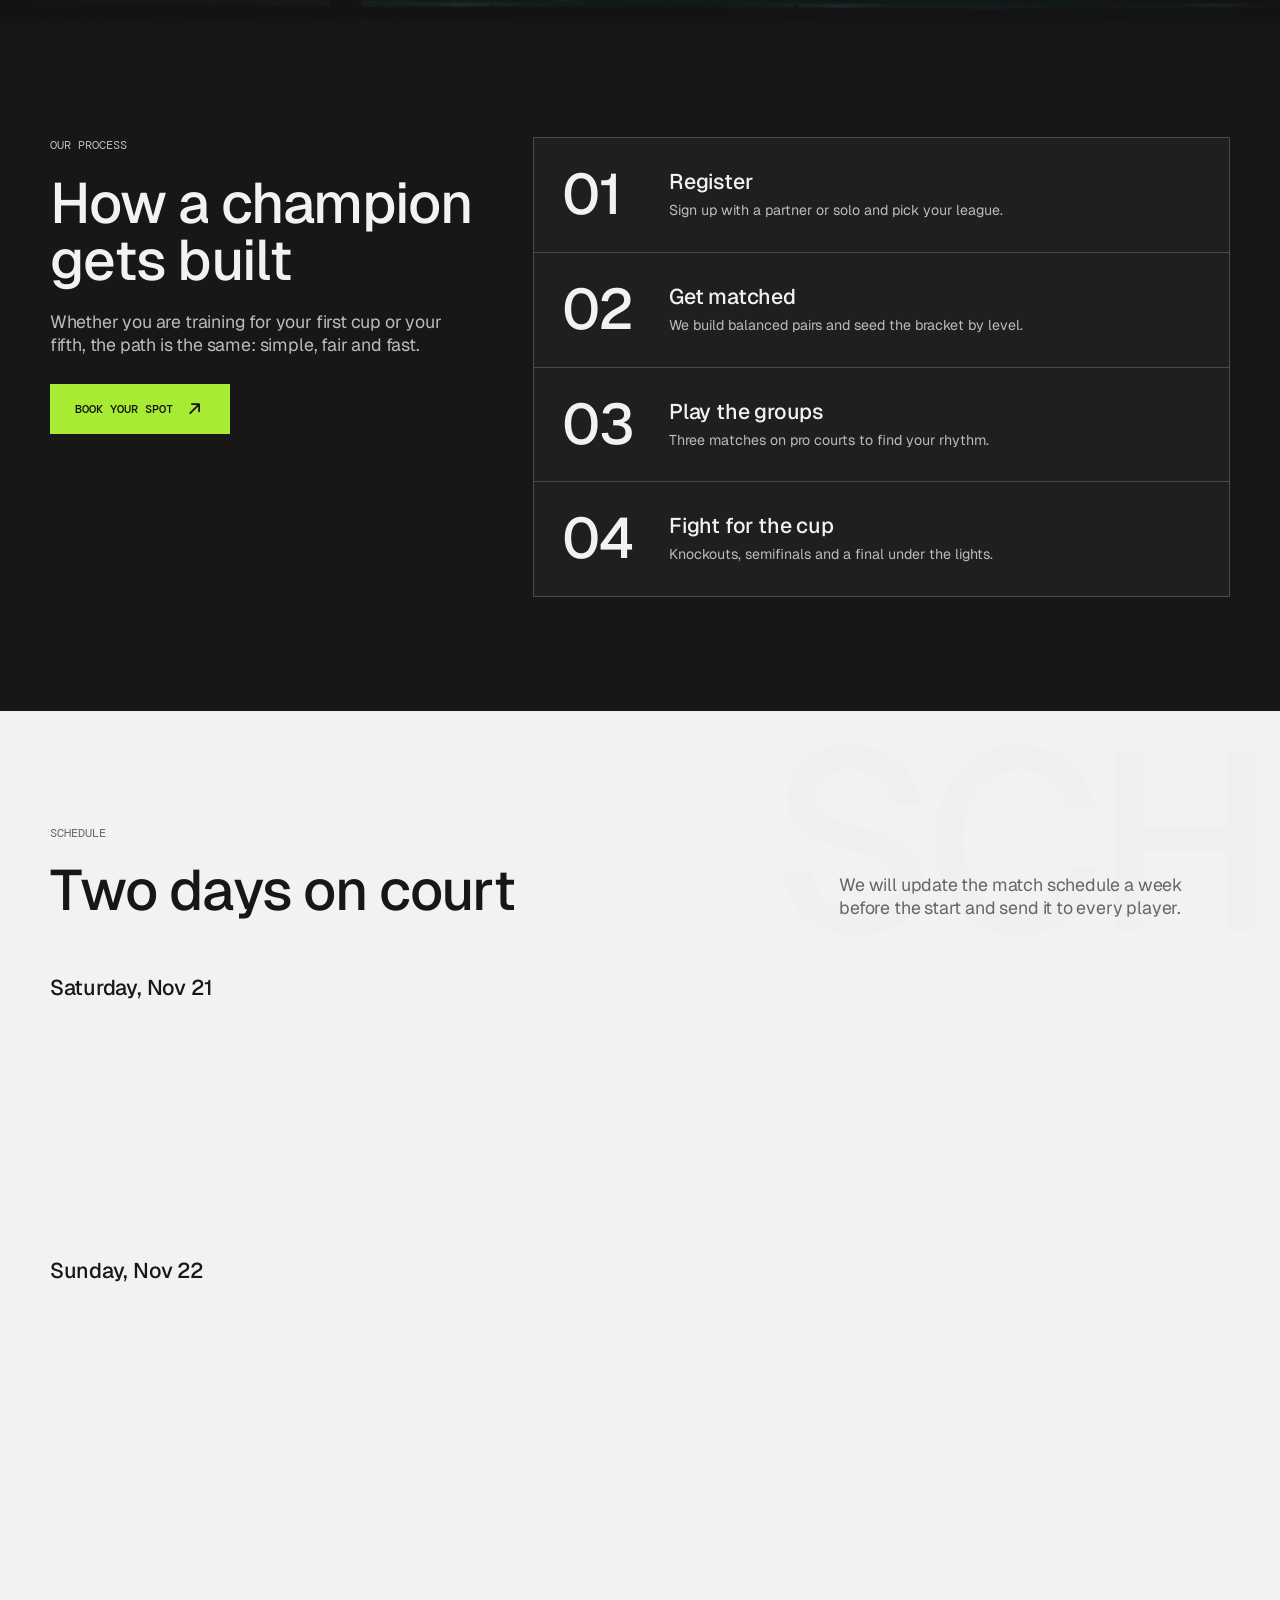
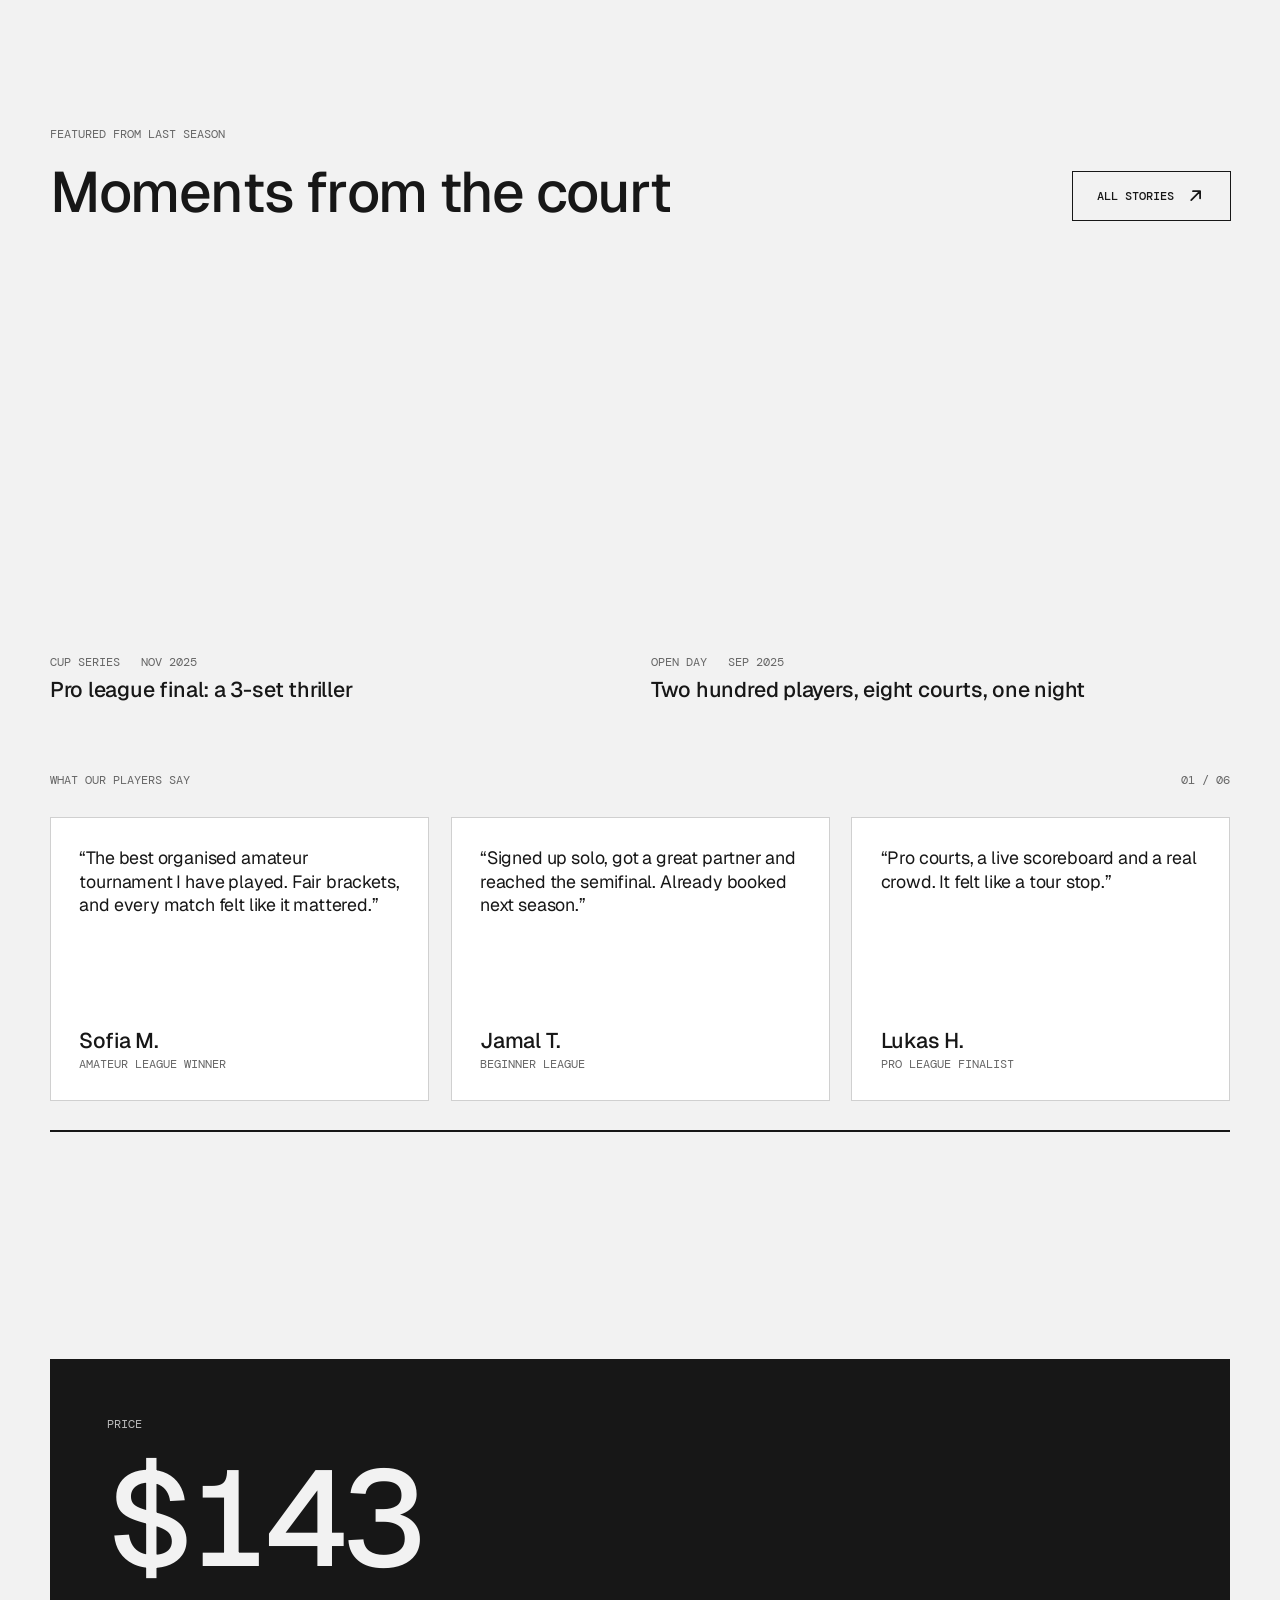
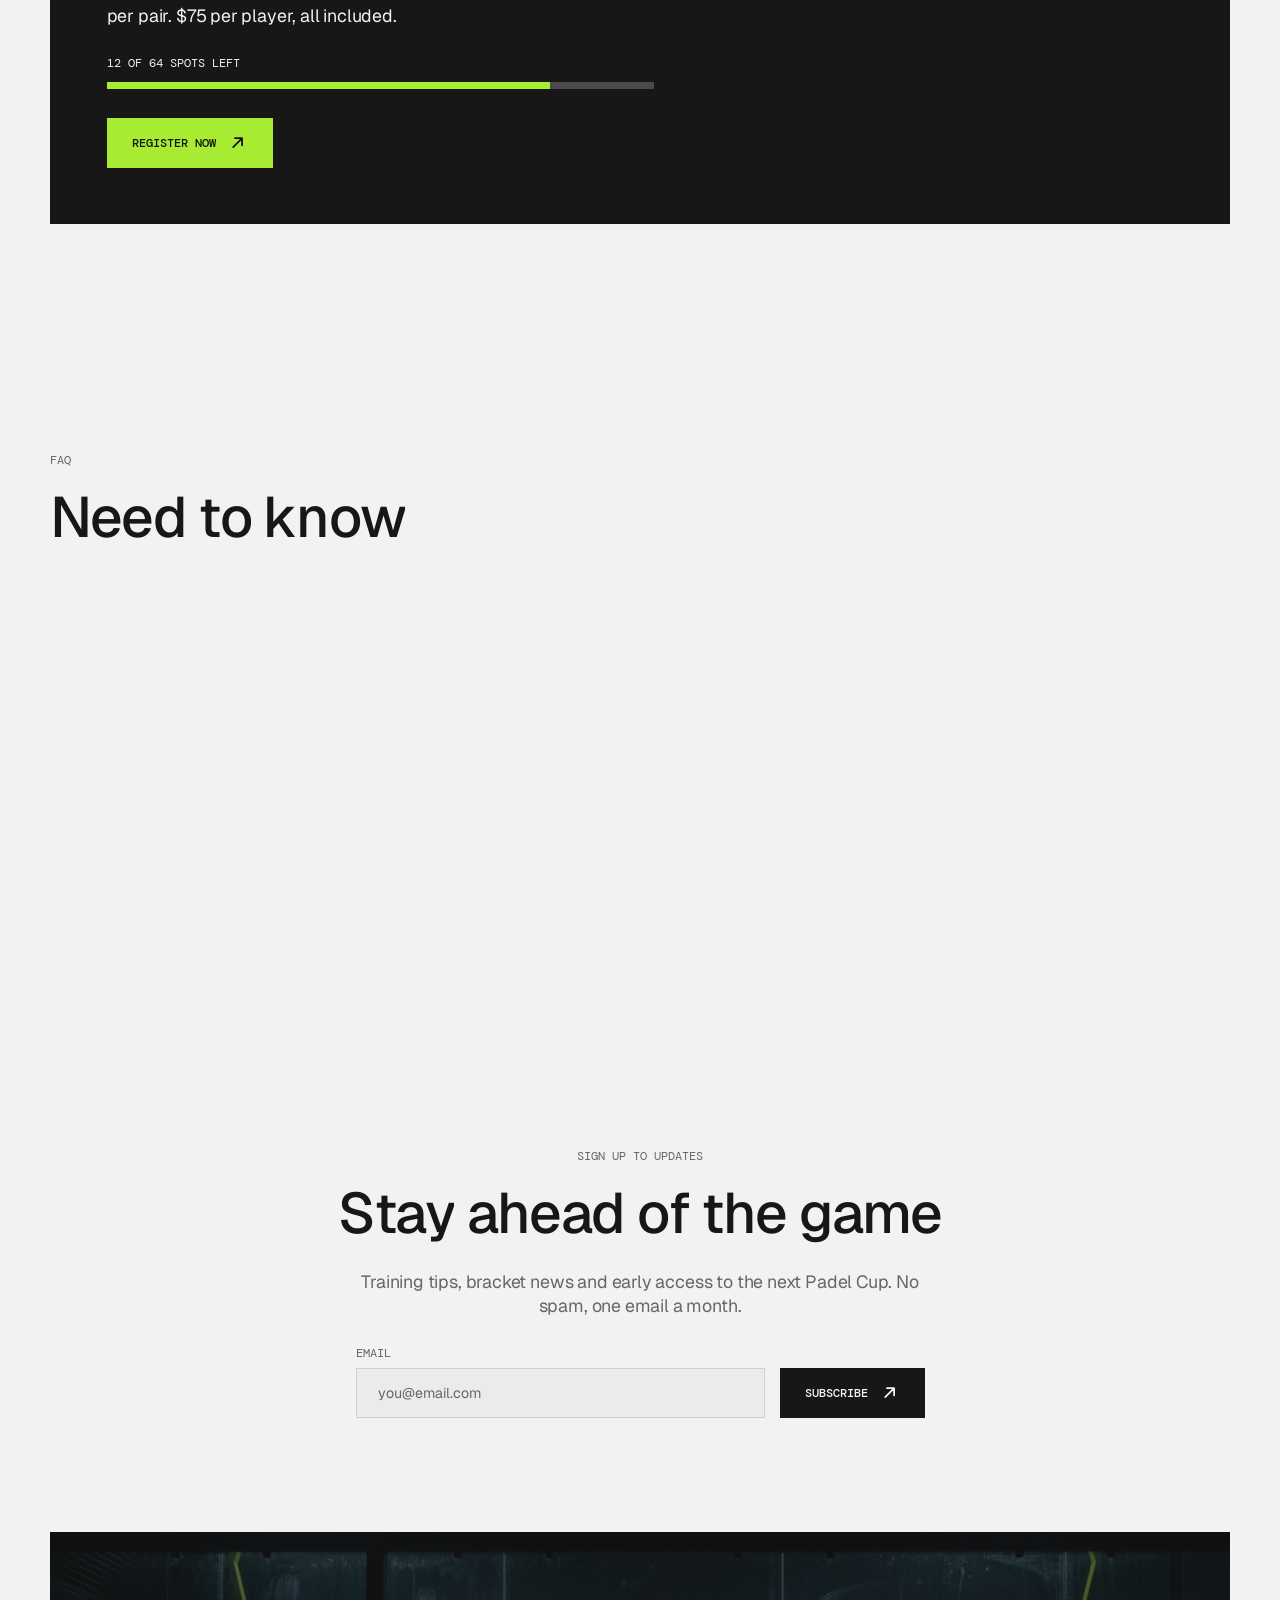
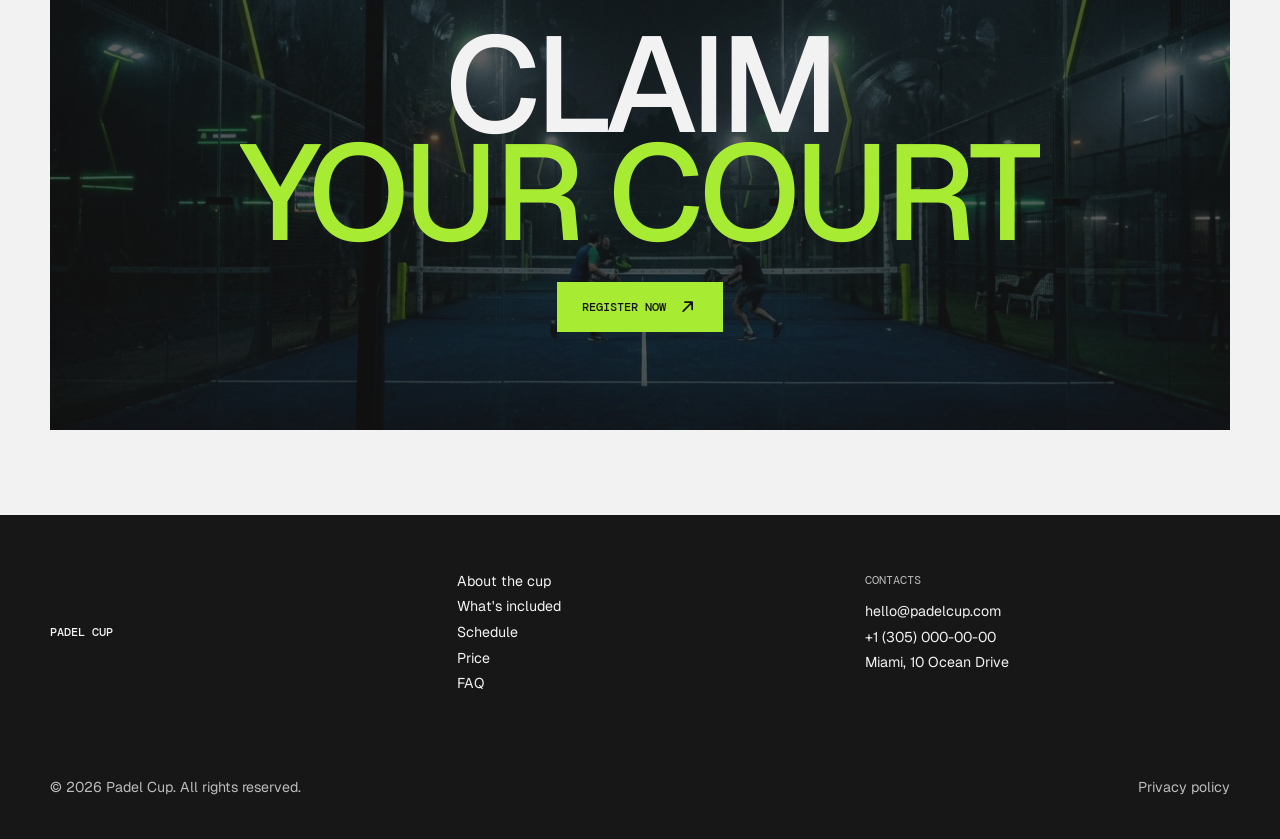
==== commit a9936c97: "Softer dotted ripple waves Co-Authored-By: Claude Sonnet 5.5 <noreply@anthropic.com>" ====
--- a/index.html
+++ b/index.html
@@ -333,6 +333,6 @@
 </div>
 
 <script src="assets/vendor/lenis.min.js"></script>
-<script src="app.js?v=23"></script>
+<script src="app.js?v=24"></script>
 </body>
 </html>
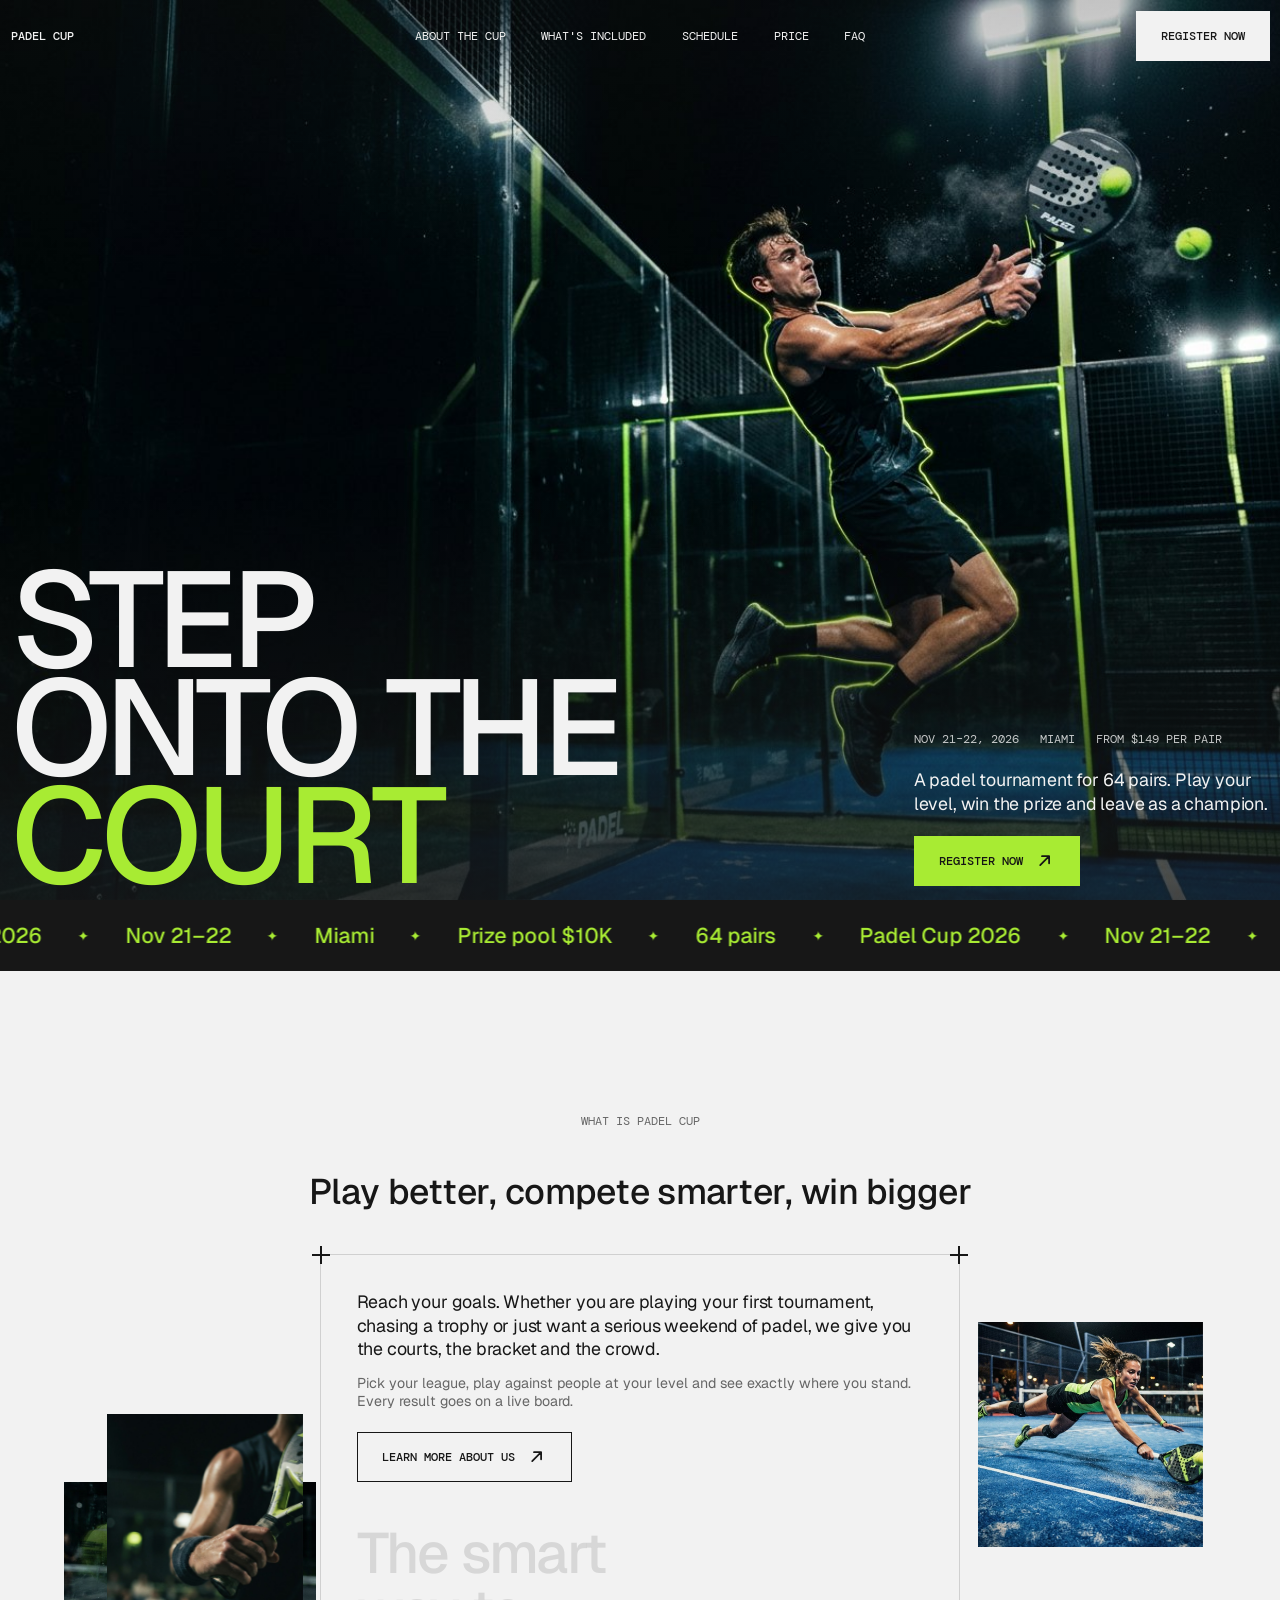
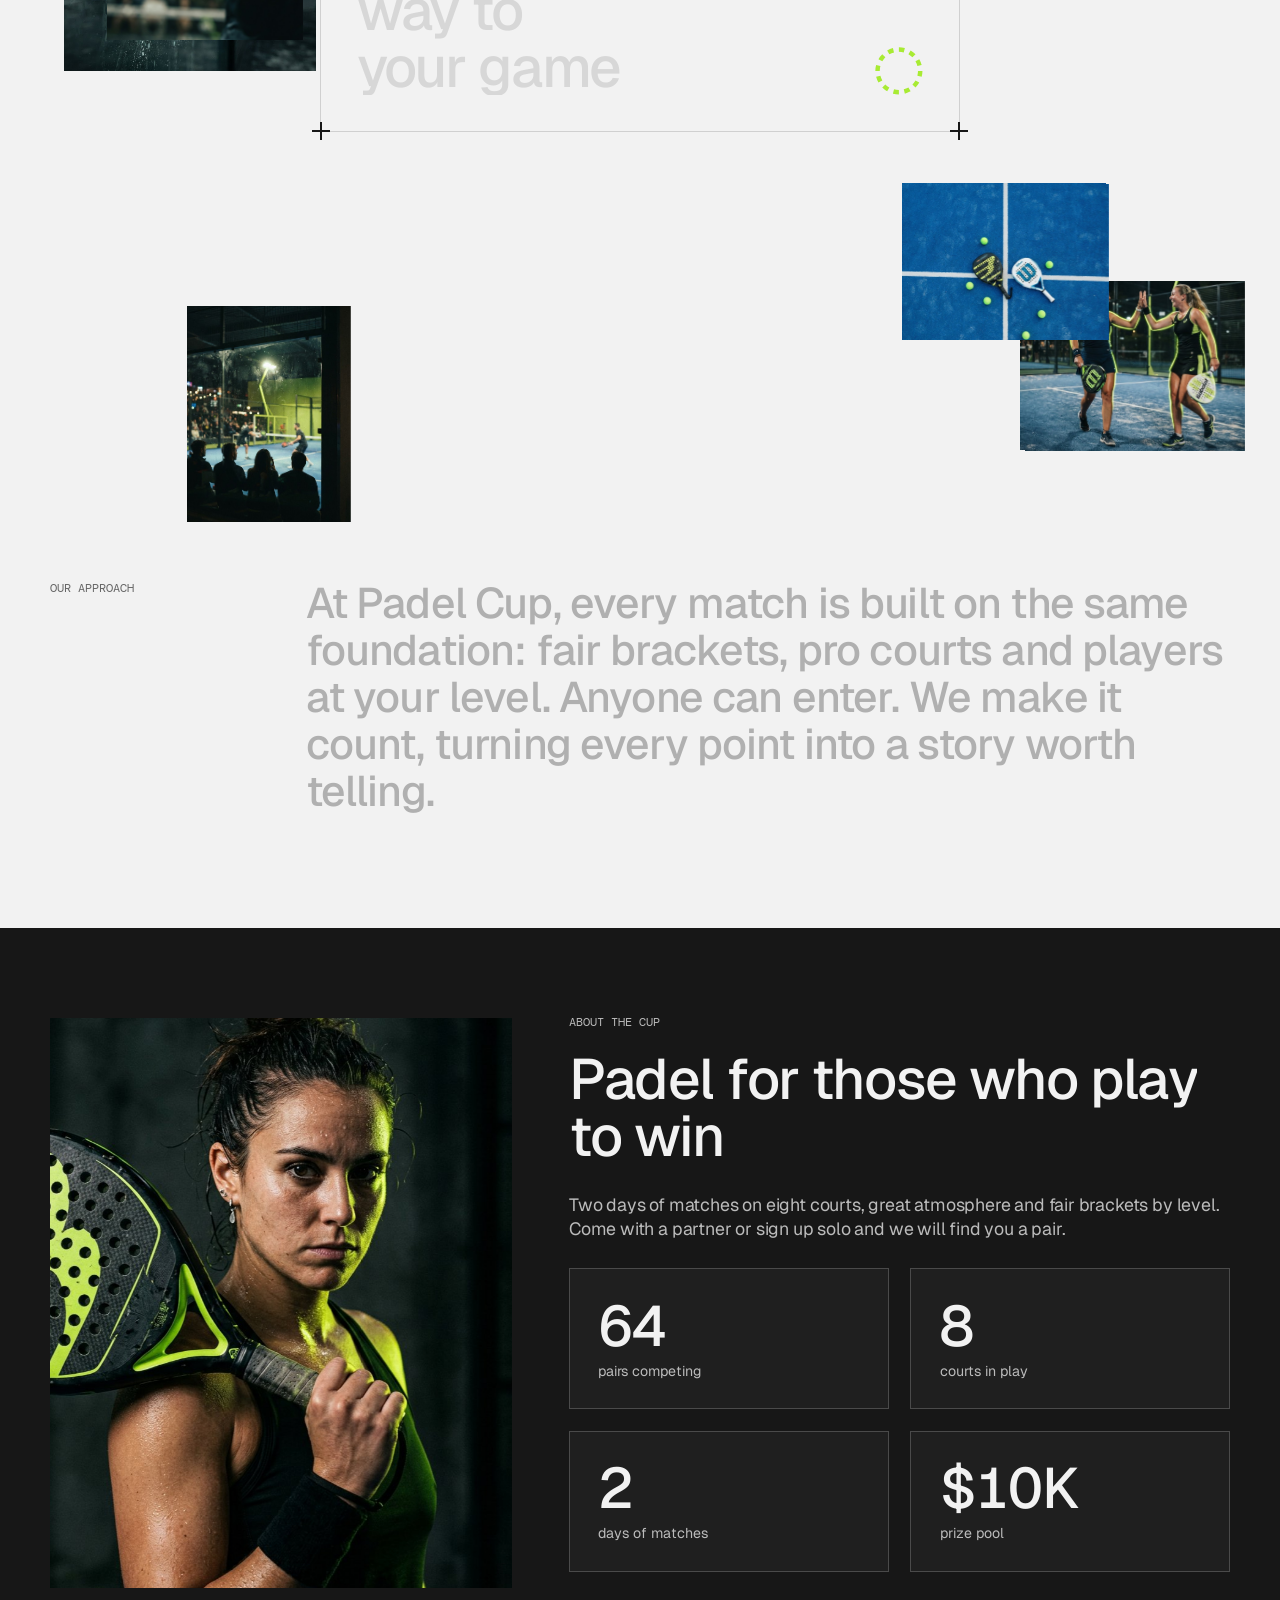
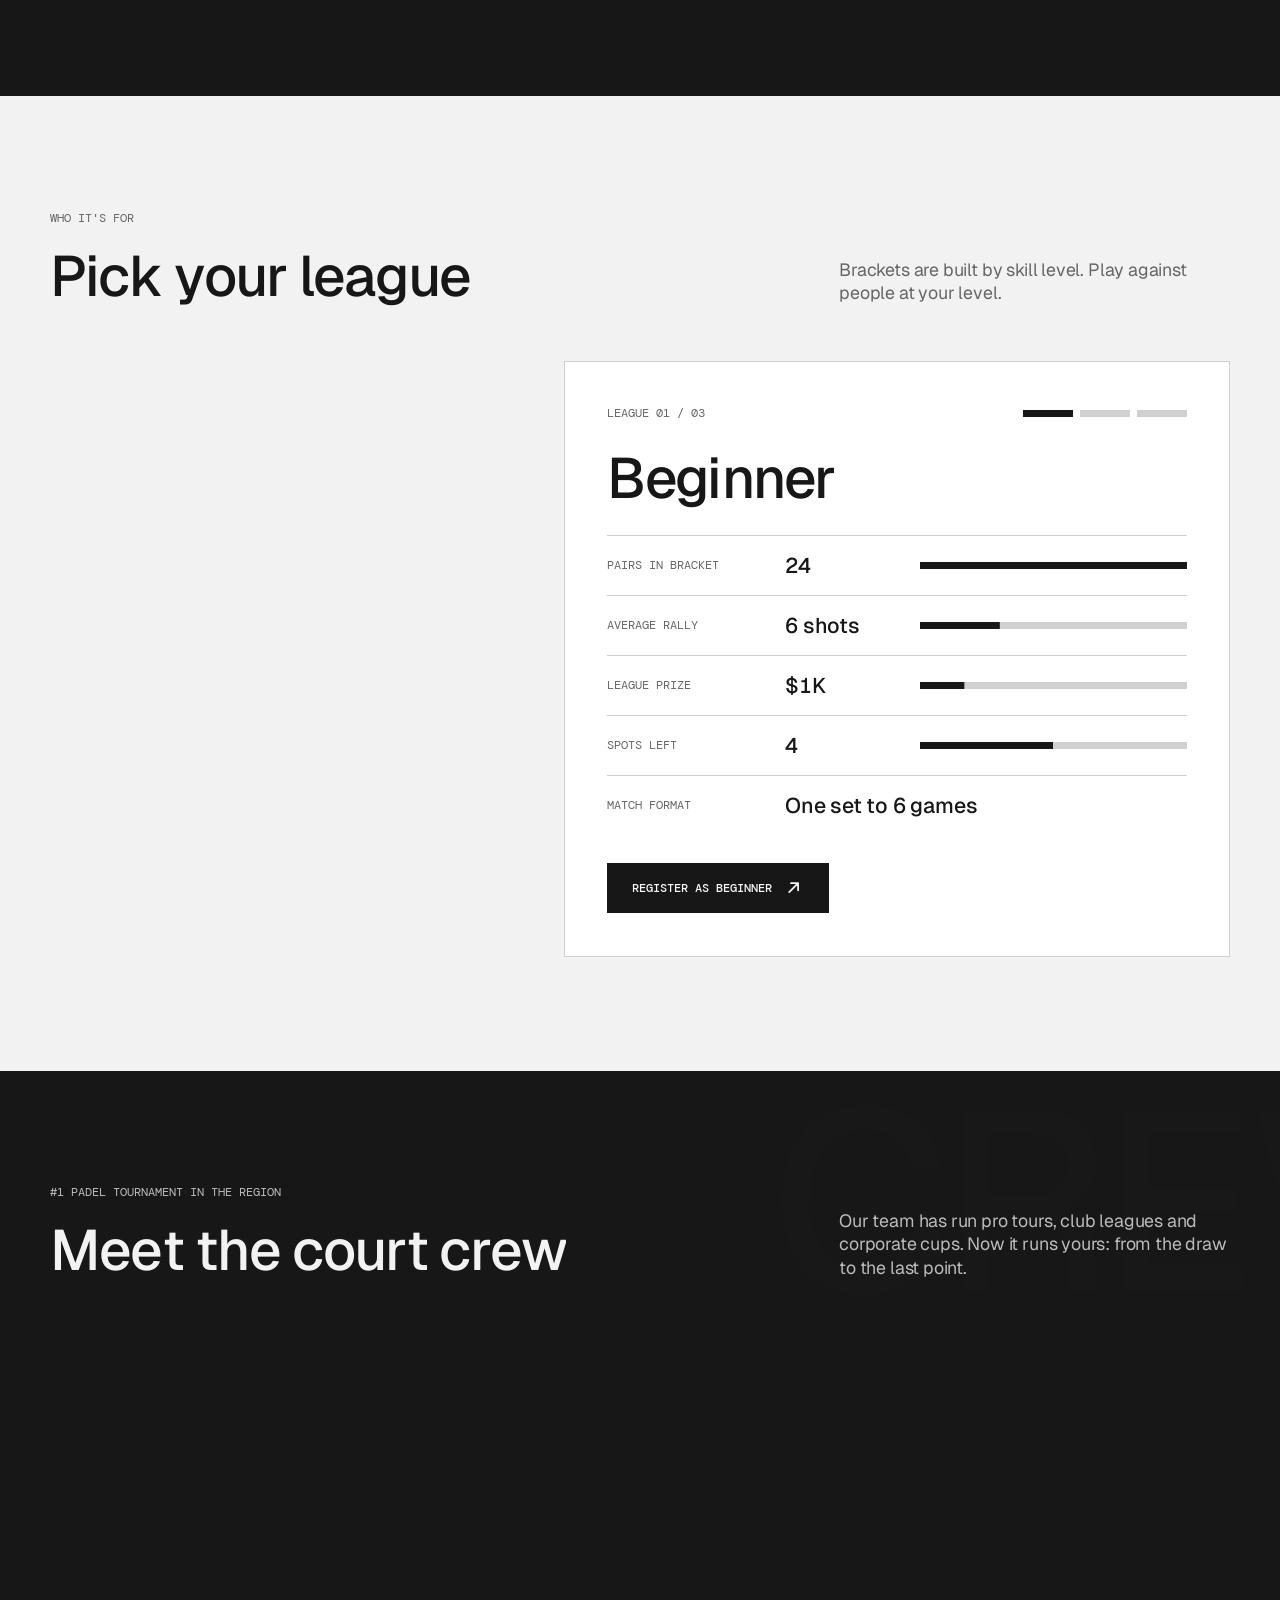
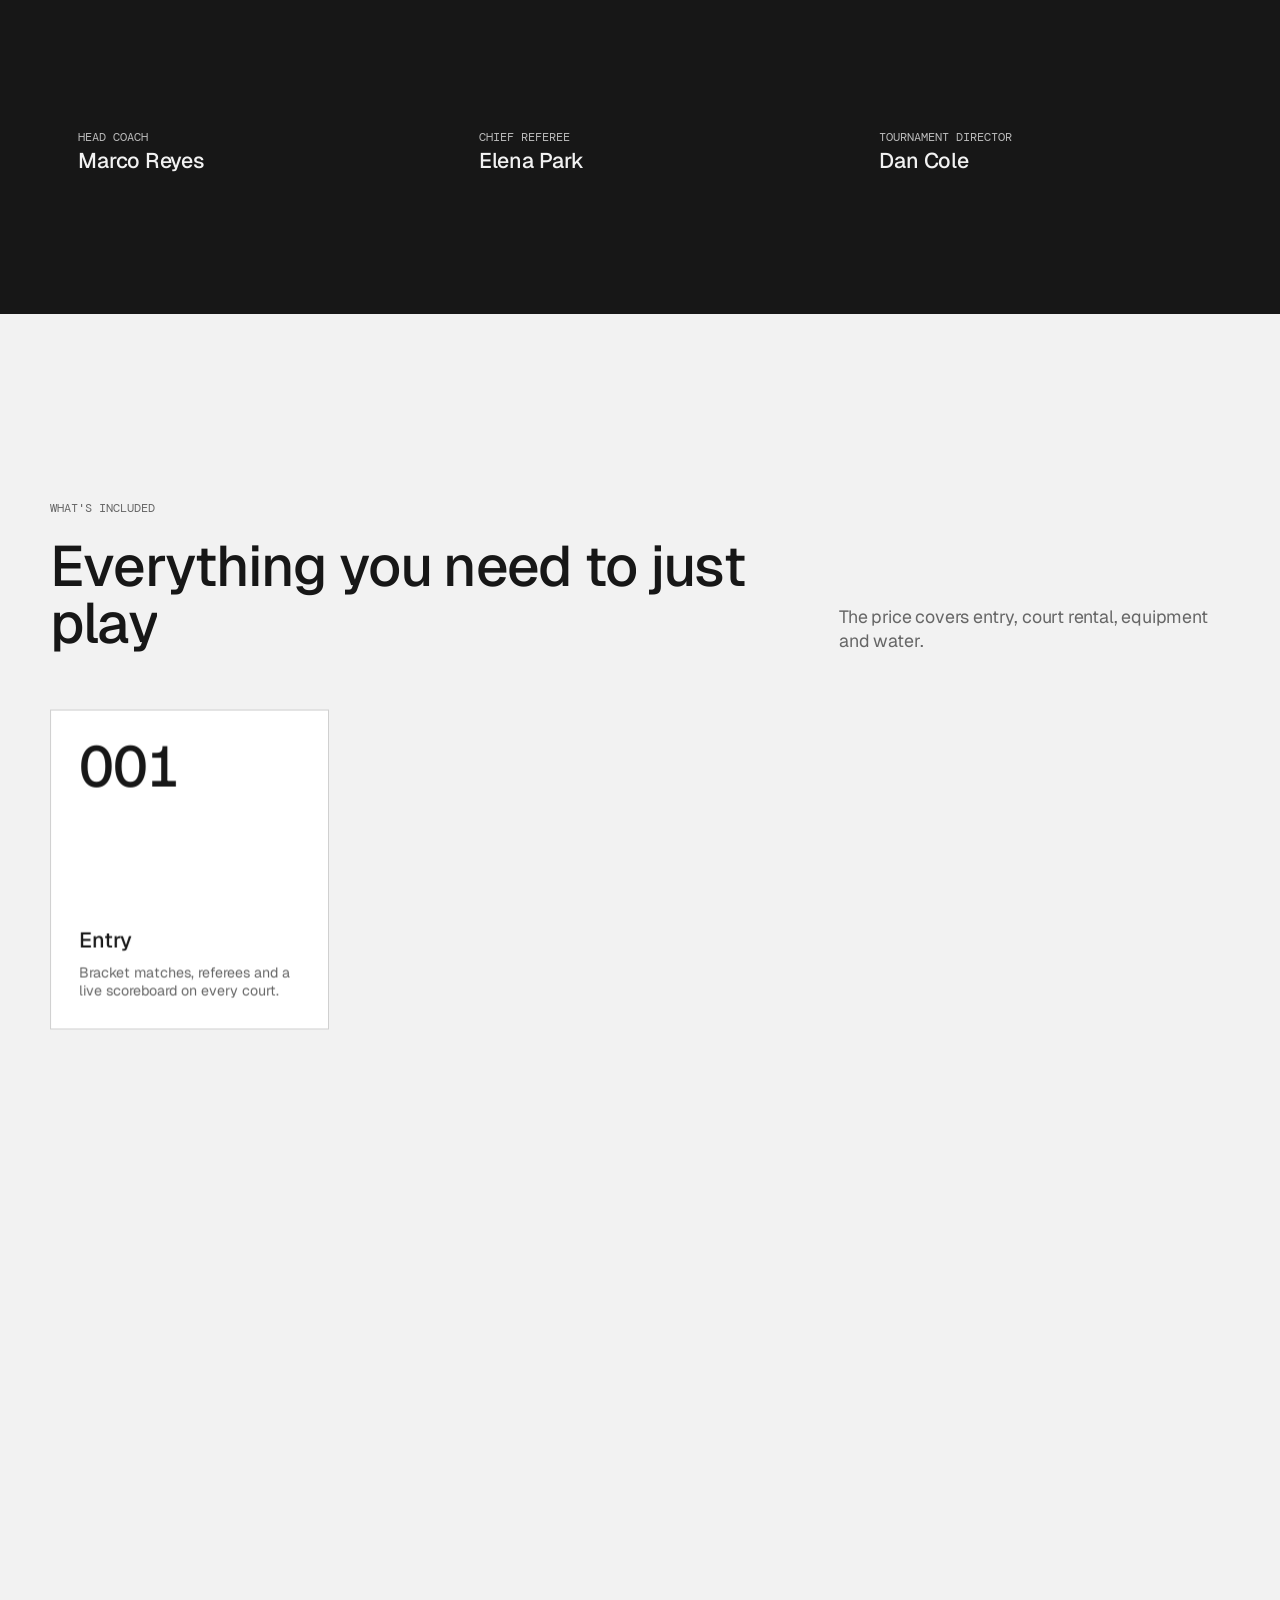
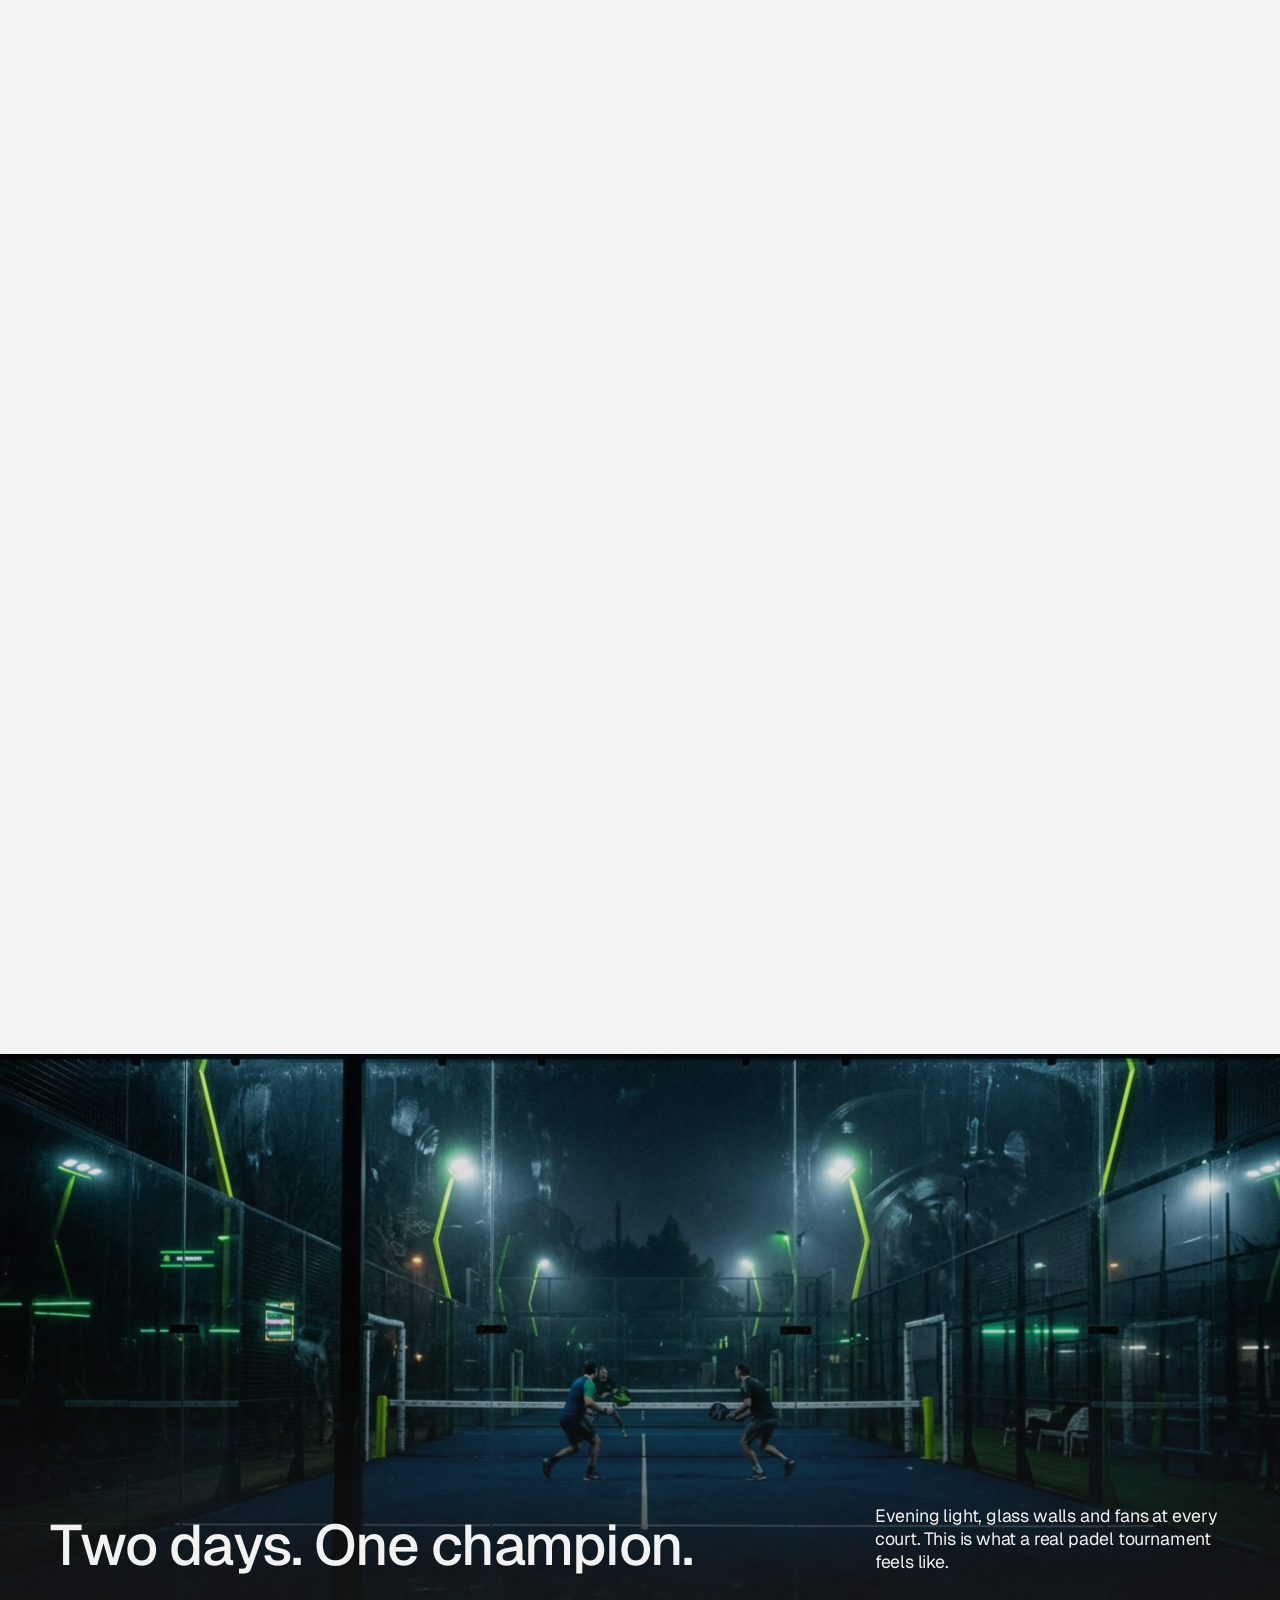
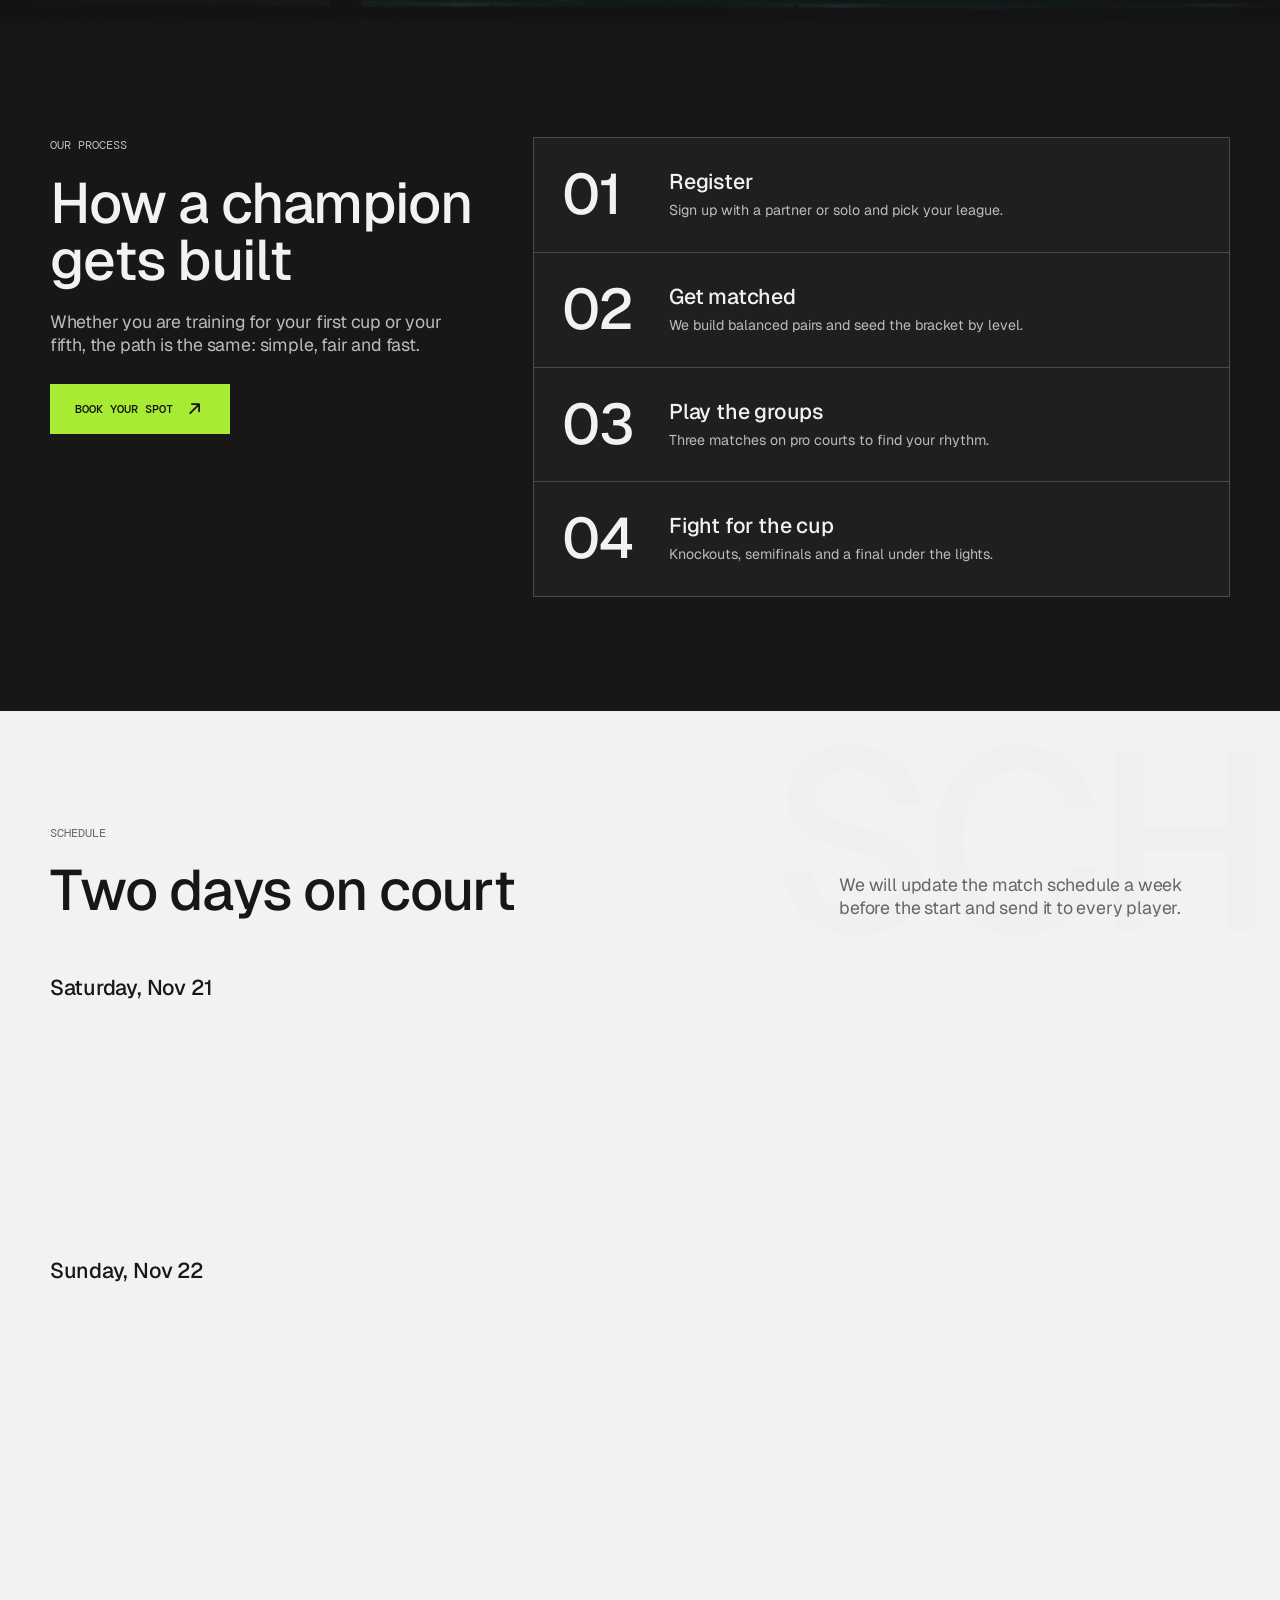
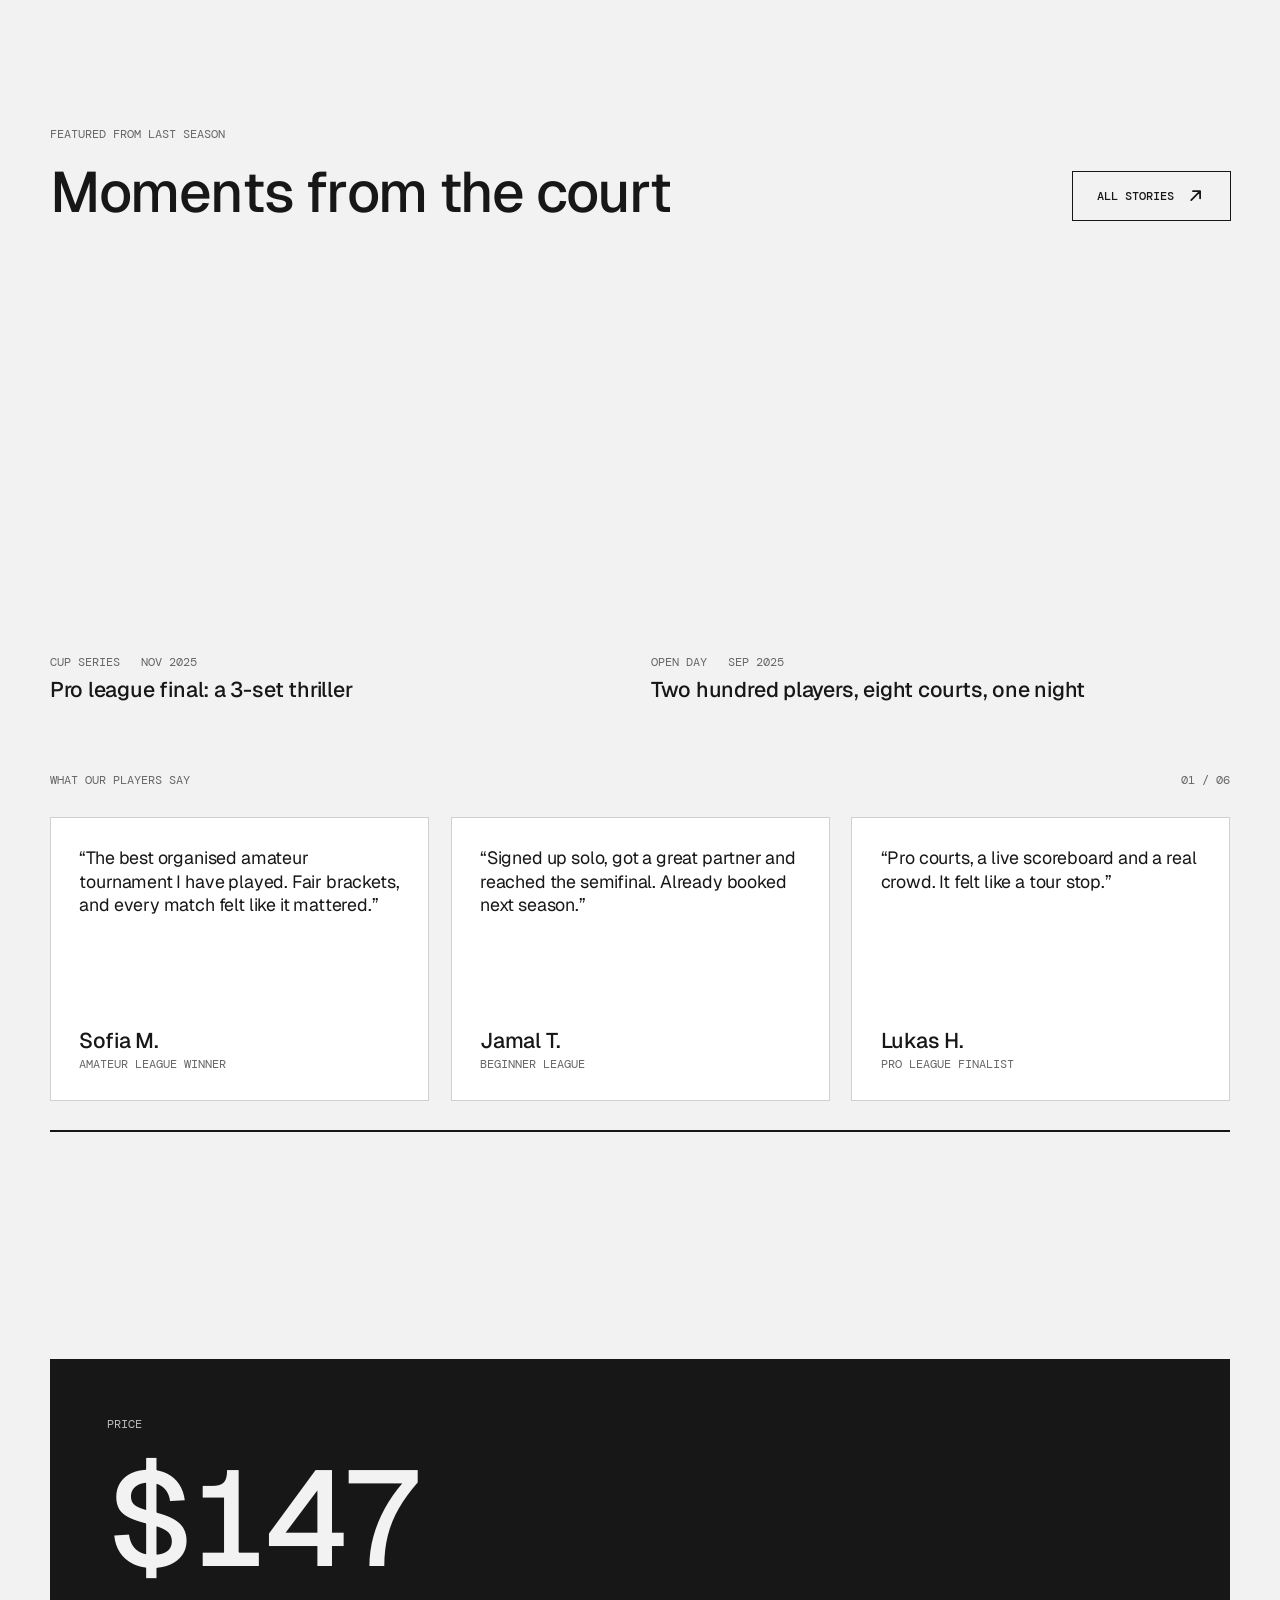
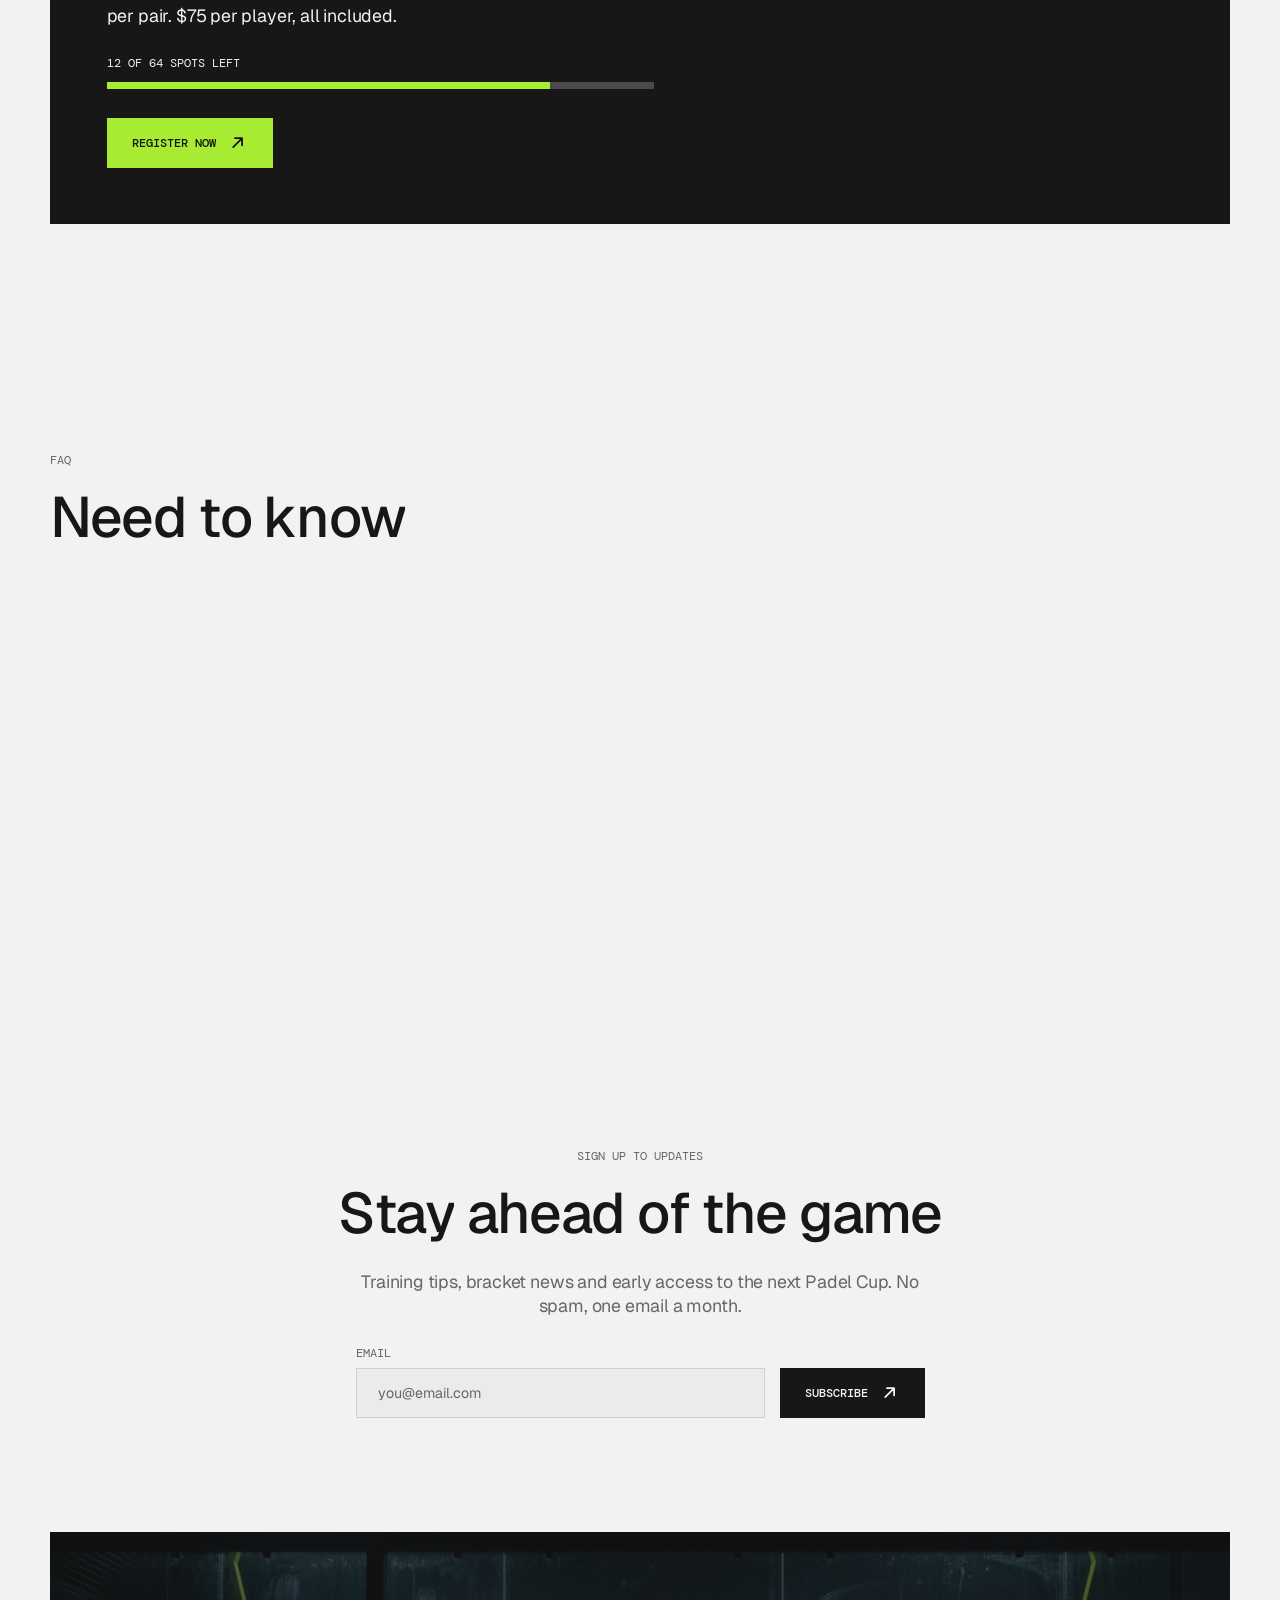
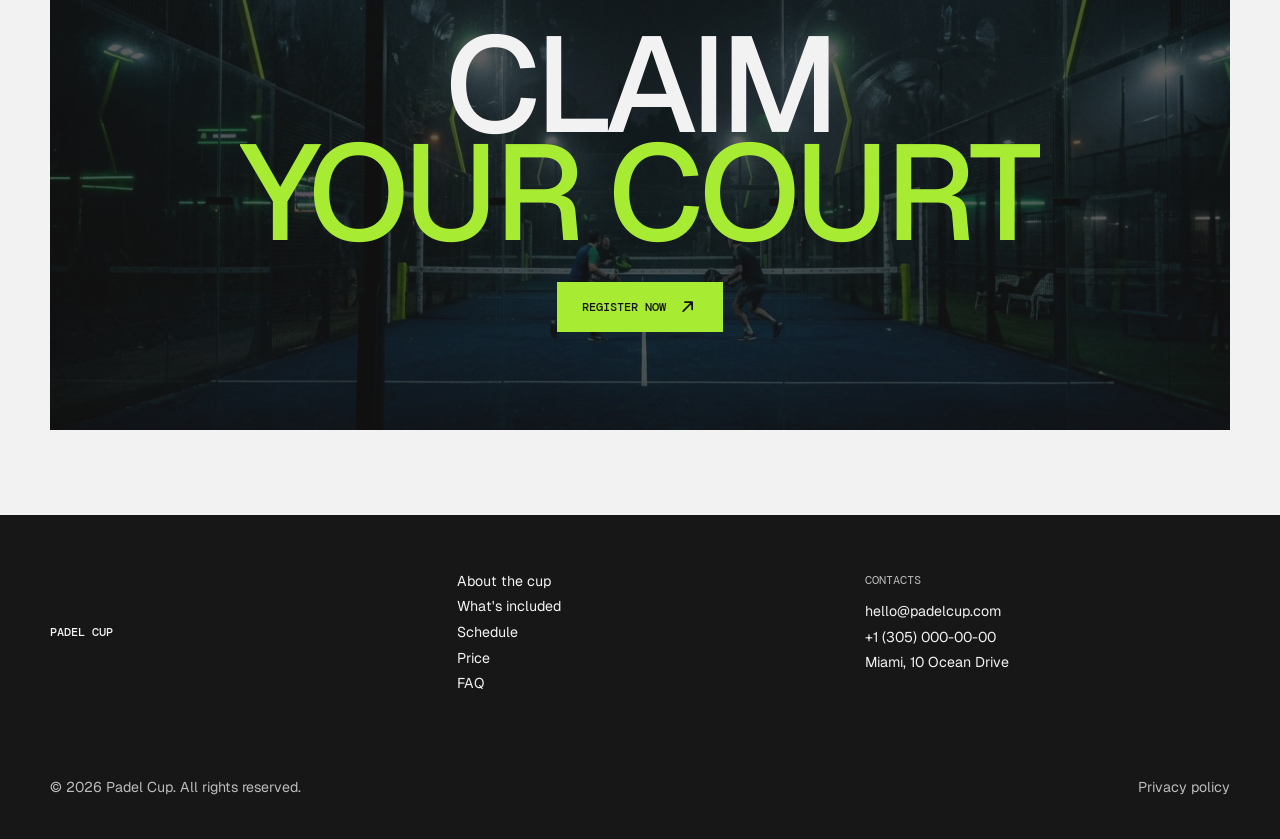
==== commit de3a8342: "Slightly stronger ball shadow Co-Authored-By: Claude Sonnet 5.5 <noreply@anthropic.com>" ====
--- a/index.html
+++ b/index.html
@@ -333,6 +333,6 @@
 </div>
 
 <script src="assets/vendor/lenis.min.js"></script>
-<script src="app.js?v=24"></script>
+<script src="app.js?v=25"></script>
 </body>
 </html>
